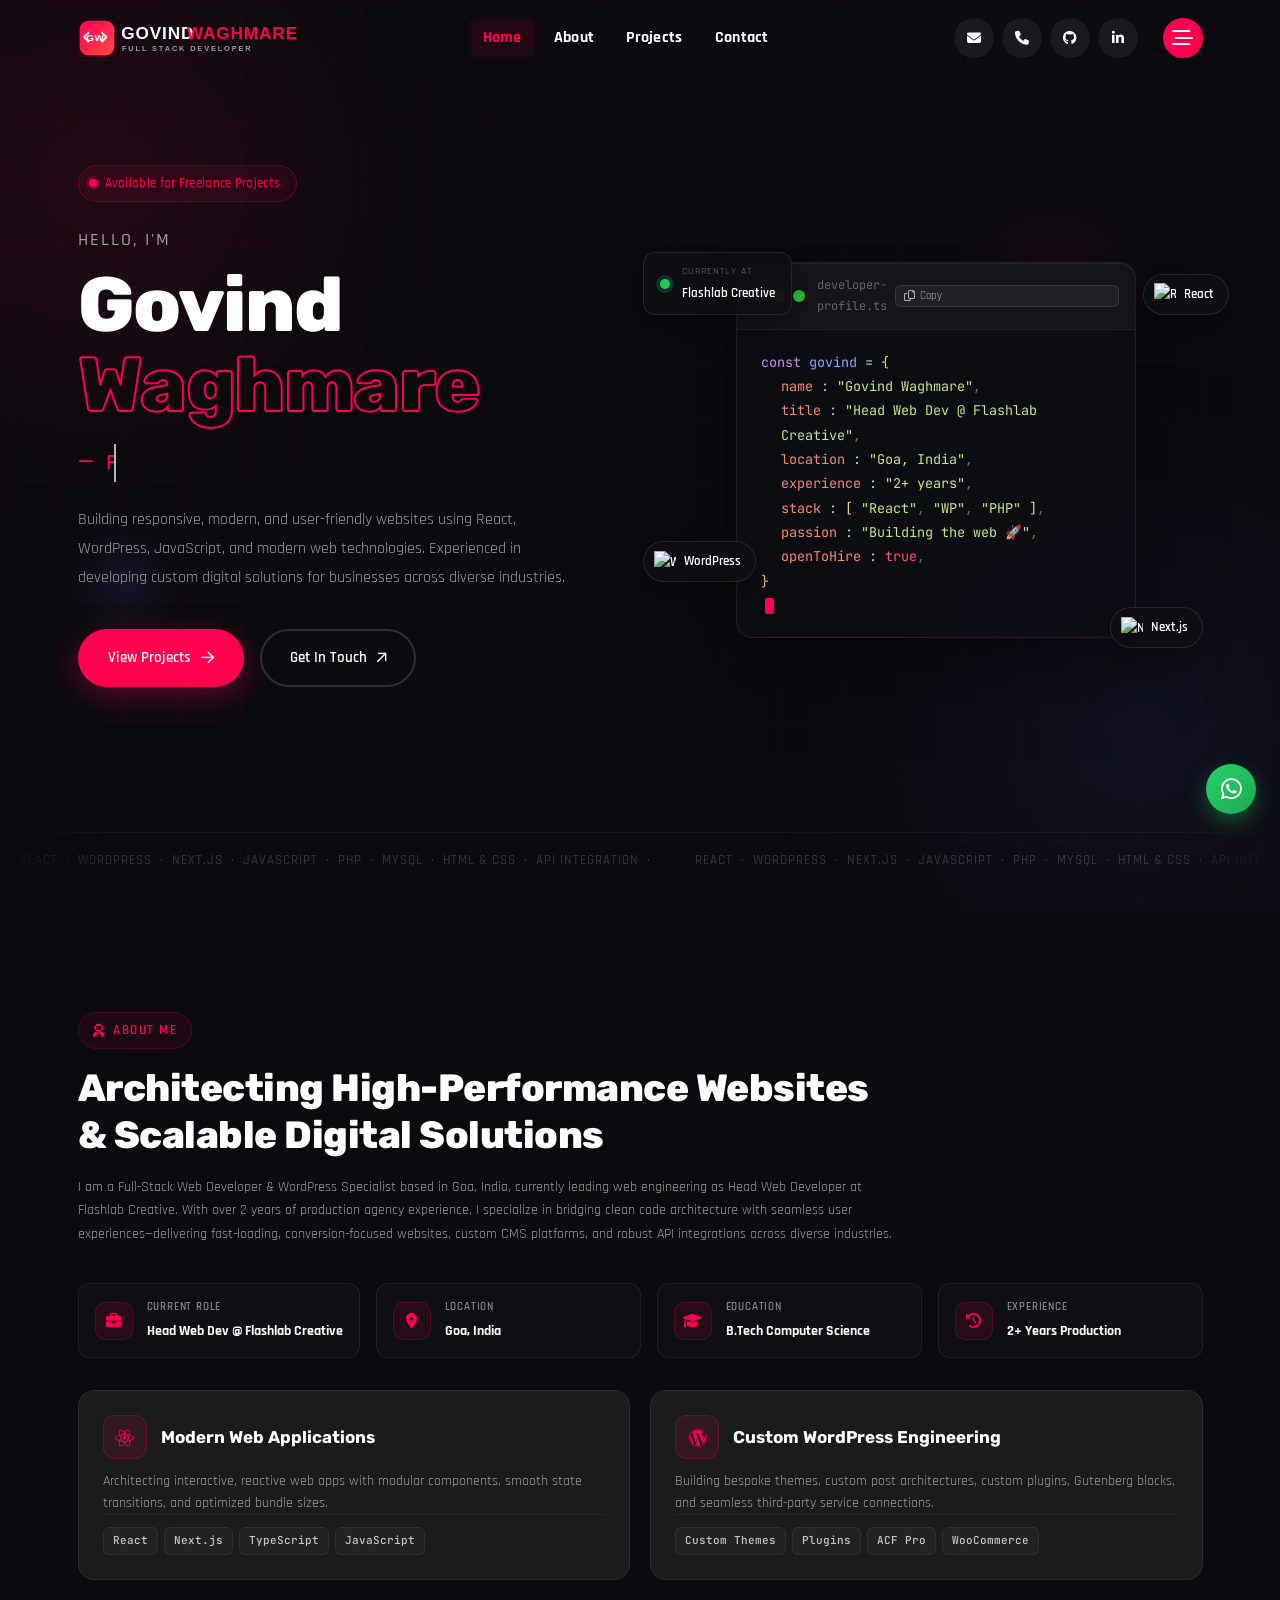
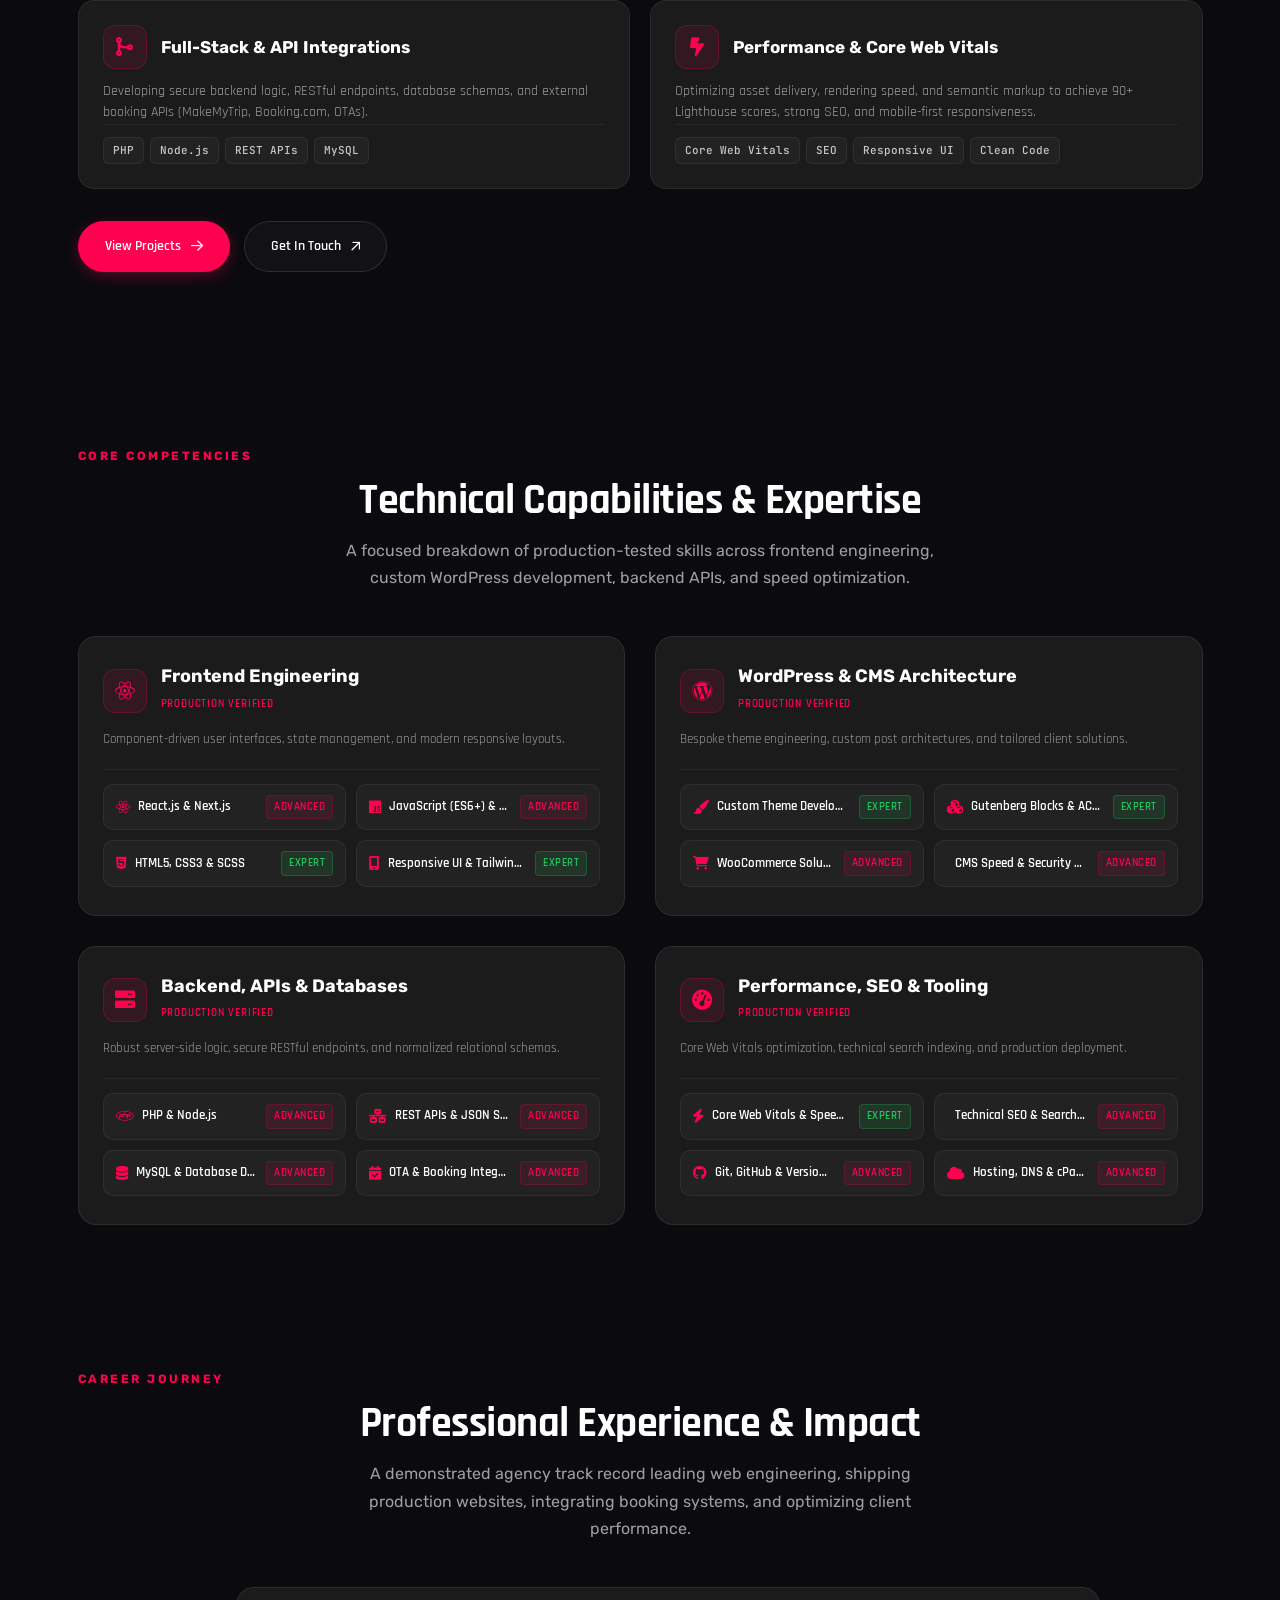
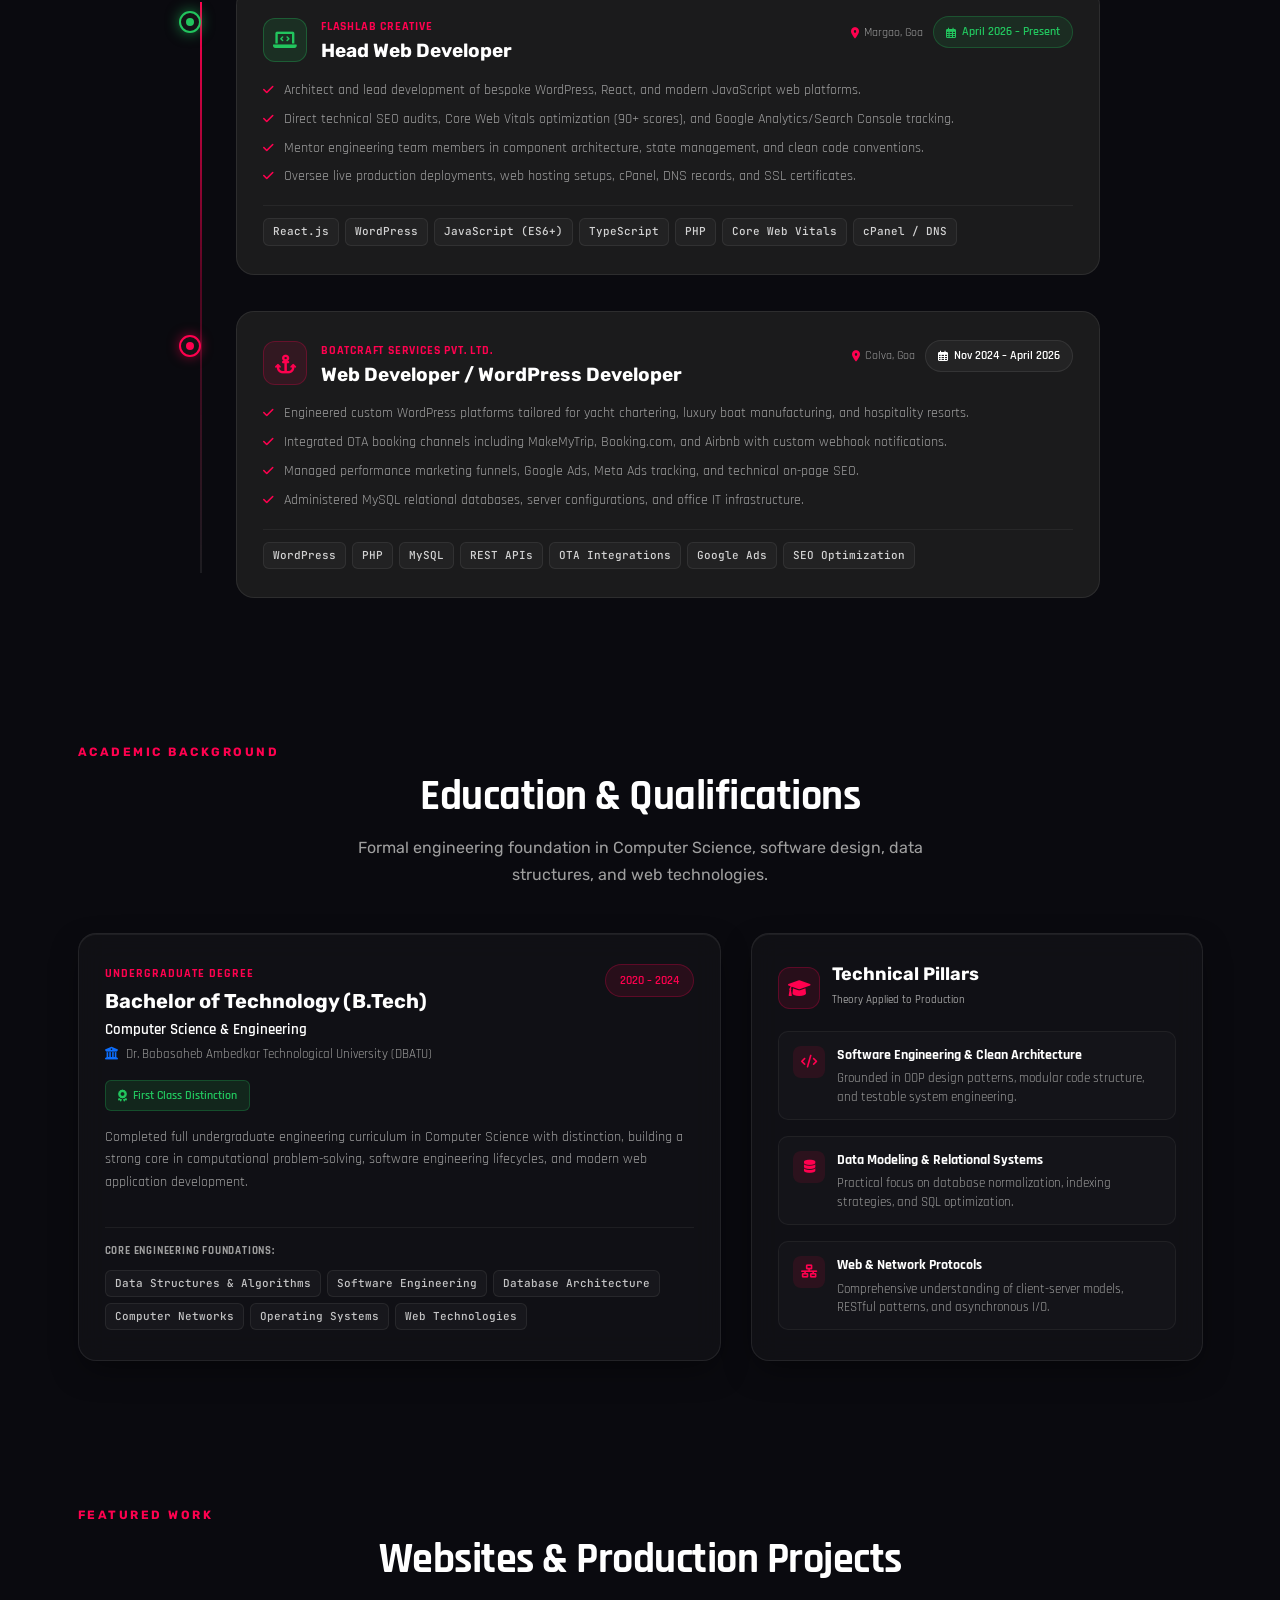
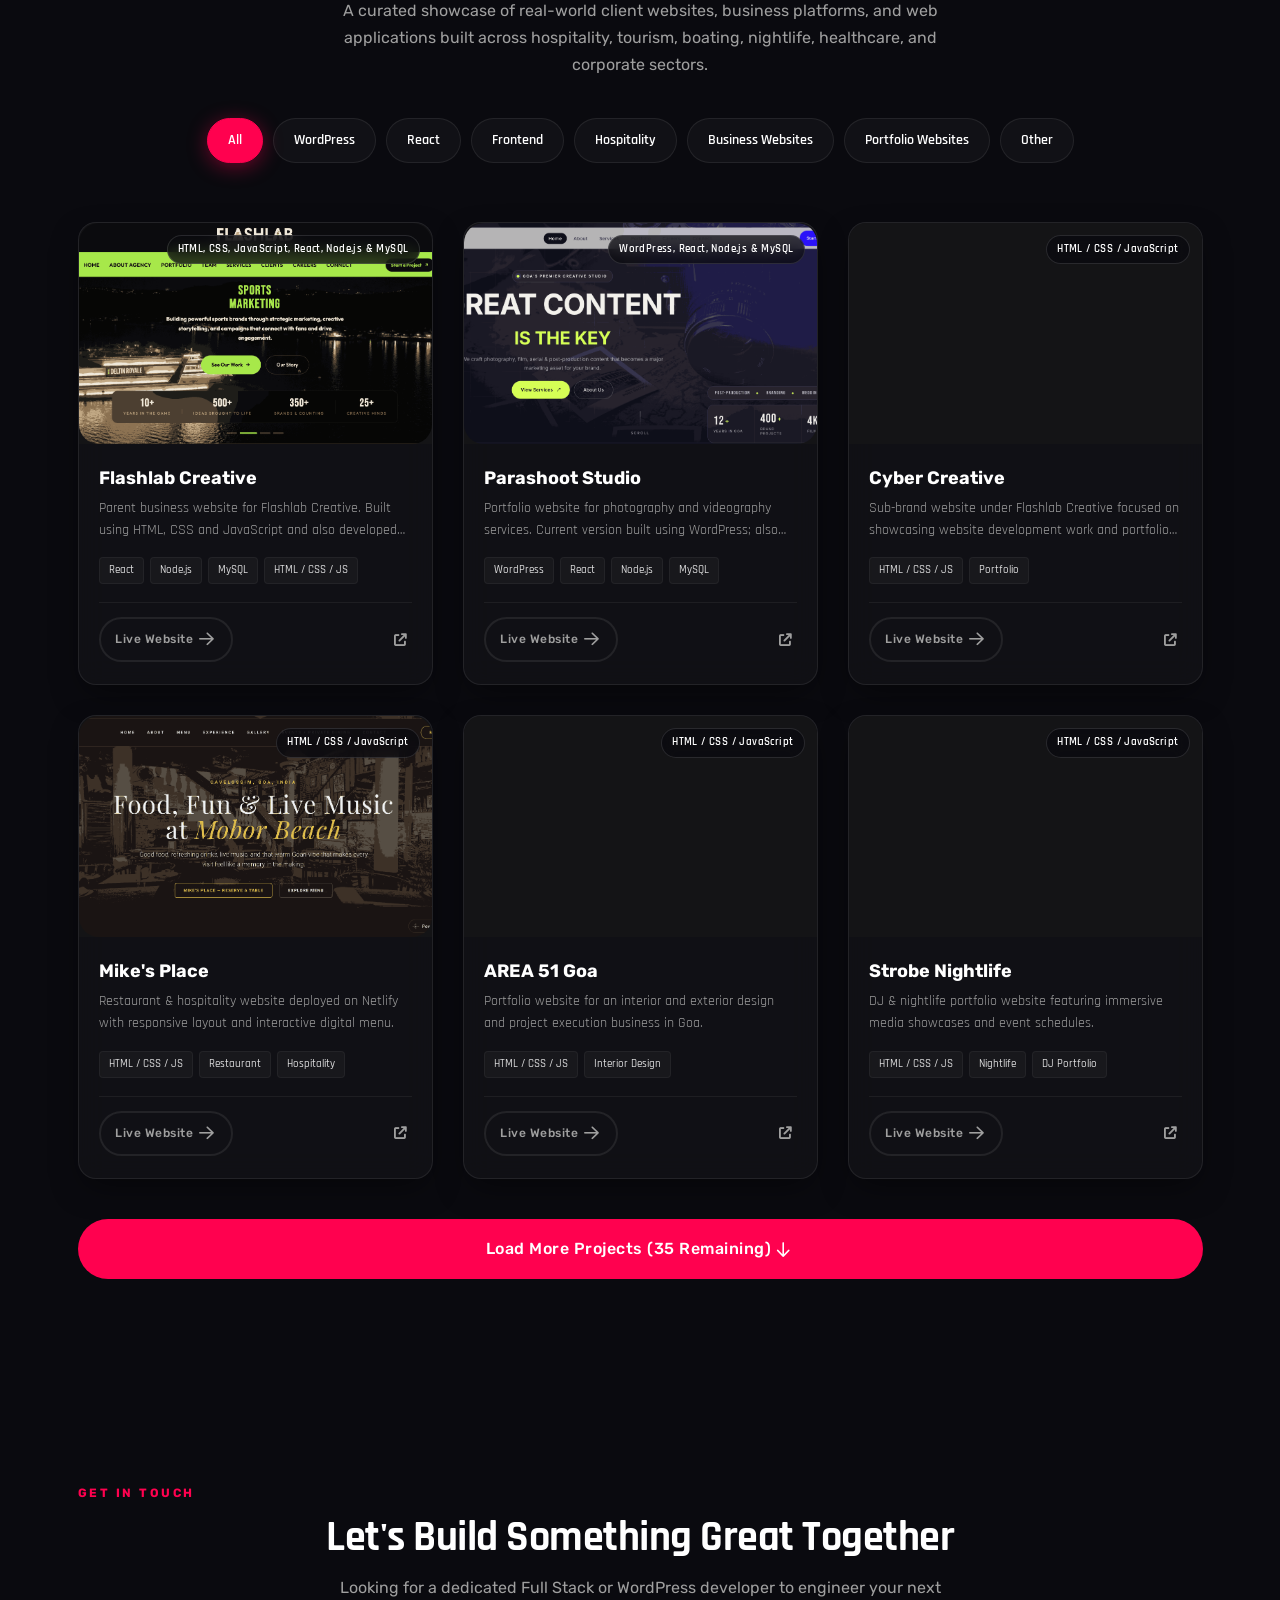
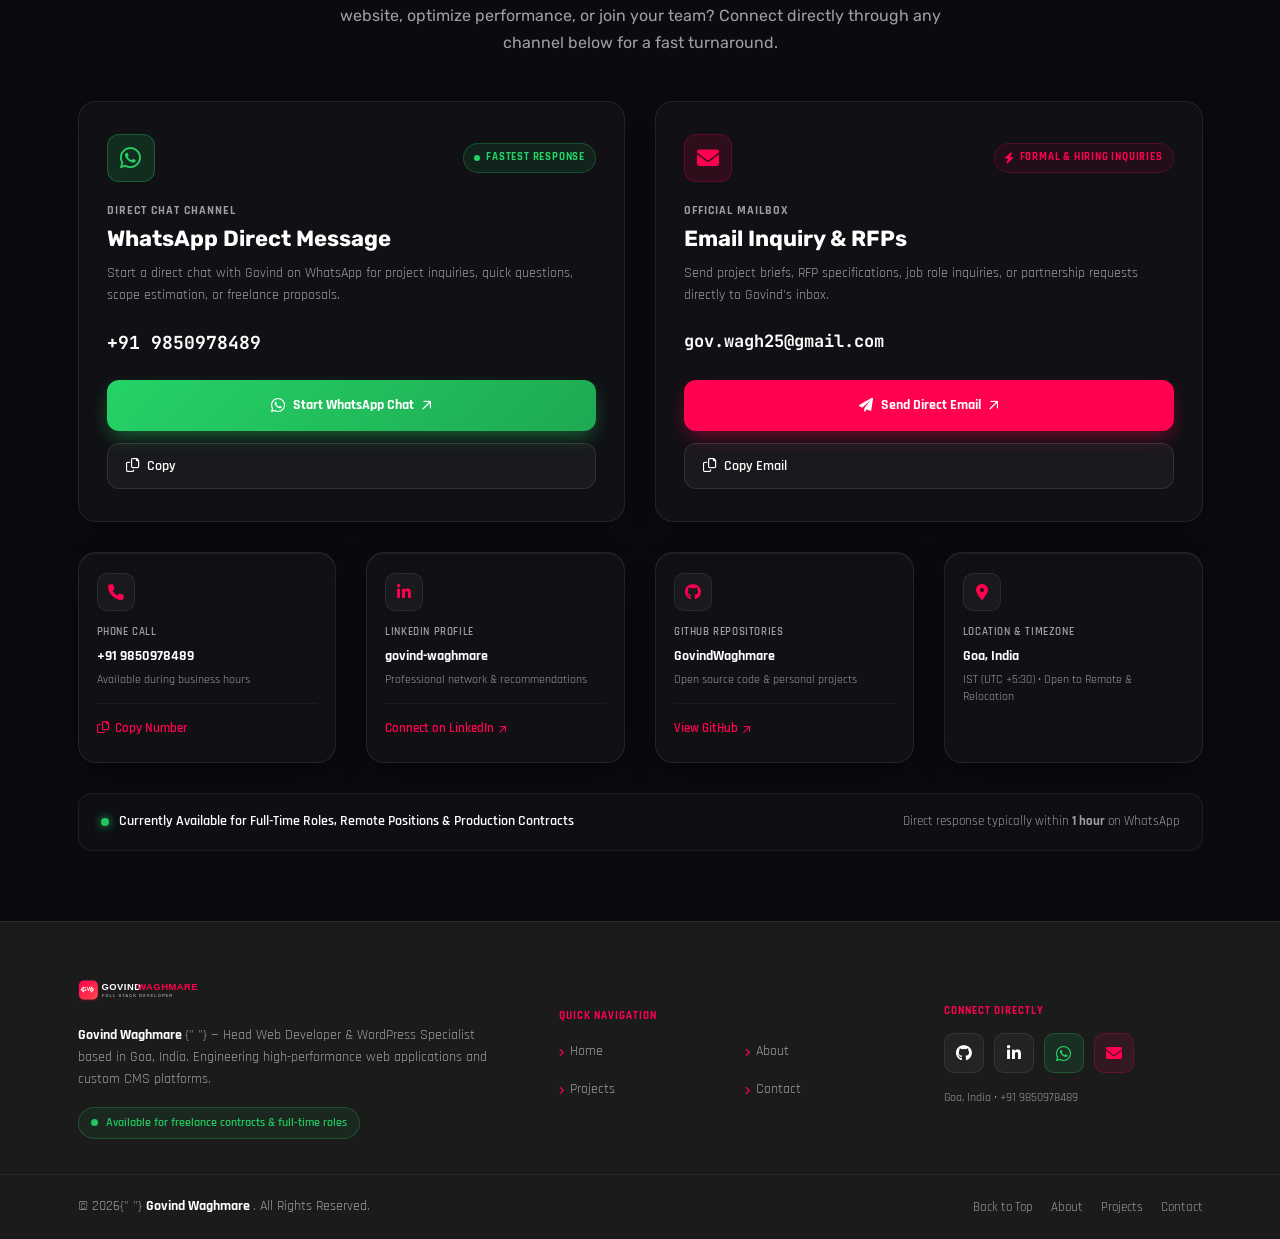
==== index.html @ a90801f0 "Initial portfolio website upload" ====
<!DOCTYPE html>
<html lang="en">
  <head>
    <meta charset="UTF-8" />
    <meta name="viewport" content="width=device-width, initial-scale=1.0" />
    <title>Govind Waghmare | Full Stack Web Developer</title>
    <meta
      name="description"
      content="Professional portfolio of Govind Waghmare, Full Stack Web Developer specializing in React, WordPress, JavaScript, PHP, MySQL, Next.js, and API integrations."
    />
    <meta name="author" content="Govind Waghmare" />
    <meta property="og:title" content="Govind Waghmare | Full Stack Web Developer" />
    <meta
      property="og:description"
      content="Building responsive, modern, and user-friendly websites with React, WordPress, JavaScript, and modern web technologies."
    />
    <meta property="og:type" content="website" />

    <!-- Google Fonts -->
    <link rel="preconnect" href="https://fonts.googleapis.com" />
    <link rel="preconnect" href="https://fonts.gstatic.com" crossorigin="" />
    <link
      href="https://fonts.googleapis.com/css2?family=JetBrains+Mono:wght@400;500;600;700&family=Rajdhani:wght@300;400;500;600;700&family=Rubik:ital,wght@0,300..900;1,300..900&display=swap"
      rel="stylesheet"
    />

    <!-- Favicon & Icons -->
    <link rel="icon" type="image/svg+xml" href="Assets/favicon.svg" />
    <link rel="apple-touch-icon" sizes="180x180" href="Assets/apple-touch-icon.png" />

    <!-- Stylesheet -->
    <link rel="stylesheet" href="style.css" />
  </head>
  <body class="template-color-1 spybody" data-spy="scroll" data-target=".navbar-example2" data-offset="150">
    <!-- Header Start -->
    <header class="tmp-header-area-start header-one header--sticky header--transparent" id="header-main">
      <!-- Top Scroll Progress Bar -->
      <div
        id="headerScrollProgress"
        class="header-scroll-progress-indicator"
        style="position: absolute; top: 0; left: 0; height: 2.5px; width: 0%; background: linear-gradient(90deg, #ff014f 0%, #ff494a 50%, #61dafb 100%); box-shadow: 0 0 10px rgba(255, 1, 79, 0.6); z-index: 9999; pointer-events: none; transition: width 0.1s linear;"
        aria-hidden="true"
      ></div>

      <div class="container">
        <div class="row">
          <div class="col-lg-12">
            <div class="header-content">
              <div class="logo">
                <a href="#home" aria-label="Govind Waghmare Home">
                  <img
                    decoding="async"
                    class="logo-dark"
                    alt="Govind Waghmare - Full Stack Web Developer"
                    src="Assets/govind-logo-dark.svg" fetchpriority="high"
                    width="185"
                    height="38"
                    style="height: 38px; width: auto;"
                  />
                  <img
                    decoding="async"
                    class="logo-white"
                    alt="Govind Waghmare - Full Stack Web Developer"
                    src="Assets/govind-logo-white.svg" fetchpriority="high"
                    width="185"
                    height="38"
                    style="height: 38px; width: auto;"
                  />
                </a>
              </div>

              <!-- Main Desktop Nav -->
              <nav class="tmp-mainmenu-nav d-none d-xl-block">
                <ul class="tmp-mainmenu dark-content">
                  <li><a href="#home" class="active">Home</a></li>
                  <li><a href="#about">About</a></li>
                  <li><a href="#portfolio">Projects</a></li>
                  <li><a href="#contacts">Contact</a></li>
                </ul>
                <ul class="tmp-mainmenu light-content">
                  <li><a href="#home" class="active">Home</a></li>
                  <li><a href="#about">About</a></li>
                  <li><a href="#portfolio">Projects</a></li>
                  <li><a href="#contacts">Contact</a></li>
                </ul>
              </nav>

              <div class="tmp-header-right">
                <div class="social-share-wrapper d-none d-md-block">
                  <div class="social-link">
                    <a href="mailto:gov.wagh25@gmail.com" title="Email Govind" aria-label="Email">
                      <i class="fa-solid fa-envelope"></i>
                    </a>
                    <a href="tel:+919850978489" title="Call Govind" aria-label="Phone">
                      <i class="fa-solid fa-phone"></i>
                    </a>
                    <a
                      href="https://github.com/GovindWaghmare"
                      target="_blank"
                      rel="noopener noreferrer"
                      title="GitHub"
                      aria-label="GitHub Profile"
                    >
                      <i class="fa-brands fa-github"></i>
                    </a>
                    <a
                      href="https://www.linkedin.com/in/govind-waghmare-7731ab11b"
                      target="_blank"
                      rel="noopener noreferrer"
                      title="LinkedIn"
                      aria-label="LinkedIn Profile"
                    >
                      <i class="fa-brands fa-linkedin-in"></i>
                    </a>
                  </div>
                </div>

                <div class="actions-area">
                  <div class="tmp-side-collups-area d-none d-xl-block">
                    <button
                      class="tmp-menu-bars tmp_button_active"
                      id="sidebarToggle"
                      aria-label="Open sidebar menu"
                    >
                      <i class="fa-regular fa-bars-staggered"></i>
                    </button>
                  </div>
                  <div class="tmp-side-collups-area d-block d-xl-none">
                    <button
                      class="tmp-menu-bars humberger_menu_active"
                      id="mobileMenuToggle"
                      aria-label="Open mobile menu"
                    >
                      <i class="fa-regular fa-bars-staggered"></i>
                    </button>
                  </div>
                </div>
              </div>
            </div>
          </div>
        </div>
      </div>
    </header>
    <!-- Header End -->

    <!-- Main Content Start -->
    <main id="main-content">
      <!-- Hero Section Start -->
      <section class="hero-v2" id="home">
        <!-- Animated background layers -->
        <div class="hero-v2__bg-grid"></div>
        <div class="hero-v2__glow hero-v2__glow--left"></div>
        <div class="hero-v2__glow hero-v2__glow--right"></div>

        <!-- Floating orbs -->
        <div class="hero-v2__orb hero-v2__orb--1"></div>
        <div class="hero-v2__orb hero-v2__orb--2"></div>
        <div class="hero-v2__orb hero-v2__orb--3"></div>

        <div class="container">
          <div class="hero-v2__inner">
            <!-- Left: Content -->
            <div class="hero-v2__content">
              <!-- Badge -->
              <div class="hero-v2__badge hero-v2__anim hero-v2__anim--1">
                <span class="hero-v2__badge-dot"></span>
                Available for Freelance Projects
              </div>

              <!-- Greeting -->
              <p class="hero-v2__greeting hero-v2__anim hero-v2__anim--2">
                Hello, I'm
              </p>

              <!-- Name -->
              <h1 class="hero-v2__name hero-v2__anim hero-v2__anim--3">
                Govind<br />
                <span class="hero-v2__name-accent">Waghmare</span>
              </h1>

              <!-- Typer -->
              <div class="hero-v2__typer hero-v2__anim hero-v2__anim--4">
                <span class="hero-v2__typer-prefix">—</span>
                <span class="cd-headline clip is-full-width">
                  <span class="cd-words-wrapper typeanimation" id="heroTyperWrapper">
                    <b class="hero-v2__typer-text is-visible">Full Stack Web Developer.</b>
                    <b class="hero-v2__typer-text is-hidden">WordPress Developer.</b>
                    <b class="hero-v2__typer-text is-hidden">Frontend Developer.</b>
                  </span>
                </span>
              </div>

              <!-- Description -->
              <p class="hero-v2__desc hero-v2__anim hero-v2__anim--5">
                Building responsive, modern, and user-friendly websites using
                React, WordPress, JavaScript, and modern web technologies.
                Experienced in developing custom digital solutions for businesses
                across diverse industries.
              </p>

              <!-- CTA Buttons -->
              <div class="hero-v2__cta hero-v2__anim hero-v2__anim--6">
                <a class="hero-v2__btn hero-v2__btn--primary" href="#portfolio">
                  <span>View Projects</span>
                  <i class="fa-sharp fa-regular fa-arrow-right"></i>
                </a>
                <a class="hero-v2__btn hero-v2__btn--outline" href="#contacts">
                  <span>Get In Touch</span>
                  <i class="fa-sharp fa-regular fa-arrow-up-right"></i>
                </a>
              </div>
            </div>

            <!-- Right: Visual -->
            <div class="hero-v2__visual hero-v2__anim hero-v2__anim--3">
              <!-- Code window card -->
              <div class="hero-v2__card hero-v2__card--code">
                <div
                  class="hero-v2__card-bar"
                  style="display: flex; align-items: center; justify-content: space-between;"
                >
                  <div style="display: flex; align-items: center; gap: 8px;">
                    <span class="hero-v2__dot hero-v2__dot--red"></span>
                    <span class="hero-v2__dot hero-v2__dot--yellow"></span>
                    <span class="hero-v2__dot hero-v2__dot--green"></span>
                    <span class="hero-v2__card-filename">developer-profile.ts</span>
                  </div>
                  <button
                    type="button"
                    id="copyCodeBtn"
                    class="hero-v2__copy-btn"
                    title="Copy code snippet"
                    aria-label="Copy developer profile code snippet"
                    style="background: rgba(255, 255, 255, 0.05); border: 1px solid rgba(255, 255, 255, 0.1); border-radius: 6px; padding: 3px 8px; font-size: 11px; color: rgba(255, 255, 255, 0.65); cursor: pointer; display: inline-flex; align-items: center; gap: 5px; transition: all 0.2s ease;"
                  >
                    <i class="fa-regular fa-copy" id="copyCodeIcon"></i>
                    <span id="copyCodeText">Copy</span>
                  </button>
                </div>

                <div class="hero-v2__code">
                  <div class="hero-v2__code-line">
                    <span class="c-kw">const</span> 
                    <span class="c-fn">govind</span> 
                    <span class="c-op">=</span> 
                    <span class="c-bracket">&#123;</span>
                  </div>
                  <div class="hero-v2__code-line hero-v2__code-line--indent">
                    <span class="c-prop">name</span>
                    <span class="c-op">:</span> 
                    <span class="c-str">"Govind Waghmare"</span><span class="c-punc">,</span>
                  </div>
                  <div class="hero-v2__code-line hero-v2__code-line--indent">
                    <span class="c-prop">title</span>
                    <span class="c-op">:</span> 
                    <span class="c-str">"Head Web Dev @ Flashlab Creative"</span><span class="c-punc">,</span>
                  </div>
                  <div class="hero-v2__code-line hero-v2__code-line--indent">
                    <span class="c-prop">location</span>
                    <span class="c-op">:</span> 
                    <span class="c-str">"Goa, India"</span><span class="c-punc">,</span>
                  </div>
                  <div class="hero-v2__code-line hero-v2__code-line--indent">
                    <span class="c-prop">experience</span>
                    <span class="c-op">:</span> 
                    <span class="c-str">"2+ years"</span><span class="c-punc">,</span>
                  </div>
                  <div class="hero-v2__code-line hero-v2__code-line--indent">
                    <span class="c-prop">stack</span>
                    <span class="c-op">:</span> 
                    <span class="c-bracket">[</span>
                    <span class="c-str">"React"</span><span class="c-punc">,</span> 
                    <span class="c-str">"WP"</span><span class="c-punc">,</span> 
                    <span class="c-str">"PHP"</span>
                    <span class="c-bracket">]</span><span class="c-punc">,</span>
                  </div>
                  <div class="hero-v2__code-line hero-v2__code-line--indent">
                    <span class="c-prop">passion</span>
                    <span class="c-op">:</span> 
                    <span class="c-str">"Building the web 🚀"</span><span class="c-punc">,</span>
                  </div>
                  <div class="hero-v2__code-line hero-v2__code-line--indent">
                    <span class="c-prop">openToHire</span>
                    <span class="c-op">:</span> 
                    <span class="c-bool">true</span><span class="c-punc">,</span>
                  </div>
                  <div class="hero-v2__code-line">
                    <span class="c-bracket">&#125;</span>
                  </div>
                  <div class="hero-v2__cursor"></div>
                </div>
              </div>

              <!-- Floating tech badge cards -->
              <div class="hero-v2__float-badge hero-v2__float-badge--react">
                <img
                  src="https://cdn.jsdelivr.net/gh/devicons/devicon/icons/react/react-original.svg"
                  alt="React"
                  width="24"
                  height="24"
                />
                <span>React</span>
              </div>

              <div class="hero-v2__float-badge hero-v2__float-badge--wp">
                <img
                  src="https://cdn.jsdelivr.net/gh/devicons/devicon/icons/wordpress/wordpress-plain.svg"
                  alt="WordPress"
                  width="24"
                  height="24"
                />
                <span>WordPress</span>
              </div>

              <div class="hero-v2__float-badge hero-v2__float-badge--next">
                <img
                  src="https://cdn.jsdelivr.net/gh/devicons/devicon/icons/nextjs/nextjs-original.svg"
                  alt="Next.js"
                  width="24"
                  height="24"
                />
                <span>Next.js</span>
              </div>

              <!-- Status card -->
              <div class="hero-v2__status-card">
                <div class="hero-v2__status-pulse"></div>
                <div class="hero-v2__status-info">
                  <span class="hero-v2__status-title">Currently at</span>
                  <span class="hero-v2__status-val">Flashlab Creative</span>
                </div>
              </div>

              <!-- Ghost big text behind -->
              <p class="hero-v2__ghost-text">DEV</p>
            </div>
          </div>
        </div>

        <!-- Ghost marquee bottom -->
        <div class="hero-v2__marquee" aria-hidden="true">
          <div class="hero-v2__marquee-track">
            <span>
              React &nbsp;·&nbsp; WordPress &nbsp;·&nbsp; Next.js &nbsp;·&nbsp;
              JavaScript &nbsp;·&nbsp; PHP &nbsp;·&nbsp; MySQL &nbsp;·&nbsp;
              HTML &amp; CSS &nbsp;·&nbsp; API Integration &nbsp;·&nbsp;
            </span>
            <span>
              React &nbsp;·&nbsp; WordPress &nbsp;·&nbsp; Next.js &nbsp;·&nbsp;
              JavaScript &nbsp;·&nbsp; PHP &nbsp;·&nbsp; MySQL &nbsp;·&nbsp;
              HTML &amp; CSS &nbsp;·&nbsp; API Integration &nbsp;·&nbsp;
            </span>
            <span>
              React &nbsp;·&nbsp; WordPress &nbsp;·&nbsp; Next.js &nbsp;·&nbsp;
              JavaScript &nbsp;·&nbsp; PHP &nbsp;·&nbsp; MySQL &nbsp;·&nbsp;
              HTML &amp; CSS &nbsp;·&nbsp; API Integration &nbsp;·&nbsp;
            </span>
          </div>
        </div>
      </section>
      <!-- Hero Section End -->

      <!-- About Section Start -->
      <section
        class="about-us-area tmp-section-gapTop about-v2"
        id="about"
        style="padding-bottom: 70px;"
      >
        <div class="container">
          <!-- Section Header -->
          <div class="about-v2__header tmp-scroll-trigger tmp-fade-in animation-order-1">
            <div class="about-v2__badge">
              <i class="fa-solid fa-user-astronaut"></i>
              <span>About Me</span>
            </div>
            <h2 class="about-v2__title">
              Architecting High-Performance Websites &amp; Scalable Digital Solutions
            </h2>
            <p class="about-v2__bio">
              I am a Full-Stack Web Developer &amp; WordPress Specialist based in
              Goa, India, currently leading web engineering as Head Web Developer at
              Flashlab Creative. With over 2 years of production agency experience,
              I specialize in bridging clean code architecture with seamless user
              experiences—delivering fast-loading, conversion-focused websites,
              custom CMS platforms, and robust API integrations across diverse
              industries.
            </p>
          </div>

          <!-- Quick Facts Strip -->
          <div class="about-v2__meta-strip tmp-scroll-trigger tmp-fade-in animation-order-2">
            <div class="about-v2__meta-card">
              <div class="about-v2__meta-icon">
                <i class="fa-solid fa-briefcase"></i>
              </div>
              <div class="about-v2__meta-content">
                <span class="about-v2__meta-label">Current Role</span>
                <span class="about-v2__meta-value">Head Web Dev @ Flashlab Creative</span>
              </div>
            </div>
            <div class="about-v2__meta-card">
              <div class="about-v2__meta-icon">
                <i class="fa-solid fa-location-dot"></i>
              </div>
              <div class="about-v2__meta-content">
                <span class="about-v2__meta-label">Location</span>
                <span class="about-v2__meta-value">Goa, India</span>
              </div>
            </div>
            <div class="about-v2__meta-card">
              <div class="about-v2__meta-icon">
                <i class="fa-solid fa-graduation-cap"></i>
              </div>
              <div class="about-v2__meta-content">
                <span class="about-v2__meta-label">Education</span>
                <span class="about-v2__meta-value">B.Tech Computer Science</span>
              </div>
            </div>
            <div class="about-v2__meta-card">
              <div class="about-v2__meta-icon">
                <i class="fa-solid fa-clock-rotate-left"></i>
              </div>
              <div class="about-v2__meta-content">
                <span class="about-v2__meta-label">Experience</span>
                <span class="about-v2__meta-value">2+ Years Production</span>
              </div>
            </div>
          </div>

          <!-- Professional Focus Grid -->
          <div class="about-v2__grid">
            <div class="about-v2__card tmp-scroll-trigger tmp-fade-in animation-order-3">
              <div>
                <div class="about-v2__card-head">
                  <div class="about-v2__card-icon">
                    <i class="fa-brands fa-react"></i>
                  </div>
                  <h3 class="about-v2__card-title">Modern Web Applications</h3>
                </div>
                <p class="about-v2__card-desc">
                  Architecting interactive, reactive web apps with modular components, smooth state transitions, and optimized bundle sizes.
                </p>
              </div>
              <div class="about-v2__card-tags">
                <span class="about-v2__card-tag">React</span>
                <span class="about-v2__card-tag">Next.js</span>
                <span class="about-v2__card-tag">TypeScript</span>
                <span class="about-v2__card-tag">JavaScript</span>
              </div>
            </div>

            <div class="about-v2__card tmp-scroll-trigger tmp-fade-in animation-order-4">
              <div>
                <div class="about-v2__card-head">
                  <div class="about-v2__card-icon">
                    <i class="fa-brands fa-wordpress"></i>
                  </div>
                  <h3 class="about-v2__card-title">Custom WordPress Engineering</h3>
                </div>
                <p class="about-v2__card-desc">
                  Building bespoke themes, custom post architectures, custom plugins, Gutenberg blocks, and seamless third-party service connections.
                </p>
              </div>
              <div class="about-v2__card-tags">
                <span class="about-v2__card-tag">Custom Themes</span>
                <span class="about-v2__card-tag">Plugins</span>
                <span class="about-v2__card-tag">ACF Pro</span>
                <span class="about-v2__card-tag">WooCommerce</span>
              </div>
            </div>

            <div class="about-v2__card tmp-scroll-trigger tmp-fade-in animation-order-5">
              <div>
                <div class="about-v2__card-head">
                  <div class="about-v2__card-icon">
                    <i class="fa-solid fa-code-merge"></i>
                  </div>
                  <h3 class="about-v2__card-title">Full-Stack &amp; API Integrations</h3>
                </div>
                <p class="about-v2__card-desc">
                  Developing secure backend logic, RESTful endpoints, database schemas, and external booking APIs (MakeMyTrip, Booking.com, OTAs).
                </p>
              </div>
              <div class="about-v2__card-tags">
                <span class="about-v2__card-tag">PHP</span>
                <span class="about-v2__card-tag">Node.js</span>
                <span class="about-v2__card-tag">REST APIs</span>
                <span class="about-v2__card-tag">MySQL</span>
              </div>
            </div>

            <div class="about-v2__card tmp-scroll-trigger tmp-fade-in animation-order-6">
              <div>
                <div class="about-v2__card-head">
                  <div class="about-v2__card-icon">
                    <i class="fa-solid fa-bolt-lightning"></i>
                  </div>
                  <h3 class="about-v2__card-title">Performance &amp; Core Web Vitals</h3>
                </div>
                <p class="about-v2__card-desc">
                  Optimizing asset delivery, rendering speed, and semantic markup to achieve 90+ Lighthouse scores, strong SEO, and mobile-first responsiveness.
                </p>
              </div>
              <div class="about-v2__card-tags">
                <span class="about-v2__card-tag">Core Web Vitals</span>
                <span class="about-v2__card-tag">SEO</span>
                <span class="about-v2__card-tag">Responsive UI</span>
                <span class="about-v2__card-tag">Clean Code</span>
              </div>
            </div>
          </div>

          <!-- Bottom Actions -->
          <div class="about-v2__actions tmp-scroll-trigger tmp-fade-in animation-order-7">
            <a class="about-v2__btn about-v2__btn--primary" href="#portfolio">
              <span>View Projects</span>
              <i class="fa-sharp fa-regular fa-arrow-right"></i>
            </a>
            <a class="about-v2__btn about-v2__btn--outline" href="#contacts">
              <span>Get In Touch</span>
              <i class="fa-sharp fa-regular fa-arrow-up-right"></i>
            </a>
          </div>
        </div>
      </section>
      <!-- About Section End -->

      <!-- Skills Section Start -->
      <section class="tmp-skill-area tmp-section-gapTop" id="skills" style="padding-bottom: 40px;">
        <div class="container">
          <!-- Section Header -->
          <div class="section-head text-center mb--45">
            <div class="section-sub-title tmp-scroll-trigger tmp-fade-in animation-order-1">
              <span class="subtitle">Core Competencies</span>
            </div>
            <h2 class="title split-collab tmp-scroll-trigger tmp-fade-in animation-order-2">
              Technical Capabilities &amp; Expertise
            </h2>
            <p class="description section-sm tmp-scroll-trigger tmp-fade-in animation-order-3 mx-auto">
              A focused breakdown of production-tested skills across frontend
              engineering, custom WordPress development, backend APIs, and speed optimization.
            </p>
          </div>

          <!-- 4 Clean Competency Cards -->
          <div class="row g-4 align-items-stretch">
            <!-- Group 1: Frontend Engineering -->
            <div class="col-lg-6 col-12">
              <div
                class="competency-card tmp-scroll-trigger tmp-fade-in animation-order-1"
                style="background: var(--color-card, #1b1b1c); border: 1px solid rgba(255, 255, 255, 0.08); border-radius: 18px; padding: 28px 24px; height: 100%; display: flex; flex-direction: column; justify-content: space-between; transition: all 0.35s cubic-bezier(0.16, 1, 0.3, 1); position: relative; overflow: hidden;"
              >
                <div>
                  <div style="display: flex; align-items: center; gap: 14px; margin-bottom: 12px;">
                    <div style="width: 44px; height: 44px; min-width: 44px; border-radius: 12px; background: rgba(255, 1, 79, 0.1); border: 1px solid rgba(255, 1, 79, 0.25); display: flex; align-items: center; justify-content: center; color: var(--color-primary, #ff014f); font-size: 20px; transition: transform 0.3s ease;">
                      <i class="fa-brands fa-react"></i>
                    </div>
                    <div>
                      <h3 style="font-size: 18px; font-weight: 700; color: var(--color-heading); margin: 0; line-height: 1.3;">
                        Frontend Engineering
                      </h3>
                      <span style="font-size: 11px; text-transform: uppercase; letter-spacing: 0.8px; color: var(--color-primary); font-weight: 600;">
                        Production Verified
                      </span>
                    </div>
                  </div>
                  <p style="font-size: 13px; line-height: 1.55; color: var(--color-body); margin-bottom: 20px;">
                    Component-driven user interfaces, state management, and modern responsive layouts.
                  </p>
                </div>
                <div style="display: grid; grid-template-columns: repeat(auto-fit, minmax(220px, 1fr)); gap: 10px; padding-top: 14px; border-top: 1px solid rgba(255, 255, 255, 0.06);">
                  <div class="competency-skill-item" style="background: rgba(255, 255, 255, 0.03); border: 1px solid rgba(255, 255, 255, 0.06); border-radius: 10px; padding: 10px 12px; display: flex; align-items: center; justify-content: space-between; gap: 10px; transition: all 0.25s ease;">
                    <div style="display: flex; align-items: center; gap: 8px; min-width: 0;">
                      <i class="fa-brands fa-react" style="color: var(--color-primary); font-size: 14px; flex-shrink: 0;"></i>
                      <span style="font-size: 12.5px; font-weight: 600; color: var(--color-heading); white-space: nowrap; overflow: hidden; text-overflow: ellipsis;">React.js &amp; Next.js</span>
                    </div>
                    <span style="font-size: 10.5px; font-weight: 600; padding: 2px 7px; border-radius: 4px; background: rgba(255, 1, 79, 0.1); color: var(--color-primary); border: 1px solid rgba(255, 1, 79, 0.2); text-transform: uppercase; letter-spacing: 0.5px; flex-shrink: 0;">Advanced</span>
                  </div>
                  <div class="competency-skill-item" style="background: rgba(255, 255, 255, 0.03); border: 1px solid rgba(255, 255, 255, 0.06); border-radius: 10px; padding: 10px 12px; display: flex; align-items: center; justify-content: space-between; gap: 10px; transition: all 0.25s ease;">
                    <div style="display: flex; align-items: center; gap: 8px; min-width: 0;">
                      <i class="fa-brands fa-js" style="color: var(--color-primary); font-size: 14px; flex-shrink: 0;"></i>
                      <span style="font-size: 12.5px; font-weight: 600; color: var(--color-heading); white-space: nowrap; overflow: hidden; text-overflow: ellipsis;">JavaScript (ES6+) &amp; TypeScript</span>
                    </div>
                    <span style="font-size: 10.5px; font-weight: 600; padding: 2px 7px; border-radius: 4px; background: rgba(255, 1, 79, 0.1); color: var(--color-primary); border: 1px solid rgba(255, 1, 79, 0.2); text-transform: uppercase; letter-spacing: 0.5px; flex-shrink: 0;">Advanced</span>
                  </div>
                  <div class="competency-skill-item" style="background: rgba(255, 255, 255, 0.03); border: 1px solid rgba(255, 255, 255, 0.06); border-radius: 10px; padding: 10px 12px; display: flex; align-items: center; justify-content: space-between; gap: 10px; transition: all 0.25s ease;">
                    <div style="display: flex; align-items: center; gap: 8px; min-width: 0;">
                      <i class="fa-brands fa-html5" style="color: var(--color-primary); font-size: 14px; flex-shrink: 0;"></i>
                      <span style="font-size: 12.5px; font-weight: 600; color: var(--color-heading); white-space: nowrap; overflow: hidden; text-overflow: ellipsis;">HTML5, CSS3 &amp; SCSS</span>
                    </div>
                    <span style="font-size: 10.5px; font-weight: 600; padding: 2px 7px; border-radius: 4px; background: rgba(34, 197, 94, 0.12); color: #22c55e; border: 1px solid rgba(34, 197, 94, 0.25); text-transform: uppercase; letter-spacing: 0.5px; flex-shrink: 0;">Expert</span>
                  </div>
                  <div class="competency-skill-item" style="background: rgba(255, 255, 255, 0.03); border: 1px solid rgba(255, 255, 255, 0.06); border-radius: 10px; padding: 10px 12px; display: flex; align-items: center; justify-content: space-between; gap: 10px; transition: all 0.25s ease;">
                    <div style="display: flex; align-items: center; gap: 8px; min-width: 0;">
                      <i class="fa-solid fa-mobile-screen" style="color: var(--color-primary); font-size: 14px; flex-shrink: 0;"></i>
                      <span style="font-size: 12.5px; font-weight: 600; color: var(--color-heading); white-space: nowrap; overflow: hidden; text-overflow: ellipsis;">Responsive UI &amp; Tailwind/Bootstrap</span>
                    </div>
                    <span style="font-size: 10.5px; font-weight: 600; padding: 2px 7px; border-radius: 4px; background: rgba(34, 197, 94, 0.12); color: #22c55e; border: 1px solid rgba(34, 197, 94, 0.25); text-transform: uppercase; letter-spacing: 0.5px; flex-shrink: 0;">Expert</span>
                  </div>
                </div>
              </div>
            </div>

            <!-- Group 2: WordPress & CMS Architecture -->
            <div class="col-lg-6 col-12">
              <div
                class="competency-card tmp-scroll-trigger tmp-fade-in animation-order-2"
                style="background: var(--color-card, #1b1b1c); border: 1px solid rgba(255, 255, 255, 0.08); border-radius: 18px; padding: 28px 24px; height: 100%; display: flex; flex-direction: column; justify-content: space-between; transition: all 0.35s cubic-bezier(0.16, 1, 0.3, 1); position: relative; overflow: hidden;"
              >
                <div>
                  <div style="display: flex; align-items: center; gap: 14px; margin-bottom: 12px;">
                    <div style="width: 44px; height: 44px; min-width: 44px; border-radius: 12px; background: rgba(255, 1, 79, 0.1); border: 1px solid rgba(255, 1, 79, 0.25); display: flex; align-items: center; justify-content: center; color: var(--color-primary, #ff014f); font-size: 20px; transition: transform 0.3s ease;">
                      <i class="fa-brands fa-wordpress"></i>
                    </div>
                    <div>
                      <h3 style="font-size: 18px; font-weight: 700; color: var(--color-heading); margin: 0; line-height: 1.3;">
                        WordPress &amp; CMS Architecture
                      </h3>
                      <span style="font-size: 11px; text-transform: uppercase; letter-spacing: 0.8px; color: var(--color-primary); font-weight: 600;">
                        Production Verified
                      </span>
                    </div>
                  </div>
                  <p style="font-size: 13px; line-height: 1.55; color: var(--color-body); margin-bottom: 20px;">
                    Bespoke theme engineering, custom post architectures, and tailored client solutions.
                  </p>
                </div>
                <div style="display: grid; grid-template-columns: repeat(auto-fit, minmax(220px, 1fr)); gap: 10px; padding-top: 14px; border-top: 1px solid rgba(255, 255, 255, 0.06);">
                  <div class="competency-skill-item" style="background: rgba(255, 255, 255, 0.03); border: 1px solid rgba(255, 255, 255, 0.06); border-radius: 10px; padding: 10px 12px; display: flex; align-items: center; justify-content: space-between; gap: 10px; transition: all 0.25s ease;">
                    <div style="display: flex; align-items: center; gap: 8px; min-width: 0;">
                      <i class="fa-solid fa-paintbrush" style="color: var(--color-primary); font-size: 14px; flex-shrink: 0;"></i>
                      <span style="font-size: 12.5px; font-weight: 600; color: var(--color-heading); white-space: nowrap; overflow: hidden; text-overflow: ellipsis;">Custom Theme Development</span>
                    </div>
                    <span style="font-size: 10.5px; font-weight: 600; padding: 2px 7px; border-radius: 4px; background: rgba(34, 197, 94, 0.12); color: #22c55e; border: 1px solid rgba(34, 197, 94, 0.25); text-transform: uppercase; letter-spacing: 0.5px; flex-shrink: 0;">Expert</span>
                  </div>
                  <div class="competency-skill-item" style="background: rgba(255, 255, 255, 0.03); border: 1px solid rgba(255, 255, 255, 0.06); border-radius: 10px; padding: 10px 12px; display: flex; align-items: center; justify-content: space-between; gap: 10px; transition: all 0.25s ease;">
                    <div style="display: flex; align-items: center; gap: 8px; min-width: 0;">
                      <i class="fa-solid fa-cubes" style="color: var(--color-primary); font-size: 14px; flex-shrink: 0;"></i>
                      <span style="font-size: 12.5px; font-weight: 600; color: var(--color-heading); white-space: nowrap; overflow: hidden; text-overflow: ellipsis;">Gutenberg Blocks &amp; ACF Pro</span>
                    </div>
                    <span style="font-size: 10.5px; font-weight: 600; padding: 2px 7px; border-radius: 4px; background: rgba(34, 197, 94, 0.12); color: #22c55e; border: 1px solid rgba(34, 197, 94, 0.25); text-transform: uppercase; letter-spacing: 0.5px; flex-shrink: 0;">Expert</span>
                  </div>
                  <div class="competency-skill-item" style="background: rgba(255, 255, 255, 0.03); border: 1px solid rgba(255, 255, 255, 0.06); border-radius: 10px; padding: 10px 12px; display: flex; align-items: center; justify-content: space-between; gap: 10px; transition: all 0.25s ease;">
                    <div style="display: flex; align-items: center; gap: 8px; min-width: 0;">
                      <i class="fa-solid fa-cart-shopping" style="color: var(--color-primary); font-size: 14px; flex-shrink: 0;"></i>
                      <span style="font-size: 12.5px; font-weight: 600; color: var(--color-heading); white-space: nowrap; overflow: hidden; text-overflow: ellipsis;">WooCommerce Solutions</span>
                    </div>
                    <span style="font-size: 10.5px; font-weight: 600; padding: 2px 7px; border-radius: 4px; background: rgba(255, 1, 79, 0.1); color: var(--color-primary); border: 1px solid rgba(255, 1, 79, 0.2); text-transform: uppercase; letter-spacing: 0.5px; flex-shrink: 0;">Advanced</span>
                  </div>
                  <div class="competency-skill-item" style="background: rgba(255, 255, 255, 0.03); border: 1px solid rgba(255, 255, 255, 0.06); border-radius: 10px; padding: 10px 12px; display: flex; align-items: center; justify-content: space-between; gap: 10px; transition: all 0.25s ease;">
                    <div style="display: flex; align-items: center; gap: 8px; min-width: 0;">
                      <i class="fa-solid fa-shield-halved" style="color: var(--color-primary); font-size: 14px; flex-shrink: 0;"></i>
                      <span style="font-size: 12.5px; font-weight: 600; color: var(--color-heading); white-space: nowrap; overflow: hidden; text-overflow: ellipsis;">CMS Speed &amp; Security Hardening</span>
                    </div>
                    <span style="font-size: 10.5px; font-weight: 600; padding: 2px 7px; border-radius: 4px; background: rgba(255, 1, 79, 0.1); color: var(--color-primary); border: 1px solid rgba(255, 1, 79, 0.2); text-transform: uppercase; letter-spacing: 0.5px; flex-shrink: 0;">Advanced</span>
                  </div>
                </div>
              </div>
            </div>

            <!-- Group 3: Backend, APIs & Databases -->
            <div class="col-lg-6 col-12">
              <div
                class="competency-card tmp-scroll-trigger tmp-fade-in animation-order-3"
                style="background: var(--color-card, #1b1b1c); border: 1px solid rgba(255, 255, 255, 0.08); border-radius: 18px; padding: 28px 24px; height: 100%; display: flex; flex-direction: column; justify-content: space-between; transition: all 0.35s cubic-bezier(0.16, 1, 0.3, 1); position: relative; overflow: hidden;"
              >
                <div>
                  <div style="display: flex; align-items: center; gap: 14px; margin-bottom: 12px;">
                    <div style="width: 44px; height: 44px; min-width: 44px; border-radius: 12px; background: rgba(255, 1, 79, 0.1); border: 1px solid rgba(255, 1, 79, 0.25); display: flex; align-items: center; justify-content: center; color: var(--color-primary, #ff014f); font-size: 20px; transition: transform 0.3s ease;">
                      <i class="fa-solid fa-server"></i>
                    </div>
                    <div>
                      <h3 style="font-size: 18px; font-weight: 700; color: var(--color-heading); margin: 0; line-height: 1.3;">
                        Backend, APIs &amp; Databases
                      </h3>
                      <span style="font-size: 11px; text-transform: uppercase; letter-spacing: 0.8px; color: var(--color-primary); font-weight: 600;">
                        Production Verified
                      </span>
                    </div>
                  </div>
                  <p style="font-size: 13px; line-height: 1.55; color: var(--color-body); margin-bottom: 20px;">
                    Robust server-side logic, secure RESTful endpoints, and normalized relational schemas.
                  </p>
                </div>
                <div style="display: grid; grid-template-columns: repeat(auto-fit, minmax(220px, 1fr)); gap: 10px; padding-top: 14px; border-top: 1px solid rgba(255, 255, 255, 0.06);">
                  <div class="competency-skill-item" style="background: rgba(255, 255, 255, 0.03); border: 1px solid rgba(255, 255, 255, 0.06); border-radius: 10px; padding: 10px 12px; display: flex; align-items: center; justify-content: space-between; gap: 10px; transition: all 0.25s ease;">
                    <div style="display: flex; align-items: center; gap: 8px; min-width: 0;">
                      <i class="fa-brands fa-php" style="color: var(--color-primary); font-size: 14px; flex-shrink: 0;"></i>
                      <span style="font-size: 12.5px; font-weight: 600; color: var(--color-heading); white-space: nowrap; overflow: hidden; text-overflow: ellipsis;">PHP &amp; Node.js</span>
                    </div>
                    <span style="font-size: 10.5px; font-weight: 600; padding: 2px 7px; border-radius: 4px; background: rgba(255, 1, 79, 0.1); color: var(--color-primary); border: 1px solid rgba(255, 1, 79, 0.2); text-transform: uppercase; letter-spacing: 0.5px; flex-shrink: 0;">Advanced</span>
                  </div>
                  <div class="competency-skill-item" style="background: rgba(255, 255, 255, 0.03); border: 1px solid rgba(255, 255, 255, 0.06); border-radius: 10px; padding: 10px 12px; display: flex; align-items: center; justify-content: space-between; gap: 10px; transition: all 0.25s ease;">
                    <div style="display: flex; align-items: center; gap: 8px; min-width: 0;">
                      <i class="fa-solid fa-network-wired" style="color: var(--color-primary); font-size: 14px; flex-shrink: 0;"></i>
                      <span style="font-size: 12.5px; font-weight: 600; color: var(--color-heading); white-space: nowrap; overflow: hidden; text-overflow: ellipsis;">REST APIs &amp; JSON Services</span>
                    </div>
                    <span style="font-size: 10.5px; font-weight: 600; padding: 2px 7px; border-radius: 4px; background: rgba(255, 1, 79, 0.1); color: var(--color-primary); border: 1px solid rgba(255, 1, 79, 0.2); text-transform: uppercase; letter-spacing: 0.5px; flex-shrink: 0;">Advanced</span>
                  </div>
                  <div class="competency-skill-item" style="background: rgba(255, 255, 255, 0.03); border: 1px solid rgba(255, 255, 255, 0.06); border-radius: 10px; padding: 10px 12px; display: flex; align-items: center; justify-content: space-between; gap: 10px; transition: all 0.25s ease;">
                    <div style="display: flex; align-items: center; gap: 8px; min-width: 0;">
                      <i class="fa-solid fa-database" style="color: var(--color-primary); font-size: 14px; flex-shrink: 0;"></i>
                      <span style="font-size: 12.5px; font-weight: 600; color: var(--color-heading); white-space: nowrap; overflow: hidden; text-overflow: ellipsis;">MySQL &amp; Database Design</span>
                    </div>
                    <span style="font-size: 10.5px; font-weight: 600; padding: 2px 7px; border-radius: 4px; background: rgba(255, 1, 79, 0.1); color: var(--color-primary); border: 1px solid rgba(255, 1, 79, 0.2); text-transform: uppercase; letter-spacing: 0.5px; flex-shrink: 0;">Advanced</span>
                  </div>
                  <div class="competency-skill-item" style="background: rgba(255, 255, 255, 0.03); border: 1px solid rgba(255, 255, 255, 0.06); border-radius: 10px; padding: 10px 12px; display: flex; align-items: center; justify-content: space-between; gap: 10px; transition: all 0.25s ease;">
                    <div style="display: flex; align-items: center; gap: 8px; min-width: 0;">
                      <i class="fa-solid fa-calendar-check" style="color: var(--color-primary); font-size: 14px; flex-shrink: 0;"></i>
                      <span style="font-size: 12.5px; font-weight: 600; color: var(--color-heading); white-space: nowrap; overflow: hidden; text-overflow: ellipsis;">OTA &amp; Booking Integrations (OTAs)</span>
                    </div>
                    <span style="font-size: 10.5px; font-weight: 600; padding: 2px 7px; border-radius: 4px; background: rgba(255, 1, 79, 0.1); color: var(--color-primary); border: 1px solid rgba(255, 1, 79, 0.2); text-transform: uppercase; letter-spacing: 0.5px; flex-shrink: 0;">Advanced</span>
                  </div>
                </div>
              </div>
            </div>

            <!-- Group 4: Performance, SEO & Tooling -->
            <div class="col-lg-6 col-12">
              <div
                class="competency-card tmp-scroll-trigger tmp-fade-in animation-order-4"
                style="background: var(--color-card, #1b1b1c); border: 1px solid rgba(255, 255, 255, 0.08); border-radius: 18px; padding: 28px 24px; height: 100%; display: flex; flex-direction: column; justify-content: space-between; transition: all 0.35s cubic-bezier(0.16, 1, 0.3, 1); position: relative; overflow: hidden;"
              >
                <div>
                  <div style="display: flex; align-items: center; gap: 14px; margin-bottom: 12px;">
                    <div style="width: 44px; height: 44px; min-width: 44px; border-radius: 12px; background: rgba(255, 1, 79, 0.1); border: 1px solid rgba(255, 1, 79, 0.25); display: flex; align-items: center; justify-content: center; color: var(--color-primary, #ff014f); font-size: 20px; transition: transform 0.3s ease;">
                      <i class="fa-solid fa-gauge-high"></i>
                    </div>
                    <div>
                      <h3 style="font-size: 18px; font-weight: 700; color: var(--color-heading); margin: 0; line-height: 1.3;">
                        Performance, SEO &amp; Tooling
                      </h3>
                      <span style="font-size: 11px; text-transform: uppercase; letter-spacing: 0.8px; color: var(--color-primary); font-weight: 600;">
                        Production Verified
                      </span>
                    </div>
                  </div>
                  <p style="font-size: 13px; line-height: 1.55; color: var(--color-body); margin-bottom: 20px;">
                    Core Web Vitals optimization, technical search indexing, and production deployment.
                  </p>
                </div>
                <div style="display: grid; grid-template-columns: repeat(auto-fit, minmax(220px, 1fr)); gap: 10px; padding-top: 14px; border-top: 1px solid rgba(255, 255, 255, 0.06);">
                  <div class="competency-skill-item" style="background: rgba(255, 255, 255, 0.03); border: 1px solid rgba(255, 255, 255, 0.06); border-radius: 10px; padding: 10px 12px; display: flex; align-items: center; justify-content: space-between; gap: 10px; transition: all 0.25s ease;">
                    <div style="display: flex; align-items: center; gap: 8px; min-width: 0;">
                      <i class="fa-solid fa-bolt" style="color: var(--color-primary); font-size: 14px; flex-shrink: 0;"></i>
                      <span style="font-size: 12.5px; font-weight: 600; color: var(--color-heading); white-space: nowrap; overflow: hidden; text-overflow: ellipsis;">Core Web Vitals &amp; Speed (90+)</span>
                    </div>
                    <span style="font-size: 10.5px; font-weight: 600; padding: 2px 7px; border-radius: 4px; background: rgba(34, 197, 94, 0.12); color: #22c55e; border: 1px solid rgba(34, 197, 94, 0.25); text-transform: uppercase; letter-spacing: 0.5px; flex-shrink: 0;">Expert</span>
                  </div>
                  <div class="competency-skill-item" style="background: rgba(255, 255, 255, 0.03); border: 1px solid rgba(255, 255, 255, 0.06); border-radius: 10px; padding: 10px 12px; display: flex; align-items: center; justify-content: space-between; gap: 10px; transition: all 0.25s ease;">
                    <div style="display: flex; align-items: center; gap: 8px; min-width: 0;">
                      <i class="fa-solid fa-magnifying-glass-chart" style="color: var(--color-primary); font-size: 14px; flex-shrink: 0;"></i>
                      <span style="font-size: 12.5px; font-weight: 600; color: var(--color-heading); white-space: nowrap; overflow: hidden; text-overflow: ellipsis;">Technical SEO &amp; Search Console</span>
                    </div>
                    <span style="font-size: 10.5px; font-weight: 600; padding: 2px 7px; border-radius: 4px; background: rgba(255, 1, 79, 0.1); color: var(--color-primary); border: 1px solid rgba(255, 1, 79, 0.2); text-transform: uppercase; letter-spacing: 0.5px; flex-shrink: 0;">Advanced</span>
                  </div>
                  <div class="competency-skill-item" style="background: rgba(255, 255, 255, 0.03); border: 1px solid rgba(255, 255, 255, 0.06); border-radius: 10px; padding: 10px 12px; display: flex; align-items: center; justify-content: space-between; gap: 10px; transition: all 0.25s ease;">
                    <div style="display: flex; align-items: center; gap: 8px; min-width: 0;">
                      <i class="fa-brands fa-github" style="color: var(--color-primary); font-size: 14px; flex-shrink: 0;"></i>
                      <span style="font-size: 12.5px; font-weight: 600; color: var(--color-heading); white-space: nowrap; overflow: hidden; text-overflow: ellipsis;">Git, GitHub &amp; Version Control</span>
                    </div>
                    <span style="font-size: 10.5px; font-weight: 600; padding: 2px 7px; border-radius: 4px; background: rgba(255, 1, 79, 0.1); color: var(--color-primary); border: 1px solid rgba(255, 1, 79, 0.2); text-transform: uppercase; letter-spacing: 0.5px; flex-shrink: 0;">Advanced</span>
                  </div>
                  <div class="competency-skill-item" style="background: rgba(255, 255, 255, 0.03); border: 1px solid rgba(255, 255, 255, 0.06); border-radius: 10px; padding: 10px 12px; display: flex; align-items: center; justify-content: space-between; gap: 10px; transition: all 0.25s ease;">
                    <div style="display: flex; align-items: center; gap: 8px; min-width: 0;">
                      <i class="fa-solid fa-cloud" style="color: var(--color-primary); font-size: 14px; flex-shrink: 0;"></i>
                      <span style="font-size: 12.5px; font-weight: 600; color: var(--color-heading); white-space: nowrap; overflow: hidden; text-overflow: ellipsis;">Hosting, DNS &amp; cPanel Operations</span>
                    </div>
                    <span style="font-size: 10.5px; font-weight: 600; padding: 2px 7px; border-radius: 4px; background: rgba(255, 1, 79, 0.1); color: var(--color-primary); border: 1px solid rgba(255, 1, 79, 0.2); text-transform: uppercase; letter-spacing: 0.5px; flex-shrink: 0;">Advanced</span>
                  </div>
                </div>
              </div>
            </div>
          </div>
        </div>
      </section>
      <!-- Skills Section End -->

      <!-- Experience Section Start -->
      <section class="tmp-section-gapTop" id="experience" style="padding-bottom: 40px;">
        <div id="resume"></div>
        <div class="container">
          <!-- Section Header -->
          <div class="section-head text-center mb--45">
            <div class="section-sub-title tmp-scroll-trigger tmp-fade-in animation-order-1">
              <span class="subtitle">Career Journey</span>
            </div>
            <h2 class="title split-collab tmp-scroll-trigger tmp-fade-in animation-order-2">
              Professional Experience &amp; Impact
            </h2>
            <p class="description section-sm tmp-scroll-trigger tmp-fade-in animation-order-3 mx-auto">
              A demonstrated agency track record leading web engineering, shipping
              production websites, integrating booking systems, and optimizing client performance.
            </p>
          </div>

          <!-- Timeline V2 -->
          <div class="timeline-v2">
            <!-- Milestone 1: Flashlab Creative -->
            <div class="timeline-v2__item tmp-scroll-trigger tmp-fade-in animation-order-1">
              <div class="timeline-v2__node timeline-v2__node--current" title="Current Role"></div>
              <div class="timeline-v2__card">
                <div style="display: flex; align-items: flex-start; justify-content: space-between; gap: 14px; margin-bottom: 16px; flex-wrap: wrap;">
                  <div style="display: flex; align-items: center; gap: 14px;">
                    <div style="width: 44px; height: 44px; min-width: 44px; border-radius: 12px; background: rgba(34, 197, 94, 0.12); border: 1px solid rgba(34, 197, 94, 0.3); display: flex; align-items: center; justify-content: center; color: #22c55e; font-size: 19px;">
                      <i class="fa-solid fa-laptop-code"></i>
                    </div>
                    <div>
                      <span style="font-size: 12px; font-weight: 700; text-transform: uppercase; letter-spacing: 0.8px; color: var(--color-primary); display: block; margin-bottom: 2px;">
                        Flashlab Creative
                      </span>
                      <h3 style="font-size: 19px; font-weight: 700; color: var(--color-heading); margin: 0; line-height: 1.3;">
                        Head Web Developer
                      </h3>
                    </div>
                  </div>

                  <div style="display: flex; align-items: center; gap: 10px; flex-wrap: wrap;">
                    <span style="font-size: 12px; color: var(--color-body); display: inline-flex; align-items: center; gap: 5px;">
                      <i class="fa-solid fa-location-dot" style="color: var(--color-primary); font-size: 11px;"></i>
                      Margao, Goa
                    </span>
                    <span style="display: inline-flex; align-items: center; gap: 6px; background: rgba(34, 197, 94, 0.1); color: #22c55e; padding: 5px 12px; border-radius: 20px; font-size: 11.5px; font-weight: 600; border: 1px solid rgba(34, 197, 94, 0.25); white-space: nowrap;">
                      <i class="fa-regular fa-calendar-days" style="font-size: 11px;"></i>
                      April 2026 – Present
                    </span>
                  </div>
                </div>

                <div style="display: flex; flex-direction: column; gap: 8px; margin-bottom: 18px;">
                  <div style="display: flex; align-items: flex-start; gap: 10px; font-size: 13.5px; line-height: 1.55; color: var(--color-body);">
                    <i class="fa-solid fa-check" style="color: var(--color-primary); font-size: 12px; margin-top: 4px; flex-shrink: 0;"></i>
                    <span>Architect and lead development of bespoke WordPress, React, and modern JavaScript web platforms.</span>
                  </div>
                  <div style="display: flex; align-items: flex-start; gap: 10px; font-size: 13.5px; line-height: 1.55; color: var(--color-body);">
                    <i class="fa-solid fa-check" style="color: var(--color-primary); font-size: 12px; margin-top: 4px; flex-shrink: 0;"></i>
                    <span>Direct technical SEO audits, Core Web Vitals optimization (90+ scores), and Google Analytics/Search Console tracking.</span>
                  </div>
                  <div style="display: flex; align-items: flex-start; gap: 10px; font-size: 13.5px; line-height: 1.55; color: var(--color-body);">
                    <i class="fa-solid fa-check" style="color: var(--color-primary); font-size: 12px; margin-top: 4px; flex-shrink: 0;"></i>
                    <span>Mentor engineering team members in component architecture, state management, and clean code conventions.</span>
                  </div>
                  <div style="display: flex; align-items: flex-start; gap: 10px; font-size: 13.5px; line-height: 1.55; color: var(--color-body);">
                    <i class="fa-solid fa-check" style="color: var(--color-primary); font-size: 12px; margin-top: 4px; flex-shrink: 0;"></i>
                    <span>Oversee live production deployments, web hosting setups, cPanel, DNS records, and SSL certificates.</span>
                  </div>
                </div>

                <div style="display: flex; flex-wrap: wrap; gap: 6px; padding-top: 12px; border-top: 1px solid rgba(255, 255, 255, 0.05);">
                  <span style="font-family: 'JetBrains Mono', monospace; font-size: 11px; padding: 3px 9px; border-radius: 6px; background: rgba(255, 255, 255, 0.03); color: rgba(255, 255, 255, 0.8); border: 1px solid rgba(255, 255, 255, 0.07); font-weight: 500;">React.js</span>
                  <span style="font-family: 'JetBrains Mono', monospace; font-size: 11px; padding: 3px 9px; border-radius: 6px; background: rgba(255, 255, 255, 0.03); color: rgba(255, 255, 255, 0.8); border: 1px solid rgba(255, 255, 255, 0.07); font-weight: 500;">WordPress</span>
                  <span style="font-family: 'JetBrains Mono', monospace; font-size: 11px; padding: 3px 9px; border-radius: 6px; background: rgba(255, 255, 255, 0.03); color: rgba(255, 255, 255, 0.8); border: 1px solid rgba(255, 255, 255, 0.07); font-weight: 500;">JavaScript (ES6+)</span>
                  <span style="font-family: 'JetBrains Mono', monospace; font-size: 11px; padding: 3px 9px; border-radius: 6px; background: rgba(255, 255, 255, 0.03); color: rgba(255, 255, 255, 0.8); border: 1px solid rgba(255, 255, 255, 0.07); font-weight: 500;">TypeScript</span>
                  <span style="font-family: 'JetBrains Mono', monospace; font-size: 11px; padding: 3px 9px; border-radius: 6px; background: rgba(255, 255, 255, 0.03); color: rgba(255, 255, 255, 0.8); border: 1px solid rgba(255, 255, 255, 0.07); font-weight: 500;">PHP</span>
                  <span style="font-family: 'JetBrains Mono', monospace; font-size: 11px; padding: 3px 9px; border-radius: 6px; background: rgba(255, 255, 255, 0.03); color: rgba(255, 255, 255, 0.8); border: 1px solid rgba(255, 255, 255, 0.07); font-weight: 500;">Core Web Vitals</span>
                  <span style="font-family: 'JetBrains Mono', monospace; font-size: 11px; padding: 3px 9px; border-radius: 6px; background: rgba(255, 255, 255, 0.03); color: rgba(255, 255, 255, 0.8); border: 1px solid rgba(255, 255, 255, 0.07); font-weight: 500;">cPanel / DNS</span>
                </div>
              </div>
            </div>

            <!-- Milestone 2: Boatcraft Services Pvt. Ltd. -->
            <div class="timeline-v2__item tmp-scroll-trigger tmp-fade-in animation-order-2">
              <div class="timeline-v2__node" title="Past Milestone"></div>
              <div class="timeline-v2__card">
                <div style="display: flex; align-items: flex-start; justify-content: space-between; gap: 14px; margin-bottom: 16px; flex-wrap: wrap;">
                  <div style="display: flex; align-items: center; gap: 14px;">
                    <div style="width: 44px; height: 44px; min-width: 44px; border-radius: 12px; background: rgba(255, 1, 79, 0.1); border: 1px solid rgba(255, 1, 79, 0.25); display: flex; align-items: center; justify-content: center; color: var(--color-primary); font-size: 19px;">
                      <i class="fa-solid fa-anchor"></i>
                    </div>
                    <div>
                      <span style="font-size: 12px; font-weight: 700; text-transform: uppercase; letter-spacing: 0.8px; color: var(--color-primary); display: block; margin-bottom: 2px;">
                        Boatcraft Services Pvt. Ltd.
                      </span>
                      <h3 style="font-size: 19px; font-weight: 700; color: var(--color-heading); margin: 0; line-height: 1.3;">
                        Web Developer / WordPress Developer
                      </h3>
                    </div>
                  </div>

                  <div style="display: flex; align-items: center; gap: 10px; flex-wrap: wrap;">
                    <span style="font-size: 12px; color: var(--color-body); display: inline-flex; align-items: center; gap: 5px;">
                      <i class="fa-solid fa-location-dot" style="color: var(--color-primary); font-size: 11px;"></i>
                      Colva, Goa
                    </span>
                    <span style="display: inline-flex; align-items: center; gap: 6px; background: rgba(255, 255, 255, 0.04); color: var(--color-heading); padding: 5px 12px; border-radius: 20px; font-size: 11.5px; font-weight: 600; border: 1px solid rgba(255, 255, 255, 0.08); white-space: nowrap;">
                      <i class="fa-regular fa-calendar-days" style="font-size: 11px;"></i>
                      Nov 2024 – April 2026
                    </span>
                  </div>
                </div>

                <div style="display: flex; flex-direction: column; gap: 8px; margin-bottom: 18px;">
                  <div style="display: flex; align-items: flex-start; gap: 10px; font-size: 13.5px; line-height: 1.55; color: var(--color-body);">
                    <i class="fa-solid fa-check" style="color: var(--color-primary); font-size: 12px; margin-top: 4px; flex-shrink: 0;"></i>
                    <span>Engineered custom WordPress platforms tailored for yacht chartering, luxury boat manufacturing, and hospitality resorts.</span>
                  </div>
                  <div style="display: flex; align-items: flex-start; gap: 10px; font-size: 13.5px; line-height: 1.55; color: var(--color-body);">
                    <i class="fa-solid fa-check" style="color: var(--color-primary); font-size: 12px; margin-top: 4px; flex-shrink: 0;"></i>
                    <span>Integrated OTA booking channels including MakeMyTrip, Booking.com, and Airbnb with custom webhook notifications.</span>
                  </div>
                  <div style="display: flex; align-items: flex-start; gap: 10px; font-size: 13.5px; line-height: 1.55; color: var(--color-body);">
                    <i class="fa-solid fa-check" style="color: var(--color-primary); font-size: 12px; margin-top: 4px; flex-shrink: 0;"></i>
                    <span>Managed performance marketing funnels, Google Ads, Meta Ads tracking, and technical on-page SEO.</span>
                  </div>
                  <div style="display: flex; align-items: flex-start; gap: 10px; font-size: 13.5px; line-height: 1.55; color: var(--color-body);">
                    <i class="fa-solid fa-check" style="color: var(--color-primary); font-size: 12px; margin-top: 4px; flex-shrink: 0;"></i>
                    <span>Administered MySQL relational databases, server configurations, and office IT infrastructure.</span>
                  </div>
                </div>

                <div style="display: flex; flex-wrap: wrap; gap: 6px; padding-top: 12px; border-top: 1px solid rgba(255, 255, 255, 0.05);">
                  <span style="font-family: 'JetBrains Mono', monospace; font-size: 11px; padding: 3px 9px; border-radius: 6px; background: rgba(255, 255, 255, 0.03); color: rgba(255, 255, 255, 0.8); border: 1px solid rgba(255, 255, 255, 0.07); font-weight: 500;">WordPress</span>
                  <span style="font-family: 'JetBrains Mono', monospace; font-size: 11px; padding: 3px 9px; border-radius: 6px; background: rgba(255, 255, 255, 0.03); color: rgba(255, 255, 255, 0.8); border: 1px solid rgba(255, 255, 255, 0.07); font-weight: 500;">PHP</span>
                  <span style="font-family: 'JetBrains Mono', monospace; font-size: 11px; padding: 3px 9px; border-radius: 6px; background: rgba(255, 255, 255, 0.03); color: rgba(255, 255, 255, 0.8); border: 1px solid rgba(255, 255, 255, 0.07); font-weight: 500;">MySQL</span>
                  <span style="font-family: 'JetBrains Mono', monospace; font-size: 11px; padding: 3px 9px; border-radius: 6px; background: rgba(255, 255, 255, 0.03); color: rgba(255, 255, 255, 0.8); border: 1px solid rgba(255, 255, 255, 0.07); font-weight: 500;">REST APIs</span>
                  <span style="font-family: 'JetBrains Mono', monospace; font-size: 11px; padding: 3px 9px; border-radius: 6px; background: rgba(255, 255, 255, 0.03); color: rgba(255, 255, 255, 0.8); border: 1px solid rgba(255, 255, 255, 0.07); font-weight: 500;">OTA Integrations</span>
                  <span style="font-family: 'JetBrains Mono', monospace; font-size: 11px; padding: 3px 9px; border-radius: 6px; background: rgba(255, 255, 255, 0.03); color: rgba(255, 255, 255, 0.8); border: 1px solid rgba(255, 255, 255, 0.07); font-weight: 500;">Google Ads</span>
                  <span style="font-family: 'JetBrains Mono', monospace; font-size: 11px; padding: 3px 9px; border-radius: 6px; background: rgba(255, 255, 255, 0.03); color: rgba(255, 255, 255, 0.8); border: 1px solid rgba(255, 255, 255, 0.07); font-weight: 500;">SEO Optimization</span>
                </div>
              </div>
            </div>
          </div>
        </div>
      </section>
      <!-- Experience Section End -->

      <!-- Education Section Start -->
      <section class="tmp-section-gapTop" id="education" style="padding-bottom: 40px;">
        <div class="container">
          <!-- Section Header -->
          <div class="section-head text-center mb--45">
            <div class="section-sub-title tmp-scroll-trigger tmp-fade-in animation-order-1">
              <span class="subtitle">Academic Background</span>
            </div>
            <h2 class="title split-collab tmp-scroll-trigger tmp-fade-in animation-order-2">
              Education &amp; Qualifications
            </h2>
            <p class="description section-sm tmp-scroll-trigger tmp-fade-in animation-order-3 mx-auto">
              Formal engineering foundation in Computer Science, software design,
              data structures, and web technologies.
            </p>
          </div>

          <!-- 2-Column Responsive Education Cards -->
          <div class="row g-4 align-items-stretch">
            <!-- Main Degree Card -->
            <div class="col-lg-7 col-12">
              <div
                class="skill-category-card tmp-scroll-trigger tmp-fade-in animation-order-1"
                style="background: var(--color-card, #1b1b1c); border: 1px solid rgba(255, 255, 255, 0.08); border-radius: 18px; padding: 30px 26px; height: 100%; display: flex; flex-direction: column; justify-content: space-between; transition: all 0.35s ease;"
              >
                <div>
                  <div class="d-flex flex-wrap justify-content-between align-items-start gap-2 mb--15">
                    <div>
                      <span style="font-size: 11.5px; font-weight: 700; text-transform: uppercase; letter-spacing: 1px; color: var(--color-primary); display: block; margin-bottom: 4px;">
                        Undergraduate Degree
                      </span>
                      <h3 style="font-size: 20px; font-weight: 700; color: var(--color-heading); margin: 0; line-height: 1.3;">
                        Bachelor of Technology (B.Tech)
                      </h3>
                      <p style="font-size: 15px; color: var(--color-heading); font-weight: 600; margin: 4px 0 2px;">
                        Computer Science &amp; Engineering
                      </p>
                      <p style="font-size: 13px; color: var(--color-body); margin: 0;">
                        <i class="fa-solid fa-university text-primary me-2"></i>
                        Dr. Babasaheb Ambedkar Technological University (DBATU)
                      </p>
                    </div>

                    <span style="background: rgba(255, 1, 79, 0.1); color: var(--color-primary); padding: 5px 14px; border-radius: 20px; font-size: 12px; font-weight: 600; white-space: nowrap; border: 1px solid rgba(255, 1, 79, 0.25);">
                      2020 – 2024
                    </span>
                  </div>

                  <div class="mb--15">
                    <span style="display: inline-flex; align-items: center; gap: 6px; font-size: 12px; font-weight: 600; padding: 4px 12px; border-radius: 6px; background: rgba(34, 197, 94, 0.12); color: #22c55e; border: 1px solid rgba(34, 197, 94, 0.25);">
                      <i class="fa-solid fa-award"></i> First Class Distinction
                    </span>
                  </div>

                  <p style="font-size: 13.5px; color: var(--color-body); line-height: 1.65; margin-bottom: 20px;">
                    Completed full undergraduate engineering curriculum in Computer
                    Science with distinction, building a strong core in computational
                    problem-solving, software engineering lifecycles, and modern web application development.
                  </p>
                </div>

                <!-- Core Coursework Chips -->
                <div style="padding-top: 14px; border-top: 1px solid rgba(255, 255, 255, 0.06);">
                  <span style="font-size: 11px; font-weight: 700; text-transform: uppercase; letter-spacing: 0.8px; color: var(--color-body); display: block; margin-bottom: 8px;">
                    Core Engineering Foundations:
                  </span>
                  <div style="display: flex; flex-wrap: wrap; gap: 6px;">
                    <span style="font-family: 'JetBrains Mono', monospace; font-size: 11px; padding: 3px 9px; border-radius: 6px; background: rgba(255, 255, 255, 0.03); color: rgba(255, 255, 255, 0.75); border: 1px solid rgba(255, 255, 255, 0.07); font-weight: 500;">Data Structures &amp; Algorithms</span>
                    <span style="font-family: 'JetBrains Mono', monospace; font-size: 11px; padding: 3px 9px; border-radius: 6px; background: rgba(255, 255, 255, 0.03); color: rgba(255, 255, 255, 0.75); border: 1px solid rgba(255, 255, 255, 0.07); font-weight: 500;">Software Engineering</span>
                    <span style="font-family: 'JetBrains Mono', monospace; font-size: 11px; padding: 3px 9px; border-radius: 6px; background: rgba(255, 255, 255, 0.03); color: rgba(255, 255, 255, 0.75); border: 1px solid rgba(255, 255, 255, 0.07); font-weight: 500;">Database Architecture</span>
                    <span style="font-family: 'JetBrains Mono', monospace; font-size: 11px; padding: 3px 9px; border-radius: 6px; background: rgba(255, 255, 255, 0.03); color: rgba(255, 255, 255, 0.75); border: 1px solid rgba(255, 255, 255, 0.07); font-weight: 500;">Computer Networks</span>
                    <span style="font-family: 'JetBrains Mono', monospace; font-size: 11px; padding: 3px 9px; border-radius: 6px; background: rgba(255, 255, 255, 0.03); color: rgba(255, 255, 255, 0.75); border: 1px solid rgba(255, 255, 255, 0.07); font-weight: 500;">Operating Systems</span>
                    <span style="font-family: 'JetBrains Mono', monospace; font-size: 11px; padding: 3px 9px; border-radius: 6px; background: rgba(255, 255, 255, 0.03); color: rgba(255, 255, 255, 0.75); border: 1px solid rgba(255, 255, 255, 0.07); font-weight: 500;">Web Technologies</span>
                  </div>
                </div>
              </div>
            </div>

            <!-- Academic Pillars Card -->
            <div class="col-lg-5 col-12">
              <div
                class="skill-category-card tmp-scroll-trigger tmp-fade-in animation-order-2"
                style="background: var(--color-card, #1b1b1c); border: 1px solid rgba(255, 255, 255, 0.08); border-radius: 18px; padding: 30px 26px; height: 100%; display: flex; flex-direction: column; justify-content: space-between; transition: all 0.35s ease;"
              >
                <div>
                  <div style="display: flex; align-items: center; gap: 12px; margin-bottom: 18px;">
                    <div style="width: 42px; height: 42px; border-radius: 12px; background: rgba(255, 1, 79, 0.1); border: 1px solid rgba(255, 1, 79, 0.25); display: flex; align-items: center; justify-content: center; color: var(--color-primary); font-size: 18px; flex-shrink: 0;">
                      <i class="fa-solid fa-graduation-cap"></i>
                    </div>
                    <div>
                      <h3 style="font-size: 18px; font-weight: 700; color: var(--color-heading); margin: 0;">
                        Technical Pillars
                      </h3>
                      <span style="font-size: 11px; color: var(--color-body); font-weight: 500;">
                        Theory Applied to Production
                      </span>
                    </div>
                  </div>

                  <div style="display: flex; flex-direction: column; gap: 16px;">
                    <div style="display: flex; gap: 12px; align-items: flex-start; padding: 12px 14px; border-radius: 10px; background: rgba(255, 255, 255, 0.02); border: 1px solid rgba(255, 255, 255, 0.05);">
                      <div style="width: 32px; height: 32px; min-width: 32px; border-radius: 8px; background: rgba(255, 1, 79, 0.1); color: var(--color-primary); display: flex; align-items: center; justify-content: center; font-size: 13px; margin-top: 2px;">
                        <i class="fa-solid fa-code"></i>
                      </div>
                      <div>
                        <strong style="font-size: 13.5px; color: var(--color-heading); display: block; margin-bottom: 2px;">
                          Software Engineering &amp; Clean Architecture
                        </strong>
                        <p style="font-size: 12.5px; color: var(--color-body); margin: 0; line-height: 1.5;">
                          Grounded in OOP design patterns, modular code structure, and testable system engineering.
                        </p>
                      </div>
                    </div>

                    <div style="display: flex; gap: 12px; align-items: flex-start; padding: 12px 14px; border-radius: 10px; background: rgba(255, 255, 255, 0.02); border: 1px solid rgba(255, 255, 255, 0.05);">
                      <div style="width: 32px; height: 32px; min-width: 32px; border-radius: 8px; background: rgba(255, 1, 79, 0.1); color: var(--color-primary); display: flex; align-items: center; justify-content: center; font-size: 13px; margin-top: 2px;">
                        <i class="fa-solid fa-database"></i>
                      </div>
                      <div>
                        <strong style="font-size: 13.5px; color: var(--color-heading); display: block; margin-bottom: 2px;">
                          Data Modeling &amp; Relational Systems
                        </strong>
                        <p style="font-size: 12.5px; color: var(--color-body); margin: 0; line-height: 1.5;">
                          Practical focus on database normalization, indexing strategies, and SQL optimization.
                        </p>
                      </div>
                    </div>

                    <div style="display: flex; gap: 12px; align-items: flex-start; padding: 12px 14px; border-radius: 10px; background: rgba(255, 255, 255, 0.02); border: 1px solid rgba(255, 255, 255, 0.05);">
                      <div style="width: 32px; height: 32px; min-width: 32px; border-radius: 8px; background: rgba(255, 1, 79, 0.1); color: var(--color-primary); display: flex; align-items: center; justify-content: center; font-size: 13px; margin-top: 2px;">
                        <i class="fa-solid fa-network-wired"></i>
                      </div>
                      <div>
                        <strong style="font-size: 13.5px; color: var(--color-heading); display: block; margin-bottom: 2px;">
                          Web &amp; Network Protocols
                        </strong>
                        <p style="font-size: 12.5px; color: var(--color-body); margin: 0; line-height: 1.5;">
                          Comprehensive understanding of client-server models, RESTful patterns, and asynchronous I/O.
                        </p>
                      </div>
                    </div>
                  </div>
                </div>
              </div>
            </div>
          </div>
        </div>
      </section>
      <!-- Education Section End -->

      <!-- Portfolio Section Start -->
      <section class="latest-portfolio-area tmp-section-gap" id="portfolio">
        <div class="container">
          <!-- Section Head -->
          <div class="section-head text-center mb--40">
            <div class="section-sub-title tmp-scroll-trigger tmp-fade-in animation-order-1">
              <span class="subtitle">Featured Work</span>
            </div>
            <h2 class="title split-collab tmp-scroll-trigger tmp-fade-in animation-order-2">
              Websites &amp; Production Projects
            </h2>
            <p class="description section-sm tmp-scroll-trigger tmp-fade-in animation-order-3 mx-auto">
              A curated showcase of real-world client websites, business platforms, and web
              applications built across hospitality, tourism, boating, nightlife, healthcare, and corporate sectors.
            </p>
          </div>

          <!-- Category Filter Tabs -->
          <div class="latest-portfolio-tabs-area">
            <nav aria-label="Project categories">
              <ul
                class="nav nav-tabs justify-content-center"
                id="portfolioFilterTabs"
                style="display: flex; flex-wrap: wrap; gap: 10px; border-bottom: none; margin-bottom: 36px; padding: 0;"
              >
                <li style="list-style: none;">
                  <button
                    type="button"
                    class="nav-link active"
                    data-category="All"
                    style="padding: 8px 20px; border-radius: 999px; font-size: 13.5px; font-weight: 600; transition: all 0.3s cubic-bezier(0.2, 0.8, 0.2, 1); cursor: pointer; border: 1px solid var(--color-primary); background: var(--color-primary); color: #ffffff; box-shadow: 0 4px 20px rgba(255, 1, 79, 0.4);"
                  >
                    All
                  </button>
                </li>
                <li style="list-style: none;">
                  <button
                    type="button"
                    class="nav-link "
                    data-category="WordPress"
                    style="padding: 8px 20px; border-radius: 999px; font-size: 13.5px; font-weight: 600; transition: all 0.3s cubic-bezier(0.2, 0.8, 0.2, 1); cursor: pointer; border: 1px solid rgba(255, 255, 255, 0.08); background: rgba(255, 255, 255, 0.03); color: var(--color-heading); box-shadow: none;"
                  >
                    WordPress
                  </button>
                </li>
                <li style="list-style: none;">
                  <button
                    type="button"
                    class="nav-link "
                    data-category="React"
                    style="padding: 8px 20px; border-radius: 999px; font-size: 13.5px; font-weight: 600; transition: all 0.3s cubic-bezier(0.2, 0.8, 0.2, 1); cursor: pointer; border: 1px solid rgba(255, 255, 255, 0.08); background: rgba(255, 255, 255, 0.03); color: var(--color-heading); box-shadow: none;"
                  >
                    React
                  </button>
                </li>
                <li style="list-style: none;">
                  <button
                    type="button"
                    class="nav-link "
                    data-category="Frontend"
                    style="padding: 8px 20px; border-radius: 999px; font-size: 13.5px; font-weight: 600; transition: all 0.3s cubic-bezier(0.2, 0.8, 0.2, 1); cursor: pointer; border: 1px solid rgba(255, 255, 255, 0.08); background: rgba(255, 255, 255, 0.03); color: var(--color-heading); box-shadow: none;"
                  >
                    Frontend
                  </button>
                </li>
                <li style="list-style: none;">
                  <button
                    type="button"
                    class="nav-link "
                    data-category="Hospitality"
                    style="padding: 8px 20px; border-radius: 999px; font-size: 13.5px; font-weight: 600; transition: all 0.3s cubic-bezier(0.2, 0.8, 0.2, 1); cursor: pointer; border: 1px solid rgba(255, 255, 255, 0.08); background: rgba(255, 255, 255, 0.03); color: var(--color-heading); box-shadow: none;"
                  >
                    Hospitality
                  </button>
                </li>
                <li style="list-style: none;">
                  <button
                    type="button"
                    class="nav-link "
                    data-category="Business Websites"
                    style="padding: 8px 20px; border-radius: 999px; font-size: 13.5px; font-weight: 600; transition: all 0.3s cubic-bezier(0.2, 0.8, 0.2, 1); cursor: pointer; border: 1px solid rgba(255, 255, 255, 0.08); background: rgba(255, 255, 255, 0.03); color: var(--color-heading); box-shadow: none;"
                  >
                    Business Websites
                  </button>
                </li>
                <li style="list-style: none;">
                  <button
                    type="button"
                    class="nav-link "
                    data-category="Portfolio Websites"
                    style="padding: 8px 20px; border-radius: 999px; font-size: 13.5px; font-weight: 600; transition: all 0.3s cubic-bezier(0.2, 0.8, 0.2, 1); cursor: pointer; border: 1px solid rgba(255, 255, 255, 0.08); background: rgba(255, 255, 255, 0.03); color: var(--color-heading); box-shadow: none;"
                  >
                    Portfolio Websites
                  </button>
                </li>
                <li style="list-style: none;">
                  <button
                    type="button"
                    class="nav-link "
                    data-category="Other"
                    style="padding: 8px 20px; border-radius: 999px; font-size: 13.5px; font-weight: 600; transition: all 0.3s cubic-bezier(0.2, 0.8, 0.2, 1); cursor: pointer; border: 1px solid rgba(255, 255, 255, 0.08); background: rgba(255, 255, 255, 0.03); color: var(--color-heading); box-shadow: none;"
                  >
                    Other
                  </button>
                </li>
              </ul>
            </nav>

            <!-- Projects Grid Container -->
            <div class="tab-content">
              <div class="tab-pane fade show active">
                <div class="row g-4" id="portfolioProjectsGrid">
                  <div class="col-lg-4 col-md-6 col-12">
                    <div
                      class="skill-category-card project-card-enhanced"
                      style="background: var(--color-card, #1b1b1c); border: 1px solid rgba(255, 255, 255, 0.08); border-radius: 16px; overflow: hidden; height: 100%; display: flex; flex-direction: column; transition: all 0.35s cubic-bezier(0.2, 0.8, 0.2, 1); animation-delay: 0ms;"
                    >
                      <div
                        class="project-thumb-container"
                        style="position: relative; width: 100%; aspect-ratio: 16 / 10; overflow: hidden; background: #141416;"
                      >
                        <a href="https://flashlabcreative.com/" target="_blank" rel="noopener noreferrer" style="display: block; width: 100%; height: 100%;" aria-label="Visit live website of Flashlab Creative"><img loading="lazy" alt="Flashlab Creative" src="Assets/flashlabcreative.png" class="project-thumb-img" width="410" height="256" decoding="async" style="width: 100%; height: 100%; object-fit: cover; transition: transform 0.5s ease;" /></a>
                        <div
                          style="position: absolute; top: 12px; right: 12px; background: rgba(10, 10, 15, 0.75); backdrop-filter: blur(8px); -webkit-backdrop-filter: blur(8px); color: #ffffff; font-size: 11px; font-weight: 600; padding: 4px 10px; border-radius: 20px; border: 1px solid rgba(255, 255, 255, 0.12); letter-spacing: 0.4px; max-width: 80%; white-space: nowrap; overflow: hidden; text-overflow: ellipsis;"
                        >
                          HTML, CSS, JavaScript, React, Node.js & MySQL
                        </div>
                      </div>

                      <div style="padding: 22px 20px; display: flex; flex-direction: column; flex: 1;">
                        <h3 style="font-size: 18px; font-weight: 700; color: var(--color-heading); margin-bottom: 8px; line-height: 1.35;">
                          <a href="https://flashlabcreative.com/" target="_blank" rel="noopener noreferrer" class="project-title-link" style="color: inherit; transition: color 0.25s ease; text-decoration: none;">Flashlab Creative</a>
                        </h3>
                        <p style="font-size: 13.5px; line-height: 1.6; color: var(--color-body); margin-bottom: 16px; display: -webkit-box; -webkit-line-clamp: 2; -webkit-box-orient: vertical; overflow: hidden;">
                          Parent business website for Flashlab Creative. Built using HTML, CSS and JavaScript and also developed using React with a Node.js backend and MySQL database.
                        </p>
                        <div style="display: flex; flex-wrap: wrap; gap: 6px; margin-bottom: 18px;">
                          <span style="font-size: 11px; padding: 3px 9px; border-radius: 4px; background: rgba(255, 255, 255, 0.04); color: var(--color-heading); opacity: 0.85; border: 1px solid rgba(255, 255, 255, 0.06); font-weight: 500;">React</span><span style="font-size: 11px; padding: 3px 9px; border-radius: 4px; background: rgba(255, 255, 255, 0.04); color: var(--color-heading); opacity: 0.85; border: 1px solid rgba(255, 255, 255, 0.06); font-weight: 500;">Node.js</span><span style="font-size: 11px; padding: 3px 9px; border-radius: 4px; background: rgba(255, 255, 255, 0.04); color: var(--color-heading); opacity: 0.85; border: 1px solid rgba(255, 255, 255, 0.06); font-weight: 500;">MySQL</span><span style="font-size: 11px; padding: 3px 9px; border-radius: 4px; background: rgba(255, 255, 255, 0.04); color: var(--color-heading); opacity: 0.85; border: 1px solid rgba(255, 255, 255, 0.06); font-weight: 500;">HTML / CSS / JS</span>
                        </div>
                        <div style="margin-top: auto; padding-top: 14px; border-top: 1px solid rgba(255, 255, 255, 0.06); display: flex; justify-content: space-between; align-items: center;">
                          <a href="https://flashlabcreative.com/" target="_blank" rel="noopener noreferrer" class="tmp-btn hover-icon-reverse radius-round btn-border btn-sm" style="padding: 6px 16px; font-size: 12px; display: inline-flex; align-items: center; text-decoration: none;"><span class="icon-reverse-wrapper"><span class="btn-text">Live Website</span><span class="btn-icon"><i class="fa-sharp fa-regular fa-arrow-right"></i></span><span class="btn-icon"><i class="fa-sharp fa-regular fa-arrow-right"></i></span></span></a>
                          <a href="https://flashlabcreative.com/" target="_blank" rel="noopener noreferrer" class="project-ext-icon" style="color: var(--color-body); font-size: 14px; transition: all 0.25s ease; padding: 6px; display: inline-flex; align-items: center; justify-content: center;" title="Open Flashlab Creative in new tab" aria-label="Open Flashlab Creative in new tab"><i class="fa-solid fa-arrow-up-right-from-square"></i></a>
                        </div>
                      </div>
                    </div>
                  </div>
                  <div class="col-lg-4 col-md-6 col-12">
                    <div
                      class="skill-category-card project-card-enhanced"
                      style="background: var(--color-card, #1b1b1c); border: 1px solid rgba(255, 255, 255, 0.08); border-radius: 16px; overflow: hidden; height: 100%; display: flex; flex-direction: column; transition: all 0.35s cubic-bezier(0.2, 0.8, 0.2, 1); animation-delay: 60ms;"
                    >
                      <div
                        class="project-thumb-container"
                        style="position: relative; width: 100%; aspect-ratio: 16 / 10; overflow: hidden; background: #141416;"
                      >
                        <a href="https://parashootstudio.com/" target="_blank" rel="noopener noreferrer" style="display: block; width: 100%; height: 100%;" aria-label="Visit live website of Parashoot Studio"><img loading="lazy" alt="Parashoot Studio" src="Assets/parashootstudio.png" class="project-thumb-img" width="410" height="256" decoding="async" style="width: 100%; height: 100%; object-fit: cover; transition: transform 0.5s ease;" /></a>
                        <div
                          style="position: absolute; top: 12px; right: 12px; background: rgba(10, 10, 15, 0.75); backdrop-filter: blur(8px); -webkit-backdrop-filter: blur(8px); color: #ffffff; font-size: 11px; font-weight: 600; padding: 4px 10px; border-radius: 20px; border: 1px solid rgba(255, 255, 255, 0.12); letter-spacing: 0.4px; max-width: 80%; white-space: nowrap; overflow: hidden; text-overflow: ellipsis;"
                        >
                          WordPress, React, Node.js & MySQL
                        </div>
                      </div>

                      <div style="padding: 22px 20px; display: flex; flex-direction: column; flex: 1;">
                        <h3 style="font-size: 18px; font-weight: 700; color: var(--color-heading); margin-bottom: 8px; line-height: 1.35;">
                          <a href="https://parashootstudio.com/" target="_blank" rel="noopener noreferrer" class="project-title-link" style="color: inherit; transition: color 0.25s ease; text-decoration: none;">Parashoot Studio</a>
                        </h3>
                        <p style="font-size: 13.5px; line-height: 1.6; color: var(--color-body); margin-bottom: 16px; display: -webkit-box; -webkit-line-clamp: 2; -webkit-box-orient: vertical; overflow: hidden;">
                          Portfolio website for photography and videography services. Current version built using WordPress; also developed a React version with Node.js backend and MySQL database.
                        </p>
                        <div style="display: flex; flex-wrap: wrap; gap: 6px; margin-bottom: 18px;">
                          <span style="font-size: 11px; padding: 3px 9px; border-radius: 4px; background: rgba(255, 255, 255, 0.04); color: var(--color-heading); opacity: 0.85; border: 1px solid rgba(255, 255, 255, 0.06); font-weight: 500;">WordPress</span><span style="font-size: 11px; padding: 3px 9px; border-radius: 4px; background: rgba(255, 255, 255, 0.04); color: var(--color-heading); opacity: 0.85; border: 1px solid rgba(255, 255, 255, 0.06); font-weight: 500;">React</span><span style="font-size: 11px; padding: 3px 9px; border-radius: 4px; background: rgba(255, 255, 255, 0.04); color: var(--color-heading); opacity: 0.85; border: 1px solid rgba(255, 255, 255, 0.06); font-weight: 500;">Node.js</span><span style="font-size: 11px; padding: 3px 9px; border-radius: 4px; background: rgba(255, 255, 255, 0.04); color: var(--color-heading); opacity: 0.85; border: 1px solid rgba(255, 255, 255, 0.06); font-weight: 500;">MySQL</span>
                        </div>
                        <div style="margin-top: auto; padding-top: 14px; border-top: 1px solid rgba(255, 255, 255, 0.06); display: flex; justify-content: space-between; align-items: center;">
                          <a href="https://parashootstudio.com/" target="_blank" rel="noopener noreferrer" class="tmp-btn hover-icon-reverse radius-round btn-border btn-sm" style="padding: 6px 16px; font-size: 12px; display: inline-flex; align-items: center; text-decoration: none;"><span class="icon-reverse-wrapper"><span class="btn-text">Live Website</span><span class="btn-icon"><i class="fa-sharp fa-regular fa-arrow-right"></i></span><span class="btn-icon"><i class="fa-sharp fa-regular fa-arrow-right"></i></span></span></a>
                          <a href="https://parashootstudio.com/" target="_blank" rel="noopener noreferrer" class="project-ext-icon" style="color: var(--color-body); font-size: 14px; transition: all 0.25s ease; padding: 6px; display: inline-flex; align-items: center; justify-content: center;" title="Open Parashoot Studio in new tab" aria-label="Open Parashoot Studio in new tab"><i class="fa-solid fa-arrow-up-right-from-square"></i></a>
                        </div>
                      </div>
                    </div>
                  </div>
                  <div class="col-lg-4 col-md-6 col-12">
                    <div
                      class="skill-category-card project-card-enhanced"
                      style="background: var(--color-card, #1b1b1c); border: 1px solid rgba(255, 255, 255, 0.08); border-radius: 16px; overflow: hidden; height: 100%; display: flex; flex-direction: column; transition: all 0.35s cubic-bezier(0.2, 0.8, 0.2, 1); animation-delay: 120ms;"
                    >
                      <div
                        class="project-thumb-container"
                        style="position: relative; width: 100%; aspect-ratio: 16 / 10; overflow: hidden; background: #141416;"
                      >
                        <a href="https://cybercreative.in/" target="_blank" rel="noopener noreferrer" style="display: block; width: 100%; height: 100%;" aria-label="Visit live website of Cyber Creative"><img loading="lazy" alt="Cyber Creative" src="Assets/cybercreative.png" class="project-thumb-img" width="410" height="256" decoding="async" style="width: 100%; height: 100%; object-fit: cover; transition: transform 0.5s ease;" /></a>
                        <div
                          style="position: absolute; top: 12px; right: 12px; background: rgba(10, 10, 15, 0.75); backdrop-filter: blur(8px); -webkit-backdrop-filter: blur(8px); color: #ffffff; font-size: 11px; font-weight: 600; padding: 4px 10px; border-radius: 20px; border: 1px solid rgba(255, 255, 255, 0.12); letter-spacing: 0.4px; max-width: 80%; white-space: nowrap; overflow: hidden; text-overflow: ellipsis;"
                        >
                          HTML / CSS / JavaScript
                        </div>
                      </div>

                      <div style="padding: 22px 20px; display: flex; flex-direction: column; flex: 1;">
                        <h3 style="font-size: 18px; font-weight: 700; color: var(--color-heading); margin-bottom: 8px; line-height: 1.35;">
                          <a href="https://cybercreative.in/" target="_blank" rel="noopener noreferrer" class="project-title-link" style="color: inherit; transition: color 0.25s ease; text-decoration: none;">Cyber Creative</a>
                        </h3>
                        <p style="font-size: 13.5px; line-height: 1.6; color: var(--color-body); margin-bottom: 16px; display: -webkit-box; -webkit-line-clamp: 2; -webkit-box-orient: vertical; overflow: hidden;">
                          Sub-brand website under Flashlab Creative focused on showcasing website development work and portfolio projects.
                        </p>
                        <div style="display: flex; flex-wrap: wrap; gap: 6px; margin-bottom: 18px;">
                          <span style="font-size: 11px; padding: 3px 9px; border-radius: 4px; background: rgba(255, 255, 255, 0.04); color: var(--color-heading); opacity: 0.85; border: 1px solid rgba(255, 255, 255, 0.06); font-weight: 500;">HTML / CSS / JS</span><span style="font-size: 11px; padding: 3px 9px; border-radius: 4px; background: rgba(255, 255, 255, 0.04); color: var(--color-heading); opacity: 0.85; border: 1px solid rgba(255, 255, 255, 0.06); font-weight: 500;">Portfolio</span>
                        </div>
                        <div style="margin-top: auto; padding-top: 14px; border-top: 1px solid rgba(255, 255, 255, 0.06); display: flex; justify-content: space-between; align-items: center;">
                          <a href="https://cybercreative.in/" target="_blank" rel="noopener noreferrer" class="tmp-btn hover-icon-reverse radius-round btn-border btn-sm" style="padding: 6px 16px; font-size: 12px; display: inline-flex; align-items: center; text-decoration: none;"><span class="icon-reverse-wrapper"><span class="btn-text">Live Website</span><span class="btn-icon"><i class="fa-sharp fa-regular fa-arrow-right"></i></span><span class="btn-icon"><i class="fa-sharp fa-regular fa-arrow-right"></i></span></span></a>
                          <a href="https://cybercreative.in/" target="_blank" rel="noopener noreferrer" class="project-ext-icon" style="color: var(--color-body); font-size: 14px; transition: all 0.25s ease; padding: 6px; display: inline-flex; align-items: center; justify-content: center;" title="Open Cyber Creative in new tab" aria-label="Open Cyber Creative in new tab"><i class="fa-solid fa-arrow-up-right-from-square"></i></a>
                        </div>
                      </div>
                    </div>
                  </div>
                  <div class="col-lg-4 col-md-6 col-12">
                    <div
                      class="skill-category-card project-card-enhanced"
                      style="background: var(--color-card, #1b1b1c); border: 1px solid rgba(255, 255, 255, 0.08); border-radius: 16px; overflow: hidden; height: 100%; display: flex; flex-direction: column; transition: all 0.35s cubic-bezier(0.2, 0.8, 0.2, 1); animation-delay: 180ms;"
                    >
                      <div
                        class="project-thumb-container"
                        style="position: relative; width: 100%; aspect-ratio: 16 / 10; overflow: hidden; background: #141416;"
                      >
                        <a href="https://mikes-place-website.netlify.app/" target="_blank" rel="noopener noreferrer" style="display: block; width: 100%; height: 100%;" aria-label="Visit live website of Mike's Place"><img loading="lazy" alt="Mike's Place" src="Assets/mikesplace.png" class="project-thumb-img" width="410" height="256" decoding="async" style="width: 100%; height: 100%; object-fit: cover; transition: transform 0.5s ease;" /></a>
                        <div
                          style="position: absolute; top: 12px; right: 12px; background: rgba(10, 10, 15, 0.75); backdrop-filter: blur(8px); -webkit-backdrop-filter: blur(8px); color: #ffffff; font-size: 11px; font-weight: 600; padding: 4px 10px; border-radius: 20px; border: 1px solid rgba(255, 255, 255, 0.12); letter-spacing: 0.4px; max-width: 80%; white-space: nowrap; overflow: hidden; text-overflow: ellipsis;"
                        >
                          HTML / CSS / JavaScript
                        </div>
                      </div>

                      <div style="padding: 22px 20px; display: flex; flex-direction: column; flex: 1;">
                        <h3 style="font-size: 18px; font-weight: 700; color: var(--color-heading); margin-bottom: 8px; line-height: 1.35;">
                          <a href="https://mikes-place-website.netlify.app/" target="_blank" rel="noopener noreferrer" class="project-title-link" style="color: inherit; transition: color 0.25s ease; text-decoration: none;">Mike's Place</a>
                        </h3>
                        <p style="font-size: 13.5px; line-height: 1.6; color: var(--color-body); margin-bottom: 16px; display: -webkit-box; -webkit-line-clamp: 2; -webkit-box-orient: vertical; overflow: hidden;">
                          Restaurant & hospitality website deployed on Netlify with responsive layout and interactive digital menu.
                        </p>
                        <div style="display: flex; flex-wrap: wrap; gap: 6px; margin-bottom: 18px;">
                          <span style="font-size: 11px; padding: 3px 9px; border-radius: 4px; background: rgba(255, 255, 255, 0.04); color: var(--color-heading); opacity: 0.85; border: 1px solid rgba(255, 255, 255, 0.06); font-weight: 500;">HTML / CSS / JS</span><span style="font-size: 11px; padding: 3px 9px; border-radius: 4px; background: rgba(255, 255, 255, 0.04); color: var(--color-heading); opacity: 0.85; border: 1px solid rgba(255, 255, 255, 0.06); font-weight: 500;">Restaurant</span><span style="font-size: 11px; padding: 3px 9px; border-radius: 4px; background: rgba(255, 255, 255, 0.04); color: var(--color-heading); opacity: 0.85; border: 1px solid rgba(255, 255, 255, 0.06); font-weight: 500;">Hospitality</span>
                        </div>
                        <div style="margin-top: auto; padding-top: 14px; border-top: 1px solid rgba(255, 255, 255, 0.06); display: flex; justify-content: space-between; align-items: center;">
                          <a href="https://mikes-place-website.netlify.app/" target="_blank" rel="noopener noreferrer" class="tmp-btn hover-icon-reverse radius-round btn-border btn-sm" style="padding: 6px 16px; font-size: 12px; display: inline-flex; align-items: center; text-decoration: none;"><span class="icon-reverse-wrapper"><span class="btn-text">Live Website</span><span class="btn-icon"><i class="fa-sharp fa-regular fa-arrow-right"></i></span><span class="btn-icon"><i class="fa-sharp fa-regular fa-arrow-right"></i></span></span></a>
                          <a href="https://mikes-place-website.netlify.app/" target="_blank" rel="noopener noreferrer" class="project-ext-icon" style="color: var(--color-body); font-size: 14px; transition: all 0.25s ease; padding: 6px; display: inline-flex; align-items: center; justify-content: center;" title="Open Mike's Place in new tab" aria-label="Open Mike's Place in new tab"><i class="fa-solid fa-arrow-up-right-from-square"></i></a>
                        </div>
                      </div>
                    </div>
                  </div>
                  <div class="col-lg-4 col-md-6 col-12">
                    <div
                      class="skill-category-card project-card-enhanced"
                      style="background: var(--color-card, #1b1b1c); border: 1px solid rgba(255, 255, 255, 0.08); border-radius: 16px; overflow: hidden; height: 100%; display: flex; flex-direction: column; transition: all 0.35s cubic-bezier(0.2, 0.8, 0.2, 1); animation-delay: 240ms;"
                    >
                      <div
                        class="project-thumb-container"
                        style="position: relative; width: 100%; aspect-ratio: 16 / 10; overflow: hidden; background: #141416;"
                      >
                        <a href="https://area51goa.netlify.app/" target="_blank" rel="noopener noreferrer" style="display: block; width: 100%; height: 100%;" aria-label="Visit live website of AREA 51 Goa"><img loading="lazy" alt="AREA 51 Goa" src="Assets/Area51goa.png" class="project-thumb-img" width="410" height="256" decoding="async" style="width: 100%; height: 100%; object-fit: cover; transition: transform 0.5s ease;" /></a>
                        <div
                          style="position: absolute; top: 12px; right: 12px; background: rgba(10, 10, 15, 0.75); backdrop-filter: blur(8px); -webkit-backdrop-filter: blur(8px); color: #ffffff; font-size: 11px; font-weight: 600; padding: 4px 10px; border-radius: 20px; border: 1px solid rgba(255, 255, 255, 0.12); letter-spacing: 0.4px; max-width: 80%; white-space: nowrap; overflow: hidden; text-overflow: ellipsis;"
                        >
                          HTML / CSS / JavaScript
                        </div>
                      </div>

                      <div style="padding: 22px 20px; display: flex; flex-direction: column; flex: 1;">
                        <h3 style="font-size: 18px; font-weight: 700; color: var(--color-heading); margin-bottom: 8px; line-height: 1.35;">
                          <a href="https://area51goa.netlify.app/" target="_blank" rel="noopener noreferrer" class="project-title-link" style="color: inherit; transition: color 0.25s ease; text-decoration: none;">AREA 51 Goa</a>
                        </h3>
                        <p style="font-size: 13.5px; line-height: 1.6; color: var(--color-body); margin-bottom: 16px; display: -webkit-box; -webkit-line-clamp: 2; -webkit-box-orient: vertical; overflow: hidden;">
                          Portfolio website for an interior and exterior design and project execution business in Goa.
                        </p>
                        <div style="display: flex; flex-wrap: wrap; gap: 6px; margin-bottom: 18px;">
                          <span style="font-size: 11px; padding: 3px 9px; border-radius: 4px; background: rgba(255, 255, 255, 0.04); color: var(--color-heading); opacity: 0.85; border: 1px solid rgba(255, 255, 255, 0.06); font-weight: 500;">HTML / CSS / JS</span><span style="font-size: 11px; padding: 3px 9px; border-radius: 4px; background: rgba(255, 255, 255, 0.04); color: var(--color-heading); opacity: 0.85; border: 1px solid rgba(255, 255, 255, 0.06); font-weight: 500;">Interior Design</span>
                        </div>
                        <div style="margin-top: auto; padding-top: 14px; border-top: 1px solid rgba(255, 255, 255, 0.06); display: flex; justify-content: space-between; align-items: center;">
                          <a href="https://area51goa.netlify.app/" target="_blank" rel="noopener noreferrer" class="tmp-btn hover-icon-reverse radius-round btn-border btn-sm" style="padding: 6px 16px; font-size: 12px; display: inline-flex; align-items: center; text-decoration: none;"><span class="icon-reverse-wrapper"><span class="btn-text">Live Website</span><span class="btn-icon"><i class="fa-sharp fa-regular fa-arrow-right"></i></span><span class="btn-icon"><i class="fa-sharp fa-regular fa-arrow-right"></i></span></span></a>
                          <a href="https://area51goa.netlify.app/" target="_blank" rel="noopener noreferrer" class="project-ext-icon" style="color: var(--color-body); font-size: 14px; transition: all 0.25s ease; padding: 6px; display: inline-flex; align-items: center; justify-content: center;" title="Open AREA 51 Goa in new tab" aria-label="Open AREA 51 Goa in new tab"><i class="fa-solid fa-arrow-up-right-from-square"></i></a>
                        </div>
                      </div>
                    </div>
                  </div>
                  <div class="col-lg-4 col-md-6 col-12">
                    <div
                      class="skill-category-card project-card-enhanced"
                      style="background: var(--color-card, #1b1b1c); border: 1px solid rgba(255, 255, 255, 0.08); border-radius: 16px; overflow: hidden; height: 100%; display: flex; flex-direction: column; transition: all 0.35s cubic-bezier(0.2, 0.8, 0.2, 1); animation-delay: 300ms;"
                    >
                      <div
                        class="project-thumb-container"
                        style="position: relative; width: 100%; aspect-ratio: 16 / 10; overflow: hidden; background: #141416;"
                      >
                        <a href="https://www.strobenightlife.com/" target="_blank" rel="noopener noreferrer" style="display: block; width: 100%; height: 100%;" aria-label="Visit live website of Strobe Nightlife"><img loading="lazy" alt="Strobe Nightlife" src="Assets/strobnightlife.png" class="project-thumb-img" width="410" height="256" decoding="async" style="width: 100%; height: 100%; object-fit: cover; transition: transform 0.5s ease;" /></a>
                        <div
                          style="position: absolute; top: 12px; right: 12px; background: rgba(10, 10, 15, 0.75); backdrop-filter: blur(8px); -webkit-backdrop-filter: blur(8px); color: #ffffff; font-size: 11px; font-weight: 600; padding: 4px 10px; border-radius: 20px; border: 1px solid rgba(255, 255, 255, 0.12); letter-spacing: 0.4px; max-width: 80%; white-space: nowrap; overflow: hidden; text-overflow: ellipsis;"
                        >
                          HTML / CSS / JavaScript
                        </div>
                      </div>

                      <div style="padding: 22px 20px; display: flex; flex-direction: column; flex: 1;">
                        <h3 style="font-size: 18px; font-weight: 700; color: var(--color-heading); margin-bottom: 8px; line-height: 1.35;">
                          <a href="https://www.strobenightlife.com/" target="_blank" rel="noopener noreferrer" class="project-title-link" style="color: inherit; transition: color 0.25s ease; text-decoration: none;">Strobe Nightlife</a>
                        </h3>
                        <p style="font-size: 13.5px; line-height: 1.6; color: var(--color-body); margin-bottom: 16px; display: -webkit-box; -webkit-line-clamp: 2; -webkit-box-orient: vertical; overflow: hidden;">
                          DJ & nightlife portfolio website featuring immersive media showcases and event schedules.
                        </p>
                        <div style="display: flex; flex-wrap: wrap; gap: 6px; margin-bottom: 18px;">
                          <span style="font-size: 11px; padding: 3px 9px; border-radius: 4px; background: rgba(255, 255, 255, 0.04); color: var(--color-heading); opacity: 0.85; border: 1px solid rgba(255, 255, 255, 0.06); font-weight: 500;">HTML / CSS / JS</span><span style="font-size: 11px; padding: 3px 9px; border-radius: 4px; background: rgba(255, 255, 255, 0.04); color: var(--color-heading); opacity: 0.85; border: 1px solid rgba(255, 255, 255, 0.06); font-weight: 500;">Nightlife</span><span style="font-size: 11px; padding: 3px 9px; border-radius: 4px; background: rgba(255, 255, 255, 0.04); color: var(--color-heading); opacity: 0.85; border: 1px solid rgba(255, 255, 255, 0.06); font-weight: 500;">DJ Portfolio</span>
                        </div>
                        <div style="margin-top: auto; padding-top: 14px; border-top: 1px solid rgba(255, 255, 255, 0.06); display: flex; justify-content: space-between; align-items: center;">
                          <a href="https://www.strobenightlife.com/" target="_blank" rel="noopener noreferrer" class="tmp-btn hover-icon-reverse radius-round btn-border btn-sm" style="padding: 6px 16px; font-size: 12px; display: inline-flex; align-items: center; text-decoration: none;"><span class="icon-reverse-wrapper"><span class="btn-text">Live Website</span><span class="btn-icon"><i class="fa-sharp fa-regular fa-arrow-right"></i></span><span class="btn-icon"><i class="fa-sharp fa-regular fa-arrow-right"></i></span></span></a>
                          <a href="https://www.strobenightlife.com/" target="_blank" rel="noopener noreferrer" class="project-ext-icon" style="color: var(--color-body); font-size: 14px; transition: all 0.25s ease; padding: 6px; display: inline-flex; align-items: center; justify-content: center;" title="Open Strobe Nightlife in new tab" aria-label="Open Strobe Nightlife in new tab"><i class="fa-solid fa-arrow-up-right-from-square"></i></a>
                        </div>
                      </div>
                    </div>
                  </div>
                </div>

                <!-- Load More Button -->
                <div class="text-center mt--40" id="portfolioLoadMoreContainer" style="display: none;">
                  <button
                    type="button"
                    id="portfolioLoadMoreBtn"
                    class="tmp-btn hover-icon-reverse radius-round"
                  >
                    <span class="icon-reverse-wrapper">
                      <span class="btn-text" id="portfolioLoadMoreText">Load More Projects</span>
                      <span class="btn-icon">
                        <i class="fa-sharp fa-regular fa-arrow-down"></i>
                      </span>
                      <span class="btn-icon">
                        <i class="fa-sharp fa-regular fa-arrow-down"></i>
                      </span>
                    </span>
                  </button>
                </div>
              </div>
            </div>
          </div>
        </div>
      </section>
      <!-- Portfolio Section End -->

      <!-- Contact Section Start -->
      <section
        class="get-in-touch-area tmp-section-gapTop"
        id="contacts"
        style="padding-bottom: 70px;"
      >
        <div class="container">
          <!-- Section Header -->
          <div class="section-head text-center mb--45">
            <div class="section-sub-title tmp-scroll-trigger tmp-fade-in animation-order-1">
              <span class="subtitle">GET IN TOUCH</span>
            </div>
            <h2 class="title split-collab tmp-scroll-trigger tmp-fade-in animation-order-2">
              Let's Build Something Great Together
            </h2>
            <p class="description section-sm tmp-scroll-trigger tmp-fade-in animation-order-3 mx-auto">
              Looking for a dedicated Full Stack or WordPress developer to engineer
              your next website, optimize performance, or join your team? Connect
              directly through any channel below for a fast turnaround.
            </p>
          </div>

          <!-- Primary Contact Cards (WhatsApp & Email) -->
          <div class="row g-4 mb--30 align-items-stretch">
            <!-- Card 1: WhatsApp Direct -->
            <div class="col-lg-6 col-12">
              <div
                class="skill-category-card tmp-scroll-trigger tmp-fade-in animation-order-1"
                style="background: var(--color-card, #1b1b1c); border: 1px solid rgba(37, 211, 102, 0.25); border-radius: 20px; padding: 32px 28px; height: 100%; display: flex; flex-direction: column; justify-content: space-between; position: relative; overflow: hidden; box-shadow: 0 12px 30px -10px rgba(0, 0, 0, 0.5); transition: all 0.35s ease;"
              >
                <div>
                  <div
                    style="display: flex; align-items: center; justify-content: space-between; margin-bottom: 18px; flex-wrap: wrap; gap: 10px;"
                  >
                    <div
                      style="width: 48px; height: 48px; border-radius: 12px; background: rgba(37, 211, 102, 0.15); border: 1px solid rgba(37, 211, 102, 0.3); display: flex; align-items: center; justify-content: center; color: #25D366; font-size: 24px;"
                    >
                      <i class="fa-brands fa-whatsapp"></i>
                    </div>

                    <span
                      style="font-size: 11px; font-weight: 700; text-transform: uppercase; letter-spacing: 0.8px; color: #25D366; background: rgba(37, 211, 102, 0.1); border: 1px solid rgba(37, 211, 102, 0.25); padding: 4px 10px; border-radius: 100px; display: inline-flex; align-items: center; gap: 6px;"
                    >
                      <span
                        style="width: 6px; height: 6px; border-radius: 50%; background: #25D366; display: inline-block;"
                      ></span>
                      Fastest Response
                    </span>
                  </div>

                  <span
                    style="font-size: 12px; font-weight: 700; text-transform: uppercase; letter-spacing: 1px; color: var(--color-body); display: block; margin-bottom: 4px;"
                  >
                    Direct Chat Channel
                  </span>
                  <h3
                    style="font-size: 22px; font-weight: 700; color: var(--color-heading); margin: 0 0 10px; line-height: 1.3;"
                  >
                    WhatsApp Direct Message
                  </h3>
                  <p
                    style="font-size: 13.5px; color: var(--color-body); line-height: 1.6; margin-bottom: 20px;"
                  >
                    Start a direct chat with Govind on WhatsApp for project
                    inquiries, quick questions, scope estimation, or freelance proposals.
                  </p>

                  <div
                    style="font-family: 'JetBrains Mono', monospace; font-size: 18px; font-weight: 700; color: var(--color-heading); margin-bottom: 22px;"
                  >
                    +91 9850978489
                  </div>
                </div>

                <!-- Action Buttons -->
                <div
                  style="display: flex; gap: 12px; flex-wrap: wrap;"
                >
                  <a
                    href="https://wa.me/919850978489?text=Hi%20Govind%2C%20I%20visited%20your%20portfolio%20and%20would%20like%20to%20discuss%20a%20web%20project."
                    target="_blank"
                    rel="noopener noreferrer"
                    style="flex: 1; min-width: 160px; background: linear-gradient(135deg, #25D366 0%, #1ea952 100%); color: #ffffff; border-radius: 12px; padding: 13px 20px; font-size: 14px; font-weight: 700; text-decoration: none; display: inline-flex; align-items: center; justify-content: center; gap: 8px; box-shadow: 0 8px 20px -4px rgba(37, 211, 102, 0.45); transition: all 0.25s ease;"
                    onmouseover="this.style.transform='translateY(-2px)'; this.style.boxShadow='0 12px 26px -4px rgba(37, 211, 102, 0.6)';"
                    onmouseout="this.style.transform='translateY(0px)'; this.style.boxShadow='0 8px 20px -4px rgba(37, 211, 102, 0.45)';"
                  >
                    <i class="fa-brands fa-whatsapp" style="font-size: 16px;"></i>
                    <span>Start WhatsApp Chat</span>
                    <i class="fa-sharp fa-regular fa-arrow-up-right"></i>
                  </a>

                  <button
                    type="button"
                    id="copyPhoneBtn"
                    aria-label="Copy phone number"
                    style="background: rgba(255, 255, 255, 0.04); color: var(--color-heading); border: 1px solid rgba(255, 255, 255, 0.1); border-radius: 12px; padding: 13px 18px; font-size: 13.5px; font-weight: 600; cursor: pointer; display: inline-flex; align-items: center; gap: 7px; transition: all 0.25s ease;"
                    onmouseover="this.style.background='rgba(255, 255, 255, 0.08)'; this.style.transform='translateY(-2px)';"
                    onmouseout="this.style.background='rgba(255, 255, 255, 0.04)'; this.style.transform='translateY(0px)';"
                  >
                    <i class="fa-regular fa-copy" id="copyPhoneIcon"></i>
                    <span id="copyPhoneText">Copy</span>
                  </button>
                </div>
              </div>
            </div>

            <!-- Card 2: Email Direct -->
            <div class="col-lg-6 col-12">
              <div
                class="skill-category-card tmp-scroll-trigger tmp-fade-in animation-order-2"
                style="background: var(--color-card, #1b1b1c); border: 1px solid rgba(255, 1, 79, 0.25); border-radius: 20px; padding: 32px 28px; height: 100%; display: flex; flex-direction: column; justify-content: space-between; position: relative; overflow: hidden; box-shadow: 0 12px 30px -10px rgba(0, 0, 0, 0.5); transition: all 0.35s ease;"
              >
                <div>
                  <div
                    style="display: flex; align-items: center; justify-content: space-between; margin-bottom: 18px; flex-wrap: wrap; gap: 10px;"
                  >
                    <div
                      style="width: 48px; height: 48px; border-radius: 12px; background: rgba(255, 1, 79, 0.12); border: 1px solid rgba(255, 1, 79, 0.25); display: flex; align-items: center; justify-content: center; color: var(--color-primary); font-size: 22px;"
                    >
                      <i class="fa-solid fa-envelope"></i>
                    </div>

                    <span
                      style="font-size: 11px; font-weight: 700; text-transform: uppercase; letter-spacing: 0.8px; color: var(--color-primary); background: rgba(255, 1, 79, 0.08); border: 1px solid rgba(255, 1, 79, 0.2); padding: 4px 10px; border-radius: 100px; display: inline-flex; align-items: center; gap: 6px;"
                    >
                      <i class="fa-solid fa-bolt"></i>
                      Formal &amp; Hiring Inquiries
                    </span>
                  </div>

                  <span
                    style="font-size: 12px; font-weight: 700; text-transform: uppercase; letter-spacing: 1px; color: var(--color-body); display: block; margin-bottom: 4px;"
                  >
                    Official Mailbox
                  </span>
                  <h3
                    style="font-size: 22px; font-weight: 700; color: var(--color-heading); margin: 0 0 10px; line-height: 1.3;"
                  >
                    Email Inquiry &amp; RFPs
                  </h3>
                  <p
                    style="font-size: 13.5px; color: var(--color-body); line-height: 1.6; margin-bottom: 20px;"
                  >
                    Send project briefs, RFP specifications, job role inquiries, or
                    partnership requests directly to Govind's inbox.
                  </p>

                  <div
                    style="font-family: 'JetBrains Mono', monospace; font-size: 17px; font-weight: 700; color: var(--color-heading); margin-bottom: 22px; word-break: break-all;"
                  >
                    gov.wagh25@gmail.com
                  </div>
                </div>

                <!-- Action Buttons -->
                <div
                  style="display: flex; gap: 12px; flex-wrap: wrap;"
                >
                  <a
                    href="mailto:gov.wagh25@gmail.com?subject=Project%20Inquiry%20from%20Portfolio"
                    style="flex: 1; min-width: 160px; background: var(--color-primary, #ff014f); color: #ffffff; border-radius: 12px; padding: 13px 20px; font-size: 14px; font-weight: 700; text-decoration: none; display: inline-flex; align-items: center; justify-content: center; gap: 8px; box-shadow: 0 8px 20px -4px rgba(255, 1, 79, 0.45); transition: all 0.25s ease;"
                    onmouseover="this.style.transform='translateY(-2px)'; this.style.boxShadow='0 12px 26px -4px rgba(255, 1, 79, 0.6)';"
                    onmouseout="this.style.transform='translateY(0px)'; this.style.boxShadow='0 8px 20px -4px rgba(255, 1, 79, 0.45)';"
                  >
                    <i class="fa-solid fa-paper-plane"></i>
                    <span>Send Direct Email</span>
                    <i class="fa-sharp fa-regular fa-arrow-up-right"></i>
                  </a>

                  <button
                    type="button"
                    id="copyEmailBtn"
                    aria-label="Copy email address"
                    style="background: rgba(255, 255, 255, 0.04); color: var(--color-heading); border: 1px solid rgba(255, 255, 255, 0.1); border-radius: 12px; padding: 13px 18px; font-size: 13.5px; font-weight: 600; cursor: pointer; display: inline-flex; align-items: center; gap: 7px; transition: all 0.25s ease;"
                    onmouseover="this.style.background='rgba(255, 255, 255, 0.08)'; this.style.transform='translateY(-2px)';"
                    onmouseout="this.style.background='rgba(255, 255, 255, 0.04)'; this.style.transform='translateY(0px)';"
                  >
                    <i class="fa-regular fa-copy" id="copyEmailIcon"></i>
                    <span id="copyEmailText">Copy Email</span>
                  </button>
                </div>
              </div>
            </div>
          </div>

          <!-- 4 Quick Supporting Channels Grid -->
          <div class="row g-3 mb--30">
            <!-- Channel 1: Phone -->
            <div class="col-lg-3 col-sm-6 col-12">
              <div
                class="skill-category-card tmp-scroll-trigger tmp-fade-in animation-order-3"
                style="background: var(--color-card, #1b1b1c); border: 1px solid rgba(255, 255, 255, 0.07); border-radius: 14px; padding: 20px 18px; height: 100%; display: flex; flex-direction: column; justify-content: space-between; transition: all 0.3s ease;"
              >
                <div>
                  <div style="width: 38px; height: 38px; border-radius: 10px; background: rgba(255, 255, 255, 0.04); border: 1px solid rgba(255, 255, 255, 0.08); display: flex; align-items: center; justify-content: center; color: var(--color-primary); font-size: 16px; margin-bottom: 12px;">
                    <i class="fa-solid fa-phone"></i>
                  </div>
                  <span style="font-size: 11px; font-weight: 600; text-transform: uppercase; letter-spacing: 0.6px; color: var(--color-body); display: block; margin-bottom: 2px;">
                    Phone Call
                  </span>
                  <strong style="font-size: 14px; color: var(--color-heading); display: block; margin-bottom: 4px;">
                    +91 9850978489
                  </strong>
                  <p style="font-size: 12px; color: var(--color-body); margin: 0; line-height: 1.4;">
                    Available during business hours
                  </p>
                </div>
                <div style="margin-top: 14px; padding-top: 10px; border-top: 1px solid rgba(255, 255, 255, 0.05);">
                  <button
                    type="button"
                    id="copyPhoneBtn2"
                    style="background: none; border: none; padding: 0; color: var(--color-primary); font-size: 12.5px; font-weight: 600; cursor: pointer; display: inline-flex; align-items: center; gap: 5px;"
                  >
                    <i class="fa-regular fa-copy" id="copyPhoneIcon2"></i>
                    <span id="copyPhoneText2">Copy Number</span>
                  </button>
                </div>
              </div>
            </div>

            <!-- Channel 2: LinkedIn -->
            <div class="col-lg-3 col-sm-6 col-12">
              <div
                class="skill-category-card tmp-scroll-trigger tmp-fade-in animation-order-4"
                style="background: var(--color-card, #1b1b1c); border: 1px solid rgba(255, 255, 255, 0.07); border-radius: 14px; padding: 20px 18px; height: 100%; display: flex; flex-direction: column; justify-content: space-between; transition: all 0.3s ease;"
              >
                <div>
                  <div style="width: 38px; height: 38px; border-radius: 10px; background: rgba(255, 255, 255, 0.04); border: 1px solid rgba(255, 255, 255, 0.08); display: flex; align-items: center; justify-content: center; color: var(--color-primary); font-size: 16px; margin-bottom: 12px;">
                    <i class="fa-brands fa-linkedin-in"></i>
                  </div>
                  <span style="font-size: 11px; font-weight: 600; text-transform: uppercase; letter-spacing: 0.6px; color: var(--color-body); display: block; margin-bottom: 2px;">
                    LinkedIn Profile
                  </span>
                  <strong style="font-size: 14px; color: var(--color-heading); display: block; margin-bottom: 4px;">
                    govind-waghmare
                  </strong>
                  <p style="font-size: 12px; color: var(--color-body); margin: 0; line-height: 1.4;">
                    Professional network &amp; recommendations
                  </p>
                </div>
                <div style="margin-top: 14px; padding-top: 10px; border-top: 1px solid rgba(255, 255, 255, 0.05);">
                  <a
                    href="https://www.linkedin.com/in/govind-waghmare-7731ab11b"
                    target="_blank"
                    rel="noopener noreferrer"
                    style="color: var(--color-primary); font-size: 12.5px; font-weight: 600; text-decoration: none; display: inline-flex; align-items: center; gap: 5px;"
                  >
                    <span>Connect on LinkedIn</span>
                    <i class="fa-sharp fa-regular fa-arrow-up-right" style="font-size: 11px;"></i>
                  </a>
                </div>
              </div>
            </div>

            <!-- Channel 3: GitHub -->
            <div class="col-lg-3 col-sm-6 col-12">
              <div
                class="skill-category-card tmp-scroll-trigger tmp-fade-in animation-order-5"
                style="background: var(--color-card, #1b1b1c); border: 1px solid rgba(255, 255, 255, 0.07); border-radius: 14px; padding: 20px 18px; height: 100%; display: flex; flex-direction: column; justify-content: space-between; transition: all 0.3s ease;"
              >
                <div>
                  <div style="width: 38px; height: 38px; border-radius: 10px; background: rgba(255, 255, 255, 0.04); border: 1px solid rgba(255, 255, 255, 0.08); display: flex; align-items: center; justify-content: center; color: var(--color-primary); font-size: 16px; margin-bottom: 12px;">
                    <i class="fa-brands fa-github"></i>
                  </div>
                  <span style="font-size: 11px; font-weight: 600; text-transform: uppercase; letter-spacing: 0.6px; color: var(--color-body); display: block; margin-bottom: 2px;">
                    GitHub Repositories
                  </span>
                  <strong style="font-size: 14px; color: var(--color-heading); display: block; margin-bottom: 4px;">
                    GovindWaghmare
                  </strong>
                  <p style="font-size: 12px; color: var(--color-body); margin: 0; line-height: 1.4;">
                    Open source code &amp; personal projects
                  </p>
                </div>
                <div style="margin-top: 14px; padding-top: 10px; border-top: 1px solid rgba(255, 255, 255, 0.05);">
                  <a
                    href="https://github.com/GovindWaghmare"
                    target="_blank"
                    rel="noopener noreferrer"
                    style="color: var(--color-primary); font-size: 12.5px; font-weight: 600; text-decoration: none; display: inline-flex; align-items: center; gap: 5px;"
                  >
                    <span>View GitHub</span>
                    <i class="fa-sharp fa-regular fa-arrow-up-right" style="font-size: 11px;"></i>
                  </a>
                </div>
              </div>
            </div>

            <!-- Channel 4: Location -->
            <div class="col-lg-3 col-sm-6 col-12">
              <div
                class="skill-category-card tmp-scroll-trigger tmp-fade-in animation-order-6"
                style="background: var(--color-card, #1b1b1c); border: 1px solid rgba(255, 255, 255, 0.07); border-radius: 14px; padding: 20px 18px; height: 100%; display: flex; flex-direction: column; justify-content: space-between; transition: all 0.3s ease;"
              >
                <div>
                  <div style="width: 38px; height: 38px; border-radius: 10px; background: rgba(255, 255, 255, 0.04); border: 1px solid rgba(255, 255, 255, 0.08); display: flex; align-items: center; justify-content: center; color: var(--color-primary); font-size: 16px; margin-bottom: 12px;">
                    <i class="fa-solid fa-location-dot"></i>
                  </div>
                  <span style="font-size: 11px; font-weight: 600; text-transform: uppercase; letter-spacing: 0.6px; color: var(--color-body); display: block; margin-bottom: 2px;">
                    Location &amp; Timezone
                  </span>
                  <strong style="font-size: 14px; color: var(--color-heading); display: block; margin-bottom: 4px;">
                    Goa, India
                  </strong>
                  <p style="font-size: 12px; color: var(--color-body); margin: 0; line-height: 1.4;">
                    IST (UTC +5:30) • Open to Remote &amp; Relocation
                  </p>
                </div>
              </div>
            </div>
          </div>

          <!-- Availability & Fast Response Strip -->
          <div
            class="tmp-scroll-trigger tmp-fade-in animation-order-7"
            style="background: rgba(255, 255, 255, 0.02); border: 1px solid rgba(255, 255, 255, 0.07); border-radius: 14px; padding: 16px 22px; display: flex; align-items: center; justify-content: space-between; flex-wrap: wrap; gap: 12px;"
          >
            <div style="display: flex; align-items: center; gap: 10px;">
              <span
                style="width: 8px; height: 8px; border-radius: 50%; background: #22c55e; box-shadow: 0 0 10px #22c55e; display: inline-block;"
              ></span>
              <span
                style="font-size: 13.5px; font-weight: 600; color: var(--color-heading);"
              >
                Currently Available for Full-Time Roles, Remote Positions &amp; Production Contracts
              </span>
            </div>

            <span style="font-size: 12.5px; color: var(--color-body);">
              Direct response typically within <strong>1 hour</strong> on WhatsApp
            </span>
          </div>
        </div>
      </section>
      <!-- Contact Section End -->
    </main>
    <!-- Main Content End -->

    <!-- Footer Start -->
    <footer
      class="footer-area bg-color-footer"
      style="border-top: 1px solid rgba(255, 255, 255, 0.07); background: var(--color-card, #141416); padding: 50px 0 35px; position: relative;"
    >
      <div class="container">
        <div class="row g-4 align-items-center justify-content-between">
          <!-- Left: Brand Identity & Concise Description -->
          <div class="col-lg-5 col-12">
            <div class="logo" style="margin-bottom: 16px;">
              <a href="#home" aria-label="Govind Waghmare Home">
                <img
                  decoding="async"
                  class="logo-dark"
                  alt="Govind Waghmare - Full Stack Web Developer"
                  src="Assets/govind-logo-dark.svg" fetchpriority="high"
                  width="185"
                  height="38"
                  style="height: 36px; width: auto;"
                />
                <img
                  decoding="async"
                  class="logo-white"
                  alt="Govind Waghmare - Full Stack Web Developer"
                  src="Assets/govind-logo-white.svg" fetchpriority="high"
                  width="185"
                  height="38"
                  style="height: 36px; width: auto;"
                />
              </a>
            </div>

            <p
              style="font-size: 13.5px; line-height: 1.65; color: var(--color-body); margin-bottom: 16px; max-width: 420px;"
            >
              <strong style="color: var(--color-heading);">
                Govind Waghmare
              </strong>{" "}
              — Head Web Developer &amp; WordPress Specialist based in Goa,
              India. Engineering high-performance web applications and custom CMS
              platforms.
            </p>

            <!-- Status Badge -->
            <div
              style="display: inline-flex; align-items: center; gap: 8px; padding: 5px 12px; border-radius: 20px; background: rgba(34, 197, 94, 0.08); border: 1px solid rgba(34, 197, 94, 0.25); font-size: 11.5px; font-weight: 600; color: #22c55e;"
            >
              <span
                style="width: 7px; height: 7px; border-radius: 50%; background: #22c55e; display: inline-block;"
              ></span>
              <span>Available for freelance contracts &amp; full-time roles</span>
            </div>
          </div>

          <!-- Middle: Minimal Navigation Links -->
          <div class="col-lg-4 col-12">
            <span
              style="font-size: 11px; font-weight: 700; text-transform: uppercase; letter-spacing: 1px; color: var(--color-primary); display: block; margin-bottom: 12px;"
            >
              Quick Navigation
            </span>
            <ul
              style="list-style: none; padding: 0; margin: 0; display: grid; grid-template-columns: repeat(2, 1fr); gap: 10px 18px;"
            >
              <li style="margin: 0;">
                <a
                  href="#home"
                  class="footer-nav-link"
                  style="font-size: 13.5px; color: var(--color-body); text-decoration: none; transition: color 0.2s ease, transform 0.2s ease; display: inline-flex; align-items: center; gap: 6px;"
                  onmouseover="this.style.color='var(--color-primary)'; this.style.transform='translateX(2px)';"
                  onmouseout="this.style.color='var(--color-body)'; this.style.transform='translateX(0px)';"
                >
                  <i class="fa-solid fa-angle-right" style="font-size: 10px; color: var(--color-primary);"></i>
                  Home
                </a>
              </li>
              <li style="margin: 0;">
                <a
                  href="#about"
                  class="footer-nav-link"
                  style="font-size: 13.5px; color: var(--color-body); text-decoration: none; transition: color 0.2s ease, transform 0.2s ease; display: inline-flex; align-items: center; gap: 6px;"
                  onmouseover="this.style.color='var(--color-primary)'; this.style.transform='translateX(2px)';"
                  onmouseout="this.style.color='var(--color-body)'; this.style.transform='translateX(0px)';"
                >
                  <i class="fa-solid fa-angle-right" style="font-size: 10px; color: var(--color-primary);"></i>
                  About
                </a>
              </li>
              <li style="margin: 0;">
                <a
                  href="#portfolio"
                  class="footer-nav-link"
                  style="font-size: 13.5px; color: var(--color-body); text-decoration: none; transition: color 0.2s ease, transform 0.2s ease; display: inline-flex; align-items: center; gap: 6px;"
                  onmouseover="this.style.color='var(--color-primary)'; this.style.transform='translateX(2px)';"
                  onmouseout="this.style.color='var(--color-body)'; this.style.transform='translateX(0px)';"
                >
                  <i class="fa-solid fa-angle-right" style="font-size: 10px; color: var(--color-primary);"></i>
                  Projects
                </a>
              </li>
              <li style="margin: 0;">
                <a
                  href="#contacts"
                  class="footer-nav-link"
                  style="font-size: 13.5px; color: var(--color-body); text-decoration: none; transition: color 0.2s ease, transform 0.2s ease; display: inline-flex; align-items: center; gap: 6px;"
                  onmouseover="this.style.color='var(--color-primary)'; this.style.transform='translateX(2px)';"
                  onmouseout="this.style.color='var(--color-body)'; this.style.transform='translateX(0px)';"
                >
                  <i class="fa-solid fa-angle-right" style="font-size: 10px; color: var(--color-primary);"></i>
                  Contact
                </a>
              </li>
            </ul>
          </div>

          <!-- Right: Direct Social & Contact Channels -->
          <div class="col-lg-3 col-12">
            <span
              style="font-size: 11px; font-weight: 700; text-transform: uppercase; letter-spacing: 1px; color: var(--color-primary); display: block; margin-bottom: 12px;"
            >
              Connect Directly
            </span>

            <div
              style="display: flex; gap: 10px; margin-bottom: 14px; flex-wrap: wrap;"
            >
              <a
                href="https://github.com/GovindWaghmare"
                target="_blank"
                rel="noopener noreferrer"
                title="GitHub"
                aria-label="GitHub Profile"
                style="width: 40px; height: 40px; border-radius: 10px; background: rgba(255, 255, 255, 0.04); border: 1px solid rgba(255, 255, 255, 0.08); display: flex; align-items: center; justify-content: center; color: var(--color-heading); font-size: 16px; transition: all 0.25s ease; text-decoration: none;"
                onmouseover="this.style.background='var(--color-primary)'; this.style.color='#ffffff'; this.style.transform='translateY(-2px)';"
                onmouseout="this.style.background='rgba(255, 255, 255, 0.04)'; this.style.color='var(--color-heading)'; this.style.transform='translateY(0px)';"
              >
                <i class="fa-brands fa-github"></i>
              </a>

              <a
                href="https://www.linkedin.com/in/govind-waghmare-7731ab11b"
                target="_blank"
                rel="noopener noreferrer"
                title="LinkedIn"
                aria-label="LinkedIn Profile"
                style="width: 40px; height: 40px; border-radius: 10px; background: rgba(255, 255, 255, 0.04); border: 1px solid rgba(255, 255, 255, 0.08); display: flex; align-items: center; justify-content: center; color: var(--color-heading); font-size: 16px; transition: all 0.25s ease; text-decoration: none;"
                onmouseover="this.style.background='#0A66C2'; this.style.color='#ffffff'; this.style.transform='translateY(-2px)';"
                onmouseout="this.style.background='rgba(255, 255, 255, 0.04)'; this.style.color='var(--color-heading)'; this.style.transform='translateY(0px)';"
              >
                <i class="fa-brands fa-linkedin-in"></i>
              </a>

              <a
                href="https://wa.me/919850978489"
                target="_blank"
                rel="noopener noreferrer"
                title="WhatsApp"
                aria-label="WhatsApp Direct"
                style="width: 40px; height: 40px; border-radius: 10px; background: rgba(37, 211, 102, 0.1); border: 1px solid rgba(37, 211, 102, 0.25); display: flex; align-items: center; justify-content: center; color: #25D366; font-size: 17px; transition: all 0.25s ease; text-decoration: none;"
                onmouseover="this.style.background='#25D366'; this.style.color='#ffffff'; this.style.transform='translateY(-2px)';"
                onmouseout="this.style.background='rgba(37, 211, 102, 0.1)'; this.style.color='#25D366'; this.style.transform='translateY(0px)';"
              >
                <i class="fa-brands fa-whatsapp"></i>
              </a>

              <a
                href="mailto:gov.wagh25@gmail.com"
                title="Email Govind"
                aria-label="Email"
                style="width: 40px; height: 40px; border-radius: 10px; background: rgba(255, 1, 79, 0.1); border: 1px solid rgba(255, 1, 79, 0.25); display: flex; align-items: center; justify-content: center; color: var(--color-primary); font-size: 16px; transition: all 0.25s ease; text-decoration: none;"
                onmouseover="this.style.background='var(--color-primary)'; this.style.color='#ffffff'; this.style.transform='translateY(-2px)';"
                onmouseout="this.style.background='rgba(255, 1, 79, 0.1)'; this.style.color='var(--color-primary)'; this.style.transform='translateY(0px)';"
              >
                <i class="fa-solid fa-envelope"></i>
              </a>
            </div>

            <span style="font-size: 12px; color: var(--color-body); display: block;">
              Goa, India • +91 9850978489
            </span>
          </div>
        </div>
      </div>
    </footer>
    <!-- Footer End -->

    <!-- Copyright Area Start -->
    <div
      class="copyright-area-one"
      style="background: var(--color-card, #141416); border-top: 1px solid rgba(255, 255, 255, 0.06); padding: 18px 0;"
    >
      <div class="container">
        <div class="row align-items-center">
          <div class="col-md-6 col-12 text-md-start text-center mb-md-0 mb-2">
            <p style="font-size: 13.5px; color: var(--color-body); margin: 0;">
              © <span id="copyrightYear"></span>{" "}
              <strong style="color: var(--color-heading);">
                Govind Waghmare
              </strong>
              . All Rights Reserved.
            </p>
          </div>
          <div class="col-md-6 col-12 text-md-end text-center">
            <ul
              style="list-style: none; padding: 0; margin: 0; display: inline-flex; flex-wrap: wrap; justify-content: center; gap: 18px;"
            >
              <li style="margin: 0;">
                <a
                  href="#home"
                  style="font-size: 13px; color: var(--color-body); transition: color 0.2s ease; text-decoration: none;"
                  onmouseover="this.style.color='var(--color-primary)';"
                  onmouseout="this.style.color='var(--color-body)';"
                >
                  Back to Top
                </a>
              </li>
              <li style="margin: 0;">
                <a
                  href="#about"
                  style="font-size: 13px; color: var(--color-body); transition: color 0.2s ease; text-decoration: none;"
                  onmouseover="this.style.color='var(--color-primary)';"
                  onmouseout="this.style.color='var(--color-body)';"
                >
                  About
                </a>
              </li>
              <li style="margin: 0;">
                <a
                  href="#portfolio"
                  style="font-size: 13px; color: var(--color-body); transition: color 0.2s ease; text-decoration: none;"
                  onmouseover="this.style.color='var(--color-primary)';"
                  onmouseout="this.style.color='var(--color-body)';"
                >
                  Projects
                </a>
              </li>
              <li style="margin: 0;">
                <a
                  href="#contacts"
                  style="font-size: 13px; color: var(--color-body); transition: color 0.2s ease; text-decoration: none;"
                  onmouseover="this.style.color='var(--color-primary)';"
                  onmouseout="this.style.color='var(--color-body)';"
                >
                  Contact
                </a>
              </li>
            </ul>
          </div>
        </div>
      </div>
    </div>
    <!-- Copyright Area End -->

    <!-- Desktop Sidebar Start -->
    <div class="d-none d-xl-block" id="desktopSidebarWrapper">
      <div class="tmp-sidebar-area tmp_side_bar" id="sidebarDrawer">
        <div class="inner">
          <div class="top-area">
            <a href="#home" class="logo" id="sidebarLogoLink">
              <img
                decoding="async"
                class="logo-dark"
                alt="Govind Waghmare - Full Stack Web Developer"
                src="Assets/govind-logo-dark.svg" fetchpriority="high"
                width="185"
                height="38"
                style="height: 38px; width: auto;"
              />
              <img
                decoding="async"
                class="logo-white"
                alt="Govind Waghmare - Full Stack Web Developer"
                src="Assets/govind-logo-white.svg" fetchpriority="high"
                width="185"
                height="38"
                style="height: 38px; width: auto;"
              />
            </a>
            <div class="close-icon-area">
              <button
                class="tmp-round-action-btn close_side_menu_active"
                id="sidebarCloseBtn"
                aria-label="Close Sidebar"
              >
                <i class="fa-sharp fa-light fa-xmark"></i>
              </button>
            </div>
          </div>
          <div class="content-wrapper">
            <div class="image-area-feature">
              <a href="#home" id="sidebarImageLink">
                <img
                  loading="lazy"
                  decoding="async"
                  alt="Govind Waghmare"
                  src="Assets/man.png"
                  width="340"
                  height="340"
                  style="border-radius: 14px; object-fit: cover; aspect-ratio: 1 / 1; width: 100%; max-height: 280px; box-shadow: 0 10px 30px rgba(0, 0, 0, 0.4);"
                />
              </a>
            </div>
            <h5 class="title mt--30">
              Govind Waghmare
            </h5>
            <p class="disc">
              Full Stack Web Developer / WordPress Developer / Frontend Developer building clean, responsive, and functional websites with React, WordPress, PHP, MySQL, JavaScript, HTML, CSS, Next.js, and API integrations.
            </p>
            <div class="short-contact-area">
              <div class="single-contact">
                <i class="fa-solid fa-phone"></i>
                <div class="information tmp-link-animation">
                  <span>Call Now</span>
                  <a href="tel:+919850978489" class="number">
                    +91 9850978489
                  </a>
                </div>
              </div>
              <div class="single-contact">
                <i class="fa-solid fa-envelope"></i>
                <div class="information tmp-link-animation">
                  <span>Mail Me</span>
                  <a href="mailto:gov.wagh25@gmail.com" class="number">
                    gov.wagh25@gmail.com
                  </a>
                </div>
              </div>
              <div class="single-contact">
                <i class="fa-brands fa-github"></i>
                <div class="information tmp-link-animation">
                  <span>GitHub</span>
                  <a
                    href="https://github.com/GovindWaghmare"
                    target="_blank"
                    rel="noopener noreferrer"
                    class="number"
                  >
                    GovindWaghmare
                  </a>
                </div>
              </div>
              <div class="single-contact">
                <i class="fa-brands fa-linkedin-in"></i>
                <div class="information tmp-link-animation">
                  <span>LinkedIn</span>
                  <a
                    href="https://www.linkedin.com/in/govind-waghmare-7731ab11b"
                    target="_blank"
                    rel="noopener noreferrer"
                    class="number"
                  >
                    Govind Waghmare
                  </a>
                </div>
              </div>
              <div class="single-contact">
                <i class="fa-solid fa-location-dot"></i>
                <div class="information tmp-link-animation">
                  <span>Location</span>
                  <span class="number">Goa, India</span>
                </div>
              </div>
            </div>
            <div class="social-wrapper mt--20">
              <span class="subtitle">Connect With Me</span>
              <div class="social-link">
                <a href="mailto:gov.wagh25@gmail.com" title="Email Govind" aria-label="Email">
                  <i class="fa-solid fa-envelope"></i>
                </a>
                <a href="tel:+919850978489" title="Call Govind" aria-label="Phone">
                  <i class="fa-solid fa-phone"></i>
                </a>
                <a
                  href="https://github.com/GovindWaghmare"
                  target="_blank"
                  rel="noopener noreferrer"
                  title="GitHub Profile"
                  aria-label="GitHub Profile"
                >
                  <i class="fa-brands fa-github"></i>
                </a>
                <a
                  href="https://www.linkedin.com/in/govind-waghmare-7731ab11b"
                  target="_blank"
                  rel="noopener noreferrer"
                  title="LinkedIn Profile"
                  aria-label="LinkedIn Profile"
                >
                  <i class="fa-brands fa-linkedin-in"></i>
                </a>
              </div>
            </div>
          </div>
        </div>
      </div>
      <div
        class="overlay_close_side_menu close_side_menu_active"
        id="sidebarOverlay"
        role="button"
        tabindex="0"
        aria-label="Close Overlay"
        style="cursor: pointer;"
      ></div>
    </div>
    <!-- Desktop Sidebar End -->

    <!-- Mobile Menu Start -->
    <div class="d-block d-xl-none">
      <div class="tmp-popup-mobile-menu" id="mobileMenuDrawer">
        <div class="inner" id="mobileMenuInner">
          <div class="header-top">
            <div class="logo">
              <a href="#home" class="logo-area" id="mobileLogoLink">
                <img
                  decoding="async"
                  class="logo-dark"
                  alt="Govind Waghmare - Full Stack Web Developer"
                  src="Assets/govind-logo-dark.svg" fetchpriority="high"
                  width="185"
                  height="38"
                  style="height: 38px; width: auto;"
                />
                <img
                  decoding="async"
                  class="logo-white"
                  alt="Govind Waghmare - Full Stack Web Developer"
                  src="Assets/govind-logo-white.svg" fetchpriority="high"
                  width="185"
                  height="38"
                  style="height: 38px; width: auto;"
                />
              </a>
            </div>
            <div class="close-menu">
              <button
                class="close-button tmp-round-action-btn"
                id="mobileMenuCloseBtn"
                aria-label="Close menu"
              >
                <i class="fa-sharp fa-light fa-xmark"></i>
              </button>
            </div>
          </div>
          <ul class="tmp-mainmenu">
            <li><a href="#home" class="mobile-nav-link">Home</a></li>
            <li><a href="#about" class="mobile-nav-link">About</a></li>
            <li><a href="#portfolio" class="mobile-nav-link">Projects</a></li>
            <li><a href="#contacts" class="mobile-nav-link">Contact</a></li>
          </ul>

          <div class="social-wrapper mt--40">
            <span class="subtitle">Connect With Me</span>
            <div class="social-link">
              <a href="mailto:gov.wagh25@gmail.com" title="Email Govind">
                <i class="fa-solid fa-envelope"></i>
              </a>
              <a href="tel:+919850978489" title="Call Govind">
                <i class="fa-solid fa-phone"></i>
              </a>
              <a
                href="https://github.com/GovindWaghmare"
                target="_blank"
                rel="noopener noreferrer"
                title="GitHub"
                aria-label="GitHub Profile"
              >
                <i class="fa-brands fa-github"></i>
              </a>
              <a
                href="https://www.linkedin.com/in/govind-waghmare-7731ab11b"
                target="_blank"
                rel="noopener noreferrer"
                title="LinkedIn"
                aria-label="LinkedIn Profile"
              >
                <i class="fa-brands fa-linkedin-in"></i>
              </a>
            </div>
          </div>
        </div>
      </div>
    </div>
    <!-- Mobile Menu End -->

    <!-- Scroll to Top Start -->
    <div class="scrollToTop" id="scrollToTopBtn" style="display: none;">
      <div class="arrowUp">
        <i class="fa-light fa-arrow-up"></i>
      </div>
      <div class="water" id="scrollWater">
        <svg viewBox="0 0 560 20" class="water_wave water_wave_back">
          <use xlink:href="#wave"></use>
        </svg>
        <svg viewBox="0 0 560 20" class="water_wave water_wave_front">
          <use xlink:href="#wave"></use>
        </svg>
        <svg
          version="1.1"
          xmlns="http://www.w3.org/2000/svg"
          xmlns:xlink="http://www.w3.org/1999/xlink"
          viewBox="0 0 560 20"
          style="display: none;"
        >
          <symbol id="wave">
            <path
              d="M420,20c21.5-0.4,38.8-2.5,51.1-4.5c13.4-2.2,26.5-5.2,27.3-5.4C514,6.5,518,4.7,528.5,2.7c7.1-1.3,17.9-2.8,31.5-2.7c0,0,0,0,0,0v20H420z"
              fill="#"
            ></path>
            <path
              d="M420,20c-21.5-0.4-38.8-2.5-51.1-4.5c-13.4-2.2-26.5-5.2-27.3-5.4C326,6.5,322,4.7,311.5,2.7C304.3,1.4,293.6-0.1,280,0c0,0,0,0,0,0v20H420z"
              fill="#"
            ></path>
            <path
              d="M140,20c21.5-0.4,38.8-2.5,51.1-4.5c13.4-2.2,26.5-5.2,27.3-5.4C234,6.5,238,4.7,248.5,2.7c7.1-1.3,17.9-2.8,31.5-2.7c0,0,0,0,0,0v20H140z"
              fill="#"
            ></path>
            <path
              d="M140,20c-21.5-0.4-38.8-2.5-51.1-4.5c-13.4-2.2-26.5-5.2-27.3-5.4C46,6.5,42,4.7,31.5,2.7C24.3,1.4,13.6-0.1,0,0c0,0,0,0,0,0l0,20H140z"
              fill="#"
            ></path>
          </symbol>
        </svg>
      </div>
    </div>
    <!-- Scroll to Top End -->

    <!-- Floating WhatsApp Widget Start -->
    <div class="floating-whatsapp-widget" aria-label="Chat on WhatsApp">
      <a
        href="https://wa.me/919850978489?text=Hi%20Govind,%20I%20saw%20your%20portfolio%20and%20would%20like%20to%20connect!"
        target="_blank"
        rel="noopener noreferrer"
        class="floating-whatsapp-btn"
        title="Chat with Govind on WhatsApp"
        aria-label="Chat with Govind on WhatsApp (+91 9850978489)"
      >
        <span class="floating-whatsapp-pulse" aria-hidden="true"></span>
        <i class="fa-brands fa-whatsapp"></i>
        <span class="floating-whatsapp-tooltip">Chat on WhatsApp</span>
      </a>
    </div>
    <!-- Floating WhatsApp Widget End -->

    <!-- Toast Notification Container Start -->
    <div id="toastContainer" class="Toastify__toast-container Toastify__toast-container--bottom-left"></div>
    <!-- Toast Notification Container End -->

    <!-- ======================================================== -->
    <!-- VANILLA JAVASCRIPT (ES6+)                                -->
    <!-- ======================================================== -->
    <script>
      (function() {
        'use strict';

        // 1. Dynamic Copyright Year
        const yearEl = document.getElementById('copyrightYear');
        if (yearEl) {
          yearEl.textContent = new Date().getFullYear();
        }

        // 2. Custom Toast Notification (Identical to React-Toastify)
        function showToast(message) {
          const container = document.getElementById('toastContainer');
          if (!container) return;

          const toast = document.createElement('div');
          toast.className = 'Toastify__toast Toastify__toast-theme--dark Toastify__toast--success Toastify--animate Toastify__bounce-enter--bottom-left';
          toast.setAttribute('role', 'alert');
          toast.innerHTML = `
            <div class="Toastify__toast-icon Toastify--animate-icon Toastify__zoom-enter">
              <svg viewBox="0 0 24 24" width="20" height="20" fill="#22c55e">
                <path d="M12 0a12 12 0 1 0 12 12A12.014 12.014 0 0 0 12 0zm6.927 8.2-6.845 9.289a1.011 1.011 0 0 1-1.43.188l-4.888-3.908a1 1 0 1 1 1.25-1.562l4.076 3.261 6.227-8.451a1 1 0 1 1 1.61 1.183z"></path>
              </svg>
            </div>
            <div class="Toastify__toast-body" role="status" aria-live="polite">
              <div style="font-size: 13.5px; font-weight: 500;">${message}</div>
            </div>
            <button class="Toastify__close-button Toastify__close-button--dark" type="button" aria-label="close">
              <svg aria-hidden="true" viewBox="0 0 14 16" width="14" height="16" fill="currentColor">
                <path fill-rule="evenodd" d="M7.71 8.23l3.75 3.75-1.48 1.48-3.75-3.75-3.75 3.75L1 11.98l3.75-3.75L1 4.48 2.48 3l3.75 3.75L9.98 3l1.48 1.48-3.75 3.75z"></path>
              </svg>
            </button>
            <div class="Toastify__progress-bar Toastify__progress-bar--animated Toastify__progress-bar-theme--dark Toastify__progress-bar--success" style="animation-duration: 2500ms;"></div>
          `;

          const closeBtn = toast.querySelector('.Toastify__close-button');
          function closeToast() {
            if (!toast.parentNode) return;
            toast.className = toast.className.replace('Toastify__bounce-enter--bottom-left', 'Toastify__bounce-exit--bottom-left');
            setTimeout(() => {
              if (toast.parentNode) {
                toast.parentNode.removeChild(toast);
              }
            }, 400);
          }

          if (closeBtn) closeBtn.onclick = closeToast;
          container.appendChild(toast);
          setTimeout(closeToast, 2500);
        }

        // 3. Smooth Navigation Handler
        function smoothScrollTo(targetId) {
          if (targetId === 'home') {
            window.scrollTo({ top: 0, behavior: 'smooth' });
            window.history.pushState(null, '', '#home');
            return;
          }
          const targetEl = document.getElementById(targetId);
          if (targetEl) {
            const headerOffset = 85;
            const elementPosition = targetEl.getBoundingClientRect().top;
            const offsetPosition = elementPosition + window.pageYOffset - headerOffset;
            window.scrollTo({
              top: Math.max(0, offsetPosition),
              behavior: 'smooth'
            });
            window.history.pushState(null, '', '#' + targetId);
          }
        }

        document.querySelectorAll('a[href^="#"]').forEach((anchor) => {
          anchor.addEventListener('click', function(e) {
            const href = this.getAttribute('href');
            if (href && href.startsWith('#') && href.length > 1) {
              const targetId = href.substring(1);
              if (document.getElementById(targetId)) {
                e.preventDefault();
                smoothScrollTo(targetId);
              }
            }
          });
        });

        // 4. Header Sticky, Scrollspy & Scroll Progress Bar
        const header = document.getElementById('header-main');
        const progressBar = document.getElementById('headerScrollProgress');
        const SECTION_IDS = ['home', 'about', 'skills', 'experience', 'education', 'portfolio', 'contacts'];
        const navSectionIds = ['home', 'about', 'portfolio', 'contacts'];

        let ticking = false;
        function handleScroll() {
          if (!ticking) {
            window.requestAnimationFrame(() => {
              const scrollY = window.scrollY;

              // Header sticky
              if (header) {
                if (scrollY > 80) {
                  header.classList.add('sticky');
                } else {
                  header.classList.remove('sticky');
                }
              }

              // Scroll progress
              const docHeight = document.documentElement.scrollHeight - window.innerHeight;
              const progress = docHeight > 0 ? (scrollY / docHeight) * 100 : 0;
              if (progressBar) {
                progressBar.style.width = Math.min(100, Math.max(0, progress)) + '%';
              }

              // Scrollspy
              const scrollPosition = scrollY + 180;
              let currentSection = 'home';
              for (const id of navSectionIds) {
                const el = document.getElementById(id);
                if (el) {
                  const top = el.offsetTop;
                  const height = el.offsetHeight;
                  if (scrollPosition >= top && scrollPosition < top + height) {
                    currentSection = id;
                    break;
                  }
                }
              }

              // Update nav active classes
              document.querySelectorAll('.tmp-mainmenu a').forEach((link) => {
                const linkHref = link.getAttribute('href');
                if (linkHref === '#' + currentSection) {
                  link.classList.add('active');
                } else if (linkHref && linkHref.startsWith('#')) {
                  link.classList.remove('active');
                }
              });

              // Scroll to Top Water wave update
              const scrollToTopBox = document.getElementById('scrollToTopBtn');
              const water = document.getElementById('scrollWater');
              if (scrollToTopBox) {
                if (scrollY >= 150) {
                  scrollToTopBox.style.display = 'block';
                  scrollToTopBox.classList.add('active-progress');
                } else {
                  scrollToTopBox.style.display = 'none';
                  scrollToTopBox.classList.remove('active-progress');
                }
              }
              if (water) {
                const percent = docHeight > 0 ? Math.min(Math.floor((scrollY / docHeight) * 100), 100) : 0;
                water.style.transform = `translate(0, ${100 - percent}%)`;
              }

              ticking = false;
            });
            ticking = true;
          }
        }

        window.addEventListener('scroll', handleScroll, { passive: true });
        handleScroll();

        // 5. Scroll to Top Click
        const scrollToTopBox = document.getElementById('scrollToTopBtn');
        if (scrollToTopBox) {
          scrollToTopBox.addEventListener('click', () => {
            window.scrollTo({
              top: 0,
              behavior: 'smooth'
            });
          });
        }

        // 6. Hero Typer Animation (Exact replication of TyperComponent)
        const typerWrapper = document.getElementById('heroTyperWrapper');
        if (typerWrapper) {
          const typerItems = typerWrapper.querySelectorAll('b');
          let activeTyperIndex = 0;

          function updateTyperWidth() {
            const activeEl = typerItems[activeTyperIndex];
            if (typerWrapper && activeEl) {
              typerWrapper.style.width = activeEl.scrollWidth + 'px';
            }
          }

          setTimeout(updateTyperWidth, 20);

          setInterval(() => {
            if (typerWrapper) {
              typerWrapper.style.width = '0px';
            }

            setTimeout(() => {
              typerItems[activeTyperIndex].classList.remove('is-visible');
              typerItems[activeTyperIndex].classList.add('is-hidden');

              activeTyperIndex = (activeTyperIndex + 1) % typerItems.length;

              typerItems[activeTyperIndex].classList.remove('is-hidden');
              typerItems[activeTyperIndex].classList.add('is-visible');

              setTimeout(updateTyperWidth, 20);
            }, 600);
          }, 3000);
        }

        // 7. Copy Code Snippet (Hero Card)
        const copyCodeBtn = document.getElementById('copyCodeBtn');
        if (copyCodeBtn) {
          const codeSnippet = `const govind = {
  name: "Govind Waghmare",
  title: "Head Web Dev @ Flashlab Creative",
  location: "Goa, India",
  experience: "2+ years",
  stack: ["React", "WordPress", "PHP", "MySQL", "Next.js"],
  passion: "Building modern high-performance web applications 🚀",
  openToHire: true
};`;

          copyCodeBtn.addEventListener('click', () => {
            navigator.clipboard.writeText(codeSnippet).then(() => {
              const icon = document.getElementById('copyCodeIcon');
              const text = document.getElementById('copyCodeText');
              if (icon && text) {
                icon.className = 'fa-solid fa-check';
                icon.style.color = '#22c55e';
                text.textContent = 'Copied';
                text.style.color = '#22c55e';

                setTimeout(() => {
                  icon.className = 'fa-regular fa-copy';
                  icon.style.color = '';
                  text.textContent = 'Copy';
                  text.style.color = '';
                }, 2000);
              }
            });
          });
        }

        // 8. Copy Phone & Email (Contact Section)
        const phone = '+91 9850978489';
        const email = 'gov.wagh25@gmail.com';

        const copyPhoneBtn = document.getElementById('copyPhoneBtn');
        if (copyPhoneBtn) {
          copyPhoneBtn.addEventListener('click', () => {
            navigator.clipboard.writeText(phone).then(() => {
              const icon = document.getElementById('copyPhoneIcon');
              const text = document.getElementById('copyPhoneText');
              if (icon) icon.className = 'fa-solid fa-check';
              if (text) text.textContent = 'Copied';
              copyPhoneBtn.style.color = '#22c55e';
              showToast('Phone number copied to clipboard!');

              setTimeout(() => {
                if (icon) icon.className = 'fa-regular fa-copy';
                if (text) text.textContent = 'Copy';
                copyPhoneBtn.style.color = '';
              }, 2500);
            });
          });
        }

        const copyPhoneBtn2 = document.getElementById('copyPhoneBtn2');
        if (copyPhoneBtn2) {
          copyPhoneBtn2.addEventListener('click', () => {
            navigator.clipboard.writeText(phone).then(() => {
              const icon = document.getElementById('copyPhoneIcon2');
              const text = document.getElementById('copyPhoneText2');
              if (icon) icon.className = 'fa-solid fa-check';
              if (text) text.textContent = 'Copied';
              copyPhoneBtn2.style.color = '#22c55e';
              showToast('Phone number copied to clipboard!');

              setTimeout(() => {
                if (icon) icon.className = 'fa-regular fa-copy';
                if (text) text.textContent = 'Copy Number';
                copyPhoneBtn2.style.color = '';
              }, 2500);
            });
          });
        }

        const copyEmailBtn = document.getElementById('copyEmailBtn');
        if (copyEmailBtn) {
          copyEmailBtn.addEventListener('click', () => {
            navigator.clipboard.writeText(email).then(() => {
              const icon = document.getElementById('copyEmailIcon');
              const text = document.getElementById('copyEmailText');
              if (icon) icon.className = 'fa-solid fa-check';
              if (text) text.textContent = 'Copied';
              copyEmailBtn.style.color = '#22c55e';
              showToast('Email copied to clipboard!');

              setTimeout(() => {
                if (icon) icon.className = 'fa-regular fa-copy';
                if (text) text.textContent = 'Copy Email';
                copyEmailBtn.style.color = '';
              }, 2500);
            });
          });
        }

        // 9. Desktop Sidebar Drawer
        const sidebarDrawer = document.getElementById('sidebarDrawer');
        const sidebarOverlay = document.getElementById('sidebarOverlay');
        const sidebarToggle = document.getElementById('sidebarToggle');
        const sidebarCloseBtn = document.getElementById('sidebarCloseBtn');

        function openSidebar() {
          if (sidebarDrawer) sidebarDrawer.classList.add('tmp_side_bar_open');
          document.body.style.overflow = 'hidden';
        }

        function closeSidebar() {
          if (sidebarDrawer) sidebarDrawer.classList.remove('tmp_side_bar_open');
          document.body.style.overflow = '';
        }

        if (sidebarToggle) sidebarToggle.addEventListener('click', openSidebar);
        if (sidebarCloseBtn) sidebarCloseBtn.addEventListener('click', closeSidebar);
        if (sidebarOverlay) sidebarOverlay.addEventListener('click', closeSidebar);

        document.querySelectorAll('#sidebarDrawer a[href^="#"]').forEach((link) => {
          link.addEventListener('click', closeSidebar);
        });

        window.addEventListener('keydown', (e) => {
          if (e.key === 'Escape') {
            closeSidebar();
            closeMobileMenu();
          }
        });

        // 10. Mobile Menu Drawer
        const mobileMenuDrawer = document.getElementById('mobileMenuDrawer');
        const mobileMenuToggle = document.getElementById('mobileMenuToggle');
        const mobileMenuCloseBtn = document.getElementById('mobileMenuCloseBtn');
        const mobileMenuInner = document.getElementById('mobileMenuInner');

        function openMobileMenu() {
          if (mobileMenuDrawer) mobileMenuDrawer.classList.add('active');
          document.body.style.overflow = 'hidden';
        }

        function closeMobileMenu() {
          if (mobileMenuDrawer) mobileMenuDrawer.classList.remove('active');
          document.body.style.overflow = '';
        }

        if (mobileMenuToggle) mobileMenuToggle.addEventListener('click', openMobileMenu);
        if (mobileMenuCloseBtn) mobileMenuCloseBtn.addEventListener('click', closeMobileMenu);

        if (mobileMenuDrawer) {
          mobileMenuDrawer.addEventListener('click', (e) => {
            if (mobileMenuInner && !mobileMenuInner.contains(e.target)) {
              closeMobileMenu();
            }
          });
        }

        document.querySelectorAll('.mobile-nav-link, #mobileLogoLink').forEach((link) => {
          link.addEventListener('click', function(e) {
            const href = this.getAttribute('href');
            closeMobileMenu();
            if (href && href.startsWith('#')) {
              e.preventDefault();
              setTimeout(() => {
                smoothScrollTo(href.substring(1));
              }, 150);
            }
          });
        });

        // 11. Portfolio Data, Filtering & Load More
        const portfolioData = [
  {
    "id": 1,
    "title": "Flashlab Creative",
    "technologies": "HTML, CSS, JavaScript, React, Node.js & MySQL",
    "tags": [
      "React",
      "Node.js",
      "MySQL",
      "HTML / CSS / JS"
    ],
    "categories": [
      "React",
      "Frontend",
      "Business Websites"
    ],
    "liveUrl": "https://flashlabcreative.com/",
    "description": "Parent business website for Flashlab Creative. Built using HTML, CSS and JavaScript and also developed using React with a Node.js backend and MySQL database.",
    "imageSrc": "Assets/flashlabcreative.png",
    "width": 410,
    "height": 457,
    "animationOrder": 1,
    "slug": "-",
    "category": "React",
    "likes": 120,
    "animationDelay": null,
    "buttonText": "Live Website",
    "marginClass": "",
    "imageAlt": "Flashlab Creative"
  },
  {
    "id": 2,
    "title": "Parashoot Studio",
    "technologies": "WordPress, React, Node.js & MySQL",
    "tags": [
      "WordPress",
      "React",
      "Node.js",
      "MySQL"
    ],
    "categories": [
      "WordPress",
      "React",
      "Portfolio Websites"
    ],
    "liveUrl": "https://parashootstudio.com/",
    "description": "Portfolio website for photography and videography services. Current version built using WordPress; also developed a React version with Node.js backend and MySQL database.",
    "imageSrc": "Assets/parashootstudio.png",
    "width": 410,
    "height": 457,
    "animationOrder": 2,
    "slug": "--",
    "category": "WordPress",
    "likes": 120,
    "animationDelay": null,
    "buttonText": "Live Website",
    "marginClass": "",
    "imageAlt": "Parashoot Studio"
  },
  {
    "id": 3,
    "title": "Cyber Creative",
    "technologies": "HTML / CSS / JavaScript",
    "tags": [
      "HTML / CSS / JS",
      "Portfolio"
    ],
    "categories": [
      "Frontend",
      "Portfolio Websites"
    ],
    "liveUrl": "https://cybercreative.in/",
    "description": "Sub-brand website under Flashlab Creative focused on showcasing website development work and portfolio projects.",
    "imageSrc": "Assets/cybercreative.png",
    "width": 410,
    "height": 457,
    "animationOrder": 3,
    "slug": "",
    "category": "Frontend",
    "likes": 120,
    "animationDelay": null,
    "buttonText": "Live Website",
    "marginClass": "",
    "imageAlt": "Cyber Creative"
  },
  {
    "id": 4,
    "title": "Mike's Place",
    "technologies": "HTML / CSS / JavaScript",
    "tags": [
      "HTML / CSS / JS",
      "Restaurant",
      "Hospitality"
    ],
    "categories": [
      "Frontend",
      "Hospitality"
    ],
    "liveUrl": "https://mikes-place-website.netlify.app/",
    "description": "Restaurant & hospitality website deployed on Netlify with responsive layout and interactive digital menu.",
    "imageSrc": "Assets/mikesplace.png",
    "width": 410,
    "height": 457,
    "animationOrder": 4,
    "slug": "-",
    "category": "Frontend",
    "likes": 120,
    "animationDelay": null,
    "buttonText": "Live Website",
    "marginClass": "",
    "imageAlt": "Mike's Place"
  },
  {
    "id": 5,
    "title": "AREA 51 Goa",
    "technologies": "HTML / CSS / JavaScript",
    "tags": [
      "HTML / CSS / JS",
      "Interior Design"
    ],
    "categories": [
      "Frontend",
      "Business Websites",
      "Portfolio Websites"
    ],
    "liveUrl": "https://area51goa.netlify.app/",
    "description": "Portfolio website for an interior and exterior design and project execution business in Goa.",
    "imageSrc": "Assets/Area51goa.png",
    "width": 410,
    "height": 457,
    "animationOrder": 1,
    "slug": "",
    "category": "Frontend",
    "likes": 120,
    "animationDelay": null,
    "buttonText": "Live Website",
    "marginClass": "",
    "imageAlt": "AREA 51 Goa"
  },
  {
    "id": 6,
    "title": "Strobe Nightlife",
    "technologies": "HTML / CSS / JavaScript",
    "tags": [
      "HTML / CSS / JS",
      "Nightlife",
      "DJ Portfolio"
    ],
    "categories": [
      "Frontend",
      "Portfolio Websites"
    ],
    "liveUrl": "https://www.strobenightlife.com/",
    "description": "DJ & nightlife portfolio website featuring immersive media showcases and event schedules.",
    "imageSrc": "Assets/strobnightlife.png",
    "width": 410,
    "height": 457,
    "animationOrder": 2,
    "slug": "-",
    "category": "Frontend",
    "likes": 120,
    "animationDelay": null,
    "buttonText": "Live Website",
    "marginClass": "",
    "imageAlt": "Strobe Nightlife"
  },
  {
    "id": 7,
    "title": "Deck88",
    "technologies": "HTML / CSS / JavaScript",
    "tags": [
      "HTML / CSS / JS",
      "Restaurant",
      "Hospitality"
    ],
    "categories": [
      "Frontend",
      "Hospitality"
    ],
    "liveUrl": "https://deck-88.netlify.app/",
    "description": "Restaurant website deployed on Netlify with modern styling and responsive dining showcase.",
    "imageSrc": "Assets/deck88.png",
    "width": 550,
    "height": 396,
    "animationOrder": 3,
    "slug": "",
    "category": "Frontend",
    "likes": 120,
    "animationDelay": null,
    "buttonText": "Live Website",
    "marginClass": "",
    "imageAlt": "Deck88"
  },
  {
    "id": 8,
    "title": "The Blue Heaven",
    "technologies": "HTML / CSS / JavaScript",
    "tags": [
      "HTML / CSS / JS",
      "Hospitality"
    ],
    "categories": [
      "Frontend",
      "Hospitality"
    ],
    "liveUrl": "https://blue-heaven-goa.netlify.app/",
    "description": "Hospitality website deployed on Netlify with booking inquiry integration.",
    "imageSrc": "Assets/blueheaven.png",
    "width": 1920,
    "height": 1572,
    "animationOrder": 4,
    "slug": "",
    "category": "Frontend",
    "likes": 120,
    "animationDelay": null,
    "buttonText": "Live Website",
    "marginClass": "",
    "imageAlt": "The Blue Heaven"
  },
  {
    "id": 9,
    "title": "The Olive Tree",
    "technologies": "HTML / CSS / JavaScript",
    "tags": [
      "HTML / CSS / JS",
      "Restaurant",
      "Hospitality"
    ],
    "categories": [
      "Frontend",
      "Hospitality"
    ],
    "liveUrl": "https://the-olive-tree.netlify.app/",
    "description": "Restaurant website deployed on Netlify featuring rich culinary showcase.",
    "imageSrc": "Assets/theolivetress_11zon.png",
    "width": 1939,
    "height": 1572,
    "animationOrder": 1,
    "slug": "",
    "category": "Frontend",
    "likes": 120,
    "animationDelay": null,
    "buttonText": "Live Website",
    "marginClass": "",
    "imageAlt": "The Olive Tree"
  },
  {
    "id": 10,
    "title": "Astra Azul Goa",
    "technologies": "HTML / CSS / JavaScript",
    "tags": [
      "HTML / CSS / JS",
      "Villa",
      "Real Estate"
    ],
    "categories": [
      "Frontend",
      "Hospitality"
    ],
    "liveUrl": "https://astraazulgoa.com/",
    "description": "Luxury villa and accommodation website in Goa.",
    "imageSrc": "Assets/astraazul.png",
    "width": 410,
    "height": 457,
    "animationOrder": 2,
    "slug": "-",
    "category": "Frontend",
    "likes": 120,
    "animationDelay": null,
    "buttonText": "Live Website",
    "marginClass": "",
    "imageAlt": "Astra Azul Goa"
  },
  {
    "id": 11,
    "title": "Antara Aerosystems",
    "technologies": "HTML / CSS / JavaScript",
    "tags": [
      "HTML / CSS / JS",
      "Aerospace"
    ],
    "categories": [
      "Frontend",
      "Business Websites"
    ],
    "liveUrl": "https://antaraaerosystems.com/",
    "description": "Website for an aircraft and aerospace maintenance engineering business based in Goa.",
    "imageSrc": "Assets/antaraaerosystem.png",
    "width": 1920,
    "height": 1572,
    "animationOrder": 3,
    "slug": "---",
    "category": "Frontend",
    "likes": 120,
    "animationDelay": null,
    "buttonText": "Live Website",
    "marginClass": "",
    "imageAlt": "Antara Aerosystems"
  },
  {
    "id": 12,
    "title": "Paradip Beverages",
    "technologies": "HTML / CSS / JavaScript",
    "tags": [
      "HTML / CSS / JS",
      "Water Supplier"
    ],
    "categories": [
      "Frontend",
      "Business Websites"
    ],
    "liveUrl": "https://www.paradipbeverages.com/",
    "description": "Corporate business website for an industrial water supply provider.",
    "imageSrc": "Assets/paradipbeverages.png",
    "width": 1939,
    "height": 1572,
    "animationOrder": 4,
    "slug": "-",
    "category": "Frontend",
    "likes": 120,
    "animationDelay": null,
    "buttonText": "Live Website",
    "marginClass": "",
    "imageAlt": "Paradip Beverages"
  },
  {
    "id": 13,
    "title": "Finance Goal",
    "technologies": "HTML / CSS / JavaScript",
    "tags": [
      "HTML / CSS / JS",
      "Finance",
      "Portfolio"
    ],
    "categories": [
      "Frontend",
      "Business Websites",
      "Portfolio Websites"
    ],
    "liveUrl": "https://financegoal.in/",
    "description": "Financial advisory and wealth planning portfolio website.",
    "imageSrc": "Assets/financegoal.png",
    "width": 550,
    "height": 396,
    "animationOrder": 1,
    "slug": "",
    "category": "Frontend",
    "likes": 120,
    "animationDelay": null,
    "buttonText": "Live Website",
    "marginClass": "",
    "imageAlt": "Finance Goal"
  },
  {
    "id": 14,
    "title": "Ninety9 Production",
    "technologies": "HTML / CSS / JavaScript",
    "tags": [
      "HTML / CSS / JS",
      "Media",
      "Photography"
    ],
    "categories": [
      "Frontend",
      "Portfolio Websites"
    ],
    "liveUrl": "https://ninety9productions.com/",
    "description": "Portfolio website for photography and videography studio.",
    "imageSrc": "Assets/ninety9productions.png",
    "width": 410,
    "height": 457,
    "animationOrder": 2,
    "slug": "",
    "category": "Frontend",
    "likes": 120,
    "animationDelay": null,
    "buttonText": "Live Website",
    "marginClass": "",
    "imageAlt": "Ninety9 Production"
  },
  {
    "id": 15,
    "title": "Robin's Ark",
    "technologies": "HTML / CSS / JavaScript",
    "tags": [
      "HTML / CSS / JS",
      "Hospitality"
    ],
    "categories": [
      "Frontend",
      "Hospitality"
    ],
    "liveUrl": "https://robinsark.netlify.app/",
    "description": "Restaurant & hospitality website deployed with responsive gallery.",
    "imageSrc": "Assets/robinsark.png",
    "width": 1939,
    "height": 1572,
    "animationOrder": 4,
    "slug": "-",
    "category": "Frontend",
    "likes": 120,
    "animationDelay": null,
    "buttonText": "Live Website",
    "marginClass": "",
    "imageAlt": "Robin's Ark"
  },
  {
    "id": 16,
    "title": "Tiki Bab",
    "technologies": "HTML / CSS / JavaScript",
    "tags": [
      "HTML / CSS / JS",
      "Hospitality"
    ],
    "categories": [
      "Frontend",
      "Hospitality"
    ],
    "liveUrl": "https://marvelous-biscotti-45aed7.netlify.app/",
    "description": "Hospitality & beach cocktail lounge website deployed on Netlify.",
    "imageSrc": "Assets/tikibab.png",
    "width": 1939,
    "height": 1572,
    "animationOrder": 1,
    "slug": "",
    "category": "Frontend",
    "likes": 120,
    "animationDelay": null,
    "buttonText": "Live Website",
    "marginClass": "",
    "imageAlt": "Tiki Bab"
  },
  {
    "id": 17,
    "title": "Babs Hideout",
    "technologies": "HTML / CSS / JavaScript",
    "tags": [
      "HTML / CSS / JS",
      "Hospitality"
    ],
    "categories": [
      "Frontend",
      "Hospitality"
    ],
    "liveUrl": "https://calm-dragon-acd65e.netlify.app/",
    "description": "Hospitality website with interactive menus and location maps.",
    "imageSrc": "Assets/babshideout.png",
    "width": 550,
    "height": 396,
    "animationOrder": 2,
    "slug": "-",
    "category": "Frontend",
    "likes": 120,
    "animationDelay": null,
    "buttonText": "Live Website",
    "marginClass": "",
    "imageAlt": "Babs Hideout"
  },
  {
    "id": 18,
    "title": "The Camron Restaurant & Bar",
    "technologies": "HTML / CSS / JavaScript",
    "tags": [
      "HTML / CSS / JS",
      "Restaurant & Bar"
    ],
    "categories": [
      "Frontend",
      "Hospitality"
    ],
    "liveUrl": "https://camron-resturant-majorda.netlify.app/",
    "description": "Restaurant & bar website deployed on Netlify for Majorda, Goa dining.",
    "imageSrc": "Assets/thecamronrestaurant&bar.png",
    "width": 550,
    "height": 396,
    "animationOrder": 3,
    "slug": "-",
    "category": "Frontend",
    "likes": 120,
    "animationDelay": null,
    "buttonText": "Live Website",
    "marginClass": "",
    "imageAlt": "The Camron Restaurant & Bar"
  },
  {
    "id": 19,
    "title": "Hotel Colva Plaza",
    "technologies": "HTML / CSS / JavaScript",
    "tags": [
      "HTML / CSS / JS",
      "Hotel",
      "Hospitality"
    ],
    "categories": [
      "Frontend",
      "Hospitality"
    ],
    "liveUrl": "https://the-colva-plaza.netlify.app/",
    "description": "Hotel & resort website showcasing rooms, amenities, and reservation contacts.",
    "imageSrc": "Assets/hotelcolvaplaza.png",
    "width": 550,
    "height": 396,
    "animationOrder": 4,
    "slug": "",
    "category": "Frontend",
    "likes": 120,
    "animationDelay": null,
    "buttonText": "Live Website",
    "marginClass": "",
    "imageAlt": "Hotel Colva Plaza"
  },
  {
    "id": 20,
    "title": "Anoshka Family Restaurant",
    "technologies": "HTML / CSS / JavaScript",
    "tags": [
      "HTML / CSS / JS",
      "Family Restaurant"
    ],
    "categories": [
      "Frontend",
      "Hospitality"
    ],
    "liveUrl": "https://anoshka-restaurant.netlify.app/",
    "description": "Family restaurant website with menu gallery and party booking form.",
    "imageSrc": "Assets/anoshka.png",
    "width": 550,
    "height": 396,
    "animationOrder": 1,
    "slug": "--",
    "category": "Frontend",
    "likes": 120,
    "animationDelay": null,
    "buttonText": "Live Website",
    "marginClass": "",
    "imageAlt": "Anoshka Family Restaurant"
  },
  {
    "id": 21,
    "title": "The Origin Goa",
    "technologies": "HTML / CSS / JavaScript",
    "tags": [
      "HTML / CSS / JS",
      "Hospitality"
    ],
    "categories": [
      "Frontend",
      "Hospitality"
    ],
    "liveUrl": "https://theorigin-goa.netlify.app/",
    "description": "Hospitality website deployed on Netlify with modern responsive UI.",
    "imageSrc": "Assets/theorigin.png",
    "width": 550,
    "height": 396,
    "animationOrder": 2,
    "slug": "",
    "category": "Frontend",
    "likes": 120,
    "animationDelay": null,
    "buttonText": "Live Website",
    "marginClass": "",
    "imageAlt": "The Origin Goa"
  },
  {
    "id": 22,
    "title": "Masale Goa",
    "technologies": "HTML / CSS / JavaScript",
    "tags": [
      "HTML / CSS / JS",
      "Restaurant"
    ],
    "categories": [
      "Frontend",
      "Hospitality"
    ],
    "liveUrl": "https://masalegoa.netlify.app/",
    "description": "Restaurant website deployed on Netlify showcasing Indian cuisine specialties.",
    "imageSrc": "Assets/masalegoa.png",
    "width": 410,
    "height": 457,
    "animationOrder": 3,
    "slug": "-",
    "category": "Frontend",
    "likes": 120,
    "animationDelay": null,
    "buttonText": "Live Website",
    "marginClass": "",
    "imageAlt": "Masale Goa"
  },
  {
    "id": 23,
    "title": "Southern Coast",
    "technologies": "HTML / CSS / JavaScript",
    "tags": [
      "HTML / CSS / JS",
      "Hospitality"
    ],
    "categories": [
      "Frontend",
      "Hospitality"
    ],
    "liveUrl": "https://salmankhan919803.github.io/Southern-Coast/",
    "description": "Coastal seafood restaurant and bar website deployed on Netlify.",
    "imageSrc": "Assets/southern coast.png",
    "width": 410,
    "height": 457,
    "animationOrder": 4,
    "slug": "--",
    "category": "Frontend",
    "likes": 120,
    "animationDelay": null,
    "buttonText": "Live Website",
    "marginClass": "",
    "imageAlt": "Southern Coast"
  },
  {
    "id": 24,
    "title": "Boatcraft",
    "technologies": "WordPress",
    "tags": [
      "WordPress",
      "Manufacturing"
    ],
    "categories": [
      "WordPress",
      "Business Websites"
    ],
    "liveUrl": "https://boatcraft.in/",
    "description": "Main parent business website for Boatcraft, focused on boat manufacturing. The website showcases the company's boats, products and work.",
    "imageSrc": "Assets/boatcraft.png",
    "width": 1920,
    "height": 1572,
    "animationOrder": 1,
    "slug": "",
    "category": "WordPress",
    "likes": 120,
    "animationDelay": null,
    "buttonText": "Live Website",
    "marginClass": "",
    "imageAlt": "Boatcraft"
  },
  {
    "id": 25,
    "title": "Ahilo Charters",
    "technologies": "WordPress",
    "tags": [
      "WordPress",
      "Hospitality"
    ],
    "categories": [
      "WordPress",
      "Hospitality"
    ],
    "liveUrl": "https://ahilocharters.com/",
    "description": "Website for Ahilo yacht chartering on the Mandovi River in Goa.",
    "imageSrc": "Assets/ahilocharters.png",
    "width": 1939,
    "height": 1572,
    "animationOrder": 2,
    "slug": "-",
    "category": "WordPress",
    "likes": 120,
    "animationDelay": null,
    "buttonText": "Live Website",
    "marginClass": "",
    "imageAlt": "Ahilo Charters"
  },
  {
    "id": 26,
    "title": "Sunset Holidays",
    "technologies": "WordPress",
    "tags": [
      "WordPress",
      "OTA Integration"
    ],
    "categories": [
      "WordPress",
      "Hospitality"
    ],
    "liveUrl": "https://sunsetholidays.in/",
    "description": "Hotel accommodation website. Worked on website implementation, integrations and OTA-related management involving platforms such as MakeMyTrip, Booking.com and Airbnb.",
    "imageSrc": "Assets/sunsetholidays.png",
    "width": 1939,
    "height": 1572,
    "animationOrder": 3,
    "slug": "---",
    "category": "WordPress",
    "likes": 120,
    "animationDelay": null,
    "buttonText": "Live Website",
    "marginClass": "",
    "imageAlt": "Sunset Holidays"
  },
  {
    "id": 27,
    "title": "Ahilo Yachts",
    "technologies": "WordPress",
    "tags": [
      "WordPress",
      "Luxury Yachts"
    ],
    "categories": [
      "WordPress",
      "Business Websites"
    ],
    "liveUrl": "https://ahiloyachts.com/",
    "description": "Website for showcasing luxury yachts under the Boatcraft business.",
    "imageSrc": "Assets/ahiloyachts.png",
    "width": 1939,
    "height": 1572,
    "animationOrder": 4,
    "slug": "-",
    "category": "WordPress",
    "likes": 120,
    "animationDelay": null,
    "buttonText": "Live Website",
    "marginClass": "",
    "imageAlt": "Ahilo Yachts"
  },
  {
    "id": 28,
    "title": "Leomar",
    "technologies": "WordPress",
    "tags": [
      "WordPress",
      "Meta Ads"
    ],
    "categories": [
      "WordPress",
      "Hospitality"
    ],
    "liveUrl": "https://leomar.in/",
    "description": "Yachting business operating on the Mandovi River in Goa, offering yacht experiences for parties, celebrations and events. Worked on the website and Meta Ads activities.",
    "imageSrc": "Assets/leomar.png",
    "width": 550,
    "height": 396,
    "animationOrder": 1,
    "slug": "",
    "category": "WordPress",
    "likes": 120,
    "animationDelay": null,
    "buttonText": "Live Website",
    "marginClass": "",
    "imageAlt": "Leomar"
  },
  {
    "id": 29,
    "title": "The Lounge Goa",
    "technologies": "WordPress",
    "tags": [
      "WordPress",
      "Beach Shack"
    ],
    "categories": [
      "WordPress",
      "Hospitality"
    ],
    "liveUrl": "https://theloungegoa.com/",
    "description": "Website for a beach shack business located at Utorda Beach, Goa.",
    "imageSrc": "Assets/theloungegoa.png",
    "width": 550,
    "height": 396,
    "animationOrder": 2,
    "slug": "",
    "category": "WordPress",
    "likes": 120,
    "animationDelay": null,
    "buttonText": "Live Website",
    "marginClass": "",
    "imageAlt": "The Lounge Goa"
  },
  {
    "id": 30,
    "title": "Ocean8",
    "technologies": "WordPress",
    "tags": [
      "WordPress",
      "Yacht Investment"
    ],
    "categories": [
      "WordPress",
      "Business Websites"
    ],
    "liveUrl": "https://ocean8.in/",
    "description": "Website for a yacht ownership/investment business where multiple owners participate in the yacht investment model and receive returns according to the business arrangement.",
    "imageSrc": "Assets/ocean8.png",
    "width": 550,
    "height": 396,
    "animationOrder": 3,
    "slug": "",
    "category": "WordPress",
    "likes": 120,
    "animationDelay": null,
    "buttonText": "Live Website",
    "marginClass": "",
    "imageAlt": "Ocean8"
  },
  {
    "id": 31,
    "title": "Andaman Explorers",
    "technologies": "WordPress",
    "tags": [
      "WordPress",
      "Ticketing & Ads"
    ],
    "categories": [
      "WordPress",
      "Business Websites"
    ],
    "liveUrl": "https://andamanexplorers.com/",
    "description": "Website for a semi-submarine tourism business in Andaman, including business showcase and ticket-booking functionality. Worked on Google Ads and Meta Ads.",
    "imageSrc": "Assets/andamanexplorers.png",
    "width": 550,
    "height": 396,
    "animationOrder": 4,
    "slug": "-",
    "category": "WordPress",
    "likes": 120,
    "animationDelay": null,
    "buttonText": "Live Website",
    "marginClass": "",
    "imageAlt": "Andaman Explorers"
  },
  {
    "id": 32,
    "title": "Adventure Watersport",
    "technologies": "WordPress",
    "tags": [
      "WordPress",
      "Water Sports"
    ],
    "categories": [
      "WordPress",
      "Hospitality"
    ],
    "liveUrl": "https://adventurewatersport.in/",
    "description": "Website for a beach water-sports business operating at Colva Beach, Goa.",
    "imageSrc": "Assets/adventurewatersport.png",
    "width": 550,
    "height": 396,
    "animationOrder": 1,
    "slug": "w-",
    "category": "WordPress",
    "likes": 120,
    "animationDelay": null,
    "buttonText": "Live Website",
    "marginClass": "",
    "imageAlt": "Adventure Watersport"
  },
  {
    "id": 33,
    "title": "Andaman GT Fishing",
    "technologies": "WordPress",
    "tags": [
      "WordPress",
      "Game Fishing"
    ],
    "categories": [
      "WordPress",
      "Business Websites"
    ],
    "liveUrl": "https://andamangtfishingclub.com/",
    "description": "Website for a game-fishing business in Andaman.",
    "imageSrc": "Assets/Andaman GT Fishing.png",
    "width": 550,
    "height": 396,
    "animationOrder": 2,
    "slug": "-",
    "category": "WordPress",
    "likes": 120,
    "animationDelay": null,
    "buttonText": "Live Website",
    "marginClass": "",
    "imageAlt": "Andaman GT Fishing"
  },
  {
    "id": 34,
    "title": "Game Fishing",
    "technologies": "WordPress",
    "tags": [
      "WordPress",
      "Tourism"
    ],
    "categories": [
      "WordPress",
      "Business Websites"
    ],
    "liveUrl": "https://gamefishing.in/",
    "description": "Website for a game-fishing business in Andaman.",
    "imageSrc": "Assets/Game Fishing.png",
    "width": 550,
    "height": 396,
    "animationOrder": 3,
    "slug": "-",
    "category": "WordPress",
    "likes": 120,
    "animationDelay": null,
    "buttonText": "Live Website",
    "marginClass": "",
    "imageAlt": "Game Fishing"
  },
  {
    "id": 35,
    "title": "The Goa Monitor",
    "technologies": "React frontend, WordPress backend",
    "tags": [
      "React",
      "WordPress",
      "News Portal"
    ],
    "categories": [
      "React",
      "WordPress"
    ],
    "liveUrl": "https://thegoamonitor.com/",
    "description": "News website where the frontend is built using React and the backend/content management system is powered by WordPress.",
    "imageSrc": "Assets/thegoamonitor.png",
    "width": 410,
    "height": 457,
    "animationOrder": 1,
    "slug": "",
    "category": "React",
    "likes": 120,
    "animationDelay": null,
    "buttonText": "Live Website",
    "marginClass": "",
    "imageAlt": "The Goa Monitor"
  },
  {
    "id": 36,
    "title": "Vision Hospital Goa",
    "technologies": "React",
    "tags": [
      "React",
      "Healthcare"
    ],
    "categories": [
      "React",
      "Business Websites"
    ],
    "liveUrl": "https://visionhospitalgoa.com/",
    "description": "Hospital website built using React.",
    "imageSrc": "Assets/visionhospital.png",
    "width": 410,
    "height": 457,
    "animationOrder": 2,
    "slug": "--",
    "category": "React",
    "likes": 120,
    "animationDelay": null,
    "buttonText": "Live Website",
    "marginClass": "",
    "imageAlt": "Vision Hospital Goa"
  },
  {
    "id": 37,
    "title": "The Weekend Circle",
    "technologies": "React",
    "tags": [
      "React",
      "Entertainment"
    ],
    "categories": [
      "React",
      "Other"
    ],
    "liveUrl": "https://theweekendcircle.netlify.app/",
    "description": "React-based website for events and lifestyle.",
    "imageSrc": "Assets/theweekendcircle.png",
    "width": 410,
    "height": 457,
    "animationOrder": 3,
    "slug": "w",
    "category": "React",
    "likes": 120,
    "animationDelay": null,
    "buttonText": "Live Website",
    "marginClass": "",
    "imageAlt": "The Weekend Circle"
  },
  {
    "id": 38,
    "title": "Club Rickys Goa",
    "technologies": "Django",
    "tags": [
      "Django",
      "Nightlife"
    ],
    "categories": [
      "Hospitality",
      "Other"
    ],
    "liveUrl": "https://clubrickysgoa.com/",
    "description": "Nightclub website for a nightlife business in North Goa.",
    "imageSrc": "Assets/clubrickysgoa.png",
    "width": 410,
    "height": 457,
    "animationOrder": 4,
    "slug": "-",
    "category": "Hospitality",
    "likes": 120,
    "animationDelay": null,
    "buttonText": "Live Website",
    "marginClass": "",
    "imageAlt": "Club Rickys Goa"
  },
  {
    "id": 39,
    "title": "Beach Paradise Miramar",
    "technologies": "HTML / CSS / JavaScript",
    "tags": [
      "HTML / CSS / JS",
      "Hospitality",
      "Hotel"
    ],
    "categories": [
      "Frontend",
      "Hospitality",
      "Business Websites"
    ],
    "liveUrl": "https://www.beachparadisemiramar.com/",
    "description": "Boutique hotel and hospitality website near Caranzalem Beach, Goa showcasing rooms, amenities, and coastal stays.",
    "imageSrc": "Assets/beachparadisemirama.png",
    "width": 550,
    "height": 396,
    "animationOrder": 1,
    "slug": "-",
    "category": "Frontend",
    "likes": 120,
    "animationDelay": null,
    "buttonText": "Live Website",
    "marginClass": "",
    "imageAlt": "Beach Paradise Miramar"
  },
  {
    "id": 40,
    "title": "Lifestyle Realiity",
    "technologies": "HTML / CSS / JavaScript",
    "tags": [
      "HTML / CSS / JS",
      "Real Estate",
      "Luxury Living"
    ],
    "categories": [
      "Frontend",
      "Business Websites"
    ],
    "liveUrl": "https://lifestylerealiity.com/",
    "description": "Premium real estate and luxury development website showcasing modern residential and commercial living spaces.",
    "imageSrc": "Assets/lifestylerealiity.png",
    "width": 550,
    "height": 396,
    "animationOrder": 2,
    "slug": "-",
    "category": "Frontend",
    "likes": 120,
    "animationDelay": null,
    "buttonText": "Live Website",
    "marginClass": "",
    "imageAlt": "Lifestyle Realiity"
  },
  {
    "id": 41,
    "title": "Imprint Verse",
    "technologies": "HTML / CSS / JavaScript",
    "tags": [
      "HTML / CSS / JS",
      "Music",
      "DJ Portfolio"
    ],
    "categories": [
      "Frontend",
      "Portfolio Websites"
    ],
    "liveUrl": "https://imprintverse.com/",
    "description": "DJ portfolio and audio production showcase website.",
    "imageSrc": "Assets/imprintverse.png",
    "width": 410,
    "height": 457,
    "animationOrder": 3,
    "slug": "-",
    "category": "Frontend",
    "likes": 120,
    "animationDelay": null,
    "buttonText": "Live Website",
    "marginClass": "",
    "imageAlt": "Imprint Verse"
  }
];

        let activeCategory = 'All';
        let visibleCount = 6;

        const projectsGrid = document.getElementById('portfolioProjectsGrid');
        const loadMoreContainer = document.getElementById('portfolioLoadMoreContainer');
        const loadMoreBtn = document.getElementById('portfolioLoadMoreBtn');
        const loadMoreText = document.getElementById('portfolioLoadMoreText');

        function renderPortfolio() {
          if (!projectsGrid) return;

          const filtered = activeCategory === 'All'
            ? portfolioData
            : portfolioData.filter((item) => item.categories && item.categories.includes(activeCategory));

          const displayed = filtered.slice(0, visibleCount);

          let html = '';
          displayed.forEach((item, index) => {
            const liveUrlAttr = item.liveUrl
              ? `href="${item.liveUrl}" target="_blank" rel="noopener noreferrer"`
              : '';

            const liveBtnHtml = item.liveUrl
              ? `<a href="${item.liveUrl}" target="_blank" rel="noopener noreferrer" class="tmp-btn hover-icon-reverse radius-round btn-border btn-sm" style="padding: 6px 16px; font-size: 12px; display: inline-flex; align-items: center; text-decoration: none;">
                   <span class="icon-reverse-wrapper">
                     <span class="btn-text">Live Website</span>
                     <span class="btn-icon"><i class="fa-sharp fa-regular fa-arrow-right"></i></span>
                     <span class="btn-icon"><i class="fa-sharp fa-regular fa-arrow-right"></i></span>
                   </span>
                 </a>`
              : `<span style="font-size: 12px; color: var(--color-body); opacity: 0.7; font-style: italic;">In Development</span>`;

            const extIconHtml = item.liveUrl
              ? `<a href="${item.liveUrl}" target="_blank" rel="noopener noreferrer" class="project-ext-icon" style="color: var(--color-body); font-size: 14px; transition: all 0.25s ease; padding: 6px; display: inline-flex; align-items: center; justify-content: center;" title="Open ${item.title} in new tab" aria-label="Open ${item.title} in new tab">
                   <i class="fa-solid fa-arrow-up-right-from-square"></i>
                 </a>`
              : '';

            const tagsHtml = (item.tags || []).map((t) => 
              `<span style="font-size: 11px; padding: 3px 9px; border-radius: 4px; background: rgba(255, 255, 255, 0.04); color: var(--color-heading); opacity: 0.85; border: 1px solid rgba(255, 255, 255, 0.06); font-weight: 500;">${t}</span>`
            ).join('');

            const titleLinkHtml = item.liveUrl
              ? `<a href="${item.liveUrl}" target="_blank" rel="noopener noreferrer" class="project-title-link" style="color: inherit; transition: color 0.25s ease; text-decoration: none;">${item.title}</a>`
              : `<span>${item.title}</span>`;

            const imgContainerContent = item.liveUrl
              ? `<a href="${item.liveUrl}" target="_blank" rel="noopener noreferrer" style="display: block; width: 100%; height: 100%;" aria-label="Visit live website of ${item.title}">
                   <img loading="lazy" alt="${item.title}" src="${item.imageSrc}" class="project-thumb-img" width="410" height="256" decoding="async" style="width: 100%; height: 100%; object-fit: cover; transition: transform 0.5s ease;" />
                 </a>`
              : `<img loading="lazy" decoding="async" width="410" height="256" alt="${item.title}" src="${item.imageSrc}" style="width: 100%; height: 100%; object-fit: cover;" />`;

            html += `
              <div class="col-lg-4 col-md-6 col-12">
                <div
                  class="skill-category-card project-card-enhanced"
                  style="background: var(--color-card, #1b1b1c); border: 1px solid rgba(255, 255, 255, 0.08); border-radius: 16px; overflow: hidden; height: 100%; display: flex; flex-direction: column; transition: all 0.35s cubic-bezier(0.2, 0.8, 0.2, 1); animation-delay: ${(index % 6) * 60}ms;"
                >
                  <div
                    class="project-thumb-container"
                    style="position: relative; width: 100%; aspect-ratio: 16 / 10; overflow: hidden; background: #141416;"
                  >
                    ${imgContainerContent}
                    <div
                      style="position: absolute; top: 12px; right: 12px; background: rgba(10, 10, 15, 0.75); backdrop-filter: blur(8px); -webkit-backdrop-filter: blur(8px); color: #ffffff; font-size: 11px; font-weight: 600; padding: 4px 10px; border-radius: 20px; border: 1px solid rgba(255, 255, 255, 0.12); letter-spacing: 0.4px; max-width: 80%; white-space: nowrap; overflow: hidden; text-overflow: ellipsis;"
                    >
                      ${item.technologies}
                    </div>
                  </div>

                  <div style="padding: 22px 20px; display: flex; flex-direction: column; flex: 1;">
                    <h3 style="font-size: 18px; font-weight: 700; color: var(--color-heading); margin-bottom: 8px; line-height: 1.35;">
                      ${titleLinkHtml}
                    </h3>
                    <p style="font-size: 13.5px; line-height: 1.6; color: var(--color-body); margin-bottom: 16px; display: -webkit-box; -webkit-line-clamp: 2; -webkit-box-orient: vertical; overflow: hidden;">
                      ${item.description}
                    </p>
                    <div style="display: flex; flex-wrap: wrap; gap: 6px; margin-bottom: 18px;">
                      ${tagsHtml}
                    </div>
                    <div style="margin-top: auto; padding-top: 14px; border-top: 1px solid rgba(255, 255, 255, 0.06); display: flex; justify-content: space-between; align-items: center;">
                      ${liveBtnHtml}
                      ${extIconHtml}
                    </div>
                  </div>
                </div>
              </div>
            `;
          });

          projectsGrid.innerHTML = html;

          // Load more visibility
          if (filtered.length > visibleCount) {
            if (loadMoreContainer) loadMoreContainer.style.display = 'block';
            if (loadMoreText) {
              const remaining = filtered.length - visibleCount;
              loadMoreText.textContent = `Load More Projects (${remaining} remaining)`;
            }
          } else {
            if (loadMoreContainer) loadMoreContainer.style.display = 'none';
          }
        }

        // Initial render
        renderPortfolio();

        // Category tabs click
        const filterTabBtns = document.querySelectorAll('#portfolioFilterTabs button');
        filterTabBtns.forEach((btn) => {
          btn.addEventListener('click', function() {
            filterTabBtns.forEach((b) => {
              b.classList.remove('active');
              b.style.border = '1px solid rgba(255, 255, 255, 0.08)';
              b.style.background = 'rgba(255, 255, 255, 0.03)';
              b.style.color = 'var(--color-heading)';
              b.style.boxShadow = 'none';
            });

            this.classList.add('active');
            this.style.border = '1px solid var(--color-primary)';
            this.style.background = 'var(--color-primary)';
            this.style.color = '#ffffff';
            this.style.boxShadow = '0 4px 20px rgba(255, 1, 79, 0.4)';

            activeCategory = this.getAttribute('data-category') || 'All';
            visibleCount = 6;
            renderPortfolio();
          });
        });

        // Load More click
        if (loadMoreBtn) {
          loadMoreBtn.addEventListener('click', () => {
            visibleCount += 6;
            renderPortfolio();
          });
        }

        // 12. Card Mouse Move Position Tracking (--x, --y)
        document.querySelectorAll('.tmponhover').forEach((card) => {
          card.addEventListener('mousemove', (e) => {
            const rect = card.getBoundingClientRect();
            card.style.setProperty('--x', `${e.clientX - rect.left}px`);
            card.style.setProperty('--y', `${e.clientY - rect.top}px`);
          });
        });

        // 13. IntersectionObserver for Entrance Animations (.tmp-scroll-trigger)
        if ('IntersectionObserver' in window) {
          const observer = new IntersectionObserver((entries) => {
            entries.forEach((entry, idx) => {
              const target = entry.target;
              if (entry.isIntersecting) {
                target.classList.remove('tmp-scroll-trigger--offscreen');
                if (target.dataset.cascade) {
                  target.style.setProperty('--animation-order', idx.toString());
                }
                observer.unobserve(target);
              }
            });
          }, {
            rootMargin: '0px 0px -50px 0px'
          });

          document.querySelectorAll('.tmp-scroll-trigger').forEach((el) => {
            observer.observe(el);
          });
        }

      })();
    </script>
  </body>
</html>
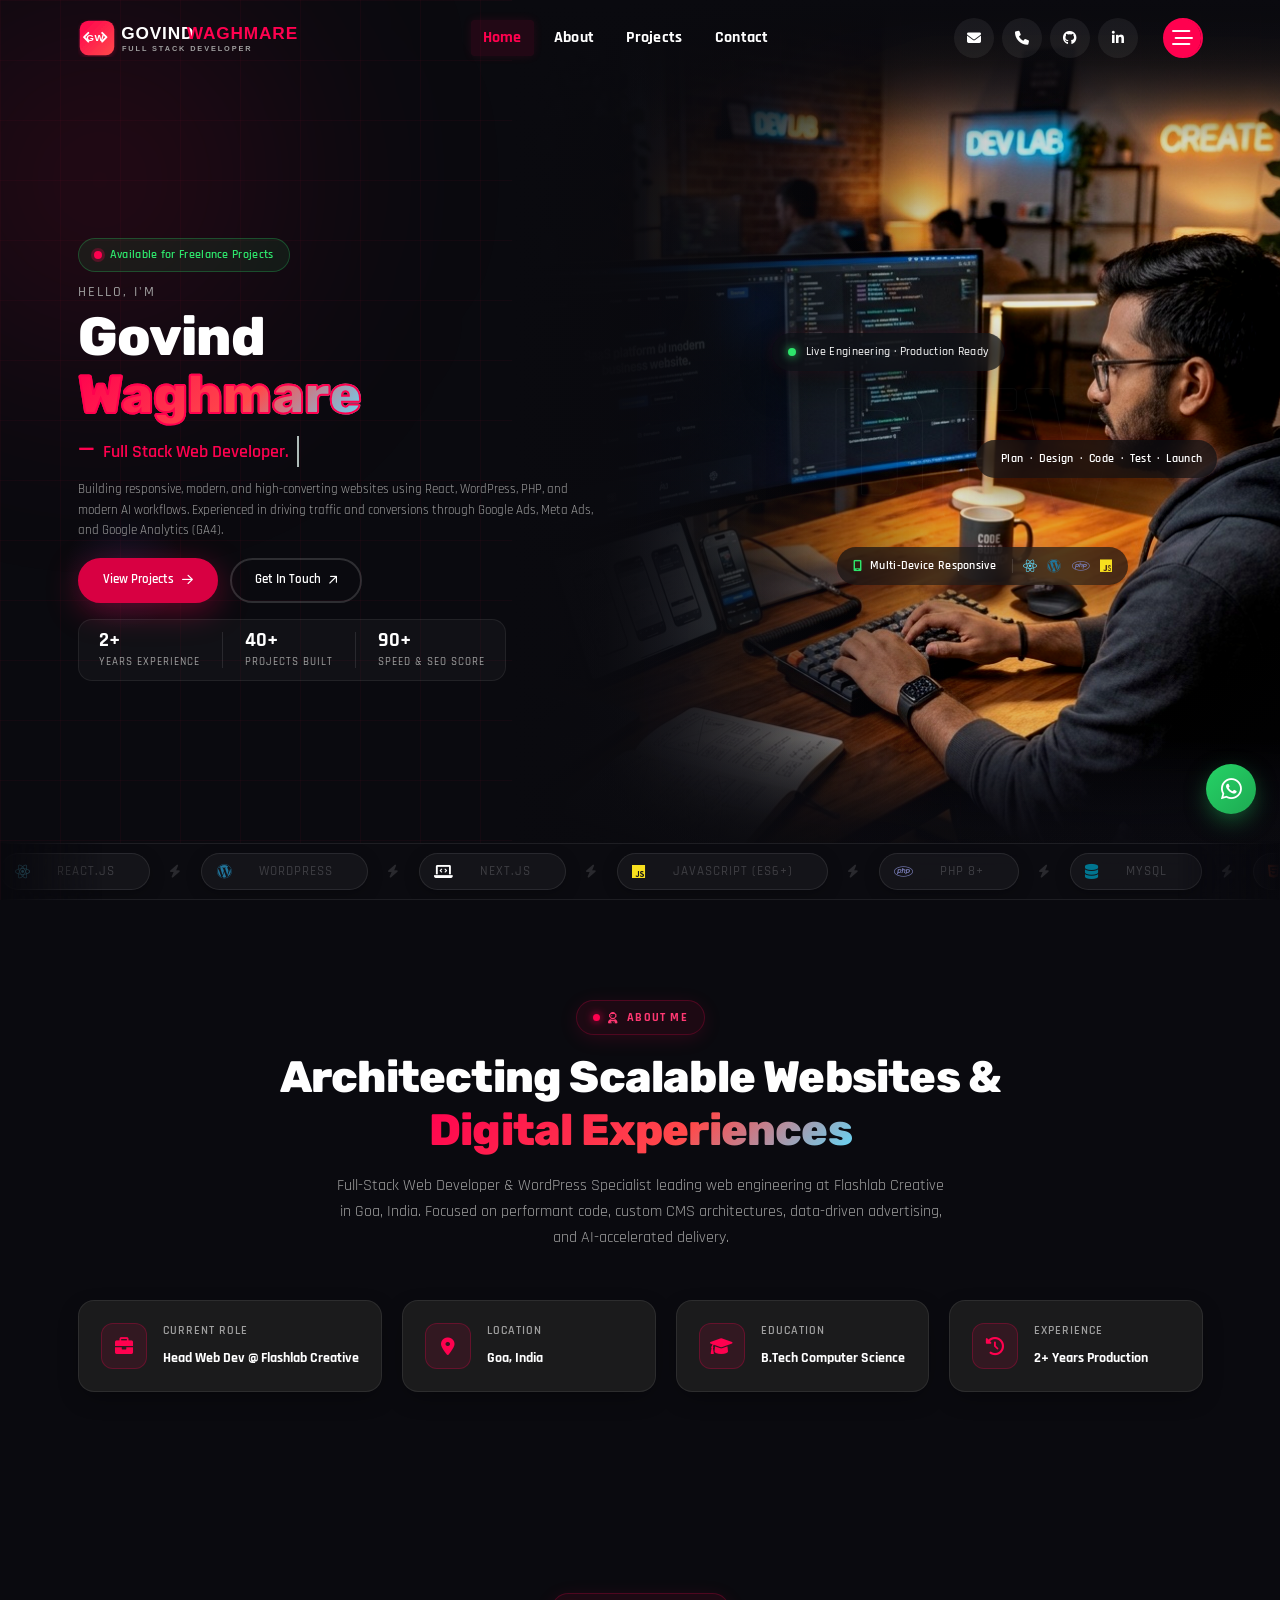
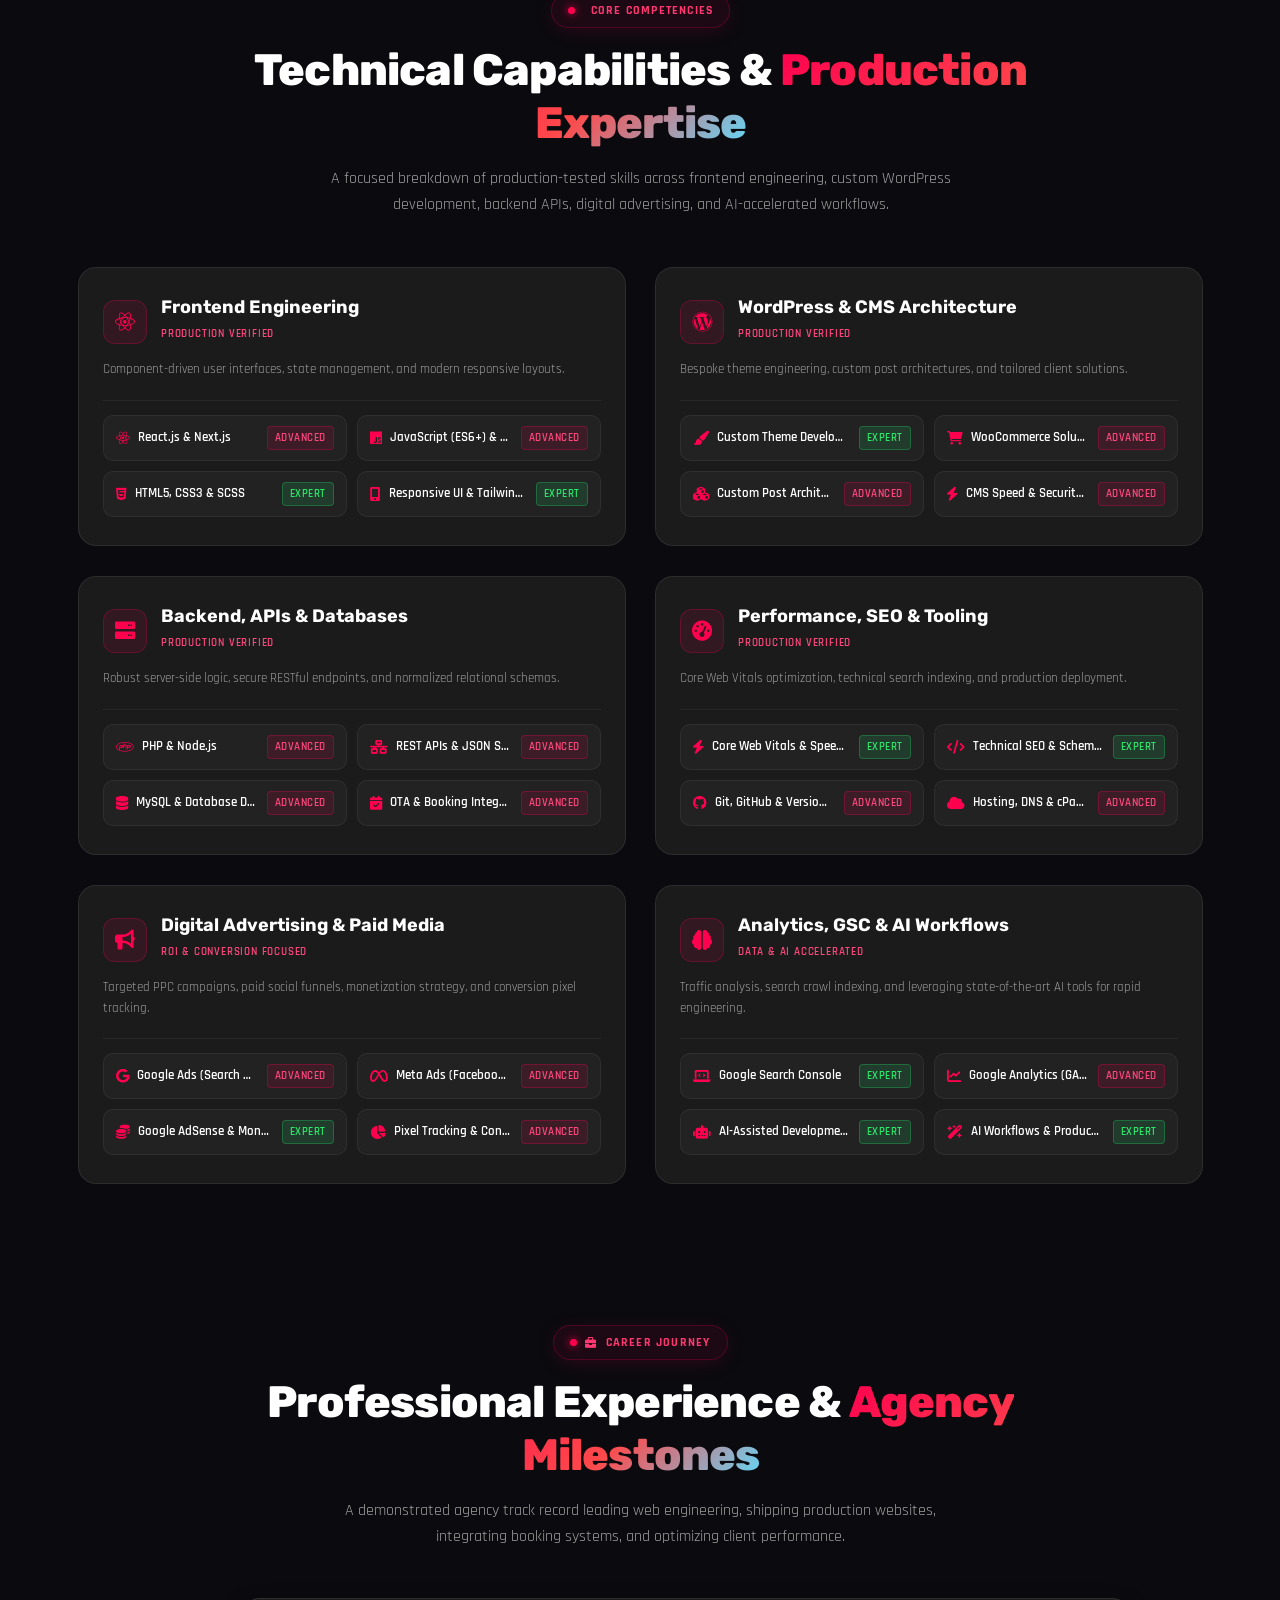
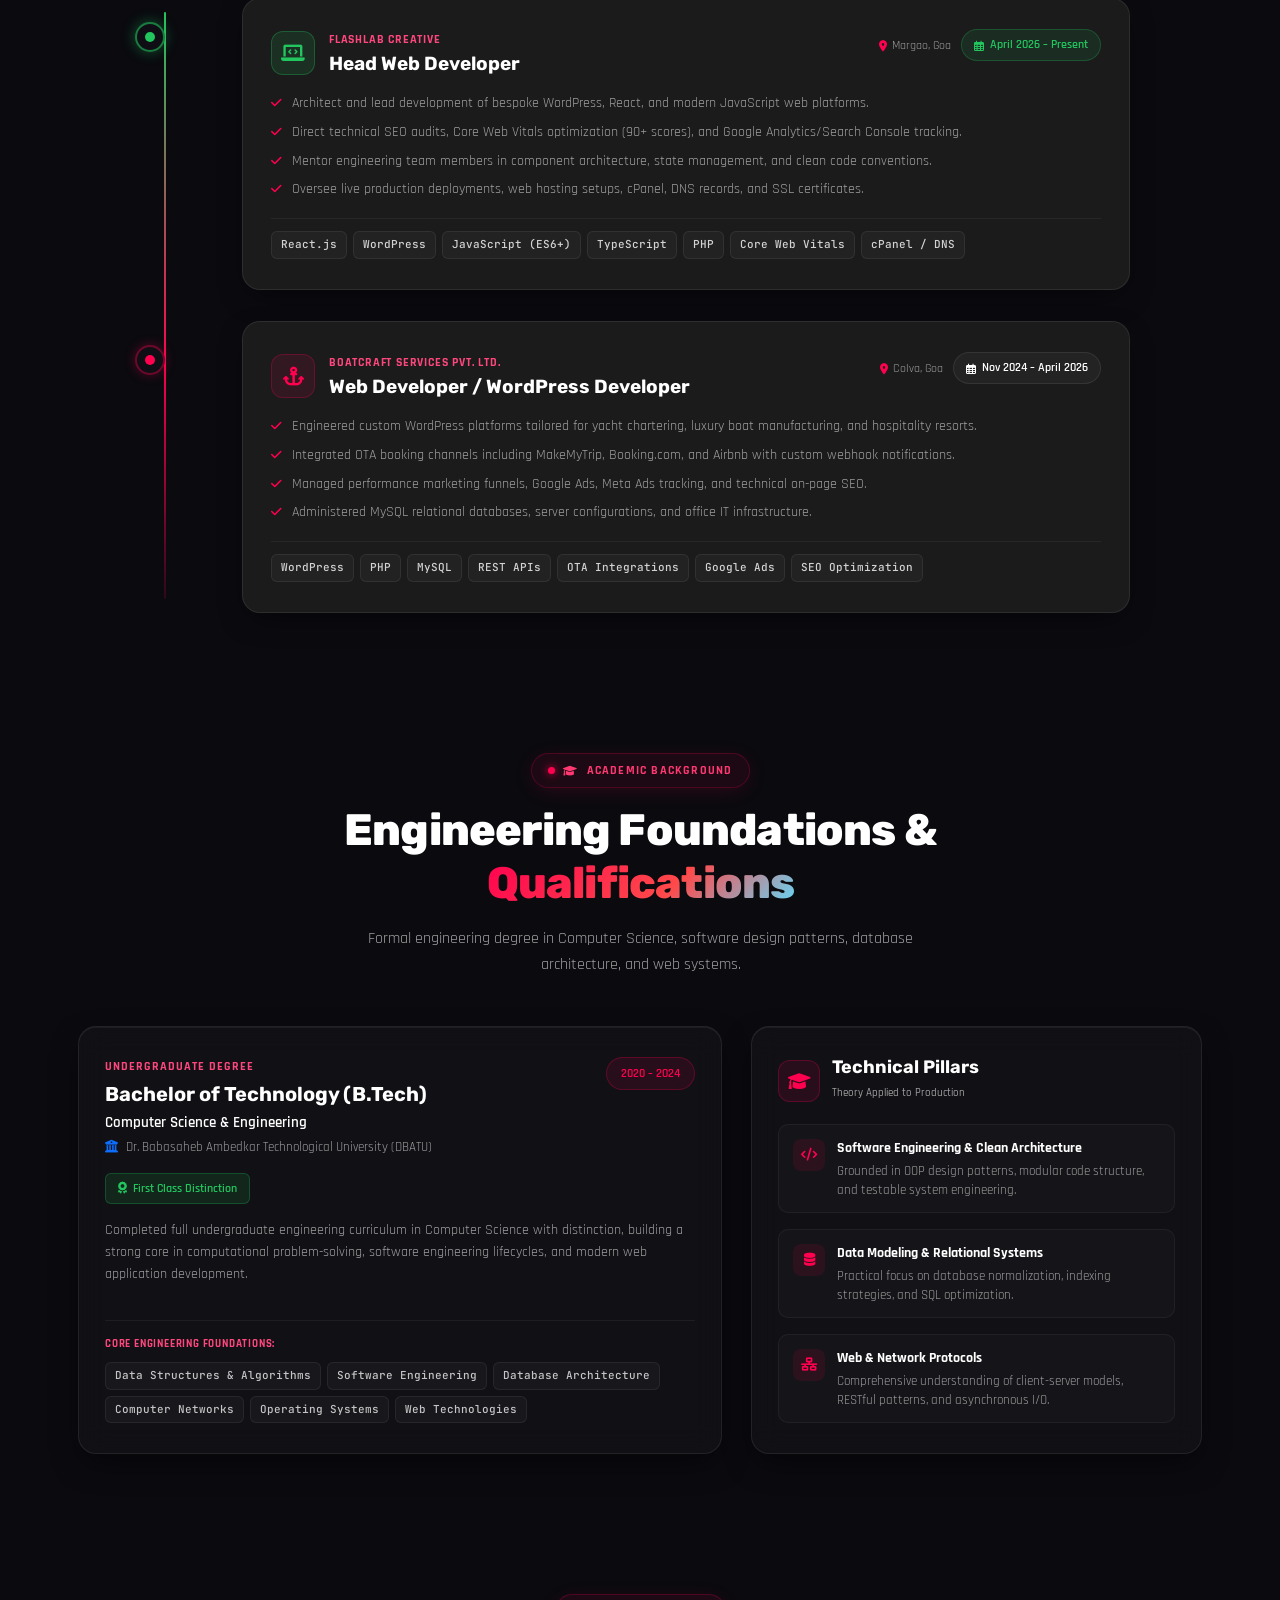
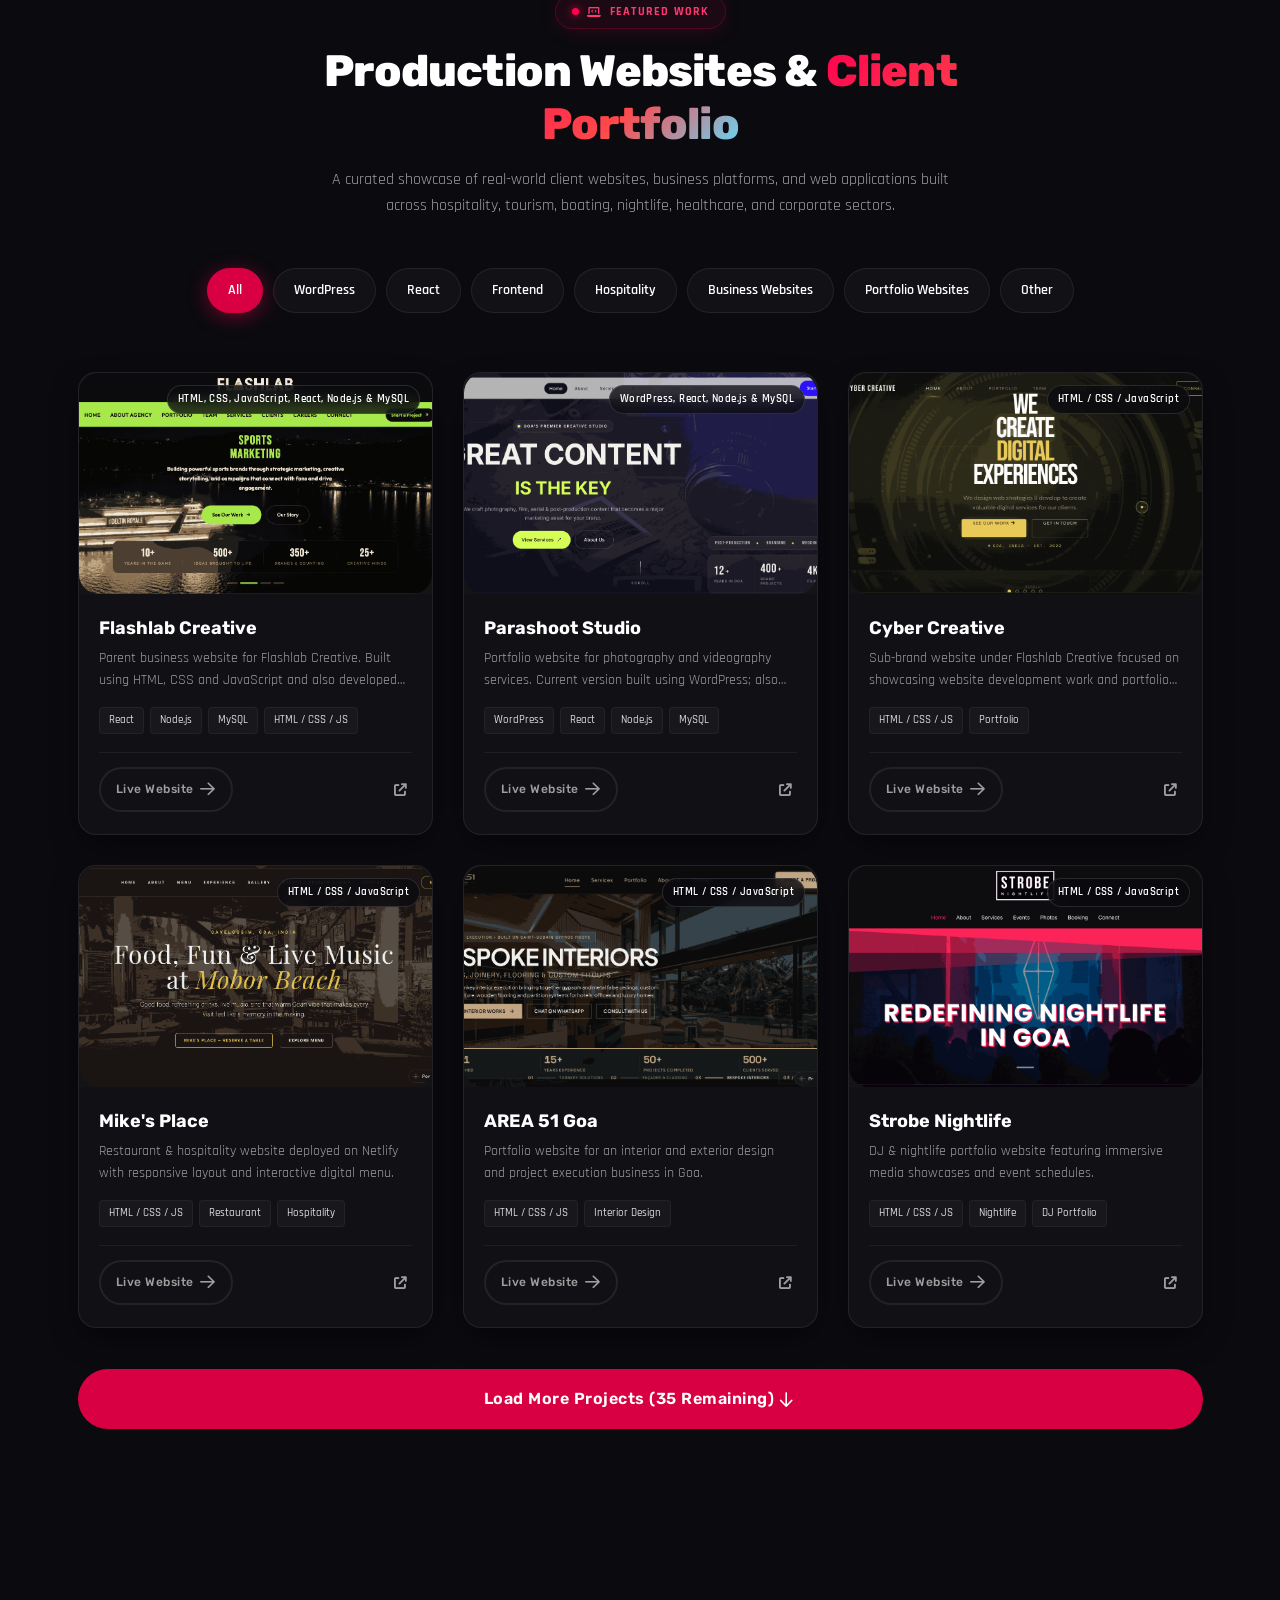
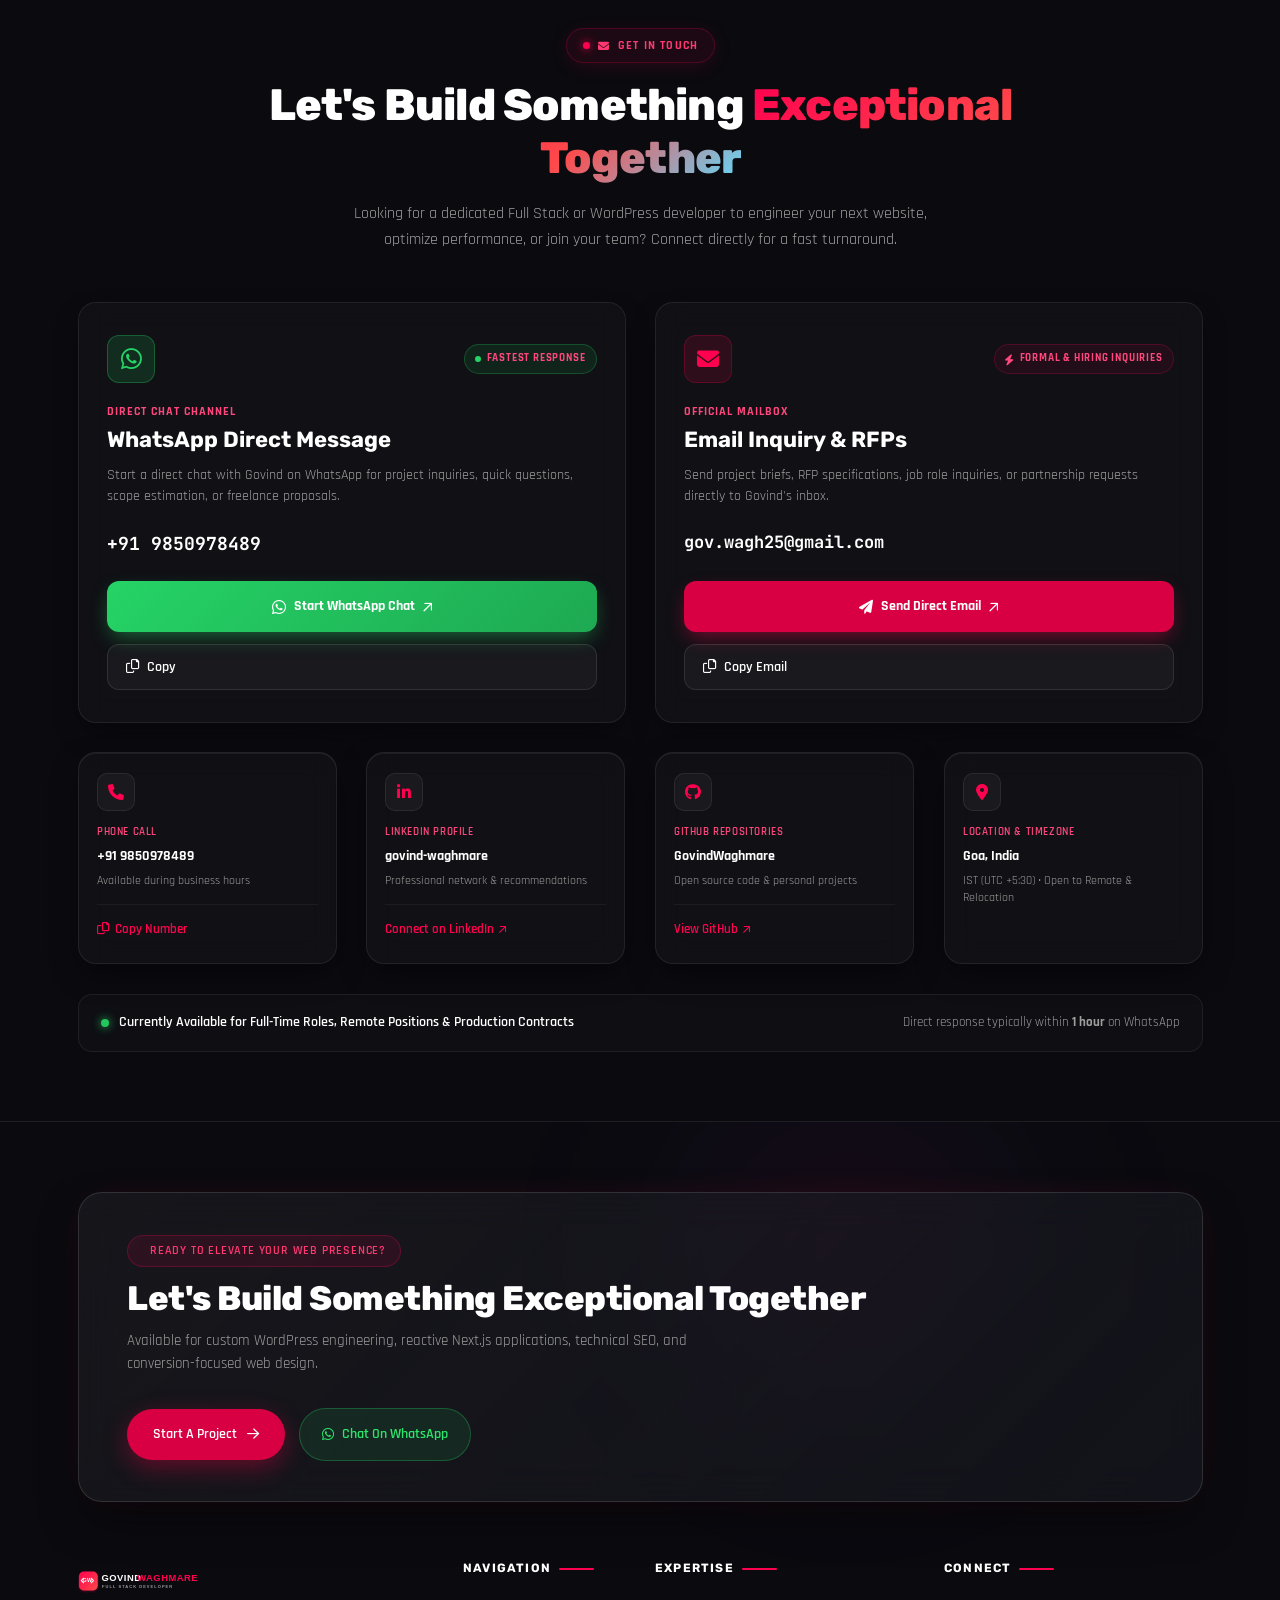
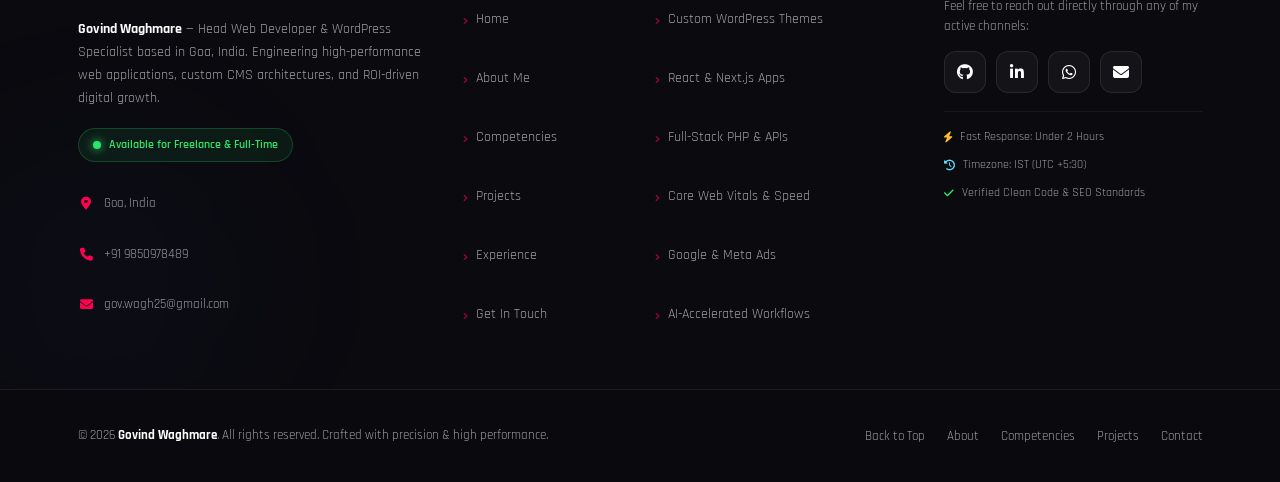
==== commit f49e8a29: "Optimize portfolio website performance, layout, SEO, and assets" ====
--- a/index.html
+++ b/index.html
@@ -1,2235 +1,2575 @@
 <!DOCTYPE html>
 <html lang="en">
-  <head>
-    <meta charset="UTF-8" />
-    <meta name="viewport" content="width=device-width, initial-scale=1.0" />
-    <title>Govind Waghmare | Full Stack Web Developer</title>
-    <meta
-      name="description"
-      content="Professional portfolio of Govind Waghmare, Full Stack Web Developer specializing in React, WordPress, JavaScript, PHP, MySQL, Next.js, and API integrations."
-    />
-    <meta name="author" content="Govind Waghmare" />
-    <meta property="og:title" content="Govind Waghmare | Full Stack Web Developer" />
-    <meta
-      property="og:description"
-      content="Building responsive, modern, and user-friendly websites with React, WordPress, JavaScript, and modern web technologies."
-    />
-    <meta property="og:type" content="website" />
-
-    <!-- Google Fonts -->
-    <link rel="preconnect" href="https://fonts.googleapis.com" />
-    <link rel="preconnect" href="https://fonts.gstatic.com" crossorigin="" />
-    <link
-      href="https://fonts.googleapis.com/css2?family=JetBrains+Mono:wght@400;500;600;700&family=Rajdhani:wght@300;400;500;600;700&family=Rubik:ital,wght@0,300..900;1,300..900&display=swap"
-      rel="stylesheet"
-    />
-
-    <!-- Favicon & Icons -->
-    <link rel="icon" type="image/svg+xml" href="Assets/favicon.svg" />
-    <link rel="apple-touch-icon" sizes="180x180" href="Assets/apple-touch-icon.png" />
-
-    <!-- Stylesheet -->
-    <link rel="stylesheet" href="style.css" />
-  </head>
-  <body class="template-color-1 spybody" data-spy="scroll" data-target=".navbar-example2" data-offset="150">
-    <!-- Header Start -->
-    <header class="tmp-header-area-start header-one header--sticky header--transparent" id="header-main">
-      <!-- Top Scroll Progress Bar -->
-      <div
-        id="headerScrollProgress"
-        class="header-scroll-progress-indicator"
-        style="position: absolute; top: 0; left: 0; height: 2.5px; width: 0%; background: linear-gradient(90deg, #ff014f 0%, #ff494a 50%, #61dafb 100%); box-shadow: 0 0 10px rgba(255, 1, 79, 0.6); z-index: 9999; pointer-events: none; transition: width 0.1s linear;"
-        aria-hidden="true"
-      ></div>
-
-      <div class="container">
-        <div class="row">
-          <div class="col-lg-12">
-            <div class="header-content">
-              <div class="logo">
-                <a href="#home" aria-label="Govind Waghmare Home">
-                  <img
-                    decoding="async"
-                    class="logo-dark"
-                    alt="Govind Waghmare - Full Stack Web Developer"
-                    src="Assets/govind-logo-dark.svg" fetchpriority="high"
-                    width="185"
-                    height="38"
-                    style="height: 38px; width: auto;"
-                  />
-                  <img
-                    decoding="async"
-                    class="logo-white"
-                    alt="Govind Waghmare - Full Stack Web Developer"
-                    src="Assets/govind-logo-white.svg" fetchpriority="high"
-                    width="185"
-                    height="38"
-                    style="height: 38px; width: auto;"
-                  />
-                </a>
-              </div>
-
-              <!-- Main Desktop Nav -->
-              <nav class="tmp-mainmenu-nav d-none d-xl-block">
-                <ul class="tmp-mainmenu dark-content">
-                  <li><a href="#home" class="active">Home</a></li>
-                  <li><a href="#about">About</a></li>
-                  <li><a href="#portfolio">Projects</a></li>
-                  <li><a href="#contacts">Contact</a></li>
-                </ul>
-                <ul class="tmp-mainmenu light-content">
-                  <li><a href="#home" class="active">Home</a></li>
-                  <li><a href="#about">About</a></li>
-                  <li><a href="#portfolio">Projects</a></li>
-                  <li><a href="#contacts">Contact</a></li>
-                </ul>
-              </nav>
-
-              <div class="tmp-header-right">
-                <div class="social-share-wrapper d-none d-md-block">
-                  <div class="social-link">
-                    <a href="mailto:gov.wagh25@gmail.com" title="Email Govind" aria-label="Email">
-                      <i class="fa-solid fa-envelope"></i>
-                    </a>
-                    <a href="tel:+919850978489" title="Call Govind" aria-label="Phone">
-                      <i class="fa-solid fa-phone"></i>
-                    </a>
-                    <a
-                      href="https://github.com/GovindWaghmare"
-                      target="_blank"
-                      rel="noopener noreferrer"
-                      title="GitHub"
-                      aria-label="GitHub Profile"
-                    >
-                      <i class="fa-brands fa-github"></i>
-                    </a>
-                    <a
-                      href="https://www.linkedin.com/in/govind-waghmare-7731ab11b"
-                      target="_blank"
-                      rel="noopener noreferrer"
-                      title="LinkedIn"
-                      aria-label="LinkedIn Profile"
-                    >
-                      <i class="fa-brands fa-linkedin-in"></i>
-                    </a>
-                  </div>
-                </div>
-
-                <div class="actions-area">
-                  <div class="tmp-side-collups-area d-none d-xl-block">
-                    <button
-                      class="tmp-menu-bars tmp_button_active"
-                      id="sidebarToggle"
-                      aria-label="Open sidebar menu"
-                    >
-                      <i class="fa-regular fa-bars-staggered"></i>
-                    </button>
-                  </div>
-                  <div class="tmp-side-collups-area d-block d-xl-none">
-                    <button
-                      class="tmp-menu-bars humberger_menu_active"
-                      id="mobileMenuToggle"
-                      aria-label="Open mobile menu"
-                    >
-                      <i class="fa-regular fa-bars-staggered"></i>
-                    </button>
-                  </div>
+
+<head>
+  <meta charset="UTF-8" />
+  <meta name="viewport" content="width=device-width, initial-scale=1.0" />
+  <title>Govind Waghmare | Full Stack Web Developer &amp; WordPress Specialist</title>
+  <meta name="description"
+    content="Professional portfolio of Govind Waghmare, Full Stack Web Developer &amp; WordPress Specialist. Expert in React, WordPress, PHP, AI workflows, Google Ads, Meta Ads, and GA4 analytics." />
+  <meta name="author" content="Govind Waghmare" />
+  <meta name="robots" content="index, follow, max-image-preview:large, max-snippet:-1, max-video-preview:-1" />
+  <link rel="canonical" href="https://govindwaghmare.github.io/portfolio/" />
+
+  <!-- Open Graph / Facebook -->
+  <meta property="og:type" content="website" />
+  <meta property="og:locale" content="en_US" />
+  <meta property="og:site_name" content="Govind Waghmare Portfolio" />
+  <meta property="og:title" content="Govind Waghmare | Full Stack Web Developer &amp; WordPress Specialist" />
+  <meta property="og:description"
+    content="Building responsive, modern websites and high-ROI digital solutions with React, WordPress, AI workflows, Google Ads, Meta Ads, and Google Analytics." />
+  <meta property="og:url" content="https://govindwaghmare.github.io/portfolio/" />
+  <meta property="og:image" content="https://govindwaghmare.github.io/portfolio/Assets/Govind.jpg" />
+  <meta property="og:image:width" content="1024" />
+  <meta property="og:image:height" content="1024" />
+  <meta property="og:image:alt" content="Govind Waghmare - Full Stack Web Developer" />
+
+  <!-- Twitter Card -->
+  <meta name="twitter:card" content="summary_large_image" />
+  <meta name="twitter:title" content="Govind Waghmare | Full Stack Web Developer &amp; WordPress Specialist" />
+  <meta name="twitter:description"
+    content="Building responsive, modern websites and high-ROI digital solutions with React, WordPress, AI workflows, Google Ads, Meta Ads, and Google Analytics." />
+  <meta name="twitter:image" content="https://govindwaghmare.github.io/portfolio/Assets/Govind.jpg" />
+
+  <!-- Structured Data (JSON-LD) -->
+  <script type="application/ld+json">
+    {
+      "@context": "https://schema.org",
+      "@graph": [
+        {
+          "@type": "Person",
+          "@id": "https://govindwaghmare.github.io/portfolio/#person",
+          "name": "Govind Waghmare",
+          "jobTitle": "Full Stack Web Developer & WordPress Specialist",
+          "worksFor": {
+            "@type": "Organization",
+            "name": "Flashlab Creative",
+            "url": "https://flashlabcreative.com/"
+          },
+          "url": "https://govindwaghmare.github.io/portfolio/",
+          "image": "https://govindwaghmare.github.io/portfolio/Assets/Govind.jpg",
+          "sameAs": [
+            "https://github.com/GovindWaghmare",
+            "https://www.linkedin.com/in/govind-waghmare-7731ab11b"
+          ],
+          "email": "mailto:gov.wagh25@gmail.com",
+          "telephone": "+919850978489",
+          "address": {
+            "@type": "PostalAddress",
+            "addressRegion": "Goa",
+            "addressCountry": "IN"
+          },
+          "knowsAbout": [
+            "React.js",
+            "WordPress",
+            "JavaScript",
+            "PHP",
+            "MySQL",
+            "Next.js",
+            "HTML5",
+            "CSS3",
+            "Web Performance",
+            "Technical SEO",
+            "Google Ads",
+            "Meta Ads",
+            "Google AdSense",
+            "Google Search Console",
+            "Google Analytics (GA4)",
+            "AI-Assisted Development"
+          ]
+        },
+        {
+          "@type": "WebSite",
+          "@id": "https://govindwaghmare.github.io/portfolio/#website",
+          "url": "https://govindwaghmare.github.io/portfolio/",
+          "name": "Govind Waghmare - Portfolio",
+          "description": "Professional portfolio of Govind Waghmare, Full Stack Web Developer & WordPress Specialist.",
+          "author": {
+            "@id": "https://govindwaghmare.github.io/portfolio/#person"
+          },
+          "inLanguage": "en-US"
+        },
+        {
+          "@type": "ProfilePage",
+          "@id": "https://govindwaghmare.github.io/portfolio/#webpage",
+          "url": "https://govindwaghmare.github.io/portfolio/",
+          "name": "Govind Waghmare | Full Stack Web Developer & WordPress Specialist",
+          "isPartOf": {
+            "@id": "https://govindwaghmare.github.io/portfolio/#website"
+          },
+          "about": {
+            "@id": "https://govindwaghmare.github.io/portfolio/#person"
+          },
+          "mainEntity": {
+            "@id": "https://govindwaghmare.github.io/portfolio/#person"
+          }
+        }
+      ]
+    }
+    </script>
+
+  <!-- Google Fonts (Optimized Non-blocking) -->
+  <link rel="preconnect" href="https://fonts.googleapis.com" />
+  <link rel="preconnect" href="https://fonts.gstatic.com" crossorigin />
+  <link rel="preload" as="style"
+    href="https://fonts.googleapis.com/css2?family=JetBrains+Mono:wght@400;500&family=Rajdhani:wght@500;600;700&family=Rubik:wght@400;500;600;700&display=swap" />
+  <link rel="stylesheet"
+    href="https://fonts.googleapis.com/css2?family=JetBrains+Mono:wght@400;500&family=Rajdhani:wght@500;600;700&family=Rubik:wght@400;500;600;700&display=swap"
+    media="print" onload="this.media='all'" />
+  <noscript>
+    <link rel="stylesheet"
+      href="https://fonts.googleapis.com/css2?family=JetBrains+Mono:wght@400;500&family=Rajdhani:wght@500;600;700&family=Rubik:wght@400;500;600;700&display=swap" />
+  </noscript>
+
+  <!-- Favicon & Icons -->
+  <link rel="icon" type="image/svg+xml" href="Assets/favicon.svg" />
+  <link rel="apple-touch-icon" sizes="180x180" href="Assets/apple-touch-icon.png" />
+
+  <!-- Hero Image Preload for Instant Core Web Vitals LCP -->
+  <link rel="preload" as="image" href="Assets/developer-workspace.jpg" fetchpriority="high" />
+
+  <!-- Stylesheet -->
+  <link rel="preload" href="style.css" as="style" />
+  <link rel="stylesheet" href="style.css" />
+</head>
+
+<body class="template-color-1 spybody" data-spy="scroll" data-target=".navbar-example2" data-offset="150">
+  <!-- Header Start -->
+  <header class="tmp-header-area-start header-one header--sticky header--transparent" id="header-main">
+    <!-- Top Scroll Progress Bar -->
+    <div id="headerScrollProgress" class="header-scroll-progress-indicator"
+      style="position: absolute; top: 0; left: 0; height: 2.5px; width: 0%; background: linear-gradient(90deg, #ff014f 0%, #ff494a 50%, #61dafb 100%); box-shadow: 0 0 10px rgba(255, 1, 79, 0.6); z-index: 9999; pointer-events: none; transition: width 0.1s linear;"
+      aria-hidden="true"></div>
+
+    <div class="container">
+      <div class="row">
+        <div class="col-lg-12">
+          <div class="header-content">
+            <div class="logo">
+              <a href="#home" aria-label="Govind Waghmare Home">
+                <img decoding="async" class="logo-dark" alt="Govind Waghmare - Full Stack Web Developer"
+                  src="Assets/govind-logo-dark.svg" fetchpriority="high" width="185" height="38"
+                  style="height: 38px; width: auto;" />
+                <img decoding="async" class="logo-white" alt="Govind Waghmare - Full Stack Web Developer"
+                  src="Assets/govind-logo-white.svg" fetchpriority="high" width="185" height="38"
+                  style="height: 38px; width: auto;" />
+              </a>
+            </div>
+
+            <!-- Main Desktop Nav -->
+            <nav class="tmp-mainmenu-nav d-none d-xl-block">
+              <ul class="tmp-mainmenu dark-content">
+                <li><a href="#home" class="active">Home</a></li>
+                <li><a href="#about">About</a></li>
+                <li><a href="#portfolio">Projects</a></li>
+                <li><a href="#contacts">Contact</a></li>
+              </ul>
+              <ul class="tmp-mainmenu light-content">
+                <li><a href="#home" class="active">Home</a></li>
+                <li><a href="#about">About</a></li>
+                <li><a href="#portfolio">Projects</a></li>
+                <li><a href="#contacts">Contact</a></li>
+              </ul>
+            </nav>
+
+            <div class="tmp-header-right">
+              <div class="social-share-wrapper d-none d-md-block">
+                <div class="social-link">
+                  <a href="mailto:gov.wagh25@gmail.com" title="Email Govind" aria-label="Email">
+                    <i class="fa-solid fa-envelope"></i>
+                  </a>
+                  <a href="tel:+919850978489" title="Call Govind" aria-label="Phone">
+                    <i class="fa-solid fa-phone"></i>
+                  </a>
+                  <a href="https://github.com/GovindWaghmare" target="_blank" rel="noopener noreferrer" title="GitHub"
+                    aria-label="GitHub Profile">
+                    <i class="fa-brands fa-github"></i>
+                  </a>
+                  <a href="https://www.linkedin.com/in/govind-waghmare-7731ab11b" target="_blank"
+                    rel="noopener noreferrer" title="LinkedIn" aria-label="LinkedIn Profile">
+                    <i class="fa-brands fa-linkedin-in"></i>
+                  </a>
+                </div>
+              </div>
+
+              <div class="actions-area">
+                <div class="tmp-side-collups-area d-none d-xl-block">
+                  <button class="tmp-menu-bars tmp_button_active" id="sidebarToggle" aria-label="Open sidebar menu">
+                    <i class="fa-regular fa-bars-staggered"></i>
+                  </button>
+                </div>
+                <div class="tmp-side-collups-area d-block d-xl-none">
+                  <button class="tmp-menu-bars humberger_menu_active" id="mobileMenuToggle"
+                    aria-label="Open mobile menu">
+                    <i class="fa-regular fa-bars-staggered"></i>
+                  </button>
                 </div>
               </div>
             </div>
           </div>
         </div>
       </div>
-    </header>
-    <!-- Header End -->
-
-    <!-- Main Content Start -->
-    <main id="main-content">
-      <!-- Hero Section Start -->
-      <section class="hero-v2" id="home">
-        <!-- Animated background layers -->
-        <div class="hero-v2__bg-grid"></div>
-        <div class="hero-v2__glow hero-v2__glow--left"></div>
-        <div class="hero-v2__glow hero-v2__glow--right"></div>
-
-        <!-- Floating orbs -->
-        <div class="hero-v2__orb hero-v2__orb--1"></div>
-        <div class="hero-v2__orb hero-v2__orb--2"></div>
-        <div class="hero-v2__orb hero-v2__orb--3"></div>
-
-        <div class="container">
-          <div class="hero-v2__inner">
-            <!-- Left: Content -->
-            <div class="hero-v2__content">
-              <!-- Badge -->
-              <div class="hero-v2__badge hero-v2__anim hero-v2__anim--1">
-                <span class="hero-v2__badge-dot"></span>
-                Available for Freelance Projects
-              </div>
-
-              <!-- Greeting -->
-              <p class="hero-v2__greeting hero-v2__anim hero-v2__anim--2">
-                Hello, I'm
-              </p>
-
-              <!-- Name -->
-              <h1 class="hero-v2__name hero-v2__anim hero-v2__anim--3">
-                Govind<br />
-                <span class="hero-v2__name-accent">Waghmare</span>
-              </h1>
-
-              <!-- Typer -->
-              <div class="hero-v2__typer hero-v2__anim hero-v2__anim--4">
-                <span class="hero-v2__typer-prefix">—</span>
-                <span class="cd-headline clip is-full-width">
-                  <span class="cd-words-wrapper typeanimation" id="heroTyperWrapper">
-                    <b class="hero-v2__typer-text is-visible">Full Stack Web Developer.</b>
-                    <b class="hero-v2__typer-text is-hidden">WordPress Developer.</b>
-                    <b class="hero-v2__typer-text is-hidden">Frontend Developer.</b>
+    </div>
+  </header>
+  <!-- Header End -->
+
+  <!-- Main Content Start -->
+  <main id="main-content">
+    <!-- Hero Section Start -->
+    <section class="hero-v2" id="home">
+      <!-- Animated background layers -->
+      <div class="hero-v2__bg-grid"></div>
+      <div class="hero-v2__glow hero-v2__glow--left"></div>
+      <div class="hero-v2__glow hero-v2__glow--right"></div>
+
+      <!-- Floating orbs -->
+      <div class="hero-v2__orb hero-v2__orb--1"></div>
+      <div class="hero-v2__orb hero-v2__orb--2"></div>
+      <div class="hero-v2__orb hero-v2__orb--3"></div>
+
+      <!-- Frameless Blended Developer Workspace Background -->
+      <div class="hero-v2__backdrop" aria-hidden="true">
+        <img
+          src="Assets/developer-workspace.jpg"
+          alt=""
+          class="hero-v2__backdrop-img"
+          width="1200"
+          height="896"
+          fetchpriority="high"
+        />
+        <!-- Multi-directional gradient blends melting edges into background -->
+        <div class="hero-v2__backdrop-gradient-left"></div>
+        <div class="hero-v2__backdrop-gradient-top"></div>
+        <div class="hero-v2__backdrop-gradient-bottom"></div>
+        <div class="hero-v2__backdrop-gradient-radial"></div>
+      </div>
+
+      <div class="container">
+        <div class="hero-v2__inner">
+          <!-- Left: Content -->
+          <div class="hero-v2__content">
+            <!-- Badge -->
+            <div class="hero-v2__badge hero-v2__anim hero-v2__anim--1">
+              <span class="hero-v2__badge-dot"></span>
+              Available for Freelance Projects
+            </div>
+
+            <!-- Greeting -->
+            <p class="hero-v2__greeting hero-v2__anim hero-v2__anim--2">
+              Hello, I'm
+            </p>
+
+            <!-- Name -->
+            <h1 class="hero-v2__name hero-v2__anim hero-v2__anim--3">
+              Govind<br />
+              <span class="hero-v2__name-accent">Waghmare</span>
+            </h1>
+
+            <!-- Typer -->
+            <div class="hero-v2__typer hero-v2__anim hero-v2__anim--4">
+              <span class="hero-v2__typer-prefix">—</span>
+              <span class="cd-headline clip is-full-width">
+                <span class="cd-words-wrapper typeanimation" id="heroTyperWrapper">
+                  <b class="hero-v2__typer-text is-visible">Full Stack Web Developer.</b>
+                  <b class="hero-v2__typer-text is-hidden">WordPress Developer.</b>
+                  <b class="hero-v2__typer-text is-hidden">AI-Assisted Developer.</b>
+                  <b class="hero-v2__typer-text is-hidden">Google &amp; Meta Ads Specialist.</b>
+                  <b class="hero-v2__typer-text is-hidden">Frontend Developer.</b>
+                </span>
+              </span>
+            </div>
+
+            <!-- Description -->
+            <p class="hero-v2__desc hero-v2__anim hero-v2__anim--5">
+              Building responsive, modern, and high-converting websites using
+              React, WordPress, PHP, and modern AI workflows. Experienced in driving
+              traffic and conversions through Google Ads, Meta Ads, and Google Analytics (GA4).
+            </p>
+
+            <!-- CTA Buttons -->
+            <div class="hero-v2__cta hero-v2__anim hero-v2__anim--6">
+              <a class="hero-v2__btn hero-v2__btn--primary" href="#portfolio">
+                <span>View Projects</span>
+                <i class="fa-sharp fa-regular fa-arrow-right"></i>
+              </a>
+              <a class="hero-v2__btn hero-v2__btn--outline" href="#contacts">
+                <span>Get In Touch</span>
+                <i class="fa-sharp fa-regular fa-arrow-up-right"></i>
+              </a>
+            </div>
+
+            <!-- Impact Stats Strip -->
+            <div class="hero-v2__stats hero-v2__anim hero-v2__anim--7">
+              <div class="hero-v2__stat">
+                <span class="hero-v2__stat-num">2+</span>
+                <span class="hero-v2__stat-label">Years Experience</span>
+              </div>
+              <div class="hero-v2__stat-divider"></div>
+              <div class="hero-v2__stat">
+                <span class="hero-v2__stat-num">40+</span>
+                <span class="hero-v2__stat-label">Projects Built</span>
+              </div>
+              <div class="hero-v2__stat-divider"></div>
+              <div class="hero-v2__stat">
+                <span class="hero-v2__stat-num">90+</span>
+                <span class="hero-v2__stat-label">Speed &amp; SEO Score</span>
+              </div>
+            </div>
+          </div>
+
+          <!-- Right: Atmospheric Floating Chips over Blended Workspace Background -->
+          <div class="hero-v2__visual hero-v2__anim hero-v2__anim--3">
+            <div class="hero-backdrop-float-container">
+              <!-- Top floating chip: Live Engineering -->
+              <div class="hero-blend-chip hero-blend-chip--top">
+                <span class="hero-blend-chip__pulse"></span>
+                <span class="hero-blend-chip__text">Live Engineering · Production Ready</span>
+              </div>
+
+              <!-- Middle floating chip: Engineering Workflow -->
+              <div class="hero-blend-chip hero-blend-chip--middle">
+                <i class="fa-solid fa-layer-group" style="color: var(--color-primary, #ff014f);"></i>
+                <span>Plan &nbsp;·&nbsp; Design &nbsp;·&nbsp; Code &nbsp;·&nbsp; Test &nbsp;·&nbsp; Launch</span>
+              </div>
+
+              <!-- Bottom floating chip: Multi-device & Core Technologies -->
+              <div class="hero-blend-chip hero-blend-chip--bottom">
+                <div class="hero-blend-chip__brand">
+                  <i class="fa-solid fa-mobile-screen" style="color: #2ee56b;"></i>
+                  <span>Multi-Device Responsive</span>
+                </div>
+                <div class="hero-blend-chip__icons">
+                  <i class="fa-brands fa-react" title="React.js" style="color: #61dafb;"></i>
+                  <i class="fa-brands fa-wordpress" title="WordPress" style="color: #21759b;"></i>
+                  <i class="fa-brands fa-php" title="PHP" style="color: #777bb4;"></i>
+                  <i class="fa-brands fa-js" title="JavaScript" style="color: #f7df1e;"></i>
+                </div>
+              </div>
+            </div>
+
+            <!-- Ghost big text behind -->
+            <p class="hero-v2__ghost-text" aria-hidden="true">DEV</p>
+          </div>
+        </div>
+      </div>
+
+      <!-- High-Visibility Production Tech Stack Marquee Start -->
+      <div class="hero-v2__marquee" aria-label="Core Technology Stack">
+        <div class="hero-v2__marquee-track">
+          <!-- Marquee Loop Group 1 -->
+          <div class="hero-v2__marquee-group">
+            <div class="marquee-tech-pill">
+              <i class="fa-brands fa-react" style="color: #61dafb;"></i>
+              <span>React.js</span>
+            </div>
+            <span class="marquee-divider"><i class="fa-solid fa-bolt"></i></span>
+            <div class="marquee-tech-pill">
+              <i class="fa-brands fa-wordpress" style="color: #21759b;"></i>
+              <span>WordPress</span>
+            </div>
+            <span class="marquee-divider"><i class="fa-solid fa-bolt"></i></span>
+            <div class="marquee-tech-pill">
+              <i class="fa-solid fa-laptop-code" style="color: #ffffff;"></i>
+              <span>Next.js</span>
+            </div>
+            <span class="marquee-divider"><i class="fa-solid fa-bolt"></i></span>
+            <div class="marquee-tech-pill">
+              <i class="fa-brands fa-js" style="color: #f7df1e;"></i>
+              <span>JavaScript (ES6+)</span>
+            </div>
+            <span class="marquee-divider"><i class="fa-solid fa-bolt"></i></span>
+            <div class="marquee-tech-pill">
+              <i class="fa-brands fa-php" style="color: #777bb4;"></i>
+              <span>PHP 8+</span>
+            </div>
+            <span class="marquee-divider"><i class="fa-solid fa-bolt"></i></span>
+            <div class="marquee-tech-pill">
+              <i class="fa-solid fa-database" style="color: #00758f;"></i>
+              <span>MySQL</span>
+            </div>
+            <span class="marquee-divider"><i class="fa-solid fa-bolt"></i></span>
+            <div class="marquee-tech-pill">
+              <i class="fa-brands fa-html5" style="color: #e34f26;"></i>
+              <span>HTML5 &amp; CSS3</span>
+            </div>
+            <span class="marquee-divider"><i class="fa-solid fa-bolt"></i></span>
+            <div class="marquee-tech-pill">
+              <i class="fa-solid fa-network-wired" style="color: #ff014f;"></i>
+              <span>RESTful APIs</span>
+            </div>
+            <span class="marquee-divider"><i class="fa-solid fa-bolt"></i></span>
+            <div class="marquee-tech-pill">
+              <i class="fa-brands fa-google" style="color: #4285f4;"></i>
+              <span>Google Ads</span>
+            </div>
+            <span class="marquee-divider"><i class="fa-solid fa-bolt"></i></span>
+            <div class="marquee-tech-pill">
+              <i class="fa-brands fa-meta" style="color: #0081fb;"></i>
+              <span>Meta Ads</span>
+            </div>
+            <span class="marquee-divider"><i class="fa-solid fa-bolt"></i></span>
+            <div class="marquee-tech-pill">
+              <i class="fa-solid fa-chart-line" style="color: #e37400;"></i>
+              <span>GA4 &amp; GSC</span>
+            </div>
+            <span class="marquee-divider"><i class="fa-solid fa-bolt"></i></span>
+            <div class="marquee-tech-pill">
+              <i class="fa-solid fa-robot" style="color: #2ee56b;"></i>
+              <span>AI-Assisted Dev</span>
+            </div>
+            <span class="marquee-divider"><i class="fa-solid fa-bolt"></i></span>
+            <div class="marquee-tech-pill">
+              <i class="fa-solid fa-gauge-high" style="color: #2ee56b;"></i>
+              <span>90+ Speed &amp; SEO</span>
+            </div>
+            <span class="marquee-divider"><i class="fa-solid fa-bolt"></i></span>
+          </div>
+
+          <!-- Marquee Loop Group 2 -->
+          <div class="hero-v2__marquee-group">
+            <div class="marquee-tech-pill">
+              <i class="fa-brands fa-react" style="color: #61dafb;"></i>
+              <span>React.js</span>
+            </div>
+            <span class="marquee-divider"><i class="fa-solid fa-bolt"></i></span>
+            <div class="marquee-tech-pill">
+              <i class="fa-brands fa-wordpress" style="color: #21759b;"></i>
+              <span>WordPress</span>
+            </div>
+            <span class="marquee-divider"><i class="fa-solid fa-bolt"></i></span>
+            <div class="marquee-tech-pill">
+              <i class="fa-solid fa-laptop-code" style="color: #ffffff;"></i>
+              <span>Next.js</span>
+            </div>
+            <span class="marquee-divider"><i class="fa-solid fa-bolt"></i></span>
+            <div class="marquee-tech-pill">
+              <i class="fa-brands fa-js" style="color: #f7df1e;"></i>
+              <span>JavaScript (ES6+)</span>
+            </div>
+            <span class="marquee-divider"><i class="fa-solid fa-bolt"></i></span>
+            <div class="marquee-tech-pill">
+              <i class="fa-brands fa-php" style="color: #777bb4;"></i>
+              <span>PHP 8+</span>
+            </div>
+            <span class="marquee-divider"><i class="fa-solid fa-bolt"></i></span>
+            <div class="marquee-tech-pill">
+              <i class="fa-solid fa-database" style="color: #00758f;"></i>
+              <span>MySQL</span>
+            </div>
+            <span class="marquee-divider"><i class="fa-solid fa-bolt"></i></span>
+            <div class="marquee-tech-pill">
+              <i class="fa-brands fa-html5" style="color: #e34f26;"></i>
+              <span>HTML5 &amp; CSS3</span>
+            </div>
+            <span class="marquee-divider"><i class="fa-solid fa-bolt"></i></span>
+            <div class="marquee-tech-pill">
+              <i class="fa-solid fa-network-wired" style="color: #ff014f;"></i>
+              <span>RESTful APIs</span>
+            </div>
+            <span class="marquee-divider"><i class="fa-solid fa-bolt"></i></span>
+            <div class="marquee-tech-pill">
+              <i class="fa-brands fa-google" style="color: #4285f4;"></i>
+              <span>Google Ads</span>
+            </div>
+            <span class="marquee-divider"><i class="fa-solid fa-bolt"></i></span>
+            <div class="marquee-tech-pill">
+              <i class="fa-brands fa-meta" style="color: #0081fb;"></i>
+              <span>Meta Ads</span>
+            </div>
+            <span class="marquee-divider"><i class="fa-solid fa-bolt"></i></span>
+            <div class="marquee-tech-pill">
+              <i class="fa-solid fa-chart-line" style="color: #e37400;"></i>
+              <span>GA4 &amp; GSC</span>
+            </div>
+            <span class="marquee-divider"><i class="fa-solid fa-bolt"></i></span>
+            <div class="marquee-tech-pill">
+              <i class="fa-solid fa-robot" style="color: #2ee56b;"></i>
+              <span>AI-Assisted Dev</span>
+            </div>
+            <span class="marquee-divider"><i class="fa-solid fa-bolt"></i></span>
+            <div class="marquee-tech-pill">
+              <i class="fa-solid fa-gauge-high" style="color: #2ee56b;"></i>
+              <span>90+ Speed &amp; SEO</span>
+            </div>
+            <span class="marquee-divider"><i class="fa-solid fa-bolt"></i></span>
+          </div>
+
+          <!-- Marquee Loop Group 3 -->
+          <div class="hero-v2__marquee-group">
+            <div class="marquee-tech-pill">
+              <i class="fa-brands fa-react" style="color: #61dafb;"></i>
+              <span>React.js</span>
+            </div>
+            <span class="marquee-divider"><i class="fa-solid fa-bolt"></i></span>
+            <div class="marquee-tech-pill">
+              <i class="fa-brands fa-wordpress" style="color: #21759b;"></i>
+              <span>WordPress</span>
+            </div>
+            <span class="marquee-divider"><i class="fa-solid fa-bolt"></i></span>
+            <div class="marquee-tech-pill">
+              <i class="fa-solid fa-laptop-code" style="color: #ffffff;"></i>
+              <span>Next.js</span>
+            </div>
+            <span class="marquee-divider"><i class="fa-solid fa-bolt"></i></span>
+            <div class="marquee-tech-pill">
+              <i class="fa-brands fa-js" style="color: #f7df1e;"></i>
+              <span>JavaScript (ES6+)</span>
+            </div>
+            <span class="marquee-divider"><i class="fa-solid fa-bolt"></i></span>
+            <div class="marquee-tech-pill">
+              <i class="fa-brands fa-php" style="color: #777bb4;"></i>
+              <span>PHP 8+</span>
+            </div>
+            <span class="marquee-divider"><i class="fa-solid fa-bolt"></i></span>
+            <div class="marquee-tech-pill">
+              <i class="fa-solid fa-database" style="color: #00758f;"></i>
+              <span>MySQL</span>
+            </div>
+            <span class="marquee-divider"><i class="fa-solid fa-bolt"></i></span>
+            <div class="marquee-tech-pill">
+              <i class="fa-brands fa-html5" style="color: #e34f26;"></i>
+              <span>HTML5 &amp; CSS3</span>
+            </div>
+            <span class="marquee-divider"><i class="fa-solid fa-bolt"></i></span>
+            <div class="marquee-tech-pill">
+              <i class="fa-solid fa-network-wired" style="color: #ff014f;"></i>
+              <span>RESTful APIs</span>
+            </div>
+            <span class="marquee-divider"><i class="fa-solid fa-bolt"></i></span>
+            <div class="marquee-tech-pill">
+              <i class="fa-brands fa-google" style="color: #4285f4;"></i>
+              <span>Google Ads</span>
+            </div>
+            <span class="marquee-divider"><i class="fa-solid fa-bolt"></i></span>
+            <div class="marquee-tech-pill">
+              <i class="fa-brands fa-meta" style="color: #0081fb;"></i>
+              <span>Meta Ads</span>
+            </div>
+            <span class="marquee-divider"><i class="fa-solid fa-bolt"></i></span>
+            <div class="marquee-tech-pill">
+              <i class="fa-solid fa-chart-line" style="color: #e37400;"></i>
+              <span>GA4 &amp; GSC</span>
+            </div>
+            <span class="marquee-divider"><i class="fa-solid fa-bolt"></i></span>
+            <div class="marquee-tech-pill">
+              <i class="fa-solid fa-robot" style="color: #2ee56b;"></i>
+              <span>AI-Assisted Dev</span>
+            </div>
+            <span class="marquee-divider"><i class="fa-solid fa-bolt"></i></span>
+            <div class="marquee-tech-pill">
+              <i class="fa-solid fa-gauge-high" style="color: #2ee56b;"></i>
+              <span>90+ Speed &amp; SEO</span>
+            </div>
+            <span class="marquee-divider"><i class="fa-solid fa-bolt"></i></span>
+          </div>
+        </div>
+      </div>
+      <!-- High-Visibility Production Tech Stack Marquee End -->
+    </section>
+    <!-- Hero Section End -->
+
+    <!-- About Section Start -->
+    <section class="about-us-area tmp-section-gapTop about-v2" id="about" style="padding-bottom: 70px;">
+      <div class="container">
+        <!-- Section Header -->
+        <div class="section-head-modern tmp-scroll-trigger tmp-fade-in animation-order-1">
+          <div class="section-tag-badge">
+            <span class="section-tag-dot"></span>
+            <i class="fa-solid fa-user-astronaut"></i>
+            <span>About Me</span>
+          </div>
+          <h2 class="section-modern-title">
+            Architecting Scalable Websites &amp; <span class="section-modern-title__accent">Digital Experiences</span>
+          </h2>
+          <p class="section-modern-desc">
+            Full-Stack Web Developer &amp; WordPress Specialist leading web engineering at Flashlab Creative in Goa, India. Focused on performant code, custom CMS architectures, data-driven advertising, and AI-accelerated delivery.
+          </p>
+        </div>
+
+        <!-- Quick Facts Strip -->
+        <div class="about-v2__meta-strip tmp-scroll-trigger tmp-fade-in animation-order-2">
+          <div class="about-v2__meta-card">
+            <div class="about-v2__meta-icon">
+              <i class="fa-solid fa-briefcase"></i>
+            </div>
+            <div class="about-v2__meta-content">
+              <span class="about-v2__meta-label">Current Role</span>
+              <span class="about-v2__meta-value">Head Web Dev @ Flashlab Creative</span>
+            </div>
+          </div>
+          <div class="about-v2__meta-card">
+            <div class="about-v2__meta-icon">
+              <i class="fa-solid fa-location-dot"></i>
+            </div>
+            <div class="about-v2__meta-content">
+              <span class="about-v2__meta-label">Location</span>
+              <span class="about-v2__meta-value">Goa, India</span>
+            </div>
+          </div>
+          <div class="about-v2__meta-card">
+            <div class="about-v2__meta-icon">
+              <i class="fa-solid fa-graduation-cap"></i>
+            </div>
+            <div class="about-v2__meta-content">
+              <span class="about-v2__meta-label">Education</span>
+              <span class="about-v2__meta-value">B.Tech Computer Science</span>
+            </div>
+          </div>
+          <div class="about-v2__meta-card">
+            <div class="about-v2__meta-icon">
+              <i class="fa-solid fa-clock-rotate-left"></i>
+            </div>
+            <div class="about-v2__meta-content">
+              <span class="about-v2__meta-label">Experience</span>
+              <span class="about-v2__meta-value">2+ Years Production</span>
+            </div>
+          </div>
+        </div>
+
+      </div>
+    </section>
+    <!-- About Section End -->
+
+    <!-- Skills Section Start -->
+    <section class="tmp-skill-area tmp-section-gapTop" id="skills" style="padding-bottom: 40px;">
+      <div class="container">
+        <!-- Section Header -->
+        <div class="section-head-modern tmp-scroll-trigger tmp-fade-in animation-order-1">
+          <div class="section-tag-badge">
+            <span class="section-tag-dot"></span>
+            <i class="fa-solid fa-layer-group"></i>
+            <span>Core Competencies</span>
+          </div>
+          <h2 class="section-modern-title">
+            Technical Capabilities &amp; <span class="section-modern-title__accent">Production Expertise</span>
+          </h2>
+          <p class="section-modern-desc">
+            A focused breakdown of production-tested skills across frontend engineering, custom WordPress development, backend APIs, digital advertising, and AI-accelerated workflows.
+          </p>
+        </div>
+
+        <!-- 6 Clean Competency Cards -->
+        <div class="row g-4 align-items-stretch">
+          <!-- Group 1: Frontend Engineering -->
+          <div class="col-lg-6 col-12">
+            <div class="competency-card tmp-scroll-trigger tmp-fade-in animation-order-1"
+              style="background: var(--color-card, #1b1b1c); border: 1px solid rgba(255, 255, 255, 0.08); border-radius: 18px; padding: 28px 24px; height: 100%; display: flex; flex-direction: column; justify-content: space-between; transition: all 0.35s cubic-bezier(0.16, 1, 0.3, 1); position: relative; overflow: hidden;">
+              <div>
+                <div style="display: flex; align-items: center; gap: 14px; margin-bottom: 12px;">
+                  <div
+                    style="width: 44px; height: 44px; min-width: 44px; border-radius: 12px; background: rgba(255, 1, 79, 0.1); border: 1px solid rgba(255, 1, 79, 0.25); display: flex; align-items: center; justify-content: center; color: var(--color-primary, #ff014f); font-size: 20px; transition: transform 0.3s ease;">
+                    <i class="fa-brands fa-react"></i>
+                  </div>
+                  <div>
+                    <h3
+                      style="font-size: 18px; font-weight: 700; color: var(--color-heading); margin: 0; line-height: 1.3;">
+                      Frontend Engineering
+                    </h3>
+                    <span
+                      style="font-size: 11px; text-transform: uppercase; letter-spacing: 0.8px; color: var(--color-primary-text, #ff3872); font-weight: 600;">
+                      Production Verified
+                    </span>
+                  </div>
+                </div>
+                <p style="font-size: 13px; line-height: 1.55; color: var(--color-body); margin-bottom: 20px;">
+                  Component-driven user interfaces, state management, and modern responsive layouts.
+                </p>
+              </div>
+              <div
+                style="display: grid; grid-template-columns: repeat(auto-fit, minmax(220px, 1fr)); gap: 10px; padding-top: 14px; border-top: 1px solid rgba(255, 255, 255, 0.06);">
+                <div class="competency-skill-item"
+                  style="background: rgba(255, 255, 255, 0.03); border: 1px solid rgba(255, 255, 255, 0.06); border-radius: 10px; padding: 10px 12px; display: flex; align-items: center; justify-content: space-between; gap: 10px; transition: all 0.25s ease;">
+                  <div style="display: flex; align-items: center; gap: 8px; min-width: 0;">
+                    <i class="fa-brands fa-react"
+                      style="color: var(--color-primary); font-size: 14px; flex-shrink: 0;"></i>
+                    <span
+                      style="font-size: 12.5px; font-weight: 600; color: var(--color-heading); white-space: nowrap; overflow: hidden; text-overflow: ellipsis;">React.js
+                      &amp; Next.js</span>
+                  </div>
+                  <span
+                    style="font-size: 10.5px; font-weight: 600; padding: 2px 7px; border-radius: 4px; background: rgba(255, 1, 79, 0.12); color: #ff759c; border: 1px solid rgba(255, 1, 79, 0.28); text-transform: uppercase; letter-spacing: 0.5px; flex-shrink: 0;">Advanced</span>
+                </div>
+                <div class="competency-skill-item"
+                  style="background: rgba(255, 255, 255, 0.03); border: 1px solid rgba(255, 255, 255, 0.06); border-radius: 10px; padding: 10px 12px; display: flex; align-items: center; justify-content: space-between; gap: 10px; transition: all 0.25s ease;">
+                  <div style="display: flex; align-items: center; gap: 8px; min-width: 0;">
+                    <i class="fa-brands fa-js"
+                      style="color: var(--color-primary); font-size: 14px; flex-shrink: 0;"></i>
+                    <span
+                      style="font-size: 12.5px; font-weight: 600; color: var(--color-heading); white-space: nowrap; overflow: hidden; text-overflow: ellipsis;">JavaScript
+                      (ES6+) &amp; TypeScript</span>
+                  </div>
+                  <span
+                    style="font-size: 10.5px; font-weight: 600; padding: 2px 7px; border-radius: 4px; background: rgba(255, 1, 79, 0.12); color: #ff759c; border: 1px solid rgba(255, 1, 79, 0.28); text-transform: uppercase; letter-spacing: 0.5px; flex-shrink: 0;">Advanced</span>
+                </div>
+                <div class="competency-skill-item"
+                  style="background: rgba(255, 255, 255, 0.03); border: 1px solid rgba(255, 255, 255, 0.06); border-radius: 10px; padding: 10px 12px; display: flex; align-items: center; justify-content: space-between; gap: 10px; transition: all 0.25s ease;">
+                  <div style="display: flex; align-items: center; gap: 8px; min-width: 0;">
+                    <i class="fa-brands fa-html5"
+                      style="color: var(--color-primary); font-size: 14px; flex-shrink: 0;"></i>
+                    <span
+                      style="font-size: 12.5px; font-weight: 600; color: var(--color-heading); white-space: nowrap; overflow: hidden; text-overflow: ellipsis;">HTML5,
+                      CSS3 &amp; SCSS</span>
+                  </div>
+                  <span
+                    style="font-size: 10.5px; font-weight: 600; padding: 2px 7px; border-radius: 4px; background: rgba(34, 197, 94, 0.12); color: #22c55e; border: 1px solid rgba(34, 197, 94, 0.25); text-transform: uppercase; letter-spacing: 0.5px; flex-shrink: 0;">Expert</span>
+                </div>
+                <div class="competency-skill-item"
+                  style="background: rgba(255, 255, 255, 0.03); border: 1px solid rgba(255, 255, 255, 0.06); border-radius: 10px; padding: 10px 12px; display: flex; align-items: center; justify-content: space-between; gap: 10px; transition: all 0.25s ease;">
+                  <div style="display: flex; align-items: center; gap: 8px; min-width: 0;">
+                    <i class="fa-solid fa-mobile-screen"
+                      style="color: var(--color-primary); font-size: 14px; flex-shrink: 0;"></i>
+                    <span
+                      style="font-size: 12.5px; font-weight: 600; color: var(--color-heading); white-space: nowrap; overflow: hidden; text-overflow: ellipsis;">Responsive
+                      UI &amp; Tailwind/Bootstrap</span>
+                  </div>
+                  <span
+                    style="font-size: 10.5px; font-weight: 600; padding: 2px 7px; border-radius: 4px; background: rgba(34, 197, 94, 0.12); color: #22c55e; border: 1px solid rgba(34, 197, 94, 0.25); text-transform: uppercase; letter-spacing: 0.5px; flex-shrink: 0;">Expert</span>
+                </div>
+              </div>
+            </div>
+          </div>
+
+          <!-- Group 2: WordPress & CMS Architecture -->
+          <div class="col-lg-6 col-12">
+            <div class="competency-card tmp-scroll-trigger tmp-fade-in animation-order-2"
+              style="background: var(--color-card, #1b1b1c); border: 1px solid rgba(255, 255, 255, 0.08); border-radius: 18px; padding: 28px 24px; height: 100%; display: flex; flex-direction: column; justify-content: space-between; transition: all 0.35s cubic-bezier(0.16, 1, 0.3, 1); position: relative; overflow: hidden;">
+              <div>
+                <div style="display: flex; align-items: center; gap: 14px; margin-bottom: 12px;">
+                  <div
+                    style="width: 44px; height: 44px; min-width: 44px; border-radius: 12px; background: rgba(255, 1, 79, 0.1); border: 1px solid rgba(255, 1, 79, 0.25); display: flex; align-items: center; justify-content: center; color: var(--color-primary, #ff014f); font-size: 20px; transition: transform 0.3s ease;">
+                    <i class="fa-brands fa-wordpress"></i>
+                  </div>
+                  <div>
+                    <h3
+                      style="font-size: 18px; font-weight: 700; color: var(--color-heading); margin: 0; line-height: 1.3;">
+                      WordPress &amp; CMS Architecture
+                    </h3>
+                    <span
+                      style="font-size: 11px; text-transform: uppercase; letter-spacing: 0.8px; color: var(--color-primary-text, #ff3872); font-weight: 600;">
+                      Production Verified
+                    </span>
+                  </div>
+                </div>
+                <p style="font-size: 13px; line-height: 1.55; color: var(--color-body); margin-bottom: 20px;">
+                  Bespoke theme engineering, custom post architectures, and tailored client solutions.
+                </p>
+              </div>
+              <div
+                style="display: grid; grid-template-columns: repeat(auto-fit, minmax(220px, 1fr)); gap: 10px; padding-top: 14px; border-top: 1px solid rgba(255, 255, 255, 0.06);">
+                <div class="competency-skill-item"
+                  style="background: rgba(255, 255, 255, 0.03); border: 1px solid rgba(255, 255, 255, 0.06); border-radius: 10px; padding: 10px 12px; display: flex; align-items: center; justify-content: space-between; gap: 10px; transition: all 0.25s ease;">
+                  <div style="display: flex; align-items: center; gap: 8px; min-width: 0;">
+                    <i class="fa-solid fa-paintbrush"
+                      style="color: var(--color-primary); font-size: 14px; flex-shrink: 0;"></i>
+                    <span
+                      style="font-size: 12.5px; font-weight: 600; color: var(--color-heading); white-space: nowrap; overflow: hidden; text-overflow: ellipsis;">Custom
+                      Theme Development</span>
+                  </div>
+                  <span
+                    style="font-size: 10.5px; font-weight: 600; padding: 2px 7px; border-radius: 4px; background: rgba(34, 197, 94, 0.12); color: #22c55e; border: 1px solid rgba(34, 197, 94, 0.25); text-transform: uppercase; letter-spacing: 0.5px; flex-shrink: 0;">Expert</span>
+                </div>
+                <div class="competency-skill-item"
+                  style="background: rgba(255, 255, 255, 0.03); border: 1px solid rgba(255, 255, 255, 0.06); border-radius: 10px; padding: 10px 12px; display: flex; align-items: center; justify-content: space-between; gap: 10px; transition: all 0.25s ease;">
+                  <div style="display: flex; align-items: center; gap: 8px; min-width: 0;">
+                    <i class="fa-solid fa-cart-shopping"
+                      style="color: var(--color-primary); font-size: 14px; flex-shrink: 0;"></i>
+                    <span
+                      style="font-size: 12.5px; font-weight: 600; color: var(--color-heading); white-space: nowrap; overflow: hidden; text-overflow: ellipsis;">WooCommerce
+                      Solutions</span>
+                  </div>
+                  <span
+                    style="font-size: 10.5px; font-weight: 600; padding: 2px 7px; border-radius: 4px; background: rgba(255, 1, 79, 0.12); color: #ff759c; border: 1px solid rgba(255, 1, 79, 0.28); text-transform: uppercase; letter-spacing: 0.5px; flex-shrink: 0;">Advanced</span>
+                </div>
+                <div class="competency-skill-item"
+                  style="background: rgba(255, 255, 255, 0.03); border: 1px solid rgba(255, 255, 255, 0.06); border-radius: 10px; padding: 10px 12px; display: flex; align-items: center; justify-content: space-between; gap: 10px; transition: all 0.25s ease;">
+                  <div style="display: flex; align-items: center; gap: 8px; min-width: 0;">
+                    <i class="fa-solid fa-cubes"
+                      style="color: var(--color-primary); font-size: 14px; flex-shrink: 0;"></i>
+                    <span
+                      style="font-size: 12.5px; font-weight: 600; color: var(--color-heading); white-space: nowrap; overflow: hidden; text-overflow: ellipsis;">Custom
+                      Post Architecture &amp; Taxonomies</span>
+                  </div>
+                  <span
+                    style="font-size: 10.5px; font-weight: 600; padding: 2px 7px; border-radius: 4px; background: rgba(255, 1, 79, 0.12); color: #ff759c; border: 1px solid rgba(255, 1, 79, 0.28); text-transform: uppercase; letter-spacing: 0.5px; flex-shrink: 0;">Advanced</span>
+                </div>
+                <div class="competency-skill-item"
+                  style="background: rgba(255, 255, 255, 0.03); border: 1px solid rgba(255, 255, 255, 0.06); border-radius: 10px; padding: 10px 12px; display: flex; align-items: center; justify-content: space-between; gap: 10px; transition: all 0.25s ease;">
+                  <div style="display: flex; align-items: center; gap: 8px; min-width: 0;">
+                    <i class="fa-solid fa-bolt"
+                      style="color: var(--color-primary); font-size: 14px; flex-shrink: 0;"></i>
+                    <span
+                      style="font-size: 12.5px; font-weight: 600; color: var(--color-heading); white-space: nowrap; overflow: hidden; text-overflow: ellipsis;">CMS
+                      Speed &amp; Security Hardening</span>
+                  </div>
+                  <span
+                    style="font-size: 10.5px; font-weight: 600; padding: 2px 7px; border-radius: 4px; background: rgba(255, 1, 79, 0.12); color: #ff759c; border: 1px solid rgba(255, 1, 79, 0.28); text-transform: uppercase; letter-spacing: 0.5px; flex-shrink: 0;">Advanced</span>
+                </div>
+              </div>
+            </div>
+          </div>
+
+          <!-- Group 3: Backend, APIs & Databases -->
+          <div class="col-lg-6 col-12">
+            <div class="competency-card tmp-scroll-trigger tmp-fade-in animation-order-3"
+              style="background: var(--color-card, #1b1b1c); border: 1px solid rgba(255, 255, 255, 0.08); border-radius: 18px; padding: 28px 24px; height: 100%; display: flex; flex-direction: column; justify-content: space-between; transition: all 0.35s cubic-bezier(0.16, 1, 0.3, 1); position: relative; overflow: hidden;">
+              <div>
+                <div style="display: flex; align-items: center; gap: 14px; margin-bottom: 12px;">
+                  <div
+                    style="width: 44px; height: 44px; min-width: 44px; border-radius: 12px; background: rgba(255, 1, 79, 0.1); border: 1px solid rgba(255, 1, 79, 0.25); display: flex; align-items: center; justify-content: center; color: var(--color-primary, #ff014f); font-size: 20px; transition: transform 0.3s ease;">
+                    <i class="fa-solid fa-server"></i>
+                  </div>
+                  <div>
+                    <h3
+                      style="font-size: 18px; font-weight: 700; color: var(--color-heading); margin: 0; line-height: 1.3;">
+                      Backend, APIs &amp; Databases
+                    </h3>
+                    <span
+                      style="font-size: 11px; text-transform: uppercase; letter-spacing: 0.8px; color: var(--color-primary-text, #ff3872); font-weight: 600;">
+                      Production Verified
+                    </span>
+                  </div>
+                </div>
+                <p style="font-size: 13px; line-height: 1.55; color: var(--color-body); margin-bottom: 20px;">
+                  Robust server-side logic, secure RESTful endpoints, and normalized relational schemas.
+                </p>
+              </div>
+              <div
+                style="display: grid; grid-template-columns: repeat(auto-fit, minmax(220px, 1fr)); gap: 10px; padding-top: 14px; border-top: 1px solid rgba(255, 255, 255, 0.06);">
+                <div class="competency-skill-item"
+                  style="background: rgba(255, 255, 255, 0.03); border: 1px solid rgba(255, 255, 255, 0.06); border-radius: 10px; padding: 10px 12px; display: flex; align-items: center; justify-content: space-between; gap: 10px; transition: all 0.25s ease;">
+                  <div style="display: flex; align-items: center; gap: 8px; min-width: 0;">
+                    <i class="fa-brands fa-php"
+                      style="color: var(--color-primary); font-size: 14px; flex-shrink: 0;"></i>
+                    <span
+                      style="font-size: 12.5px; font-weight: 600; color: var(--color-heading); white-space: nowrap; overflow: hidden; text-overflow: ellipsis;">PHP
+                      &amp; Node.js</span>
+                  </div>
+                  <span
+                    style="font-size: 10.5px; font-weight: 600; padding: 2px 7px; border-radius: 4px; background: rgba(255, 1, 79, 0.12); color: #ff759c; border: 1px solid rgba(255, 1, 79, 0.28); text-transform: uppercase; letter-spacing: 0.5px; flex-shrink: 0;">Advanced</span>
+                </div>
+                <div class="competency-skill-item"
+                  style="background: rgba(255, 255, 255, 0.03); border: 1px solid rgba(255, 255, 255, 0.06); border-radius: 10px; padding: 10px 12px; display: flex; align-items: center; justify-content: space-between; gap: 10px; transition: all 0.25s ease;">
+                  <div style="display: flex; align-items: center; gap: 8px; min-width: 0;">
+                    <i class="fa-solid fa-network-wired"
+                      style="color: var(--color-primary); font-size: 14px; flex-shrink: 0;"></i>
+                    <span
+                      style="font-size: 12.5px; font-weight: 600; color: var(--color-heading); white-space: nowrap; overflow: hidden; text-overflow: ellipsis;">REST
+                      APIs &amp; JSON Services</span>
+                  </div>
+                  <span
+                    style="font-size: 10.5px; font-weight: 600; padding: 2px 7px; border-radius: 4px; background: rgba(255, 1, 79, 0.12); color: #ff759c; border: 1px solid rgba(255, 1, 79, 0.28); text-transform: uppercase; letter-spacing: 0.5px; flex-shrink: 0;">Advanced</span>
+                </div>
+                <div class="competency-skill-item"
+                  style="background: rgba(255, 255, 255, 0.03); border: 1px solid rgba(255, 255, 255, 0.06); border-radius: 10px; padding: 10px 12px; display: flex; align-items: center; justify-content: space-between; gap: 10px; transition: all 0.25s ease;">
+                  <div style="display: flex; align-items: center; gap: 8px; min-width: 0;">
+                    <i class="fa-solid fa-database"
+                      style="color: var(--color-primary); font-size: 14px; flex-shrink: 0;"></i>
+                    <span
+                      style="font-size: 12.5px; font-weight: 600; color: var(--color-heading); white-space: nowrap; overflow: hidden; text-overflow: ellipsis;">MySQL
+                      &amp; Database Design</span>
+                  </div>
+                  <span
+                    style="font-size: 10.5px; font-weight: 600; padding: 2px 7px; border-radius: 4px; background: rgba(255, 1, 79, 0.12); color: #ff759c; border: 1px solid rgba(255, 1, 79, 0.28); text-transform: uppercase; letter-spacing: 0.5px; flex-shrink: 0;">Advanced</span>
+                </div>
+                <div class="competency-skill-item"
+                  style="background: rgba(255, 255, 255, 0.03); border: 1px solid rgba(255, 255, 255, 0.06); border-radius: 10px; padding: 10px 12px; display: flex; align-items: center; justify-content: space-between; gap: 10px; transition: all 0.25s ease;">
+                  <div style="display: flex; align-items: center; gap: 8px; min-width: 0;">
+                    <i class="fa-solid fa-calendar-check"
+                      style="color: var(--color-primary); font-size: 14px; flex-shrink: 0;"></i>
+                    <span
+                      style="font-size: 12.5px; font-weight: 600; color: var(--color-heading); white-space: nowrap; overflow: hidden; text-overflow: ellipsis;">OTA
+                      &amp; Booking Integrations (OTAs)</span>
+                  </div>
+                  <span
+                    style="font-size: 10.5px; font-weight: 600; padding: 2px 7px; border-radius: 4px; background: rgba(255, 1, 79, 0.12); color: #ff759c; border: 1px solid rgba(255, 1, 79, 0.28); text-transform: uppercase; letter-spacing: 0.5px; flex-shrink: 0;">Advanced</span>
+                </div>
+              </div>
+            </div>
+          </div>
+
+          <!-- Group 4: Performance, SEO & Tooling -->
+          <div class="col-lg-6 col-12">
+            <div class="competency-card tmp-scroll-trigger tmp-fade-in animation-order-4"
+              style="background: var(--color-card, #1b1b1c); border: 1px solid rgba(255, 255, 255, 0.08); border-radius: 18px; padding: 28px 24px; height: 100%; display: flex; flex-direction: column; justify-content: space-between; transition: all 0.35s cubic-bezier(0.16, 1, 0.3, 1); position: relative; overflow: hidden;">
+              <div>
+                <div style="display: flex; align-items: center; gap: 14px; margin-bottom: 12px;">
+                  <div
+                    style="width: 44px; height: 44px; min-width: 44px; border-radius: 12px; background: rgba(255, 1, 79, 0.1); border: 1px solid rgba(255, 1, 79, 0.25); display: flex; align-items: center; justify-content: center; color: var(--color-primary, #ff014f); font-size: 20px; transition: transform 0.3s ease;">
+                    <i class="fa-solid fa-gauge-high"></i>
+                  </div>
+                  <div>
+                    <h3
+                      style="font-size: 18px; font-weight: 700; color: var(--color-heading); margin: 0; line-height: 1.3;">
+                      Performance, SEO &amp; Tooling
+                    </h3>
+                    <span
+                      style="font-size: 11px; text-transform: uppercase; letter-spacing: 0.8px; color: var(--color-primary-text, #ff3872); font-weight: 600;">
+                      Production Verified
+                    </span>
+                  </div>
+                </div>
+                <p style="font-size: 13px; line-height: 1.55; color: var(--color-body); margin-bottom: 20px;">
+                  Core Web Vitals optimization, technical search indexing, and production deployment.
+                </p>
+              </div>
+              <div
+                style="display: grid; grid-template-columns: repeat(auto-fit, minmax(220px, 1fr)); gap: 10px; padding-top: 14px; border-top: 1px solid rgba(255, 255, 255, 0.06);">
+                <div class="competency-skill-item"
+                  style="background: rgba(255, 255, 255, 0.03); border: 1px solid rgba(255, 255, 255, 0.06); border-radius: 10px; padding: 10px 12px; display: flex; align-items: center; justify-content: space-between; gap: 10px; transition: all 0.25s ease;">
+                  <div style="display: flex; align-items: center; gap: 8px; min-width: 0;">
+                    <i class="fa-solid fa-bolt"
+                      style="color: var(--color-primary); font-size: 14px; flex-shrink: 0;"></i>
+                    <span
+                      style="font-size: 12.5px; font-weight: 600; color: var(--color-heading); white-space: nowrap; overflow: hidden; text-overflow: ellipsis;">Core
+                      Web Vitals &amp; Speed (90+)</span>
+                  </div>
+                  <span
+                    style="font-size: 10.5px; font-weight: 600; padding: 2px 7px; border-radius: 4px; background: rgba(34, 197, 94, 0.12); color: #22c55e; border: 1px solid rgba(34, 197, 94, 0.25); text-transform: uppercase; letter-spacing: 0.5px; flex-shrink: 0;">Expert</span>
+                </div>
+                <div class="competency-skill-item"
+                  style="background: rgba(255, 255, 255, 0.03); border: 1px solid rgba(255, 255, 255, 0.06); border-radius: 10px; padding: 10px 12px; display: flex; align-items: center; justify-content: space-between; gap: 10px; transition: all 0.25s ease;">
+                  <div style="display: flex; align-items: center; gap: 8px; min-width: 0;">
+                    <i class="fa-solid fa-code"
+                      style="color: var(--color-primary); font-size: 14px; flex-shrink: 0;"></i>
+                    <span
+                      style="font-size: 12.5px; font-weight: 600; color: var(--color-heading); white-space: nowrap; overflow: hidden; text-overflow: ellipsis;">Technical
+                      SEO &amp; Schema Data</span>
+                  </div>
+                  <span
+                    style="font-size: 10.5px; font-weight: 600; padding: 2px 7px; border-radius: 4px; background: rgba(34, 197, 94, 0.12); color: #22c55e; border: 1px solid rgba(34, 197, 94, 0.25); text-transform: uppercase; letter-spacing: 0.5px; flex-shrink: 0;">Expert</span>
+                </div>
+                <div class="competency-skill-item"
+                  style="background: rgba(255, 255, 255, 0.03); border: 1px solid rgba(255, 255, 255, 0.06); border-radius: 10px; padding: 10px 12px; display: flex; align-items: center; justify-content: space-between; gap: 10px; transition: all 0.25s ease;">
+                  <div style="display: flex; align-items: center; gap: 8px; min-width: 0;">
+                    <i class="fa-brands fa-github"
+                      style="color: var(--color-primary); font-size: 14px; flex-shrink: 0;"></i>
+                    <span
+                      style="font-size: 12.5px; font-weight: 600; color: var(--color-heading); white-space: nowrap; overflow: hidden; text-overflow: ellipsis;">Git,
+                      GitHub &amp; Version Control</span>
+                  </div>
+                  <span
+                    style="font-size: 10.5px; font-weight: 600; padding: 2px 7px; border-radius: 4px; background: rgba(255, 1, 79, 0.12); color: #ff759c; border: 1px solid rgba(255, 1, 79, 0.28); text-transform: uppercase; letter-spacing: 0.5px; flex-shrink: 0;">Advanced</span>
+                </div>
+                <div class="competency-skill-item"
+                  style="background: rgba(255, 255, 255, 0.03); border: 1px solid rgba(255, 255, 255, 0.06); border-radius: 10px; padding: 10px 12px; display: flex; align-items: center; justify-content: space-between; gap: 10px; transition: all 0.25s ease;">
+                  <div style="display: flex; align-items: center; gap: 8px; min-width: 0;">
+                    <i class="fa-solid fa-cloud"
+                      style="color: var(--color-primary); font-size: 14px; flex-shrink: 0;"></i>
+                    <span
+                      style="font-size: 12.5px; font-weight: 600; color: var(--color-heading); white-space: nowrap; overflow: hidden; text-overflow: ellipsis;">Hosting,
+                      DNS &amp; cPanel Operations</span>
+                  </div>
+                  <span
+                    style="font-size: 10.5px; font-weight: 600; padding: 2px 7px; border-radius: 4px; background: rgba(255, 1, 79, 0.12); color: #ff759c; border: 1px solid rgba(255, 1, 79, 0.28); text-transform: uppercase; letter-spacing: 0.5px; flex-shrink: 0;">Advanced</span>
+                </div>
+              </div>
+            </div>
+          </div>
+
+          <!-- Group 5: Digital Advertising & Paid Media -->
+          <div class="col-lg-6 col-12">
+            <div class="competency-card tmp-scroll-trigger tmp-fade-in animation-order-5"
+              style="background: var(--color-card, #1b1b1c); border: 1px solid rgba(255, 255, 255, 0.08); border-radius: 18px; padding: 28px 24px; height: 100%; display: flex; flex-direction: column; justify-content: space-between; transition: all 0.35s cubic-bezier(0.16, 1, 0.3, 1); position: relative; overflow: hidden;">
+              <div>
+                <div style="display: flex; align-items: center; gap: 14px; margin-bottom: 12px;">
+                  <div
+                    style="width: 44px; height: 44px; min-width: 44px; border-radius: 12px; background: rgba(255, 1, 79, 0.1); border: 1px solid rgba(255, 1, 79, 0.25); display: flex; align-items: center; justify-content: center; color: var(--color-primary, #ff014f); font-size: 20px; transition: transform 0.3s ease;">
+                    <i class="fa-solid fa-bullhorn"></i>
+                  </div>
+                  <div>
+                    <h3
+                      style="font-size: 18px; font-weight: 700; color: var(--color-heading); margin: 0; line-height: 1.3;">
+                      Digital Advertising &amp; Paid Media
+                    </h3>
+                    <span
+                      style="font-size: 11px; text-transform: uppercase; letter-spacing: 0.8px; color: var(--color-primary-text, #ff3872); font-weight: 600;">
+                      ROI &amp; Conversion Focused
+                    </span>
+                  </div>
+                </div>
+                <p style="font-size: 13px; line-height: 1.55; color: var(--color-body); margin-bottom: 20px;">
+                  Targeted PPC campaigns, paid social funnels, monetization strategy, and conversion pixel tracking.
+                </p>
+              </div>
+              <div
+                style="display: grid; grid-template-columns: repeat(auto-fit, minmax(220px, 1fr)); gap: 10px; padding-top: 14px; border-top: 1px solid rgba(255, 255, 255, 0.06);">
+                <div class="competency-skill-item"
+                  style="background: rgba(255, 255, 255, 0.03); border: 1px solid rgba(255, 255, 255, 0.06); border-radius: 10px; padding: 10px 12px; display: flex; align-items: center; justify-content: space-between; gap: 10px; transition: all 0.25s ease;">
+                  <div style="display: flex; align-items: center; gap: 8px; min-width: 0;">
+                    <i class="fa-brands fa-google"
+                      style="color: var(--color-primary); font-size: 14px; flex-shrink: 0;"></i>
+                    <span
+                      style="font-size: 12.5px; font-weight: 600; color: var(--color-heading); white-space: nowrap; overflow: hidden; text-overflow: ellipsis;">Google
+                      Ads (Search &amp; Display)</span>
+                  </div>
+                  <span
+                    style="font-size: 10.5px; font-weight: 600; padding: 2px 7px; border-radius: 4px; background: rgba(255, 1, 79, 0.12); color: #ff759c; border: 1px solid rgba(255, 1, 79, 0.28); text-transform: uppercase; letter-spacing: 0.5px; flex-shrink: 0;">Advanced</span>
+                </div>
+                <div class="competency-skill-item"
+                  style="background: rgba(255, 255, 255, 0.03); border: 1px solid rgba(255, 255, 255, 0.06); border-radius: 10px; padding: 10px 12px; display: flex; align-items: center; justify-content: space-between; gap: 10px; transition: all 0.25s ease;">
+                  <div style="display: flex; align-items: center; gap: 8px; min-width: 0;">
+                    <i class="fa-brands fa-meta"
+                      style="color: var(--color-primary); font-size: 14px; flex-shrink: 0;"></i>
+                    <span
+                      style="font-size: 12.5px; font-weight: 600; color: var(--color-heading); white-space: nowrap; overflow: hidden; text-overflow: ellipsis;">Meta
+                      Ads (Facebook &amp; Instagram)</span>
+                  </div>
+                  <span
+                    style="font-size: 10.5px; font-weight: 600; padding: 2px 7px; border-radius: 4px; background: rgba(255, 1, 79, 0.12); color: #ff759c; border: 1px solid rgba(255, 1, 79, 0.28); text-transform: uppercase; letter-spacing: 0.5px; flex-shrink: 0;">Advanced</span>
+                </div>
+                <div class="competency-skill-item"
+                  style="background: rgba(255, 255, 255, 0.03); border: 1px solid rgba(255, 255, 255, 0.06); border-radius: 10px; padding: 10px 12px; display: flex; align-items: center; justify-content: space-between; gap: 10px; transition: all 0.25s ease;">
+                  <div style="display: flex; align-items: center; gap: 8px; min-width: 0;">
+                    <i class="fa-solid fa-coins"
+                      style="color: var(--color-primary); font-size: 14px; flex-shrink: 0;"></i>
+                    <span
+                      style="font-size: 12.5px; font-weight: 600; color: var(--color-heading); white-space: nowrap; overflow: hidden; text-overflow: ellipsis;">Google
+                      AdSense &amp; Monetization</span>
+                  </div>
+                  <span
+                    style="font-size: 10.5px; font-weight: 600; padding: 2px 7px; border-radius: 4px; background: rgba(34, 197, 94, 0.12); color: #22c55e; border: 1px solid rgba(34, 197, 94, 0.25); text-transform: uppercase; letter-spacing: 0.5px; flex-shrink: 0;">Expert</span>
+                </div>
+                <div class="competency-skill-item"
+                  style="background: rgba(255, 255, 255, 0.03); border: 1px solid rgba(255, 255, 255, 0.06); border-radius: 10px; padding: 10px 12px; display: flex; align-items: center; justify-content: space-between; gap: 10px; transition: all 0.25s ease;">
+                  <div style="display: flex; align-items: center; gap: 8px; min-width: 0;">
+                    <i class="fa-solid fa-chart-pie"
+                      style="color: var(--color-primary); font-size: 14px; flex-shrink: 0;"></i>
+                    <span
+                      style="font-size: 12.5px; font-weight: 600; color: var(--color-heading); white-space: nowrap; overflow: hidden; text-overflow: ellipsis;">Pixel
+                      Tracking &amp; Conversions</span>
+                  </div>
+                  <span
+                    style="font-size: 10.5px; font-weight: 600; padding: 2px 7px; border-radius: 4px; background: rgba(255, 1, 79, 0.12); color: #ff759c; border: 1px solid rgba(255, 1, 79, 0.28); text-transform: uppercase; letter-spacing: 0.5px; flex-shrink: 0;">Advanced</span>
+                </div>
+              </div>
+            </div>
+          </div>
+
+          <!-- Group 6: Analytics, GSC & AI Workflows -->
+          <div class="col-lg-6 col-12">
+            <div class="competency-card tmp-scroll-trigger tmp-fade-in animation-order-6"
+              style="background: var(--color-card, #1b1b1c); border: 1px solid rgba(255, 255, 255, 0.08); border-radius: 18px; padding: 28px 24px; height: 100%; display: flex; flex-direction: column; justify-content: space-between; transition: all 0.35s cubic-bezier(0.16, 1, 0.3, 1); position: relative; overflow: hidden;">
+              <div>
+                <div style="display: flex; align-items: center; gap: 14px; margin-bottom: 12px;">
+                  <div
+                    style="width: 44px; height: 44px; min-width: 44px; border-radius: 12px; background: rgba(255, 1, 79, 0.1); border: 1px solid rgba(255, 1, 79, 0.25); display: flex; align-items: center; justify-content: center; color: var(--color-primary, #ff014f); font-size: 20px; transition: transform 0.3s ease;">
+                    <i class="fa-solid fa-brain"></i>
+                  </div>
+                  <div>
+                    <h3
+                      style="font-size: 18px; font-weight: 700; color: var(--color-heading); margin: 0; line-height: 1.3;">
+                      Analytics, GSC &amp; AI Workflows
+                    </h3>
+                    <span
+                      style="font-size: 11px; text-transform: uppercase; letter-spacing: 0.8px; color: var(--color-primary-text, #ff3872); font-weight: 600;">
+                      Data &amp; AI Accelerated
+                    </span>
+                  </div>
+                </div>
+                <p style="font-size: 13px; line-height: 1.55; color: var(--color-body); margin-bottom: 20px;">
+                  Traffic analysis, search crawl indexing, and leveraging state-of-the-art AI tools for rapid
+                  engineering.
+                </p>
+              </div>
+              <div
+                style="display: grid; grid-template-columns: repeat(auto-fit, minmax(220px, 1fr)); gap: 10px; padding-top: 14px; border-top: 1px solid rgba(255, 255, 255, 0.06);">
+                <div class="competency-skill-item"
+                  style="background: rgba(255, 255, 255, 0.03); border: 1px solid rgba(255, 255, 255, 0.06); border-radius: 10px; padding: 10px 12px; display: flex; align-items: center; justify-content: space-between; gap: 10px; transition: all 0.25s ease;">
+                  <div style="display: flex; align-items: center; gap: 8px; min-width: 0;">
+                    <i class="fa-solid fa-laptop-code"
+                      style="color: var(--color-primary); font-size: 14px; flex-shrink: 0;"></i>
+                    <span
+                      style="font-size: 12.5px; font-weight: 600; color: var(--color-heading); white-space: nowrap; overflow: hidden; text-overflow: ellipsis;">Google
+                      Search Console</span>
+                  </div>
+                  <span
+                    style="font-size: 10.5px; font-weight: 600; padding: 2px 7px; border-radius: 4px; background: rgba(34, 197, 94, 0.12); color: #22c55e; border: 1px solid rgba(34, 197, 94, 0.25); text-transform: uppercase; letter-spacing: 0.5px; flex-shrink: 0;">Expert</span>
+                </div>
+                <div class="competency-skill-item"
+                  style="background: rgba(255, 255, 255, 0.03); border: 1px solid rgba(255, 255, 255, 0.06); border-radius: 10px; padding: 10px 12px; display: flex; align-items: center; justify-content: space-between; gap: 10px; transition: all 0.25s ease;">
+                  <div style="display: flex; align-items: center; gap: 8px; min-width: 0;">
+                    <i class="fa-solid fa-chart-line"
+                      style="color: var(--color-primary); font-size: 14px; flex-shrink: 0;"></i>
+                    <span
+                      style="font-size: 12.5px; font-weight: 600; color: var(--color-heading); white-space: nowrap; overflow: hidden; text-overflow: ellipsis;">Google
+                      Analytics (GA4)</span>
+                  </div>
+                  <span
+                    style="font-size: 10.5px; font-weight: 600; padding: 2px 7px; border-radius: 4px; background: rgba(255, 1, 79, 0.12); color: #ff759c; border: 1px solid rgba(255, 1, 79, 0.28); text-transform: uppercase; letter-spacing: 0.5px; flex-shrink: 0;">Advanced</span>
+                </div>
+                <div class="competency-skill-item"
+                  style="background: rgba(255, 255, 255, 0.03); border: 1px solid rgba(255, 255, 255, 0.06); border-radius: 10px; padding: 10px 12px; display: flex; align-items: center; justify-content: space-between; gap: 10px; transition: all 0.25s ease;">
+                  <div style="display: flex; align-items: center; gap: 8px; min-width: 0;">
+                    <i class="fa-solid fa-robot"
+                      style="color: var(--color-primary); font-size: 14px; flex-shrink: 0;"></i>
+                    <span
+                      style="font-size: 12.5px; font-weight: 600; color: var(--color-heading); white-space: nowrap; overflow: hidden; text-overflow: ellipsis;">AI-Assisted
+                      Development</span>
+                  </div>
+                  <span
+                    style="font-size: 10.5px; font-weight: 600; padding: 2px 7px; border-radius: 4px; background: rgba(34, 197, 94, 0.12); color: #22c55e; border: 1px solid rgba(34, 197, 94, 0.25); text-transform: uppercase; letter-spacing: 0.5px; flex-shrink: 0;">Expert</span>
+                </div>
+                <div class="competency-skill-item"
+                  style="background: rgba(255, 255, 255, 0.03); border: 1px solid rgba(255, 255, 255, 0.06); border-radius: 10px; padding: 10px 12px; display: flex; align-items: center; justify-content: space-between; gap: 10px; transition: all 0.25s ease;">
+                  <div style="display: flex; align-items: center; gap: 8px; min-width: 0;">
+                    <i class="fa-solid fa-wand-magic-sparkles"
+                      style="color: var(--color-primary); font-size: 14px; flex-shrink: 0;"></i>
+                    <span
+                      style="font-size: 12.5px; font-weight: 600; color: var(--color-heading); white-space: nowrap; overflow: hidden; text-overflow: ellipsis;">AI
+                      Workflows &amp; Productivity</span>
+                  </div>
+                  <span
+                    style="font-size: 10.5px; font-weight: 600; padding: 2px 7px; border-radius: 4px; background: rgba(34, 197, 94, 0.12); color: #22c55e; border: 1px solid rgba(34, 197, 94, 0.25); text-transform: uppercase; letter-spacing: 0.5px; flex-shrink: 0;">Expert</span>
+                </div>
+              </div>
+            </div>
+          </div>
+        </div>
+      </div>
+    </section>
+    <!-- Skills Section End -->
+
+    <!-- Experience Section Start -->
+    <section class="tmp-section-gapTop" id="experience" style="padding-bottom: 40px;">
+      <div id="resume"></div>
+      <div class="container">
+        <!-- Section Header -->
+        <div class="section-head-modern tmp-scroll-trigger tmp-fade-in animation-order-1">
+          <div class="section-tag-badge">
+            <span class="section-tag-dot"></span>
+            <i class="fa-solid fa-briefcase"></i>
+            <span>Career Journey</span>
+          </div>
+          <h2 class="section-modern-title">
+            Professional Experience &amp; <span class="section-modern-title__accent">Agency Milestones</span>
+          </h2>
+          <p class="section-modern-desc">
+            A demonstrated agency track record leading web engineering, shipping production websites, integrating booking systems, and optimizing client performance.
+          </p>
+        </div>
+
+        <!-- Timeline V2 -->
+        <div class="timeline-v2">
+          <!-- Milestone 1: Flashlab Creative -->
+          <div class="timeline-v2__item tmp-scroll-trigger tmp-fade-in animation-order-1">
+            <div class="timeline-v2__node timeline-v2__node--current" title="Current Role"></div>
+            <div class="timeline-v2__card">
+              <div
+                style="display: flex; align-items: flex-start; justify-content: space-between; gap: 14px; margin-bottom: 16px; flex-wrap: wrap;">
+                <div style="display: flex; align-items: center; gap: 14px;">
+                  <div
+                    style="width: 44px; height: 44px; min-width: 44px; border-radius: 12px; background: rgba(34, 197, 94, 0.12); border: 1px solid rgba(34, 197, 94, 0.3); display: flex; align-items: center; justify-content: center; color: #22c55e; font-size: 19px;">
+                    <i class="fa-solid fa-laptop-code"></i>
+                  </div>
+                  <div>
+                    <span
+                      style="font-size: 12px; font-weight: 700; text-transform: uppercase; letter-spacing: 0.8px; color: var(--color-primary-text, #ff3872); display: block; margin-bottom: 2px;">
+                      Flashlab Creative
+                    </span>
+                    <h3
+                      style="font-size: 19px; font-weight: 700; color: var(--color-heading); margin: 0; line-height: 1.3;">
+                      Head Web Developer
+                    </h3>
+                  </div>
+                </div>
+
+                <div style="display: flex; align-items: center; gap: 10px; flex-wrap: wrap;">
+                  <span
+                    style="font-size: 12px; color: var(--color-body); display: inline-flex; align-items: center; gap: 5px;">
+                    <i class="fa-solid fa-location-dot" style="color: var(--color-primary); font-size: 11px;"></i>
+                    Margao, Goa
                   </span>
+                  <span
+                    style="display: inline-flex; align-items: center; gap: 6px; background: rgba(34, 197, 94, 0.1); color: #22c55e; padding: 5px 12px; border-radius: 20px; font-size: 11.5px; font-weight: 600; border: 1px solid rgba(34, 197, 94, 0.25); white-space: nowrap;">
+                    <i class="fa-regular fa-calendar-days" style="font-size: 11px;"></i>
+                    April 2026 – Present
+                  </span>
+                </div>
+              </div>
+
+              <div style="display: flex; flex-direction: column; gap: 8px; margin-bottom: 18px;">
+                <div
+                  style="display: flex; align-items: flex-start; gap: 10px; font-size: 13.5px; line-height: 1.55; color: var(--color-body);">
+                  <i class="fa-solid fa-check"
+                    style="color: var(--color-primary); font-size: 12px; margin-top: 4px; flex-shrink: 0;"></i>
+                  <span>Architect and lead development of bespoke WordPress, React, and modern JavaScript web
+                    platforms.</span>
+                </div>
+                <div
+                  style="display: flex; align-items: flex-start; gap: 10px; font-size: 13.5px; line-height: 1.55; color: var(--color-body);">
+                  <i class="fa-solid fa-check"
+                    style="color: var(--color-primary); font-size: 12px; margin-top: 4px; flex-shrink: 0;"></i>
+                  <span>Direct technical SEO audits, Core Web Vitals optimization (90+ scores), and Google
+                    Analytics/Search Console tracking.</span>
+                </div>
+                <div
+                  style="display: flex; align-items: flex-start; gap: 10px; font-size: 13.5px; line-height: 1.55; color: var(--color-body);">
+                  <i class="fa-solid fa-check"
+                    style="color: var(--color-primary); font-size: 12px; margin-top: 4px; flex-shrink: 0;"></i>
+                  <span>Mentor engineering team members in component architecture, state management, and clean code
+                    conventions.</span>
+                </div>
+                <div
+                  style="display: flex; align-items: flex-start; gap: 10px; font-size: 13.5px; line-height: 1.55; color: var(--color-body);">
+                  <i class="fa-solid fa-check"
+                    style="color: var(--color-primary); font-size: 12px; margin-top: 4px; flex-shrink: 0;"></i>
+                  <span>Oversee live production deployments, web hosting setups, cPanel, DNS records, and SSL
+                    certificates.</span>
+                </div>
+              </div>
+
+              <div
+                style="display: flex; flex-wrap: wrap; gap: 6px; padding-top: 12px; border-top: 1px solid rgba(255, 255, 255, 0.05);">
+                <span
+                  style="font-family: 'JetBrains Mono', monospace; font-size: 11px; padding: 3px 9px; border-radius: 6px; background: rgba(255, 255, 255, 0.03); color: rgba(255, 255, 255, 0.8); border: 1px solid rgba(255, 255, 255, 0.07); font-weight: 500;">React.js</span>
+                <span
+                  style="font-family: 'JetBrains Mono', monospace; font-size: 11px; padding: 3px 9px; border-radius: 6px; background: rgba(255, 255, 255, 0.03); color: rgba(255, 255, 255, 0.8); border: 1px solid rgba(255, 255, 255, 0.07); font-weight: 500;">WordPress</span>
+                <span
+                  style="font-family: 'JetBrains Mono', monospace; font-size: 11px; padding: 3px 9px; border-radius: 6px; background: rgba(255, 255, 255, 0.03); color: rgba(255, 255, 255, 0.8); border: 1px solid rgba(255, 255, 255, 0.07); font-weight: 500;">JavaScript
+                  (ES6+)</span>
+                <span
+                  style="font-family: 'JetBrains Mono', monospace; font-size: 11px; padding: 3px 9px; border-radius: 6px; background: rgba(255, 255, 255, 0.03); color: rgba(255, 255, 255, 0.8); border: 1px solid rgba(255, 255, 255, 0.07); font-weight: 500;">TypeScript</span>
+                <span
+                  style="font-family: 'JetBrains Mono', monospace; font-size: 11px; padding: 3px 9px; border-radius: 6px; background: rgba(255, 255, 255, 0.03); color: rgba(255, 255, 255, 0.8); border: 1px solid rgba(255, 255, 255, 0.07); font-weight: 500;">PHP</span>
+                <span
+                  style="font-family: 'JetBrains Mono', monospace; font-size: 11px; padding: 3px 9px; border-radius: 6px; background: rgba(255, 255, 255, 0.03); color: rgba(255, 255, 255, 0.8); border: 1px solid rgba(255, 255, 255, 0.07); font-weight: 500;">Core
+                  Web Vitals</span>
+                <span
+                  style="font-family: 'JetBrains Mono', monospace; font-size: 11px; padding: 3px 9px; border-radius: 6px; background: rgba(255, 255, 255, 0.03); color: rgba(255, 255, 255, 0.8); border: 1px solid rgba(255, 255, 255, 0.07); font-weight: 500;">cPanel
+                  / DNS</span>
+              </div>
+            </div>
+          </div>
+
+          <!-- Milestone 2: Boatcraft Services Pvt. Ltd. -->
+          <div class="timeline-v2__item tmp-scroll-trigger tmp-fade-in animation-order-2">
+            <div class="timeline-v2__node" title="Past Milestone"></div>
+            <div class="timeline-v2__card">
+              <div
+                style="display: flex; align-items: flex-start; justify-content: space-between; gap: 14px; margin-bottom: 16px; flex-wrap: wrap;">
+                <div style="display: flex; align-items: center; gap: 14px;">
+                  <div
+                    style="width: 44px; height: 44px; min-width: 44px; border-radius: 12px; background: rgba(255, 1, 79, 0.1); border: 1px solid rgba(255, 1, 79, 0.25); display: flex; align-items: center; justify-content: center; color: var(--color-primary); font-size: 19px;">
+                    <i class="fa-solid fa-anchor"></i>
+                  </div>
+                  <div>
+                    <span
+                      style="font-size: 12px; font-weight: 700; text-transform: uppercase; letter-spacing: 0.8px; color: var(--color-primary-text, #ff3872); display: block; margin-bottom: 2px;">
+                      Boatcraft Services Pvt. Ltd.
+                    </span>
+                    <h3
+                      style="font-size: 19px; font-weight: 700; color: var(--color-heading); margin: 0; line-height: 1.3;">
+                      Web Developer / WordPress Developer
+                    </h3>
+                  </div>
+                </div>
+
+                <div style="display: flex; align-items: center; gap: 10px; flex-wrap: wrap;">
+                  <span
+                    style="font-size: 12px; color: var(--color-body); display: inline-flex; align-items: center; gap: 5px;">
+                    <i class="fa-solid fa-location-dot" style="color: var(--color-primary); font-size: 11px;"></i>
+                    Colva, Goa
+                  </span>
+                  <span
+                    style="display: inline-flex; align-items: center; gap: 6px; background: rgba(255, 255, 255, 0.04); color: var(--color-heading); padding: 5px 12px; border-radius: 20px; font-size: 11.5px; font-weight: 600; border: 1px solid rgba(255, 255, 255, 0.08); white-space: nowrap;">
+                    <i class="fa-regular fa-calendar-days" style="font-size: 11px;"></i>
+                    Nov 2024 – April 2026
+                  </span>
+                </div>
+              </div>
+
+              <div style="display: flex; flex-direction: column; gap: 8px; margin-bottom: 18px;">
+                <div
+                  style="display: flex; align-items: flex-start; gap: 10px; font-size: 13.5px; line-height: 1.55; color: var(--color-body);">
+                  <i class="fa-solid fa-check"
+                    style="color: var(--color-primary); font-size: 12px; margin-top: 4px; flex-shrink: 0;"></i>
+                  <span>Engineered custom WordPress platforms tailored for yacht chartering, luxury boat manufacturing,
+                    and hospitality resorts.</span>
+                </div>
+                <div
+                  style="display: flex; align-items: flex-start; gap: 10px; font-size: 13.5px; line-height: 1.55; color: var(--color-body);">
+                  <i class="fa-solid fa-check"
+                    style="color: var(--color-primary); font-size: 12px; margin-top: 4px; flex-shrink: 0;"></i>
+                  <span>Integrated OTA booking channels including MakeMyTrip, Booking.com, and Airbnb with custom
+                    webhook notifications.</span>
+                </div>
+                <div
+                  style="display: flex; align-items: flex-start; gap: 10px; font-size: 13.5px; line-height: 1.55; color: var(--color-body);">
+                  <i class="fa-solid fa-check"
+                    style="color: var(--color-primary); font-size: 12px; margin-top: 4px; flex-shrink: 0;"></i>
+                  <span>Managed performance marketing funnels, Google Ads, Meta Ads tracking, and technical on-page
+                    SEO.</span>
+                </div>
+                <div
+                  style="display: flex; align-items: flex-start; gap: 10px; font-size: 13.5px; line-height: 1.55; color: var(--color-body);">
+                  <i class="fa-solid fa-check"
+                    style="color: var(--color-primary); font-size: 12px; margin-top: 4px; flex-shrink: 0;"></i>
+                  <span>Administered MySQL relational databases, server configurations, and office IT
+                    infrastructure.</span>
+                </div>
+              </div>
+
+              <div
+                style="display: flex; flex-wrap: wrap; gap: 6px; padding-top: 12px; border-top: 1px solid rgba(255, 255, 255, 0.05);">
+                <span
+                  style="font-family: 'JetBrains Mono', monospace; font-size: 11px; padding: 3px 9px; border-radius: 6px; background: rgba(255, 255, 255, 0.03); color: rgba(255, 255, 255, 0.8); border: 1px solid rgba(255, 255, 255, 0.07); font-weight: 500;">WordPress</span>
+                <span
+                  style="font-family: 'JetBrains Mono', monospace; font-size: 11px; padding: 3px 9px; border-radius: 6px; background: rgba(255, 255, 255, 0.03); color: rgba(255, 255, 255, 0.8); border: 1px solid rgba(255, 255, 255, 0.07); font-weight: 500;">PHP</span>
+                <span
+                  style="font-family: 'JetBrains Mono', monospace; font-size: 11px; padding: 3px 9px; border-radius: 6px; background: rgba(255, 255, 255, 0.03); color: rgba(255, 255, 255, 0.8); border: 1px solid rgba(255, 255, 255, 0.07); font-weight: 500;">MySQL</span>
+                <span
+                  style="font-family: 'JetBrains Mono', monospace; font-size: 11px; padding: 3px 9px; border-radius: 6px; background: rgba(255, 255, 255, 0.03); color: rgba(255, 255, 255, 0.8); border: 1px solid rgba(255, 255, 255, 0.07); font-weight: 500;">REST
+                  APIs</span>
+                <span
+                  style="font-family: 'JetBrains Mono', monospace; font-size: 11px; padding: 3px 9px; border-radius: 6px; background: rgba(255, 255, 255, 0.03); color: rgba(255, 255, 255, 0.8); border: 1px solid rgba(255, 255, 255, 0.07); font-weight: 500;">OTA
+                  Integrations</span>
+                <span
+                  style="font-family: 'JetBrains Mono', monospace; font-size: 11px; padding: 3px 9px; border-radius: 6px; background: rgba(255, 255, 255, 0.03); color: rgba(255, 255, 255, 0.8); border: 1px solid rgba(255, 255, 255, 0.07); font-weight: 500;">Google
+                  Ads</span>
+                <span
+                  style="font-family: 'JetBrains Mono', monospace; font-size: 11px; padding: 3px 9px; border-radius: 6px; background: rgba(255, 255, 255, 0.03); color: rgba(255, 255, 255, 0.8); border: 1px solid rgba(255, 255, 255, 0.07); font-weight: 500;">SEO
+                  Optimization</span>
+              </div>
+            </div>
+          </div>
+        </div>
+      </div>
+    </section>
+    <!-- Experience Section End -->
+
+    <!-- Education Section Start -->
+    <section class="tmp-section-gapTop" id="education" style="padding-bottom: 40px;">
+      <div class="container">
+        <!-- Section Header -->
+        <div class="section-head-modern tmp-scroll-trigger tmp-fade-in animation-order-1">
+          <div class="section-tag-badge">
+            <span class="section-tag-dot"></span>
+            <i class="fa-solid fa-graduation-cap"></i>
+            <span>Academic Background</span>
+          </div>
+          <h2 class="section-modern-title">
+            Engineering Foundations &amp; <span class="section-modern-title__accent">Qualifications</span>
+          </h2>
+          <p class="section-modern-desc">
+            Formal engineering degree in Computer Science, software design patterns, database architecture, and web systems.
+          </p>
+        </div>
+
+        <!-- 2-Column Responsive Education Cards -->
+        <div class="row g-4 align-items-stretch">
+          <!-- Main Degree Card -->
+          <div class="col-lg-7 col-12">
+            <div class="skill-category-card tmp-scroll-trigger tmp-fade-in animation-order-1"
+              style="background: var(--color-card, #1b1b1c); border: 1px solid rgba(255, 255, 255, 0.08); border-radius: 18px; padding: 30px 26px; height: 100%; display: flex; flex-direction: column; justify-content: space-between; transition: all 0.35s ease;">
+              <div>
+                <div class="d-flex flex-wrap justify-content-between align-items-start gap-2 mb--15">
+                  <div>
+                    <span
+                      style="font-size: 11.5px; font-weight: 700; text-transform: uppercase; letter-spacing: 1px; color: var(--color-primary-text, #ff3872); display: block; margin-bottom: 4px;">
+                      Undergraduate Degree
+                    </span>
+                    <h3
+                      style="font-size: 20px; font-weight: 700; color: var(--color-heading); margin: 0; line-height: 1.3;">
+                      Bachelor of Technology (B.Tech)
+                    </h3>
+                    <p style="font-size: 15px; color: var(--color-heading); font-weight: 600; margin: 4px 0 2px;">
+                      Computer Science &amp; Engineering
+                    </p>
+                    <p style="font-size: 13px; color: var(--color-body); margin: 0;">
+                      <i class="fa-solid fa-university text-primary me-2"></i>
+                      Dr. Babasaheb Ambedkar Technological University (DBATU)
+                    </p>
+                  </div>
+
+                  <span
+                    style="background: rgba(255, 1, 79, 0.1); color: var(--color-primary); padding: 5px 14px; border-radius: 20px; font-size: 12px; font-weight: 600; white-space: nowrap; border: 1px solid rgba(255, 1, 79, 0.25);">
+                    2020 – 2024
+                  </span>
+                </div>
+
+                <div class="mb--15">
+                  <span
+                    style="display: inline-flex; align-items: center; gap: 6px; font-size: 12px; font-weight: 600; padding: 4px 12px; border-radius: 6px; background: rgba(34, 197, 94, 0.12); color: #22c55e; border: 1px solid rgba(34, 197, 94, 0.25);">
+                    <i class="fa-solid fa-award"></i> First Class Distinction
+                  </span>
+                </div>
+
+                <p style="font-size: 13.5px; color: var(--color-body); line-height: 1.65; margin-bottom: 20px;">
+                  Completed full undergraduate engineering curriculum in Computer
+                  Science with distinction, building a strong core in computational
+                  problem-solving, software engineering lifecycles, and modern web application development.
+                </p>
+              </div>
+
+              <!-- Core Coursework Chips -->
+              <div style="padding-top: 14px; border-top: 1px solid rgba(255, 255, 255, 0.06);">
+                <span
+                  style="font-size: 11px; font-weight: 700; text-transform: uppercase; letter-spacing: 0.8px; color: var(--color-body); display: block; margin-bottom: 8px;">
+                  Core Engineering Foundations:
                 </span>
-              </div>
-
-              <!-- Description -->
-              <p class="hero-v2__desc hero-v2__anim hero-v2__anim--5">
-                Building responsive, modern, and user-friendly websites using
-                React, WordPress, JavaScript, and modern web technologies.
-                Experienced in developing custom digital solutions for businesses
-                across diverse industries.
-              </p>
-
-              <!-- CTA Buttons -->
-              <div class="hero-v2__cta hero-v2__anim hero-v2__anim--6">
-                <a class="hero-v2__btn hero-v2__btn--primary" href="#portfolio">
-                  <span>View Projects</span>
-                  <i class="fa-sharp fa-regular fa-arrow-right"></i>
-                </a>
-                <a class="hero-v2__btn hero-v2__btn--outline" href="#contacts">
-                  <span>Get In Touch</span>
+                <div style="display: flex; flex-wrap: wrap; gap: 6px;">
+                  <span
+                    style="font-family: 'JetBrains Mono', monospace; font-size: 11px; padding: 3px 9px; border-radius: 6px; background: rgba(255, 255, 255, 0.03); color: rgba(255, 255, 255, 0.75); border: 1px solid rgba(255, 255, 255, 0.07); font-weight: 500;">Data
+                    Structures &amp; Algorithms</span>
+                  <span
+                    style="font-family: 'JetBrains Mono', monospace; font-size: 11px; padding: 3px 9px; border-radius: 6px; background: rgba(255, 255, 255, 0.03); color: rgba(255, 255, 255, 0.75); border: 1px solid rgba(255, 255, 255, 0.07); font-weight: 500;">Software
+                    Engineering</span>
+                  <span
+                    style="font-family: 'JetBrains Mono', monospace; font-size: 11px; padding: 3px 9px; border-radius: 6px; background: rgba(255, 255, 255, 0.03); color: rgba(255, 255, 255, 0.75); border: 1px solid rgba(255, 255, 255, 0.07); font-weight: 500;">Database
+                    Architecture</span>
+                  <span
+                    style="font-family: 'JetBrains Mono', monospace; font-size: 11px; padding: 3px 9px; border-radius: 6px; background: rgba(255, 255, 255, 0.03); color: rgba(255, 255, 255, 0.75); border: 1px solid rgba(255, 255, 255, 0.07); font-weight: 500;">Computer
+                    Networks</span>
+                  <span
+                    style="font-family: 'JetBrains Mono', monospace; font-size: 11px; padding: 3px 9px; border-radius: 6px; background: rgba(255, 255, 255, 0.03); color: rgba(255, 255, 255, 0.75); border: 1px solid rgba(255, 255, 255, 0.07); font-weight: 500;">Operating
+                    Systems</span>
+                  <span
+                    style="font-family: 'JetBrains Mono', monospace; font-size: 11px; padding: 3px 9px; border-radius: 6px; background: rgba(255, 255, 255, 0.03); color: rgba(255, 255, 255, 0.75); border: 1px solid rgba(255, 255, 255, 0.07); font-weight: 500;">Web
+                    Technologies</span>
+                </div>
+              </div>
+            </div>
+          </div>
+
+          <!-- Academic Pillars Card -->
+          <div class="col-lg-5 col-12">
+            <div class="skill-category-card tmp-scroll-trigger tmp-fade-in animation-order-2"
+              style="background: var(--color-card, #1b1b1c); border: 1px solid rgba(255, 255, 255, 0.08); border-radius: 18px; padding: 30px 26px; height: 100%; display: flex; flex-direction: column; justify-content: space-between; transition: all 0.35s ease;">
+              <div>
+                <div style="display: flex; align-items: center; gap: 12px; margin-bottom: 18px;">
+                  <div
+                    style="width: 42px; height: 42px; border-radius: 12px; background: rgba(255, 1, 79, 0.1); border: 1px solid rgba(255, 1, 79, 0.25); display: flex; align-items: center; justify-content: center; color: var(--color-primary); font-size: 18px; flex-shrink: 0;">
+                    <i class="fa-solid fa-graduation-cap"></i>
+                  </div>
+                  <div>
+                    <h3 style="font-size: 18px; font-weight: 700; color: var(--color-heading); margin: 0;">
+                      Technical Pillars
+                    </h3>
+                    <span style="font-size: 11px; color: var(--color-body); font-weight: 500;">
+                      Theory Applied to Production
+                    </span>
+                  </div>
+                </div>
+
+                <div style="display: flex; flex-direction: column; gap: 16px;">
+                  <div
+                    style="display: flex; gap: 12px; align-items: flex-start; padding: 12px 14px; border-radius: 10px; background: rgba(255, 255, 255, 0.02); border: 1px solid rgba(255, 255, 255, 0.05);">
+                    <div
+                      style="width: 32px; height: 32px; min-width: 32px; border-radius: 8px; background: rgba(255, 1, 79, 0.1); color: var(--color-primary); display: flex; align-items: center; justify-content: center; font-size: 13px; margin-top: 2px;">
+                      <i class="fa-solid fa-code"></i>
+                    </div>
+                    <div>
+                      <strong
+                        style="font-size: 13.5px; color: var(--color-heading); display: block; margin-bottom: 2px;">
+                        Software Engineering &amp; Clean Architecture
+                      </strong>
+                      <p style="font-size: 12.5px; color: var(--color-body); margin: 0; line-height: 1.5;">
+                        Grounded in OOP design patterns, modular code structure, and testable system engineering.
+                      </p>
+                    </div>
+                  </div>
+
+                  <div
+                    style="display: flex; gap: 12px; align-items: flex-start; padding: 12px 14px; border-radius: 10px; background: rgba(255, 255, 255, 0.02); border: 1px solid rgba(255, 255, 255, 0.05);">
+                    <div
+                      style="width: 32px; height: 32px; min-width: 32px; border-radius: 8px; background: rgba(255, 1, 79, 0.1); color: var(--color-primary); display: flex; align-items: center; justify-content: center; font-size: 13px; margin-top: 2px;">
+                      <i class="fa-solid fa-database"></i>
+                    </div>
+                    <div>
+                      <strong
+                        style="font-size: 13.5px; color: var(--color-heading); display: block; margin-bottom: 2px;">
+                        Data Modeling &amp; Relational Systems
+                      </strong>
+                      <p style="font-size: 12.5px; color: var(--color-body); margin: 0; line-height: 1.5;">
+                        Practical focus on database normalization, indexing strategies, and SQL optimization.
+                      </p>
+                    </div>
+                  </div>
+
+                  <div
+                    style="display: flex; gap: 12px; align-items: flex-start; padding: 12px 14px; border-radius: 10px; background: rgba(255, 255, 255, 0.02); border: 1px solid rgba(255, 255, 255, 0.05);">
+                    <div
+                      style="width: 32px; height: 32px; min-width: 32px; border-radius: 8px; background: rgba(255, 1, 79, 0.1); color: var(--color-primary); display: flex; align-items: center; justify-content: center; font-size: 13px; margin-top: 2px;">
+                      <i class="fa-solid fa-network-wired"></i>
+                    </div>
+                    <div>
+                      <strong
+                        style="font-size: 13.5px; color: var(--color-heading); display: block; margin-bottom: 2px;">
+                        Web &amp; Network Protocols
+                      </strong>
+                      <p style="font-size: 12.5px; color: var(--color-body); margin: 0; line-height: 1.5;">
+                        Comprehensive understanding of client-server models, RESTful patterns, and asynchronous I/O.
+                      </p>
+                    </div>
+                  </div>
+                </div>
+              </div>
+            </div>
+          </div>
+        </div>
+      </div>
+    </section>
+    <!-- Education Section End -->
+
+    <!-- Portfolio Section Start -->
+    <section class="latest-portfolio-area tmp-section-gap" id="portfolio">
+      <div class="container">
+        <!-- Section Head -->
+        <div class="section-head-modern tmp-scroll-trigger tmp-fade-in animation-order-1">
+          <div class="section-tag-badge">
+            <span class="section-tag-dot"></span>
+            <i class="fa-solid fa-laptop-code"></i>
+            <span>Featured Work</span>
+          </div>
+          <h2 class="section-modern-title">
+            Production Websites &amp; <span class="section-modern-title__accent">Client Portfolio</span>
+          </h2>
+          <p class="section-modern-desc">
+            A curated showcase of real-world client websites, business platforms, and web applications built across hospitality, tourism, boating, nightlife, healthcare, and corporate sectors.
+          </p>
+        </div>
+
+        <!-- Category Filter Tabs -->
+        <div class="latest-portfolio-tabs-area tmp-scroll-trigger tmp-fade-in animation-order-2">
+          <nav aria-label="Project categories">
+            <ul class="nav nav-tabs justify-content-center" id="portfolioFilterTabs"
+              style="display: flex; flex-wrap: wrap; gap: 10px; border-bottom: none; margin-bottom: 36px; padding: 0;">
+              <li style="list-style: none;">
+                <button type="button" class="nav-link active" data-category="All"
+                  style="padding: 8px 20px; border-radius: 999px; font-size: 13.5px; font-weight: 600; transition: all 0.3s cubic-bezier(0.2, 0.8, 0.2, 1); cursor: pointer; border: 1px solid var(--color-primary); background: var(--color-primary); color: #ffffff; box-shadow: 0 4px 20px rgba(255, 1, 79, 0.4);">
+                  All
+                </button>
+              </li>
+              <li style="list-style: none;">
+                <button type="button" class="nav-link " data-category="WordPress"
+                  style="padding: 8px 20px; border-radius: 999px; font-size: 13.5px; font-weight: 600; transition: all 0.3s cubic-bezier(0.2, 0.8, 0.2, 1); cursor: pointer; border: 1px solid rgba(255, 255, 255, 0.08); background: rgba(255, 255, 255, 0.03); color: var(--color-heading); box-shadow: none;">
+                  WordPress
+                </button>
+              </li>
+              <li style="list-style: none;">
+                <button type="button" class="nav-link " data-category="React"
+                  style="padding: 8px 20px; border-radius: 999px; font-size: 13.5px; font-weight: 600; transition: all 0.3s cubic-bezier(0.2, 0.8, 0.2, 1); cursor: pointer; border: 1px solid rgba(255, 255, 255, 0.08); background: rgba(255, 255, 255, 0.03); color: var(--color-heading); box-shadow: none;">
+                  React
+                </button>
+              </li>
+              <li style="list-style: none;">
+                <button type="button" class="nav-link " data-category="Frontend"
+                  style="padding: 8px 20px; border-radius: 999px; font-size: 13.5px; font-weight: 600; transition: all 0.3s cubic-bezier(0.2, 0.8, 0.2, 1); cursor: pointer; border: 1px solid rgba(255, 255, 255, 0.08); background: rgba(255, 255, 255, 0.03); color: var(--color-heading); box-shadow: none;">
+                  Frontend
+                </button>
+              </li>
+              <li style="list-style: none;">
+                <button type="button" class="nav-link " data-category="Hospitality"
+                  style="padding: 8px 20px; border-radius: 999px; font-size: 13.5px; font-weight: 600; transition: all 0.3s cubic-bezier(0.2, 0.8, 0.2, 1); cursor: pointer; border: 1px solid rgba(255, 255, 255, 0.08); background: rgba(255, 255, 255, 0.03); color: var(--color-heading); box-shadow: none;">
+                  Hospitality
+                </button>
+              </li>
+              <li style="list-style: none;">
+                <button type="button" class="nav-link " data-category="Business Websites"
+                  style="padding: 8px 20px; border-radius: 999px; font-size: 13.5px; font-weight: 600; transition: all 0.3s cubic-bezier(0.2, 0.8, 0.2, 1); cursor: pointer; border: 1px solid rgba(255, 255, 255, 0.08); background: rgba(255, 255, 255, 0.03); color: var(--color-heading); box-shadow: none;">
+                  Business Websites
+                </button>
+              </li>
+              <li style="list-style: none;">
+                <button type="button" class="nav-link " data-category="Portfolio Websites"
+                  style="padding: 8px 20px; border-radius: 999px; font-size: 13.5px; font-weight: 600; transition: all 0.3s cubic-bezier(0.2, 0.8, 0.2, 1); cursor: pointer; border: 1px solid rgba(255, 255, 255, 0.08); background: rgba(255, 255, 255, 0.03); color: var(--color-heading); box-shadow: none;">
+                  Portfolio Websites
+                </button>
+              </li>
+              <li style="list-style: none;">
+                <button type="button" class="nav-link " data-category="Other"
+                  style="padding: 8px 20px; border-radius: 999px; font-size: 13.5px; font-weight: 600; transition: all 0.3s cubic-bezier(0.2, 0.8, 0.2, 1); cursor: pointer; border: 1px solid rgba(255, 255, 255, 0.08); background: rgba(255, 255, 255, 0.03); color: var(--color-heading); box-shadow: none;">
+                  Other
+                </button>
+              </li>
+            </ul>
+          </nav>
+
+          <!-- Projects Grid Container -->
+          <div class="tab-content">
+            <div class="tab-pane fade show active">
+              <div class="row g-4" id="portfolioProjectsGrid">
+                <div class="col-lg-4 col-md-6 col-12">
+                  <div class="skill-category-card project-card-enhanced"
+                    style="background: var(--color-card, #1b1b1c); border: 1px solid rgba(255, 255, 255, 0.08); border-radius: 16px; overflow: hidden; height: 100%; display: flex; flex-direction: column; transition: all 0.35s cubic-bezier(0.2, 0.8, 0.2, 1); animation-delay: 0ms;">
+                    <div class="project-thumb-container"
+                      style="position: relative; width: 100%; aspect-ratio: 16 / 10; overflow: hidden; background: #141416;">
+                      <a href="https://flashlabcreative.com/" target="_blank" rel="noopener noreferrer"
+                        style="display: block; width: 100%; height: 100%;"
+                        aria-label="Visit live website of Flashlab Creative"><img loading="lazy" alt="Flashlab Creative"
+                          src="Assets/flashlabcreative.png" class="project-thumb-img" width="410" height="256"
+                          decoding="async"
+                          style="width: 100%; height: 100%; object-fit: cover; transition: transform 0.5s ease;" /></a>
+                      <div
+                        style="position: absolute; top: 12px; right: 12px; background: rgba(10, 10, 15, 0.75); backdrop-filter: blur(8px); -webkit-backdrop-filter: blur(8px); color: #ffffff; font-size: 11px; font-weight: 600; padding: 4px 10px; border-radius: 20px; border: 1px solid rgba(255, 255, 255, 0.12); letter-spacing: 0.4px; max-width: 80%; white-space: nowrap; overflow: hidden; text-overflow: ellipsis;">
+                        HTML, CSS, JavaScript, React, Node.js & MySQL
+                      </div>
+                    </div>
+
+                    <div style="padding: 22px 20px; display: flex; flex-direction: column; flex: 1;">
+                      <h3
+                        style="font-size: 18px; font-weight: 700; color: var(--color-heading); margin-bottom: 8px; line-height: 1.35;">
+                        <a href="https://flashlabcreative.com/" target="_blank" rel="noopener noreferrer"
+                          class="project-title-link"
+                          style="color: inherit; transition: color 0.25s ease; text-decoration: none;">Flashlab
+                          Creative</a>
+                      </h3>
+                      <p
+                        style="font-size: 13.5px; line-height: 1.6; color: var(--color-body); margin-bottom: 16px; display: -webkit-box; -webkit-line-clamp: 2; -webkit-box-orient: vertical; overflow: hidden;">
+                        Parent business website for Flashlab Creative. Built using HTML, CSS and JavaScript and also
+                        developed using React with a Node.js backend and MySQL database.
+                      </p>
+                      <div style="display: flex; flex-wrap: wrap; gap: 6px; margin-bottom: 18px;">
+                        <span
+                          style="font-size: 11px; padding: 3px 9px; border-radius: 4px; background: rgba(255, 255, 255, 0.04); color: var(--color-heading); opacity: 0.85; border: 1px solid rgba(255, 255, 255, 0.06); font-weight: 500;">React</span><span
+                          style="font-size: 11px; padding: 3px 9px; border-radius: 4px; background: rgba(255, 255, 255, 0.04); color: var(--color-heading); opacity: 0.85; border: 1px solid rgba(255, 255, 255, 0.06); font-weight: 500;">Node.js</span><span
+                          style="font-size: 11px; padding: 3px 9px; border-radius: 4px; background: rgba(255, 255, 255, 0.04); color: var(--color-heading); opacity: 0.85; border: 1px solid rgba(255, 255, 255, 0.06); font-weight: 500;">MySQL</span><span
+                          style="font-size: 11px; padding: 3px 9px; border-radius: 4px; background: rgba(255, 255, 255, 0.04); color: var(--color-heading); opacity: 0.85; border: 1px solid rgba(255, 255, 255, 0.06); font-weight: 500;">HTML
+                          / CSS / JS</span>
+                      </div>
+                      <div
+                        style="margin-top: auto; padding-top: 14px; border-top: 1px solid rgba(255, 255, 255, 0.06); display: flex; justify-content: space-between; align-items: center;">
+                        <a href="https://flashlabcreative.com/" target="_blank" rel="noopener noreferrer"
+                          class="tmp-btn hover-icon-reverse radius-round btn-border btn-sm"
+                          style="padding: 6px 16px; font-size: 12px; display: inline-flex; align-items: center; text-decoration: none;"><span
+                            class="icon-reverse-wrapper"><span class="btn-text">Live Website</span><span
+                              class="btn-icon"><i class="fa-sharp fa-regular fa-arrow-right"></i></span><span
+                              class="btn-icon"><i class="fa-sharp fa-regular fa-arrow-right"></i></span></span></a>
+                        <a href="https://flashlabcreative.com/" target="_blank" rel="noopener noreferrer"
+                          class="project-ext-icon"
+                          style="color: var(--color-body); font-size: 14px; transition: all 0.25s ease; padding: 6px; display: inline-flex; align-items: center; justify-content: center;"
+                          title="Open Flashlab Creative in new tab" aria-label="Open Flashlab Creative in new tab"><i
+                            class="fa-solid fa-arrow-up-right-from-square"></i></a>
+                      </div>
+                    </div>
+                  </div>
+                </div>
+                <div class="col-lg-4 col-md-6 col-12">
+                  <div class="skill-category-card project-card-enhanced"
+                    style="background: var(--color-card, #1b1b1c); border: 1px solid rgba(255, 255, 255, 0.08); border-radius: 16px; overflow: hidden; height: 100%; display: flex; flex-direction: column; transition: all 0.35s cubic-bezier(0.2, 0.8, 0.2, 1); animation-delay: 60ms;">
+                    <div class="project-thumb-container"
+                      style="position: relative; width: 100%; aspect-ratio: 16 / 10; overflow: hidden; background: #141416;">
+                      <a href="https://parashootstudio.com/" target="_blank" rel="noopener noreferrer"
+                        style="display: block; width: 100%; height: 100%;"
+                        aria-label="Visit live website of Parashoot Studio"><img loading="lazy" alt="Parashoot Studio"
+                          src="Assets/parashootstudio.png" class="project-thumb-img" width="410" height="256"
+                          decoding="async"
+                          style="width: 100%; height: 100%; object-fit: cover; transition: transform 0.5s ease;" /></a>
+                      <div
+                        style="position: absolute; top: 12px; right: 12px; background: rgba(10, 10, 15, 0.75); backdrop-filter: blur(8px); -webkit-backdrop-filter: blur(8px); color: #ffffff; font-size: 11px; font-weight: 600; padding: 4px 10px; border-radius: 20px; border: 1px solid rgba(255, 255, 255, 0.12); letter-spacing: 0.4px; max-width: 80%; white-space: nowrap; overflow: hidden; text-overflow: ellipsis;">
+                        WordPress, React, Node.js & MySQL
+                      </div>
+                    </div>
+
+                    <div style="padding: 22px 20px; display: flex; flex-direction: column; flex: 1;">
+                      <h3
+                        style="font-size: 18px; font-weight: 700; color: var(--color-heading); margin-bottom: 8px; line-height: 1.35;">
+                        <a href="https://parashootstudio.com/" target="_blank" rel="noopener noreferrer"
+                          class="project-title-link"
+                          style="color: inherit; transition: color 0.25s ease; text-decoration: none;">Parashoot
+                          Studio</a>
+                      </h3>
+                      <p
+                        style="font-size: 13.5px; line-height: 1.6; color: var(--color-body); margin-bottom: 16px; display: -webkit-box; -webkit-line-clamp: 2; -webkit-box-orient: vertical; overflow: hidden;">
+                        Portfolio website for photography and videography services. Current version built using
+                        WordPress; also developed a React version with Node.js backend and MySQL database.
+                      </p>
+                      <div style="display: flex; flex-wrap: wrap; gap: 6px; margin-bottom: 18px;">
+                        <span
+                          style="font-size: 11px; padding: 3px 9px; border-radius: 4px; background: rgba(255, 255, 255, 0.04); color: var(--color-heading); opacity: 0.85; border: 1px solid rgba(255, 255, 255, 0.06); font-weight: 500;">WordPress</span><span
+                          style="font-size: 11px; padding: 3px 9px; border-radius: 4px; background: rgba(255, 255, 255, 0.04); color: var(--color-heading); opacity: 0.85; border: 1px solid rgba(255, 255, 255, 0.06); font-weight: 500;">React</span><span
+                          style="font-size: 11px; padding: 3px 9px; border-radius: 4px; background: rgba(255, 255, 255, 0.04); color: var(--color-heading); opacity: 0.85; border: 1px solid rgba(255, 255, 255, 0.06); font-weight: 500;">Node.js</span><span
+                          style="font-size: 11px; padding: 3px 9px; border-radius: 4px; background: rgba(255, 255, 255, 0.04); color: var(--color-heading); opacity: 0.85; border: 1px solid rgba(255, 255, 255, 0.06); font-weight: 500;">MySQL</span>
+                      </div>
+                      <div
+                        style="margin-top: auto; padding-top: 14px; border-top: 1px solid rgba(255, 255, 255, 0.06); display: flex; justify-content: space-between; align-items: center;">
+                        <a href="https://parashootstudio.com/" target="_blank" rel="noopener noreferrer"
+                          class="tmp-btn hover-icon-reverse radius-round btn-border btn-sm"
+                          style="padding: 6px 16px; font-size: 12px; display: inline-flex; align-items: center; text-decoration: none;"><span
+                            class="icon-reverse-wrapper"><span class="btn-text">Live Website</span><span
+                              class="btn-icon"><i class="fa-sharp fa-regular fa-arrow-right"></i></span><span
+                              class="btn-icon"><i class="fa-sharp fa-regular fa-arrow-right"></i></span></span></a>
+                        <a href="https://parashootstudio.com/" target="_blank" rel="noopener noreferrer"
+                          class="project-ext-icon"
+                          style="color: var(--color-body); font-size: 14px; transition: all 0.25s ease; padding: 6px; display: inline-flex; align-items: center; justify-content: center;"
+                          title="Open Parashoot Studio in new tab" aria-label="Open Parashoot Studio in new tab"><i
+                            class="fa-solid fa-arrow-up-right-from-square"></i></a>
+                      </div>
+                    </div>
+                  </div>
+                </div>
+                <div class="col-lg-4 col-md-6 col-12">
+                  <div class="skill-category-card project-card-enhanced"
+                    style="background: var(--color-card, #1b1b1c); border: 1px solid rgba(255, 255, 255, 0.08); border-radius: 16px; overflow: hidden; height: 100%; display: flex; flex-direction: column; transition: all 0.35s cubic-bezier(0.2, 0.8, 0.2, 1); animation-delay: 120ms;">
+                    <div class="project-thumb-container"
+                      style="position: relative; width: 100%; aspect-ratio: 16 / 10; overflow: hidden; background: #141416;">
+                      <a href="https://cybercreative.in/" target="_blank" rel="noopener noreferrer"
+                        style="display: block; width: 100%; height: 100%;"
+                        aria-label="Visit live website of Cyber Creative"><img loading="lazy" alt="Cyber Creative"
+                          src="Assets/cybercreative.png" class="project-thumb-img" width="410" height="256"
+                          decoding="async"
+                          style="width: 100%; height: 100%; object-fit: cover; transition: transform 0.5s ease;" /></a>
+                      <div
+                        style="position: absolute; top: 12px; right: 12px; background: rgba(10, 10, 15, 0.75); backdrop-filter: blur(8px); -webkit-backdrop-filter: blur(8px); color: #ffffff; font-size: 11px; font-weight: 600; padding: 4px 10px; border-radius: 20px; border: 1px solid rgba(255, 255, 255, 0.12); letter-spacing: 0.4px; max-width: 80%; white-space: nowrap; overflow: hidden; text-overflow: ellipsis;">
+                        HTML / CSS / JavaScript
+                      </div>
+                    </div>
+
+                    <div style="padding: 22px 20px; display: flex; flex-direction: column; flex: 1;">
+                      <h3
+                        style="font-size: 18px; font-weight: 700; color: var(--color-heading); margin-bottom: 8px; line-height: 1.35;">
+                        <a href="https://cybercreative.in/" target="_blank" rel="noopener noreferrer"
+                          class="project-title-link"
+                          style="color: inherit; transition: color 0.25s ease; text-decoration: none;">Cyber
+                          Creative</a>
+                      </h3>
+                      <p
+                        style="font-size: 13.5px; line-height: 1.6; color: var(--color-body); margin-bottom: 16px; display: -webkit-box; -webkit-line-clamp: 2; -webkit-box-orient: vertical; overflow: hidden;">
+                        Sub-brand website under Flashlab Creative focused on showcasing website development work and
+                        portfolio projects.
+                      </p>
+                      <div style="display: flex; flex-wrap: wrap; gap: 6px; margin-bottom: 18px;">
+                        <span
+                          style="font-size: 11px; padding: 3px 9px; border-radius: 4px; background: rgba(255, 255, 255, 0.04); color: var(--color-heading); opacity: 0.85; border: 1px solid rgba(255, 255, 255, 0.06); font-weight: 500;">HTML
+                          / CSS / JS</span><span
+                          style="font-size: 11px; padding: 3px 9px; border-radius: 4px; background: rgba(255, 255, 255, 0.04); color: var(--color-heading); opacity: 0.85; border: 1px solid rgba(255, 255, 255, 0.06); font-weight: 500;">Portfolio</span>
+                      </div>
+                      <div
+                        style="margin-top: auto; padding-top: 14px; border-top: 1px solid rgba(255, 255, 255, 0.06); display: flex; justify-content: space-between; align-items: center;">
+                        <a href="https://cybercreative.in/" target="_blank" rel="noopener noreferrer"
+                          class="tmp-btn hover-icon-reverse radius-round btn-border btn-sm"
+                          style="padding: 6px 16px; font-size: 12px; display: inline-flex; align-items: center; text-decoration: none;"><span
+                            class="icon-reverse-wrapper"><span class="btn-text">Live Website</span><span
+                              class="btn-icon"><i class="fa-sharp fa-regular fa-arrow-right"></i></span><span
+                              class="btn-icon"><i class="fa-sharp fa-regular fa-arrow-right"></i></span></span></a>
+                        <a href="https://cybercreative.in/" target="_blank" rel="noopener noreferrer"
+                          class="project-ext-icon"
+                          style="color: var(--color-body); font-size: 14px; transition: all 0.25s ease; padding: 6px; display: inline-flex; align-items: center; justify-content: center;"
+                          title="Open Cyber Creative in new tab" aria-label="Open Cyber Creative in new tab"><i
+                            class="fa-solid fa-arrow-up-right-from-square"></i></a>
+                      </div>
+                    </div>
+                  </div>
+                </div>
+                <div class="col-lg-4 col-md-6 col-12">
+                  <div class="skill-category-card project-card-enhanced"
+                    style="background: var(--color-card, #1b1b1c); border: 1px solid rgba(255, 255, 255, 0.08); border-radius: 16px; overflow: hidden; height: 100%; display: flex; flex-direction: column; transition: all 0.35s cubic-bezier(0.2, 0.8, 0.2, 1); animation-delay: 180ms;">
+                    <div class="project-thumb-container"
+                      style="position: relative; width: 100%; aspect-ratio: 16 / 10; overflow: hidden; background: #141416;">
+                      <a href="https://mikes-place-website.netlify.app/" target="_blank" rel="noopener noreferrer"
+                        style="display: block; width: 100%; height: 100%;"
+                        aria-label="Visit live website of Mike's Place"><img loading="lazy" alt="Mike's Place"
+                          src="Assets/mikesplace.png" class="project-thumb-img" width="410" height="256"
+                          decoding="async"
+                          style="width: 100%; height: 100%; object-fit: cover; transition: transform 0.5s ease;" /></a>
+                      <div
+                        style="position: absolute; top: 12px; right: 12px; background: rgba(10, 10, 15, 0.75); backdrop-filter: blur(8px); -webkit-backdrop-filter: blur(8px); color: #ffffff; font-size: 11px; font-weight: 600; padding: 4px 10px; border-radius: 20px; border: 1px solid rgba(255, 255, 255, 0.12); letter-spacing: 0.4px; max-width: 80%; white-space: nowrap; overflow: hidden; text-overflow: ellipsis;">
+                        HTML / CSS / JavaScript
+                      </div>
+                    </div>
+
+                    <div style="padding: 22px 20px; display: flex; flex-direction: column; flex: 1;">
+                      <h3
+                        style="font-size: 18px; font-weight: 700; color: var(--color-heading); margin-bottom: 8px; line-height: 1.35;">
+                        <a href="https://mikes-place-website.netlify.app/" target="_blank" rel="noopener noreferrer"
+                          class="project-title-link"
+                          style="color: inherit; transition: color 0.25s ease; text-decoration: none;">Mike's Place</a>
+                      </h3>
+                      <p
+                        style="font-size: 13.5px; line-height: 1.6; color: var(--color-body); margin-bottom: 16px; display: -webkit-box; -webkit-line-clamp: 2; -webkit-box-orient: vertical; overflow: hidden;">
+                        Restaurant & hospitality website deployed on Netlify with responsive layout and interactive
+                        digital menu.
+                      </p>
+                      <div style="display: flex; flex-wrap: wrap; gap: 6px; margin-bottom: 18px;">
+                        <span
+                          style="font-size: 11px; padding: 3px 9px; border-radius: 4px; background: rgba(255, 255, 255, 0.04); color: var(--color-heading); opacity: 0.85; border: 1px solid rgba(255, 255, 255, 0.06); font-weight: 500;">HTML
+                          / CSS / JS</span><span
+                          style="font-size: 11px; padding: 3px 9px; border-radius: 4px; background: rgba(255, 255, 255, 0.04); color: var(--color-heading); opacity: 0.85; border: 1px solid rgba(255, 255, 255, 0.06); font-weight: 500;">Restaurant</span><span
+                          style="font-size: 11px; padding: 3px 9px; border-radius: 4px; background: rgba(255, 255, 255, 0.04); color: var(--color-heading); opacity: 0.85; border: 1px solid rgba(255, 255, 255, 0.06); font-weight: 500;">Hospitality</span>
+                      </div>
+                      <div
+                        style="margin-top: auto; padding-top: 14px; border-top: 1px solid rgba(255, 255, 255, 0.06); display: flex; justify-content: space-between; align-items: center;">
+                        <a href="https://mikes-place-website.netlify.app/" target="_blank" rel="noopener noreferrer"
+                          class="tmp-btn hover-icon-reverse radius-round btn-border btn-sm"
+                          style="padding: 6px 16px; font-size: 12px; display: inline-flex; align-items: center; text-decoration: none;"><span
+                            class="icon-reverse-wrapper"><span class="btn-text">Live Website</span><span
+                              class="btn-icon"><i class="fa-sharp fa-regular fa-arrow-right"></i></span><span
+                              class="btn-icon"><i class="fa-sharp fa-regular fa-arrow-right"></i></span></span></a>
+                        <a href="https://mikes-place-website.netlify.app/" target="_blank" rel="noopener noreferrer"
+                          class="project-ext-icon"
+                          style="color: var(--color-body); font-size: 14px; transition: all 0.25s ease; padding: 6px; display: inline-flex; align-items: center; justify-content: center;"
+                          title="Open Mike's Place in new tab" aria-label="Open Mike's Place in new tab"><i
+                            class="fa-solid fa-arrow-up-right-from-square"></i></a>
+                      </div>
+                    </div>
+                  </div>
+                </div>
+                <div class="col-lg-4 col-md-6 col-12">
+                  <div class="skill-category-card project-card-enhanced"
+                    style="background: var(--color-card, #1b1b1c); border: 1px solid rgba(255, 255, 255, 0.08); border-radius: 16px; overflow: hidden; height: 100%; display: flex; flex-direction: column; transition: all 0.35s cubic-bezier(0.2, 0.8, 0.2, 1); animation-delay: 240ms;">
+                    <div class="project-thumb-container"
+                      style="position: relative; width: 100%; aspect-ratio: 16 / 10; overflow: hidden; background: #141416;">
+                      <a href="https://area51goa.netlify.app/" target="_blank" rel="noopener noreferrer"
+                        style="display: block; width: 100%; height: 100%;"
+                        aria-label="Visit live website of AREA 51 Goa"><img loading="lazy" alt="AREA 51 Goa"
+                          src="Assets/Area51goa.png" class="project-thumb-img" width="410" height="256" decoding="async"
+                          style="width: 100%; height: 100%; object-fit: cover; transition: transform 0.5s ease;" /></a>
+                      <div
+                        style="position: absolute; top: 12px; right: 12px; background: rgba(10, 10, 15, 0.75); backdrop-filter: blur(8px); -webkit-backdrop-filter: blur(8px); color: #ffffff; font-size: 11px; font-weight: 600; padding: 4px 10px; border-radius: 20px; border: 1px solid rgba(255, 255, 255, 0.12); letter-spacing: 0.4px; max-width: 80%; white-space: nowrap; overflow: hidden; text-overflow: ellipsis;">
+                        HTML / CSS / JavaScript
+                      </div>
+                    </div>
+
+                    <div style="padding: 22px 20px; display: flex; flex-direction: column; flex: 1;">
+                      <h3
+                        style="font-size: 18px; font-weight: 700; color: var(--color-heading); margin-bottom: 8px; line-height: 1.35;">
+                        <a href="https://area51goa.netlify.app/" target="_blank" rel="noopener noreferrer"
+                          class="project-title-link"
+                          style="color: inherit; transition: color 0.25s ease; text-decoration: none;">AREA 51 Goa</a>
+                      </h3>
+                      <p
+                        style="font-size: 13.5px; line-height: 1.6; color: var(--color-body); margin-bottom: 16px; display: -webkit-box; -webkit-line-clamp: 2; -webkit-box-orient: vertical; overflow: hidden;">
+                        Portfolio website for an interior and exterior design and project execution business in Goa.
+                      </p>
+                      <div style="display: flex; flex-wrap: wrap; gap: 6px; margin-bottom: 18px;">
+                        <span
+                          style="font-size: 11px; padding: 3px 9px; border-radius: 4px; background: rgba(255, 255, 255, 0.04); color: var(--color-heading); opacity: 0.85; border: 1px solid rgba(255, 255, 255, 0.06); font-weight: 500;">HTML
+                          / CSS / JS</span><span
+                          style="font-size: 11px; padding: 3px 9px; border-radius: 4px; background: rgba(255, 255, 255, 0.04); color: var(--color-heading); opacity: 0.85; border: 1px solid rgba(255, 255, 255, 0.06); font-weight: 500;">Interior
+                          Design</span>
+                      </div>
+                      <div
+                        style="margin-top: auto; padding-top: 14px; border-top: 1px solid rgba(255, 255, 255, 0.06); display: flex; justify-content: space-between; align-items: center;">
+                        <a href="https://area51goa.netlify.app/" target="_blank" rel="noopener noreferrer"
+                          class="tmp-btn hover-icon-reverse radius-round btn-border btn-sm"
+                          style="padding: 6px 16px; font-size: 12px; display: inline-flex; align-items: center; text-decoration: none;"><span
+                            class="icon-reverse-wrapper"><span class="btn-text">Live Website</span><span
+                              class="btn-icon"><i class="fa-sharp fa-regular fa-arrow-right"></i></span><span
+                              class="btn-icon"><i class="fa-sharp fa-regular fa-arrow-right"></i></span></span></a>
+                        <a href="https://area51goa.netlify.app/" target="_blank" rel="noopener noreferrer"
+                          class="project-ext-icon"
+                          style="color: var(--color-body); font-size: 14px; transition: all 0.25s ease; padding: 6px; display: inline-flex; align-items: center; justify-content: center;"
+                          title="Open AREA 51 Goa in new tab" aria-label="Open AREA 51 Goa in new tab"><i
+                            class="fa-solid fa-arrow-up-right-from-square"></i></a>
+                      </div>
+                    </div>
+                  </div>
+                </div>
+                <div class="col-lg-4 col-md-6 col-12">
+                  <div class="skill-category-card project-card-enhanced"
+                    style="background: var(--color-card, #1b1b1c); border: 1px solid rgba(255, 255, 255, 0.08); border-radius: 16px; overflow: hidden; height: 100%; display: flex; flex-direction: column; transition: all 0.35s cubic-bezier(0.2, 0.8, 0.2, 1); animation-delay: 300ms;">
+                    <div class="project-thumb-container"
+                      style="position: relative; width: 100%; aspect-ratio: 16 / 10; overflow: hidden; background: #141416;">
+                      <a href="https://www.strobenightlife.com/" target="_blank" rel="noopener noreferrer"
+                        style="display: block; width: 100%; height: 100%;"
+                        aria-label="Visit live website of Strobe Nightlife"><img loading="lazy" alt="Strobe Nightlife"
+                          src="Assets/strobnightlife.png" class="project-thumb-img" width="410" height="256"
+                          decoding="async"
+                          style="width: 100%; height: 100%; object-fit: cover; transition: transform 0.5s ease;" /></a>
+                      <div
+                        style="position: absolute; top: 12px; right: 12px; background: rgba(10, 10, 15, 0.75); backdrop-filter: blur(8px); -webkit-backdrop-filter: blur(8px); color: #ffffff; font-size: 11px; font-weight: 600; padding: 4px 10px; border-radius: 20px; border: 1px solid rgba(255, 255, 255, 0.12); letter-spacing: 0.4px; max-width: 80%; white-space: nowrap; overflow: hidden; text-overflow: ellipsis;">
+                        HTML / CSS / JavaScript
+                      </div>
+                    </div>
+
+                    <div style="padding: 22px 20px; display: flex; flex-direction: column; flex: 1;">
+                      <h3
+                        style="font-size: 18px; font-weight: 700; color: var(--color-heading); margin-bottom: 8px; line-height: 1.35;">
+                        <a href="https://www.strobenightlife.com/" target="_blank" rel="noopener noreferrer"
+                          class="project-title-link"
+                          style="color: inherit; transition: color 0.25s ease; text-decoration: none;">Strobe
+                          Nightlife</a>
+                      </h3>
+                      <p
+                        style="font-size: 13.5px; line-height: 1.6; color: var(--color-body); margin-bottom: 16px; display: -webkit-box; -webkit-line-clamp: 2; -webkit-box-orient: vertical; overflow: hidden;">
+                        DJ & nightlife portfolio website featuring immersive media showcases and event schedules.
+                      </p>
+                      <div style="display: flex; flex-wrap: wrap; gap: 6px; margin-bottom: 18px;">
+                        <span
+                          style="font-size: 11px; padding: 3px 9px; border-radius: 4px; background: rgba(255, 255, 255, 0.04); color: var(--color-heading); opacity: 0.85; border: 1px solid rgba(255, 255, 255, 0.06); font-weight: 500;">HTML
+                          / CSS / JS</span><span
+                          style="font-size: 11px; padding: 3px 9px; border-radius: 4px; background: rgba(255, 255, 255, 0.04); color: var(--color-heading); opacity: 0.85; border: 1px solid rgba(255, 255, 255, 0.06); font-weight: 500;">Nightlife</span><span
+                          style="font-size: 11px; padding: 3px 9px; border-radius: 4px; background: rgba(255, 255, 255, 0.04); color: var(--color-heading); opacity: 0.85; border: 1px solid rgba(255, 255, 255, 0.06); font-weight: 500;">DJ
+                          Portfolio</span>
+                      </div>
+                      <div
+                        style="margin-top: auto; padding-top: 14px; border-top: 1px solid rgba(255, 255, 255, 0.06); display: flex; justify-content: space-between; align-items: center;">
+                        <a href="https://www.strobenightlife.com/" target="_blank" rel="noopener noreferrer"
+                          class="tmp-btn hover-icon-reverse radius-round btn-border btn-sm"
+                          style="padding: 6px 16px; font-size: 12px; display: inline-flex; align-items: center; text-decoration: none;"><span
+                            class="icon-reverse-wrapper"><span class="btn-text">Live Website</span><span
+                              class="btn-icon"><i class="fa-sharp fa-regular fa-arrow-right"></i></span><span
+                              class="btn-icon"><i class="fa-sharp fa-regular fa-arrow-right"></i></span></span></a>
+                        <a href="https://www.strobenightlife.com/" target="_blank" rel="noopener noreferrer"
+                          class="project-ext-icon"
+                          style="color: var(--color-body); font-size: 14px; transition: all 0.25s ease; padding: 6px; display: inline-flex; align-items: center; justify-content: center;"
+                          title="Open Strobe Nightlife in new tab" aria-label="Open Strobe Nightlife in new tab"><i
+                            class="fa-solid fa-arrow-up-right-from-square"></i></a>
+                      </div>
+                    </div>
+                  </div>
+                </div>
+              </div>
+
+              <!-- Load More Button -->
+              <div class="text-center mt--40" id="portfolioLoadMoreContainer" style="display: none;">
+                <button type="button" id="portfolioLoadMoreBtn" class="tmp-btn hover-icon-reverse radius-round">
+                  <span class="icon-reverse-wrapper">
+                    <span class="btn-text" id="portfolioLoadMoreText">Load More Projects</span>
+                    <span class="btn-icon">
+                      <i class="fa-sharp fa-regular fa-arrow-down"></i>
+                    </span>
+                    <span class="btn-icon">
+                      <i class="fa-sharp fa-regular fa-arrow-down"></i>
+                    </span>
+                  </span>
+                </button>
+              </div>
+            </div>
+          </div>
+        </div>
+      </div>
+    </section>
+    <!-- Portfolio Section End -->
+
+    <!-- Contact Section Start -->
+    <section class="get-in-touch-area tmp-section-gapTop" id="contacts" style="padding-bottom: 70px;">
+      <div class="container">
+        <!-- Section Header -->
+        <div class="section-head-modern tmp-scroll-trigger tmp-fade-in animation-order-1">
+          <div class="section-tag-badge">
+            <span class="section-tag-dot"></span>
+            <i class="fa-solid fa-envelope"></i>
+            <span>GET IN TOUCH</span>
+          </div>
+          <h2 class="section-modern-title">
+            Let's Build Something <span class="section-modern-title__accent">Exceptional Together</span>
+          </h2>
+          <p class="section-modern-desc">
+            Looking for a dedicated Full Stack or WordPress developer to engineer your next website, optimize performance, or join your team? Connect directly for a fast turnaround.
+          </p>
+        </div>
+
+        <!-- Primary Contact Cards (WhatsApp & Email) -->
+        <div class="row g-4 mb--30 align-items-stretch">
+          <!-- Card 1: WhatsApp Direct -->
+          <div class="col-lg-6 col-12">
+            <div class="skill-category-card tmp-scroll-trigger tmp-fade-in animation-order-1"
+              style="background: var(--color-card, #1b1b1c); border: 1px solid rgba(37, 211, 102, 0.25); border-radius: 20px; padding: 32px 28px; height: 100%; display: flex; flex-direction: column; justify-content: space-between; position: relative; overflow: hidden; box-shadow: 0 12px 30px -10px rgba(0, 0, 0, 0.5); transition: all 0.35s ease;">
+              <div>
+                <div
+                  style="display: flex; align-items: center; justify-content: space-between; margin-bottom: 18px; flex-wrap: wrap; gap: 10px;">
+                  <div
+                    style="width: 48px; height: 48px; border-radius: 12px; background: rgba(37, 211, 102, 0.15); border: 1px solid rgba(37, 211, 102, 0.3); display: flex; align-items: center; justify-content: center; color: #25D366; font-size: 24px;">
+                    <i class="fa-brands fa-whatsapp"></i>
+                  </div>
+
+                  <span
+                    style="font-size: 11px; font-weight: 700; text-transform: uppercase; letter-spacing: 0.8px; color: #25D366; background: rgba(37, 211, 102, 0.1); border: 1px solid rgba(37, 211, 102, 0.25); padding: 4px 10px; border-radius: 100px; display: inline-flex; align-items: center; gap: 6px;">
+                    <span
+                      style="width: 6px; height: 6px; border-radius: 50%; background: #25D366; display: inline-block;"></span>
+                    Fastest Response
+                  </span>
+                </div>
+
+                <span
+                  style="font-size: 12px; font-weight: 700; text-transform: uppercase; letter-spacing: 1px; color: var(--color-body); display: block; margin-bottom: 4px;">
+                  Direct Chat Channel
+                </span>
+                <h3
+                  style="font-size: 22px; font-weight: 700; color: var(--color-heading); margin: 0 0 10px; line-height: 1.3;">
+                  WhatsApp Direct Message
+                </h3>
+                <p style="font-size: 13.5px; color: var(--color-body); line-height: 1.6; margin-bottom: 20px;">
+                  Start a direct chat with Govind on WhatsApp for project
+                  inquiries, quick questions, scope estimation, or freelance proposals.
+                </p>
+
+                <div
+                  style="font-family: 'JetBrains Mono', monospace; font-size: 18px; font-weight: 700; color: var(--color-heading); margin-bottom: 22px;">
+                  +91 9850978489
+                </div>
+              </div>
+
+              <!-- Action Buttons -->
+              <div style="display: flex; gap: 12px; flex-wrap: wrap;">
+                <a href="https://wa.me/919850978489?text=Hi%20Govind%2C%20I%20visited%20your%20portfolio%20and%20would%20like%20to%20discuss%20a%20web%20project."
+                  target="_blank" rel="noopener noreferrer"
+                  style="flex: 1; min-width: 160px; background: linear-gradient(135deg, #25D366 0%, #1ea952 100%); color: #ffffff; border-radius: 12px; padding: 13px 20px; font-size: 14px; font-weight: 700; text-decoration: none; display: inline-flex; align-items: center; justify-content: center; gap: 8px; box-shadow: 0 8px 20px -4px rgba(37, 211, 102, 0.45); transition: all 0.25s ease;"
+                  onmouseover="this.style.transform='translateY(-2px)'; this.style.boxShadow='0 12px 26px -4px rgba(37, 211, 102, 0.6)';"
+                  onmouseout="this.style.transform='translateY(0px)'; this.style.boxShadow='0 8px 20px -4px rgba(37, 211, 102, 0.45)';">
+                  <i class="fa-brands fa-whatsapp" style="font-size: 16px;"></i>
+                  <span>Start WhatsApp Chat</span>
                   <i class="fa-sharp fa-regular fa-arrow-up-right"></i>
                 </a>
-              </div>
-            </div>
-
-            <!-- Right: Visual -->
-            <div class="hero-v2__visual hero-v2__anim hero-v2__anim--3">
-              <!-- Code window card -->
-              <div class="hero-v2__card hero-v2__card--code">
+
+                <button type="button" id="copyPhoneBtn" aria-label="Copy phone number"
+                  style="background: rgba(255, 255, 255, 0.04); color: var(--color-heading); border: 1px solid rgba(255, 255, 255, 0.1); border-radius: 12px; padding: 13px 18px; font-size: 13.5px; font-weight: 600; cursor: pointer; display: inline-flex; align-items: center; gap: 7px; transition: all 0.25s ease;"
+                  onmouseover="this.style.background='rgba(255, 255, 255, 0.08)'; this.style.transform='translateY(-2px)';"
+                  onmouseout="this.style.background='rgba(255, 255, 255, 0.04)'; this.style.transform='translateY(0px)';">
+                  <i class="fa-regular fa-copy" id="copyPhoneIcon"></i>
+                  <span id="copyPhoneText">Copy</span>
+                </button>
+              </div>
+            </div>
+          </div>
+
+          <!-- Card 2: Email Direct -->
+          <div class="col-lg-6 col-12">
+            <div class="skill-category-card tmp-scroll-trigger tmp-fade-in animation-order-2"
+              style="background: var(--color-card, #1b1b1c); border: 1px solid rgba(255, 1, 79, 0.25); border-radius: 20px; padding: 32px 28px; height: 100%; display: flex; flex-direction: column; justify-content: space-between; position: relative; overflow: hidden; box-shadow: 0 12px 30px -10px rgba(0, 0, 0, 0.5); transition: all 0.35s ease;">
+              <div>
                 <div
-                  class="hero-v2__card-bar"
-                  style="display: flex; align-items: center; justify-content: space-between;"
-                >
-                  <div style="display: flex; align-items: center; gap: 8px;">
-                    <span class="hero-v2__dot hero-v2__dot--red"></span>
-                    <span class="hero-v2__dot hero-v2__dot--yellow"></span>
-                    <span class="hero-v2__dot hero-v2__dot--green"></span>
-                    <span class="hero-v2__card-filename">developer-profile.ts</span>
-                  </div>
-                  <button
-                    type="button"
-                    id="copyCodeBtn"
-                    class="hero-v2__copy-btn"
-                    title="Copy code snippet"
-                    aria-label="Copy developer profile code snippet"
-                    style="background: rgba(255, 255, 255, 0.05); border: 1px solid rgba(255, 255, 255, 0.1); border-radius: 6px; padding: 3px 8px; font-size: 11px; color: rgba(255, 255, 255, 0.65); cursor: pointer; display: inline-flex; align-items: center; gap: 5px; transition: all 0.2s ease;"
-                  >
-                    <i class="fa-regular fa-copy" id="copyCodeIcon"></i>
-                    <span id="copyCodeText">Copy</span>
-                  </button>
-                </div>
-
-                <div class="hero-v2__code">
-                  <div class="hero-v2__code-line">
-                    <span class="c-kw">const</span> 
-                    <span class="c-fn">govind</span> 
-                    <span class="c-op">=</span> 
-                    <span class="c-bracket">&#123;</span>
-                  </div>
-                  <div class="hero-v2__code-line hero-v2__code-line--indent">
-                    <span class="c-prop">name</span>
-                    <span class="c-op">:</span> 
-                    <span class="c-str">"Govind Waghmare"</span><span class="c-punc">,</span>
-                  </div>
-                  <div class="hero-v2__code-line hero-v2__code-line--indent">
-                    <span class="c-prop">title</span>
-                    <span class="c-op">:</span> 
-                    <span class="c-str">"Head Web Dev @ Flashlab Creative"</span><span class="c-punc">,</span>
-                  </div>
-                  <div class="hero-v2__code-line hero-v2__code-line--indent">
-                    <span class="c-prop">location</span>
-                    <span class="c-op">:</span> 
-                    <span class="c-str">"Goa, India"</span><span class="c-punc">,</span>
-                  </div>
-                  <div class="hero-v2__code-line hero-v2__code-line--indent">
-                    <span class="c-prop">experience</span>
-                    <span class="c-op">:</span> 
-                    <span class="c-str">"2+ years"</span><span class="c-punc">,</span>
-                  </div>
-                  <div class="hero-v2__code-line hero-v2__code-line--indent">
-                    <span class="c-prop">stack</span>
-                    <span class="c-op">:</span> 
-                    <span class="c-bracket">[</span>
-                    <span class="c-str">"React"</span><span class="c-punc">,</span> 
-                    <span class="c-str">"WP"</span><span class="c-punc">,</span> 
-                    <span class="c-str">"PHP"</span>
-                    <span class="c-bracket">]</span><span class="c-punc">,</span>
-                  </div>
-                  <div class="hero-v2__code-line hero-v2__code-line--indent">
-                    <span class="c-prop">passion</span>
-                    <span class="c-op">:</span> 
-                    <span class="c-str">"Building the web 🚀"</span><span class="c-punc">,</span>
-                  </div>
-                  <div class="hero-v2__code-line hero-v2__code-line--indent">
-                    <span class="c-prop">openToHire</span>
-                    <span class="c-op">:</span> 
-                    <span class="c-bool">true</span><span class="c-punc">,</span>
-                  </div>
-                  <div class="hero-v2__code-line">
-                    <span class="c-bracket">&#125;</span>
-                  </div>
-                  <div class="hero-v2__cursor"></div>
-                </div>
-              </div>
-
-              <!-- Floating tech badge cards -->
-              <div class="hero-v2__float-badge hero-v2__float-badge--react">
-                <img
-                  src="https://cdn.jsdelivr.net/gh/devicons/devicon/icons/react/react-original.svg"
-                  alt="React"
-                  width="24"
-                  height="24"
-                />
-                <span>React</span>
-              </div>
-
-              <div class="hero-v2__float-badge hero-v2__float-badge--wp">
-                <img
-                  src="https://cdn.jsdelivr.net/gh/devicons/devicon/icons/wordpress/wordpress-plain.svg"
-                  alt="WordPress"
-                  width="24"
-                  height="24"
-                />
-                <span>WordPress</span>
-              </div>
-
-              <div class="hero-v2__float-badge hero-v2__float-badge--next">
-                <img
-                  src="https://cdn.jsdelivr.net/gh/devicons/devicon/icons/nextjs/nextjs-original.svg"
-                  alt="Next.js"
-                  width="24"
-                  height="24"
-                />
-                <span>Next.js</span>
-              </div>
-
-              <!-- Status card -->
-              <div class="hero-v2__status-card">
-                <div class="hero-v2__status-pulse"></div>
-                <div class="hero-v2__status-info">
-                  <span class="hero-v2__status-title">Currently at</span>
-                  <span class="hero-v2__status-val">Flashlab Creative</span>
-                </div>
-              </div>
-
-              <!-- Ghost big text behind -->
-              <p class="hero-v2__ghost-text">DEV</p>
+                  style="display: flex; align-items: center; justify-content: space-between; margin-bottom: 18px; flex-wrap: wrap; gap: 10px;">
+                  <div
+                    style="width: 48px; height: 48px; border-radius: 12px; background: rgba(255, 1, 79, 0.12); border: 1px solid rgba(255, 1, 79, 0.25); display: flex; align-items: center; justify-content: center; color: var(--color-primary); font-size: 22px;">
+                    <i class="fa-solid fa-envelope"></i>
+                  </div>
+
+                  <span
+                    style="font-size: 11px; font-weight: 700; text-transform: uppercase; letter-spacing: 0.8px; color: var(--color-primary); background: rgba(255, 1, 79, 0.08); border: 1px solid rgba(255, 1, 79, 0.2); padding: 4px 10px; border-radius: 100px; display: inline-flex; align-items: center; gap: 6px;">
+                    <i class="fa-solid fa-bolt"></i>
+                    Formal &amp; Hiring Inquiries
+                  </span>
+                </div>
+
+                <span
+                  style="font-size: 12px; font-weight: 700; text-transform: uppercase; letter-spacing: 1px; color: var(--color-body); display: block; margin-bottom: 4px;">
+                  Official Mailbox
+                </span>
+                <h3
+                  style="font-size: 22px; font-weight: 700; color: var(--color-heading); margin: 0 0 10px; line-height: 1.3;">
+                  Email Inquiry &amp; RFPs
+                </h3>
+                <p style="font-size: 13.5px; color: var(--color-body); line-height: 1.6; margin-bottom: 20px;">
+                  Send project briefs, RFP specifications, job role inquiries, or
+                  partnership requests directly to Govind's inbox.
+                </p>
+
+                <div
+                  style="font-family: 'JetBrains Mono', monospace; font-size: 17px; font-weight: 700; color: var(--color-heading); margin-bottom: 22px; word-break: break-all;">
+                  gov.wagh25@gmail.com
+                </div>
+              </div>
+
+              <!-- Action Buttons -->
+              <div style="display: flex; gap: 12px; flex-wrap: wrap;">
+                <a href="mailto:gov.wagh25@gmail.com?subject=Project%20Inquiry%20from%20Portfolio"
+                  style="flex: 1; min-width: 160px; background: var(--color-btn-primary, #d80042); color: #ffffff; border-radius: 12px; padding: 13px 20px; font-size: 14px; font-weight: 700; text-decoration: none; display: inline-flex; align-items: center; justify-content: center; gap: 8px; box-shadow: 0 8px 20px -4px rgba(255, 1, 79, 0.45); transition: all 0.25s ease;"
+                  onmouseover="this.style.transform='translateY(-2px)'; this.style.boxShadow='0 12px 26px -4px rgba(255, 1, 79, 0.6)';"
+                  onmouseout="this.style.transform='translateY(0px)'; this.style.boxShadow='0 8px 20px -4px rgba(255, 1, 79, 0.45)';">
+                  <i class="fa-solid fa-paper-plane"></i>
+                  <span>Send Direct Email</span>
+                  <i class="fa-sharp fa-regular fa-arrow-up-right"></i>
+                </a>
+
+                <button type="button" id="copyEmailBtn" aria-label="Copy email address"
+                  style="background: rgba(255, 255, 255, 0.04); color: var(--color-heading); border: 1px solid rgba(255, 255, 255, 0.1); border-radius: 12px; padding: 13px 18px; font-size: 13.5px; font-weight: 600; cursor: pointer; display: inline-flex; align-items: center; gap: 7px; transition: all 0.25s ease;"
+                  onmouseover="this.style.background='rgba(255, 255, 255, 0.08)'; this.style.transform='translateY(-2px)';"
+                  onmouseout="this.style.background='rgba(255, 255, 255, 0.04)'; this.style.transform='translateY(0px)';">
+                  <i class="fa-regular fa-copy" id="copyEmailIcon"></i>
+                  <span id="copyEmailText">Copy Email</span>
+                </button>
+              </div>
             </div>
           </div>
         </div>
 
-        <!-- Ghost marquee bottom -->
-        <div class="hero-v2__marquee" aria-hidden="true">
-          <div class="hero-v2__marquee-track">
-            <span>
-              React &nbsp;·&nbsp; WordPress &nbsp;·&nbsp; Next.js &nbsp;·&nbsp;
-              JavaScript &nbsp;·&nbsp; PHP &nbsp;·&nbsp; MySQL &nbsp;·&nbsp;
-              HTML &amp; CSS &nbsp;·&nbsp; API Integration &nbsp;·&nbsp;
+        <!-- 4 Quick Supporting Channels Grid -->
+        <div class="row g-3 mb--30">
+          <!-- Channel 1: Phone -->
+          <div class="col-lg-3 col-sm-6 col-12">
+            <div class="skill-category-card tmp-scroll-trigger tmp-fade-in animation-order-3"
+              style="background: var(--color-card, #1b1b1c); border: 1px solid rgba(255, 255, 255, 0.07); border-radius: 14px; padding: 20px 18px; height: 100%; display: flex; flex-direction: column; justify-content: space-between; transition: all 0.3s ease;">
+              <div>
+                <div
+                  style="width: 38px; height: 38px; border-radius: 10px; background: rgba(255, 255, 255, 0.04); border: 1px solid rgba(255, 255, 255, 0.08); display: flex; align-items: center; justify-content: center; color: var(--color-primary); font-size: 16px; margin-bottom: 12px;">
+                  <i class="fa-solid fa-phone"></i>
+                </div>
+                <span
+                  style="font-size: 11px; font-weight: 600; text-transform: uppercase; letter-spacing: 0.6px; color: var(--color-body); display: block; margin-bottom: 2px;">
+                  Phone Call
+                </span>
+                <strong style="font-size: 14px; color: var(--color-heading); display: block; margin-bottom: 4px;">
+                  +91 9850978489
+                </strong>
+                <p style="font-size: 12px; color: var(--color-body); margin: 0; line-height: 1.4;">
+                  Available during business hours
+                </p>
+              </div>
+              <div style="margin-top: 14px; padding-top: 10px; border-top: 1px solid rgba(255, 255, 255, 0.05);">
+                <button type="button" id="copyPhoneBtn2"
+                  style="background: none; border: none; padding: 0; color: var(--color-primary); font-size: 12.5px; font-weight: 600; cursor: pointer; display: inline-flex; align-items: center; gap: 5px;">
+                  <i class="fa-regular fa-copy" id="copyPhoneIcon2"></i>
+                  <span id="copyPhoneText2">Copy Number</span>
+                </button>
+              </div>
+            </div>
+          </div>
+
+          <!-- Channel 2: LinkedIn -->
+          <div class="col-lg-3 col-sm-6 col-12">
+            <div class="skill-category-card tmp-scroll-trigger tmp-fade-in animation-order-4"
+              style="background: var(--color-card, #1b1b1c); border: 1px solid rgba(255, 255, 255, 0.07); border-radius: 14px; padding: 20px 18px; height: 100%; display: flex; flex-direction: column; justify-content: space-between; transition: all 0.3s ease;">
+              <div>
+                <div
+                  style="width: 38px; height: 38px; border-radius: 10px; background: rgba(255, 255, 255, 0.04); border: 1px solid rgba(255, 255, 255, 0.08); display: flex; align-items: center; justify-content: center; color: var(--color-primary); font-size: 16px; margin-bottom: 12px;">
+                  <i class="fa-brands fa-linkedin-in"></i>
+                </div>
+                <span
+                  style="font-size: 11px; font-weight: 600; text-transform: uppercase; letter-spacing: 0.6px; color: var(--color-body); display: block; margin-bottom: 2px;">
+                  LinkedIn Profile
+                </span>
+                <strong style="font-size: 14px; color: var(--color-heading); display: block; margin-bottom: 4px;">
+                  govind-waghmare
+                </strong>
+                <p style="font-size: 12px; color: var(--color-body); margin: 0; line-height: 1.4;">
+                  Professional network &amp; recommendations
+                </p>
+              </div>
+              <div style="margin-top: 14px; padding-top: 10px; border-top: 1px solid rgba(255, 255, 255, 0.05);">
+                <a href="https://www.linkedin.com/in/govind-waghmare-7731ab11b" target="_blank"
+                  rel="noopener noreferrer"
+                  style="color: var(--color-primary); font-size: 12.5px; font-weight: 600; text-decoration: none; display: inline-flex; align-items: center; gap: 5px;">
+                  <span>Connect on LinkedIn</span>
+                  <i class="fa-sharp fa-regular fa-arrow-up-right" style="font-size: 11px;"></i>
+                </a>
+              </div>
+            </div>
+          </div>
+
+          <!-- Channel 3: GitHub -->
+          <div class="col-lg-3 col-sm-6 col-12">
+            <div class="skill-category-card tmp-scroll-trigger tmp-fade-in animation-order-5"
+              style="background: var(--color-card, #1b1b1c); border: 1px solid rgba(255, 255, 255, 0.07); border-radius: 14px; padding: 20px 18px; height: 100%; display: flex; flex-direction: column; justify-content: space-between; transition: all 0.3s ease;">
+              <div>
+                <div
+                  style="width: 38px; height: 38px; border-radius: 10px; background: rgba(255, 255, 255, 0.04); border: 1px solid rgba(255, 255, 255, 0.08); display: flex; align-items: center; justify-content: center; color: var(--color-primary); font-size: 16px; margin-bottom: 12px;">
+                  <i class="fa-brands fa-github"></i>
+                </div>
+                <span
+                  style="font-size: 11px; font-weight: 600; text-transform: uppercase; letter-spacing: 0.6px; color: var(--color-body); display: block; margin-bottom: 2px;">
+                  GitHub Repositories
+                </span>
+                <strong style="font-size: 14px; color: var(--color-heading); display: block; margin-bottom: 4px;">
+                  GovindWaghmare
+                </strong>
+                <p style="font-size: 12px; color: var(--color-body); margin: 0; line-height: 1.4;">
+                  Open source code &amp; personal projects
+                </p>
+              </div>
+              <div style="margin-top: 14px; padding-top: 10px; border-top: 1px solid rgba(255, 255, 255, 0.05);">
+                <a href="https://github.com/GovindWaghmare" target="_blank" rel="noopener noreferrer"
+                  style="color: var(--color-primary); font-size: 12.5px; font-weight: 600; text-decoration: none; display: inline-flex; align-items: center; gap: 5px;">
+                  <span>View GitHub</span>
+                  <i class="fa-sharp fa-regular fa-arrow-up-right" style="font-size: 11px;"></i>
+                </a>
+              </div>
+            </div>
+          </div>
+
+          <!-- Channel 4: Location -->
+          <div class="col-lg-3 col-sm-6 col-12">
+            <div class="skill-category-card tmp-scroll-trigger tmp-fade-in animation-order-6"
+              style="background: var(--color-card, #1b1b1c); border: 1px solid rgba(255, 255, 255, 0.07); border-radius: 14px; padding: 20px 18px; height: 100%; display: flex; flex-direction: column; justify-content: space-between; transition: all 0.3s ease;">
+              <div>
+                <div
+                  style="width: 38px; height: 38px; border-radius: 10px; background: rgba(255, 255, 255, 0.04); border: 1px solid rgba(255, 255, 255, 0.08); display: flex; align-items: center; justify-content: center; color: var(--color-primary); font-size: 16px; margin-bottom: 12px;">
+                  <i class="fa-solid fa-location-dot"></i>
+                </div>
+                <span
+                  style="font-size: 11px; font-weight: 600; text-transform: uppercase; letter-spacing: 0.6px; color: var(--color-body); display: block; margin-bottom: 2px;">
+                  Location &amp; Timezone
+                </span>
+                <strong style="font-size: 14px; color: var(--color-heading); display: block; margin-bottom: 4px;">
+                  Goa, India
+                </strong>
+                <p style="font-size: 12px; color: var(--color-body); margin: 0; line-height: 1.4;">
+                  IST (UTC +5:30) • Open to Remote &amp; Relocation
+                </p>
+              </div>
+            </div>
+          </div>
+        </div>
+
+        <!-- Availability & Fast Response Strip -->
+        <div class="tmp-scroll-trigger tmp-fade-in animation-order-7"
+          style="background: rgba(255, 255, 255, 0.02); border: 1px solid rgba(255, 255, 255, 0.07); border-radius: 14px; padding: 16px 22px; display: flex; align-items: center; justify-content: space-between; flex-wrap: wrap; gap: 12px;">
+          <div style="display: flex; align-items: center; gap: 10px;">
+            <span
+              style="width: 8px; height: 8px; border-radius: 50%; background: #22c55e; box-shadow: 0 0 10px #22c55e; display: inline-block;"></span>
+            <span style="font-size: 13.5px; font-weight: 600; color: var(--color-heading);">
+              Currently Available for Full-Time Roles, Remote Positions &amp; Production Contracts
             </span>
-            <span>
-              React &nbsp;·&nbsp; WordPress &nbsp;·&nbsp; Next.js &nbsp;·&nbsp;
-              JavaScript &nbsp;·&nbsp; PHP &nbsp;·&nbsp; MySQL &nbsp;·&nbsp;
-              HTML &amp; CSS &nbsp;·&nbsp; API Integration &nbsp;·&nbsp;
-            </span>
-            <span>
-              React &nbsp;·&nbsp; WordPress &nbsp;·&nbsp; Next.js &nbsp;·&nbsp;
-              JavaScript &nbsp;·&nbsp; PHP &nbsp;·&nbsp; MySQL &nbsp;·&nbsp;
-              HTML &amp; CSS &nbsp;·&nbsp; API Integration &nbsp;·&nbsp;
-            </span>
-          </div>
+          </div>
+
+          <span style="font-size: 12.5px; color: var(--color-body);">
+            Direct response typically within <strong>1 hour</strong> on WhatsApp
+          </span>
         </div>
-      </section>
-      <!-- Hero Section End -->
-
-      <!-- About Section Start -->
-      <section
-        class="about-us-area tmp-section-gapTop about-v2"
-        id="about"
-        style="padding-bottom: 70px;"
-      >
-        <div class="container">
-          <!-- Section Header -->
-          <div class="about-v2__header tmp-scroll-trigger tmp-fade-in animation-order-1">
-            <div class="about-v2__badge">
-              <i class="fa-solid fa-user-astronaut"></i>
-              <span>About Me</span>
-            </div>
-            <h2 class="about-v2__title">
-              Architecting High-Performance Websites &amp; Scalable Digital Solutions
-            </h2>
-            <p class="about-v2__bio">
-              I am a Full-Stack Web Developer &amp; WordPress Specialist based in
-              Goa, India, currently leading web engineering as Head Web Developer at
-              Flashlab Creative. With over 2 years of production agency experience,
-              I specialize in bridging clean code architecture with seamless user
-              experiences—delivering fast-loading, conversion-focused websites,
-              custom CMS platforms, and robust API integrations across diverse
-              industries.
+      </div>
+    </section>
+    <!-- Contact Section End -->
+  </main>
+  <!-- Main Content End -->
+
+  <!-- Footer Start -->
+  <footer class="footer-v2" id="footer-main">
+    <!-- Atmospheric Ambient Glows -->
+    <div class="footer-v2__glow" aria-hidden="true"></div>
+    <div class="footer-v2__glow--left" aria-hidden="true"></div>
+
+    <div class="container">
+      <!-- Pre-Footer Interactive CTA Card -->
+      <div class="footer-cta-card tmp-scroll-trigger tmp-fade-in animation-order-1">
+        <div>
+          <div class="footer-cta-card__badge">
+            <i class="fa-solid fa-sparkles"></i>
+            <span>Ready to Elevate Your Web Presence?</span>
+          </div>
+          <h2 class="footer-cta-card__title">
+            Let's Build Something Exceptional Together
+          </h2>
+          <p class="footer-cta-card__sub">
+            Available for custom WordPress engineering, reactive Next.js applications, technical SEO, and conversion-focused web design.
+          </p>
+        </div>
+        <div class="footer-cta-card__actions">
+          <a href="#contacts" class="footer-cta-btn-primary">
+            <span>Start A Project</span>
+            <i class="fa-sharp fa-regular fa-arrow-right"></i>
+          </a>
+          <a href="https://wa.me/919850978489?text=Hi%20Govind,%20I'd%20like%20to%20discuss%20a%20project!" target="_blank" rel="noopener noreferrer" class="footer-cta-btn-secondary">
+            <i class="fa-brands fa-whatsapp"></i>
+            <span>Chat On WhatsApp</span>
+          </a>
+        </div>
+      </div>
+
+      <!-- Main Footer 4-Column Grid -->
+      <div class="footer-v2__main">
+        <div class="row g-4 justify-content-between">
+          <!-- Col 1: Brand & Profile Info (4 cols) -->
+          <div class="col-lg-4 col-md-6 col-12 tmp-scroll-trigger tmp-fade-in animation-order-1">
+            <div class="logo" style="margin-bottom: 18px;">
+              <a href="#home" aria-label="Govind Waghmare Home">
+                <img decoding="async" class="logo-dark" alt="Govind Waghmare - Full Stack Web Developer"
+                  src="Assets/govind-logo-dark.svg" width="185" height="38" style="height: 38px; width: auto;" />
+                <img decoding="async" class="logo-white" alt="Govind Waghmare - Full Stack Web Developer"
+                  src="Assets/govind-logo-white.svg" width="185" height="38" style="height: 38px; width: auto;" />
+              </a>
+            </div>
+
+            <p class="footer-v2__desc">
+              <strong style="color: var(--color-heading);">Govind Waghmare</strong> — Head Web Developer &amp; WordPress Specialist based in Goa, India. Engineering high-performance web applications, custom CMS architectures, and ROI-driven digital growth.
             </p>
-          </div>
-
-          <!-- Quick Facts Strip -->
-          <div class="about-v2__meta-strip tmp-scroll-trigger tmp-fade-in animation-order-2">
-            <div class="about-v2__meta-card">
-              <div class="about-v2__meta-icon">
-                <i class="fa-solid fa-briefcase"></i>
-              </div>
-              <div class="about-v2__meta-content">
-                <span class="about-v2__meta-label">Current Role</span>
-                <span class="about-v2__meta-value">Head Web Dev @ Flashlab Creative</span>
-              </div>
-            </div>
-            <div class="about-v2__meta-card">
-              <div class="about-v2__meta-icon">
+
+            <!-- Availability Live Indicator -->
+            <div class="footer-v2__status-pill">
+              <span style="width: 8px; height: 8px; border-radius: 50%; background: #2ee56b; box-shadow: 0 0 10px #2ee56b; display: inline-block;"></span>
+              <span>Available for Freelance &amp; Full-Time</span>
+            </div>
+
+            <ul class="footer-v2__contact-list">
+              <li class="footer-v2__contact-item">
                 <i class="fa-solid fa-location-dot"></i>
-              </div>
-              <div class="about-v2__meta-content">
-                <span class="about-v2__meta-label">Location</span>
-                <span class="about-v2__meta-value">Goa, India</span>
-              </div>
-            </div>
-            <div class="about-v2__meta-card">
-              <div class="about-v2__meta-icon">
-                <i class="fa-solid fa-graduation-cap"></i>
-              </div>
-              <div class="about-v2__meta-content">
-                <span class="about-v2__meta-label">Education</span>
-                <span class="about-v2__meta-value">B.Tech Computer Science</span>
-              </div>
-            </div>
-            <div class="about-v2__meta-card">
-              <div class="about-v2__meta-icon">
-                <i class="fa-solid fa-clock-rotate-left"></i>
-              </div>
-              <div class="about-v2__meta-content">
-                <span class="about-v2__meta-label">Experience</span>
-                <span class="about-v2__meta-value">2+ Years Production</span>
-              </div>
-            </div>
-          </div>
-
-          <!-- Professional Focus Grid -->
-          <div class="about-v2__grid">
-            <div class="about-v2__card tmp-scroll-trigger tmp-fade-in animation-order-3">
-              <div>
-                <div class="about-v2__card-head">
-                  <div class="about-v2__card-icon">
-                    <i class="fa-brands fa-react"></i>
-                  </div>
-                  <h3 class="about-v2__card-title">Modern Web Applications</h3>
-                </div>
-                <p class="about-v2__card-desc">
-                  Architecting interactive, reactive web apps with modular components, smooth state transitions, and optimized bundle sizes.
-                </p>
-              </div>
-              <div class="about-v2__card-tags">
-                <span class="about-v2__card-tag">React</span>
-                <span class="about-v2__card-tag">Next.js</span>
-                <span class="about-v2__card-tag">TypeScript</span>
-                <span class="about-v2__card-tag">JavaScript</span>
-              </div>
-            </div>
-
-            <div class="about-v2__card tmp-scroll-trigger tmp-fade-in animation-order-4">
-              <div>
-                <div class="about-v2__card-head">
-                  <div class="about-v2__card-icon">
-                    <i class="fa-brands fa-wordpress"></i>
-                  </div>
-                  <h3 class="about-v2__card-title">Custom WordPress Engineering</h3>
-                </div>
-                <p class="about-v2__card-desc">
-                  Building bespoke themes, custom post architectures, custom plugins, Gutenberg blocks, and seamless third-party service connections.
-                </p>
-              </div>
-              <div class="about-v2__card-tags">
-                <span class="about-v2__card-tag">Custom Themes</span>
-                <span class="about-v2__card-tag">Plugins</span>
-                <span class="about-v2__card-tag">ACF Pro</span>
-                <span class="about-v2__card-tag">WooCommerce</span>
-              </div>
-            </div>
-
-            <div class="about-v2__card tmp-scroll-trigger tmp-fade-in animation-order-5">
-              <div>
-                <div class="about-v2__card-head">
-                  <div class="about-v2__card-icon">
-                    <i class="fa-solid fa-code-merge"></i>
-                  </div>
-                  <h3 class="about-v2__card-title">Full-Stack &amp; API Integrations</h3>
-                </div>
-                <p class="about-v2__card-desc">
-                  Developing secure backend logic, RESTful endpoints, database schemas, and external booking APIs (MakeMyTrip, Booking.com, OTAs).
-                </p>
-              </div>
-              <div class="about-v2__card-tags">
-                <span class="about-v2__card-tag">PHP</span>
-                <span class="about-v2__card-tag">Node.js</span>
-                <span class="about-v2__card-tag">REST APIs</span>
-                <span class="about-v2__card-tag">MySQL</span>
-              </div>
-            </div>
-
-            <div class="about-v2__card tmp-scroll-trigger tmp-fade-in animation-order-6">
-              <div>
-                <div class="about-v2__card-head">
-                  <div class="about-v2__card-icon">
-                    <i class="fa-solid fa-bolt-lightning"></i>
-                  </div>
-                  <h3 class="about-v2__card-title">Performance &amp; Core Web Vitals</h3>
-                </div>
-                <p class="about-v2__card-desc">
-                  Optimizing asset delivery, rendering speed, and semantic markup to achieve 90+ Lighthouse scores, strong SEO, and mobile-first responsiveness.
-                </p>
-              </div>
-              <div class="about-v2__card-tags">
-                <span class="about-v2__card-tag">Core Web Vitals</span>
-                <span class="about-v2__card-tag">SEO</span>
-                <span class="about-v2__card-tag">Responsive UI</span>
-                <span class="about-v2__card-tag">Clean Code</span>
-              </div>
-            </div>
-          </div>
-
-          <!-- Bottom Actions -->
-          <div class="about-v2__actions tmp-scroll-trigger tmp-fade-in animation-order-7">
-            <a class="about-v2__btn about-v2__btn--primary" href="#portfolio">
-              <span>View Projects</span>
-              <i class="fa-sharp fa-regular fa-arrow-right"></i>
-            </a>
-            <a class="about-v2__btn about-v2__btn--outline" href="#contacts">
-              <span>Get In Touch</span>
-              <i class="fa-sharp fa-regular fa-arrow-up-right"></i>
-            </a>
-          </div>
-        </div>
-      </section>
-      <!-- About Section End -->
-
-      <!-- Skills Section Start -->
-      <section class="tmp-skill-area tmp-section-gapTop" id="skills" style="padding-bottom: 40px;">
-        <div class="container">
-          <!-- Section Header -->
-          <div class="section-head text-center mb--45">
-            <div class="section-sub-title tmp-scroll-trigger tmp-fade-in animation-order-1">
-              <span class="subtitle">Core Competencies</span>
-            </div>
-            <h2 class="title split-collab tmp-scroll-trigger tmp-fade-in animation-order-2">
-              Technical Capabilities &amp; Expertise
-            </h2>
-            <p class="description section-sm tmp-scroll-trigger tmp-fade-in animation-order-3 mx-auto">
-              A focused breakdown of production-tested skills across frontend
-              engineering, custom WordPress development, backend APIs, and speed optimization.
-            </p>
-          </div>
-
-          <!-- 4 Clean Competency Cards -->
-          <div class="row g-4 align-items-stretch">
-            <!-- Group 1: Frontend Engineering -->
-            <div class="col-lg-6 col-12">
-              <div
-                class="competency-card tmp-scroll-trigger tmp-fade-in animation-order-1"
-                style="background: var(--color-card, #1b1b1c); border: 1px solid rgba(255, 255, 255, 0.08); border-radius: 18px; padding: 28px 24px; height: 100%; display: flex; flex-direction: column; justify-content: space-between; transition: all 0.35s cubic-bezier(0.16, 1, 0.3, 1); position: relative; overflow: hidden;"
-              >
-                <div>
-                  <div style="display: flex; align-items: center; gap: 14px; margin-bottom: 12px;">
-                    <div style="width: 44px; height: 44px; min-width: 44px; border-radius: 12px; background: rgba(255, 1, 79, 0.1); border: 1px solid rgba(255, 1, 79, 0.25); display: flex; align-items: center; justify-content: center; color: var(--color-primary, #ff014f); font-size: 20px; transition: transform 0.3s ease;">
-                      <i class="fa-brands fa-react"></i>
-                    </div>
-                    <div>
-                      <h3 style="font-size: 18px; font-weight: 700; color: var(--color-heading); margin: 0; line-height: 1.3;">
-                        Frontend Engineering
-                      </h3>
-                      <span style="font-size: 11px; text-transform: uppercase; letter-spacing: 0.8px; color: var(--color-primary); font-weight: 600;">
-                        Production Verified
-                      </span>
-                    </div>
-                  </div>
-                  <p style="font-size: 13px; line-height: 1.55; color: var(--color-body); margin-bottom: 20px;">
-                    Component-driven user interfaces, state management, and modern responsive layouts.
-                  </p>
-                </div>
-                <div style="display: grid; grid-template-columns: repeat(auto-fit, minmax(220px, 1fr)); gap: 10px; padding-top: 14px; border-top: 1px solid rgba(255, 255, 255, 0.06);">
-                  <div class="competency-skill-item" style="background: rgba(255, 255, 255, 0.03); border: 1px solid rgba(255, 255, 255, 0.06); border-radius: 10px; padding: 10px 12px; display: flex; align-items: center; justify-content: space-between; gap: 10px; transition: all 0.25s ease;">
-                    <div style="display: flex; align-items: center; gap: 8px; min-width: 0;">
-                      <i class="fa-brands fa-react" style="color: var(--color-primary); font-size: 14px; flex-shrink: 0;"></i>
-                      <span style="font-size: 12.5px; font-weight: 600; color: var(--color-heading); white-space: nowrap; overflow: hidden; text-overflow: ellipsis;">React.js &amp; Next.js</span>
-                    </div>
-                    <span style="font-size: 10.5px; font-weight: 600; padding: 2px 7px; border-radius: 4px; background: rgba(255, 1, 79, 0.1); color: var(--color-primary); border: 1px solid rgba(255, 1, 79, 0.2); text-transform: uppercase; letter-spacing: 0.5px; flex-shrink: 0;">Advanced</span>
-                  </div>
-                  <div class="competency-skill-item" style="background: rgba(255, 255, 255, 0.03); border: 1px solid rgba(255, 255, 255, 0.06); border-radius: 10px; padding: 10px 12px; display: flex; align-items: center; justify-content: space-between; gap: 10px; transition: all 0.25s ease;">
-                    <div style="display: flex; align-items: center; gap: 8px; min-width: 0;">
-                      <i class="fa-brands fa-js" style="color: var(--color-primary); font-size: 14px; flex-shrink: 0;"></i>
-                      <span style="font-size: 12.5px; font-weight: 600; color: var(--color-heading); white-space: nowrap; overflow: hidden; text-overflow: ellipsis;">JavaScript (ES6+) &amp; TypeScript</span>
-                    </div>
-                    <span style="font-size: 10.5px; font-weight: 600; padding: 2px 7px; border-radius: 4px; background: rgba(255, 1, 79, 0.1); color: var(--color-primary); border: 1px solid rgba(255, 1, 79, 0.2); text-transform: uppercase; letter-spacing: 0.5px; flex-shrink: 0;">Advanced</span>
-                  </div>
-                  <div class="competency-skill-item" style="background: rgba(255, 255, 255, 0.03); border: 1px solid rgba(255, 255, 255, 0.06); border-radius: 10px; padding: 10px 12px; display: flex; align-items: center; justify-content: space-between; gap: 10px; transition: all 0.25s ease;">
-                    <div style="display: flex; align-items: center; gap: 8px; min-width: 0;">
-                      <i class="fa-brands fa-html5" style="color: var(--color-primary); font-size: 14px; flex-shrink: 0;"></i>
-                      <span style="font-size: 12.5px; font-weight: 600; color: var(--color-heading); white-space: nowrap; overflow: hidden; text-overflow: ellipsis;">HTML5, CSS3 &amp; SCSS</span>
-                    </div>
-                    <span style="font-size: 10.5px; font-weight: 600; padding: 2px 7px; border-radius: 4px; background: rgba(34, 197, 94, 0.12); color: #22c55e; border: 1px solid rgba(34, 197, 94, 0.25); text-transform: uppercase; letter-spacing: 0.5px; flex-shrink: 0;">Expert</span>
-                  </div>
-                  <div class="competency-skill-item" style="background: rgba(255, 255, 255, 0.03); border: 1px solid rgba(255, 255, 255, 0.06); border-radius: 10px; padding: 10px 12px; display: flex; align-items: center; justify-content: space-between; gap: 10px; transition: all 0.25s ease;">
-                    <div style="display: flex; align-items: center; gap: 8px; min-width: 0;">
-                      <i class="fa-solid fa-mobile-screen" style="color: var(--color-primary); font-size: 14px; flex-shrink: 0;"></i>
-                      <span style="font-size: 12.5px; font-weight: 600; color: var(--color-heading); white-space: nowrap; overflow: hidden; text-overflow: ellipsis;">Responsive UI &amp; Tailwind/Bootstrap</span>
-                    </div>
-                    <span style="font-size: 10.5px; font-weight: 600; padding: 2px 7px; border-radius: 4px; background: rgba(34, 197, 94, 0.12); color: #22c55e; border: 1px solid rgba(34, 197, 94, 0.25); text-transform: uppercase; letter-spacing: 0.5px; flex-shrink: 0;">Expert</span>
-                  </div>
-                </div>
-              </div>
-            </div>
-
-            <!-- Group 2: WordPress & CMS Architecture -->
-            <div class="col-lg-6 col-12">
-              <div
-                class="competency-card tmp-scroll-trigger tmp-fade-in animation-order-2"
-                style="background: var(--color-card, #1b1b1c); border: 1px solid rgba(255, 255, 255, 0.08); border-radius: 18px; padding: 28px 24px; height: 100%; display: flex; flex-direction: column; justify-content: space-between; transition: all 0.35s cubic-bezier(0.16, 1, 0.3, 1); position: relative; overflow: hidden;"
-              >
-                <div>
-                  <div style="display: flex; align-items: center; gap: 14px; margin-bottom: 12px;">
-                    <div style="width: 44px; height: 44px; min-width: 44px; border-radius: 12px; background: rgba(255, 1, 79, 0.1); border: 1px solid rgba(255, 1, 79, 0.25); display: flex; align-items: center; justify-content: center; color: var(--color-primary, #ff014f); font-size: 20px; transition: transform 0.3s ease;">
-                      <i class="fa-brands fa-wordpress"></i>
-                    </div>
-                    <div>
-                      <h3 style="font-size: 18px; font-weight: 700; color: var(--color-heading); margin: 0; line-height: 1.3;">
-                        WordPress &amp; CMS Architecture
-                      </h3>
-                      <span style="font-size: 11px; text-transform: uppercase; letter-spacing: 0.8px; color: var(--color-primary); font-weight: 600;">
-                        Production Verified
-                      </span>
-                    </div>
-                  </div>
-                  <p style="font-size: 13px; line-height: 1.55; color: var(--color-body); margin-bottom: 20px;">
-                    Bespoke theme engineering, custom post architectures, and tailored client solutions.
-                  </p>
-                </div>
-                <div style="display: grid; grid-template-columns: repeat(auto-fit, minmax(220px, 1fr)); gap: 10px; padding-top: 14px; border-top: 1px solid rgba(255, 255, 255, 0.06);">
-                  <div class="competency-skill-item" style="background: rgba(255, 255, 255, 0.03); border: 1px solid rgba(255, 255, 255, 0.06); border-radius: 10px; padding: 10px 12px; display: flex; align-items: center; justify-content: space-between; gap: 10px; transition: all 0.25s ease;">
-                    <div style="display: flex; align-items: center; gap: 8px; min-width: 0;">
-                      <i class="fa-solid fa-paintbrush" style="color: var(--color-primary); font-size: 14px; flex-shrink: 0;"></i>
-                      <span style="font-size: 12.5px; font-weight: 600; color: var(--color-heading); white-space: nowrap; overflow: hidden; text-overflow: ellipsis;">Custom Theme Development</span>
-                    </div>
-                    <span style="font-size: 10.5px; font-weight: 600; padding: 2px 7px; border-radius: 4px; background: rgba(34, 197, 94, 0.12); color: #22c55e; border: 1px solid rgba(34, 197, 94, 0.25); text-transform: uppercase; letter-spacing: 0.5px; flex-shrink: 0;">Expert</span>
-                  </div>
-                  <div class="competency-skill-item" style="background: rgba(255, 255, 255, 0.03); border: 1px solid rgba(255, 255, 255, 0.06); border-radius: 10px; padding: 10px 12px; display: flex; align-items: center; justify-content: space-between; gap: 10px; transition: all 0.25s ease;">
-                    <div style="display: flex; align-items: center; gap: 8px; min-width: 0;">
-                      <i class="fa-solid fa-cubes" style="color: var(--color-primary); font-size: 14px; flex-shrink: 0;"></i>
-                      <span style="font-size: 12.5px; font-weight: 600; color: var(--color-heading); white-space: nowrap; overflow: hidden; text-overflow: ellipsis;">Gutenberg Blocks &amp; ACF Pro</span>
-                    </div>
-                    <span style="font-size: 10.5px; font-weight: 600; padding: 2px 7px; border-radius: 4px; background: rgba(34, 197, 94, 0.12); color: #22c55e; border: 1px solid rgba(34, 197, 94, 0.25); text-transform: uppercase; letter-spacing: 0.5px; flex-shrink: 0;">Expert</span>
-                  </div>
-                  <div class="competency-skill-item" style="background: rgba(255, 255, 255, 0.03); border: 1px solid rgba(255, 255, 255, 0.06); border-radius: 10px; padding: 10px 12px; display: flex; align-items: center; justify-content: space-between; gap: 10px; transition: all 0.25s ease;">
-                    <div style="display: flex; align-items: center; gap: 8px; min-width: 0;">
-                      <i class="fa-solid fa-cart-shopping" style="color: var(--color-primary); font-size: 14px; flex-shrink: 0;"></i>
-                      <span style="font-size: 12.5px; font-weight: 600; color: var(--color-heading); white-space: nowrap; overflow: hidden; text-overflow: ellipsis;">WooCommerce Solutions</span>
-                    </div>
-                    <span style="font-size: 10.5px; font-weight: 600; padding: 2px 7px; border-radius: 4px; background: rgba(255, 1, 79, 0.1); color: var(--color-primary); border: 1px solid rgba(255, 1, 79, 0.2); text-transform: uppercase; letter-spacing: 0.5px; flex-shrink: 0;">Advanced</span>
-                  </div>
-                  <div class="competency-skill-item" style="background: rgba(255, 255, 255, 0.03); border: 1px solid rgba(255, 255, 255, 0.06); border-radius: 10px; padding: 10px 12px; display: flex; align-items: center; justify-content: space-between; gap: 10px; transition: all 0.25s ease;">
-                    <div style="display: flex; align-items: center; gap: 8px; min-width: 0;">
-                      <i class="fa-solid fa-shield-halved" style="color: var(--color-primary); font-size: 14px; flex-shrink: 0;"></i>
-                      <span style="font-size: 12.5px; font-weight: 600; color: var(--color-heading); white-space: nowrap; overflow: hidden; text-overflow: ellipsis;">CMS Speed &amp; Security Hardening</span>
-                    </div>
-                    <span style="font-size: 10.5px; font-weight: 600; padding: 2px 7px; border-radius: 4px; background: rgba(255, 1, 79, 0.1); color: var(--color-primary); border: 1px solid rgba(255, 1, 79, 0.2); text-transform: uppercase; letter-spacing: 0.5px; flex-shrink: 0;">Advanced</span>
-                  </div>
-                </div>
-              </div>
-            </div>
-
-            <!-- Group 3: Backend, APIs & Databases -->
-            <div class="col-lg-6 col-12">
-              <div
-                class="competency-card tmp-scroll-trigger tmp-fade-in animation-order-3"
-                style="background: var(--color-card, #1b1b1c); border: 1px solid rgba(255, 255, 255, 0.08); border-radius: 18px; padding: 28px 24px; height: 100%; display: flex; flex-direction: column; justify-content: space-between; transition: all 0.35s cubic-bezier(0.16, 1, 0.3, 1); position: relative; overflow: hidden;"
-              >
-                <div>
-                  <div style="display: flex; align-items: center; gap: 14px; margin-bottom: 12px;">
-                    <div style="width: 44px; height: 44px; min-width: 44px; border-radius: 12px; background: rgba(255, 1, 79, 0.1); border: 1px solid rgba(255, 1, 79, 0.25); display: flex; align-items: center; justify-content: center; color: var(--color-primary, #ff014f); font-size: 20px; transition: transform 0.3s ease;">
-                      <i class="fa-solid fa-server"></i>
-                    </div>
-                    <div>
-                      <h3 style="font-size: 18px; font-weight: 700; color: var(--color-heading); margin: 0; line-height: 1.3;">
-                        Backend, APIs &amp; Databases
-                      </h3>
-                      <span style="font-size: 11px; text-transform: uppercase; letter-spacing: 0.8px; color: var(--color-primary); font-weight: 600;">
-                        Production Verified
-                      </span>
-                    </div>
-                  </div>
-                  <p style="font-size: 13px; line-height: 1.55; color: var(--color-body); margin-bottom: 20px;">
-                    Robust server-side logic, secure RESTful endpoints, and normalized relational schemas.
-                  </p>
-                </div>
-                <div style="display: grid; grid-template-columns: repeat(auto-fit, minmax(220px, 1fr)); gap: 10px; padding-top: 14px; border-top: 1px solid rgba(255, 255, 255, 0.06);">
-                  <div class="competency-skill-item" style="background: rgba(255, 255, 255, 0.03); border: 1px solid rgba(255, 255, 255, 0.06); border-radius: 10px; padding: 10px 12px; display: flex; align-items: center; justify-content: space-between; gap: 10px; transition: all 0.25s ease;">
-                    <div style="display: flex; align-items: center; gap: 8px; min-width: 0;">
-                      <i class="fa-brands fa-php" style="color: var(--color-primary); font-size: 14px; flex-shrink: 0;"></i>
-                      <span style="font-size: 12.5px; font-weight: 600; color: var(--color-heading); white-space: nowrap; overflow: hidden; text-overflow: ellipsis;">PHP &amp; Node.js</span>
-                    </div>
-                    <span style="font-size: 10.5px; font-weight: 600; padding: 2px 7px; border-radius: 4px; background: rgba(255, 1, 79, 0.1); color: var(--color-primary); border: 1px solid rgba(255, 1, 79, 0.2); text-transform: uppercase; letter-spacing: 0.5px; flex-shrink: 0;">Advanced</span>
-                  </div>
-                  <div class="competency-skill-item" style="background: rgba(255, 255, 255, 0.03); border: 1px solid rgba(255, 255, 255, 0.06); border-radius: 10px; padding: 10px 12px; display: flex; align-items: center; justify-content: space-between; gap: 10px; transition: all 0.25s ease;">
-                    <div style="display: flex; align-items: center; gap: 8px; min-width: 0;">
-                      <i class="fa-solid fa-network-wired" style="color: var(--color-primary); font-size: 14px; flex-shrink: 0;"></i>
-                      <span style="font-size: 12.5px; font-weight: 600; color: var(--color-heading); white-space: nowrap; overflow: hidden; text-overflow: ellipsis;">REST APIs &amp; JSON Services</span>
-                    </div>
-                    <span style="font-size: 10.5px; font-weight: 600; padding: 2px 7px; border-radius: 4px; background: rgba(255, 1, 79, 0.1); color: var(--color-primary); border: 1px solid rgba(255, 1, 79, 0.2); text-transform: uppercase; letter-spacing: 0.5px; flex-shrink: 0;">Advanced</span>
-                  </div>
-                  <div class="competency-skill-item" style="background: rgba(255, 255, 255, 0.03); border: 1px solid rgba(255, 255, 255, 0.06); border-radius: 10px; padding: 10px 12px; display: flex; align-items: center; justify-content: space-between; gap: 10px; transition: all 0.25s ease;">
-                    <div style="display: flex; align-items: center; gap: 8px; min-width: 0;">
-                      <i class="fa-solid fa-database" style="color: var(--color-primary); font-size: 14px; flex-shrink: 0;"></i>
-                      <span style="font-size: 12.5px; font-weight: 600; color: var(--color-heading); white-space: nowrap; overflow: hidden; text-overflow: ellipsis;">MySQL &amp; Database Design</span>
-                    </div>
-                    <span style="font-size: 10.5px; font-weight: 600; padding: 2px 7px; border-radius: 4px; background: rgba(255, 1, 79, 0.1); color: var(--color-primary); border: 1px solid rgba(255, 1, 79, 0.2); text-transform: uppercase; letter-spacing: 0.5px; flex-shrink: 0;">Advanced</span>
-                  </div>
-                  <div class="competency-skill-item" style="background: rgba(255, 255, 255, 0.03); border: 1px solid rgba(255, 255, 255, 0.06); border-radius: 10px; padding: 10px 12px; display: flex; align-items: center; justify-content: space-between; gap: 10px; transition: all 0.25s ease;">
-                    <div style="display: flex; align-items: center; gap: 8px; min-width: 0;">
-                      <i class="fa-solid fa-calendar-check" style="color: var(--color-primary); font-size: 14px; flex-shrink: 0;"></i>
-                      <span style="font-size: 12.5px; font-weight: 600; color: var(--color-heading); white-space: nowrap; overflow: hidden; text-overflow: ellipsis;">OTA &amp; Booking Integrations (OTAs)</span>
-                    </div>
-                    <span style="font-size: 10.5px; font-weight: 600; padding: 2px 7px; border-radius: 4px; background: rgba(255, 1, 79, 0.1); color: var(--color-primary); border: 1px solid rgba(255, 1, 79, 0.2); text-transform: uppercase; letter-spacing: 0.5px; flex-shrink: 0;">Advanced</span>
-                  </div>
-                </div>
-              </div>
-            </div>
-
-            <!-- Group 4: Performance, SEO & Tooling -->
-            <div class="col-lg-6 col-12">
-              <div
-                class="competency-card tmp-scroll-trigger tmp-fade-in animation-order-4"
-                style="background: var(--color-card, #1b1b1c); border: 1px solid rgba(255, 255, 255, 0.08); border-radius: 18px; padding: 28px 24px; height: 100%; display: flex; flex-direction: column; justify-content: space-between; transition: all 0.35s cubic-bezier(0.16, 1, 0.3, 1); position: relative; overflow: hidden;"
-              >
-                <div>
-                  <div style="display: flex; align-items: center; gap: 14px; margin-bottom: 12px;">
-                    <div style="width: 44px; height: 44px; min-width: 44px; border-radius: 12px; background: rgba(255, 1, 79, 0.1); border: 1px solid rgba(255, 1, 79, 0.25); display: flex; align-items: center; justify-content: center; color: var(--color-primary, #ff014f); font-size: 20px; transition: transform 0.3s ease;">
-                      <i class="fa-solid fa-gauge-high"></i>
-                    </div>
-                    <div>
-                      <h3 style="font-size: 18px; font-weight: 700; color: var(--color-heading); margin: 0; line-height: 1.3;">
-                        Performance, SEO &amp; Tooling
-                      </h3>
-                      <span style="font-size: 11px; text-transform: uppercase; letter-spacing: 0.8px; color: var(--color-primary); font-weight: 600;">
-                        Production Verified
-                      </span>
-                    </div>
-                  </div>
-                  <p style="font-size: 13px; line-height: 1.55; color: var(--color-body); margin-bottom: 20px;">
-                    Core Web Vitals optimization, technical search indexing, and production deployment.
-                  </p>
-                </div>
-                <div style="display: grid; grid-template-columns: repeat(auto-fit, minmax(220px, 1fr)); gap: 10px; padding-top: 14px; border-top: 1px solid rgba(255, 255, 255, 0.06);">
-                  <div class="competency-skill-item" style="background: rgba(255, 255, 255, 0.03); border: 1px solid rgba(255, 255, 255, 0.06); border-radius: 10px; padding: 10px 12px; display: flex; align-items: center; justify-content: space-between; gap: 10px; transition: all 0.25s ease;">
-                    <div style="display: flex; align-items: center; gap: 8px; min-width: 0;">
-                      <i class="fa-solid fa-bolt" style="color: var(--color-primary); font-size: 14px; flex-shrink: 0;"></i>
-                      <span style="font-size: 12.5px; font-weight: 600; color: var(--color-heading); white-space: nowrap; overflow: hidden; text-overflow: ellipsis;">Core Web Vitals &amp; Speed (90+)</span>
-                    </div>
-                    <span style="font-size: 10.5px; font-weight: 600; padding: 2px 7px; border-radius: 4px; background: rgba(34, 197, 94, 0.12); color: #22c55e; border: 1px solid rgba(34, 197, 94, 0.25); text-transform: uppercase; letter-spacing: 0.5px; flex-shrink: 0;">Expert</span>
-                  </div>
-                  <div class="competency-skill-item" style="background: rgba(255, 255, 255, 0.03); border: 1px solid rgba(255, 255, 255, 0.06); border-radius: 10px; padding: 10px 12px; display: flex; align-items: center; justify-content: space-between; gap: 10px; transition: all 0.25s ease;">
-                    <div style="display: flex; align-items: center; gap: 8px; min-width: 0;">
-                      <i class="fa-solid fa-magnifying-glass-chart" style="color: var(--color-primary); font-size: 14px; flex-shrink: 0;"></i>
-                      <span style="font-size: 12.5px; font-weight: 600; color: var(--color-heading); white-space: nowrap; overflow: hidden; text-overflow: ellipsis;">Technical SEO &amp; Search Console</span>
-                    </div>
-                    <span style="font-size: 10.5px; font-weight: 600; padding: 2px 7px; border-radius: 4px; background: rgba(255, 1, 79, 0.1); color: var(--color-primary); border: 1px solid rgba(255, 1, 79, 0.2); text-transform: uppercase; letter-spacing: 0.5px; flex-shrink: 0;">Advanced</span>
-                  </div>
-                  <div class="competency-skill-item" style="background: rgba(255, 255, 255, 0.03); border: 1px solid rgba(255, 255, 255, 0.06); border-radius: 10px; padding: 10px 12px; display: flex; align-items: center; justify-content: space-between; gap: 10px; transition: all 0.25s ease;">
-                    <div style="display: flex; align-items: center; gap: 8px; min-width: 0;">
-                      <i class="fa-brands fa-github" style="color: var(--color-primary); font-size: 14px; flex-shrink: 0;"></i>
-                      <span style="font-size: 12.5px; font-weight: 600; color: var(--color-heading); white-space: nowrap; overflow: hidden; text-overflow: ellipsis;">Git, GitHub &amp; Version Control</span>
-                    </div>
-                    <span style="font-size: 10.5px; font-weight: 600; padding: 2px 7px; border-radius: 4px; background: rgba(255, 1, 79, 0.1); color: var(--color-primary); border: 1px solid rgba(255, 1, 79, 0.2); text-transform: uppercase; letter-spacing: 0.5px; flex-shrink: 0;">Advanced</span>
-                  </div>
-                  <div class="competency-skill-item" style="background: rgba(255, 255, 255, 0.03); border: 1px solid rgba(255, 255, 255, 0.06); border-radius: 10px; padding: 10px 12px; display: flex; align-items: center; justify-content: space-between; gap: 10px; transition: all 0.25s ease;">
-                    <div style="display: flex; align-items: center; gap: 8px; min-width: 0;">
-                      <i class="fa-solid fa-cloud" style="color: var(--color-primary); font-size: 14px; flex-shrink: 0;"></i>
-                      <span style="font-size: 12.5px; font-weight: 600; color: var(--color-heading); white-space: nowrap; overflow: hidden; text-overflow: ellipsis;">Hosting, DNS &amp; cPanel Operations</span>
-                    </div>
-                    <span style="font-size: 10.5px; font-weight: 600; padding: 2px 7px; border-radius: 4px; background: rgba(255, 1, 79, 0.1); color: var(--color-primary); border: 1px solid rgba(255, 1, 79, 0.2); text-transform: uppercase; letter-spacing: 0.5px; flex-shrink: 0;">Advanced</span>
-                  </div>
-                </div>
-              </div>
-            </div>
-          </div>
-        </div>
-      </section>
-      <!-- Skills Section End -->
-
-      <!-- Experience Section Start -->
-      <section class="tmp-section-gapTop" id="experience" style="padding-bottom: 40px;">
-        <div id="resume"></div>
-        <div class="container">
-          <!-- Section Header -->
-          <div class="section-head text-center mb--45">
-            <div class="section-sub-title tmp-scroll-trigger tmp-fade-in animation-order-1">
-              <span class="subtitle">Career Journey</span>
-            </div>
-            <h2 class="title split-collab tmp-scroll-trigger tmp-fade-in animation-order-2">
-              Professional Experience &amp; Impact
-            </h2>
-            <p class="description section-sm tmp-scroll-trigger tmp-fade-in animation-order-3 mx-auto">
-              A demonstrated agency track record leading web engineering, shipping
-              production websites, integrating booking systems, and optimizing client performance.
-            </p>
-          </div>
-
-          <!-- Timeline V2 -->
-          <div class="timeline-v2">
-            <!-- Milestone 1: Flashlab Creative -->
-            <div class="timeline-v2__item tmp-scroll-trigger tmp-fade-in animation-order-1">
-              <div class="timeline-v2__node timeline-v2__node--current" title="Current Role"></div>
-              <div class="timeline-v2__card">
-                <div style="display: flex; align-items: flex-start; justify-content: space-between; gap: 14px; margin-bottom: 16px; flex-wrap: wrap;">
-                  <div style="display: flex; align-items: center; gap: 14px;">
-                    <div style="width: 44px; height: 44px; min-width: 44px; border-radius: 12px; background: rgba(34, 197, 94, 0.12); border: 1px solid rgba(34, 197, 94, 0.3); display: flex; align-items: center; justify-content: center; color: #22c55e; font-size: 19px;">
-                      <i class="fa-solid fa-laptop-code"></i>
-                    </div>
-                    <div>
-                      <span style="font-size: 12px; font-weight: 700; text-transform: uppercase; letter-spacing: 0.8px; color: var(--color-primary); display: block; margin-bottom: 2px;">
-                        Flashlab Creative
-                      </span>
-                      <h3 style="font-size: 19px; font-weight: 700; color: var(--color-heading); margin: 0; line-height: 1.3;">
-                        Head Web Developer
-                      </h3>
-                    </div>
-                  </div>
-
-                  <div style="display: flex; align-items: center; gap: 10px; flex-wrap: wrap;">
-                    <span style="font-size: 12px; color: var(--color-body); display: inline-flex; align-items: center; gap: 5px;">
-                      <i class="fa-solid fa-location-dot" style="color: var(--color-primary); font-size: 11px;"></i>
-                      Margao, Goa
-                    </span>
-                    <span style="display: inline-flex; align-items: center; gap: 6px; background: rgba(34, 197, 94, 0.1); color: #22c55e; padding: 5px 12px; border-radius: 20px; font-size: 11.5px; font-weight: 600; border: 1px solid rgba(34, 197, 94, 0.25); white-space: nowrap;">
-                      <i class="fa-regular fa-calendar-days" style="font-size: 11px;"></i>
-                      April 2026 – Present
-                    </span>
-                  </div>
-                </div>
-
-                <div style="display: flex; flex-direction: column; gap: 8px; margin-bottom: 18px;">
-                  <div style="display: flex; align-items: flex-start; gap: 10px; font-size: 13.5px; line-height: 1.55; color: var(--color-body);">
-                    <i class="fa-solid fa-check" style="color: var(--color-primary); font-size: 12px; margin-top: 4px; flex-shrink: 0;"></i>
-                    <span>Architect and lead development of bespoke WordPress, React, and modern JavaScript web platforms.</span>
-                  </div>
-                  <div style="display: flex; align-items: flex-start; gap: 10px; font-size: 13.5px; line-height: 1.55; color: var(--color-body);">
-                    <i class="fa-solid fa-check" style="color: var(--color-primary); font-size: 12px; margin-top: 4px; flex-shrink: 0;"></i>
-                    <span>Direct technical SEO audits, Core Web Vitals optimization (90+ scores), and Google Analytics/Search Console tracking.</span>
-                  </div>
-                  <div style="display: flex; align-items: flex-start; gap: 10px; font-size: 13.5px; line-height: 1.55; color: var(--color-body);">
-                    <i class="fa-solid fa-check" style="color: var(--color-primary); font-size: 12px; margin-top: 4px; flex-shrink: 0;"></i>
-                    <span>Mentor engineering team members in component architecture, state management, and clean code conventions.</span>
-                  </div>
-                  <div style="display: flex; align-items: flex-start; gap: 10px; font-size: 13.5px; line-height: 1.55; color: var(--color-body);">
-                    <i class="fa-solid fa-check" style="color: var(--color-primary); font-size: 12px; margin-top: 4px; flex-shrink: 0;"></i>
-                    <span>Oversee live production deployments, web hosting setups, cPanel, DNS records, and SSL certificates.</span>
-                  </div>
-                </div>
-
-                <div style="display: flex; flex-wrap: wrap; gap: 6px; padding-top: 12px; border-top: 1px solid rgba(255, 255, 255, 0.05);">
-                  <span style="font-family: 'JetBrains Mono', monospace; font-size: 11px; padding: 3px 9px; border-radius: 6px; background: rgba(255, 255, 255, 0.03); color: rgba(255, 255, 255, 0.8); border: 1px solid rgba(255, 255, 255, 0.07); font-weight: 500;">React.js</span>
-                  <span style="font-family: 'JetBrains Mono', monospace; font-size: 11px; padding: 3px 9px; border-radius: 6px; background: rgba(255, 255, 255, 0.03); color: rgba(255, 255, 255, 0.8); border: 1px solid rgba(255, 255, 255, 0.07); font-weight: 500;">WordPress</span>
-                  <span style="font-family: 'JetBrains Mono', monospace; font-size: 11px; padding: 3px 9px; border-radius: 6px; background: rgba(255, 255, 255, 0.03); color: rgba(255, 255, 255, 0.8); border: 1px solid rgba(255, 255, 255, 0.07); font-weight: 500;">JavaScript (ES6+)</span>
-                  <span style="font-family: 'JetBrains Mono', monospace; font-size: 11px; padding: 3px 9px; border-radius: 6px; background: rgba(255, 255, 255, 0.03); color: rgba(255, 255, 255, 0.8); border: 1px solid rgba(255, 255, 255, 0.07); font-weight: 500;">TypeScript</span>
-                  <span style="font-family: 'JetBrains Mono', monospace; font-size: 11px; padding: 3px 9px; border-radius: 6px; background: rgba(255, 255, 255, 0.03); color: rgba(255, 255, 255, 0.8); border: 1px solid rgba(255, 255, 255, 0.07); font-weight: 500;">PHP</span>
-                  <span style="font-family: 'JetBrains Mono', monospace; font-size: 11px; padding: 3px 9px; border-radius: 6px; background: rgba(255, 255, 255, 0.03); color: rgba(255, 255, 255, 0.8); border: 1px solid rgba(255, 255, 255, 0.07); font-weight: 500;">Core Web Vitals</span>
-                  <span style="font-family: 'JetBrains Mono', monospace; font-size: 11px; padding: 3px 9px; border-radius: 6px; background: rgba(255, 255, 255, 0.03); color: rgba(255, 255, 255, 0.8); border: 1px solid rgba(255, 255, 255, 0.07); font-weight: 500;">cPanel / DNS</span>
-                </div>
-              </div>
-            </div>
-
-            <!-- Milestone 2: Boatcraft Services Pvt. Ltd. -->
-            <div class="timeline-v2__item tmp-scroll-trigger tmp-fade-in animation-order-2">
-              <div class="timeline-v2__node" title="Past Milestone"></div>
-              <div class="timeline-v2__card">
-                <div style="display: flex; align-items: flex-start; justify-content: space-between; gap: 14px; margin-bottom: 16px; flex-wrap: wrap;">
-                  <div style="display: flex; align-items: center; gap: 14px;">
-                    <div style="width: 44px; height: 44px; min-width: 44px; border-radius: 12px; background: rgba(255, 1, 79, 0.1); border: 1px solid rgba(255, 1, 79, 0.25); display: flex; align-items: center; justify-content: center; color: var(--color-primary); font-size: 19px;">
-                      <i class="fa-solid fa-anchor"></i>
-                    </div>
-                    <div>
-                      <span style="font-size: 12px; font-weight: 700; text-transform: uppercase; letter-spacing: 0.8px; color: var(--color-primary); display: block; margin-bottom: 2px;">
-                        Boatcraft Services Pvt. Ltd.
-                      </span>
-                      <h3 style="font-size: 19px; font-weight: 700; color: var(--color-heading); margin: 0; line-height: 1.3;">
-                        Web Developer / WordPress Developer
-                      </h3>
-                    </div>
-                  </div>
-
-                  <div style="display: flex; align-items: center; gap: 10px; flex-wrap: wrap;">
-                    <span style="font-size: 12px; color: var(--color-body); display: inline-flex; align-items: center; gap: 5px;">
-                      <i class="fa-solid fa-location-dot" style="color: var(--color-primary); font-size: 11px;"></i>
-                      Colva, Goa
-                    </span>
-                    <span style="display: inline-flex; align-items: center; gap: 6px; background: rgba(255, 255, 255, 0.04); color: var(--color-heading); padding: 5px 12px; border-radius: 20px; font-size: 11.5px; font-weight: 600; border: 1px solid rgba(255, 255, 255, 0.08); white-space: nowrap;">
-                      <i class="fa-regular fa-calendar-days" style="font-size: 11px;"></i>
-                      Nov 2024 – April 2026
-                    </span>
-                  </div>
-                </div>
-
-                <div style="display: flex; flex-direction: column; gap: 8px; margin-bottom: 18px;">
-                  <div style="display: flex; align-items: flex-start; gap: 10px; font-size: 13.5px; line-height: 1.55; color: var(--color-body);">
-                    <i class="fa-solid fa-check" style="color: var(--color-primary); font-size: 12px; margin-top: 4px; flex-shrink: 0;"></i>
-                    <span>Engineered custom WordPress platforms tailored for yacht chartering, luxury boat manufacturing, and hospitality resorts.</span>
-                  </div>
-                  <div style="display: flex; align-items: flex-start; gap: 10px; font-size: 13.5px; line-height: 1.55; color: var(--color-body);">
-                    <i class="fa-solid fa-check" style="color: var(--color-primary); font-size: 12px; margin-top: 4px; flex-shrink: 0;"></i>
-                    <span>Integrated OTA booking channels including MakeMyTrip, Booking.com, and Airbnb with custom webhook notifications.</span>
-                  </div>
-                  <div style="display: flex; align-items: flex-start; gap: 10px; font-size: 13.5px; line-height: 1.55; color: var(--color-body);">
-                    <i class="fa-solid fa-check" style="color: var(--color-primary); font-size: 12px; margin-top: 4px; flex-shrink: 0;"></i>
-                    <span>Managed performance marketing funnels, Google Ads, Meta Ads tracking, and technical on-page SEO.</span>
-                  </div>
-                  <div style="display: flex; align-items: flex-start; gap: 10px; font-size: 13.5px; line-height: 1.55; color: var(--color-body);">
-                    <i class="fa-solid fa-check" style="color: var(--color-primary); font-size: 12px; margin-top: 4px; flex-shrink: 0;"></i>
-                    <span>Administered MySQL relational databases, server configurations, and office IT infrastructure.</span>
-                  </div>
-                </div>
-
-                <div style="display: flex; flex-wrap: wrap; gap: 6px; padding-top: 12px; border-top: 1px solid rgba(255, 255, 255, 0.05);">
-                  <span style="font-family: 'JetBrains Mono', monospace; font-size: 11px; padding: 3px 9px; border-radius: 6px; background: rgba(255, 255, 255, 0.03); color: rgba(255, 255, 255, 0.8); border: 1px solid rgba(255, 255, 255, 0.07); font-weight: 500;">WordPress</span>
-                  <span style="font-family: 'JetBrains Mono', monospace; font-size: 11px; padding: 3px 9px; border-radius: 6px; background: rgba(255, 255, 255, 0.03); color: rgba(255, 255, 255, 0.8); border: 1px solid rgba(255, 255, 255, 0.07); font-weight: 500;">PHP</span>
-                  <span style="font-family: 'JetBrains Mono', monospace; font-size: 11px; padding: 3px 9px; border-radius: 6px; background: rgba(255, 255, 255, 0.03); color: rgba(255, 255, 255, 0.8); border: 1px solid rgba(255, 255, 255, 0.07); font-weight: 500;">MySQL</span>
-                  <span style="font-family: 'JetBrains Mono', monospace; font-size: 11px; padding: 3px 9px; border-radius: 6px; background: rgba(255, 255, 255, 0.03); color: rgba(255, 255, 255, 0.8); border: 1px solid rgba(255, 255, 255, 0.07); font-weight: 500;">REST APIs</span>
-                  <span style="font-family: 'JetBrains Mono', monospace; font-size: 11px; padding: 3px 9px; border-radius: 6px; background: rgba(255, 255, 255, 0.03); color: rgba(255, 255, 255, 0.8); border: 1px solid rgba(255, 255, 255, 0.07); font-weight: 500;">OTA Integrations</span>
-                  <span style="font-family: 'JetBrains Mono', monospace; font-size: 11px; padding: 3px 9px; border-radius: 6px; background: rgba(255, 255, 255, 0.03); color: rgba(255, 255, 255, 0.8); border: 1px solid rgba(255, 255, 255, 0.07); font-weight: 500;">Google Ads</span>
-                  <span style="font-family: 'JetBrains Mono', monospace; font-size: 11px; padding: 3px 9px; border-radius: 6px; background: rgba(255, 255, 255, 0.03); color: rgba(255, 255, 255, 0.8); border: 1px solid rgba(255, 255, 255, 0.07); font-weight: 500;">SEO Optimization</span>
-                </div>
-              </div>
-            </div>
-          </div>
-        </div>
-      </section>
-      <!-- Experience Section End -->
-
-      <!-- Education Section Start -->
-      <section class="tmp-section-gapTop" id="education" style="padding-bottom: 40px;">
-        <div class="container">
-          <!-- Section Header -->
-          <div class="section-head text-center mb--45">
-            <div class="section-sub-title tmp-scroll-trigger tmp-fade-in animation-order-1">
-              <span class="subtitle">Academic Background</span>
-            </div>
-            <h2 class="title split-collab tmp-scroll-trigger tmp-fade-in animation-order-2">
-              Education &amp; Qualifications
-            </h2>
-            <p class="description section-sm tmp-scroll-trigger tmp-fade-in animation-order-3 mx-auto">
-              Formal engineering foundation in Computer Science, software design,
-              data structures, and web technologies.
-            </p>
-          </div>
-
-          <!-- 2-Column Responsive Education Cards -->
-          <div class="row g-4 align-items-stretch">
-            <!-- Main Degree Card -->
-            <div class="col-lg-7 col-12">
-              <div
-                class="skill-category-card tmp-scroll-trigger tmp-fade-in animation-order-1"
-                style="background: var(--color-card, #1b1b1c); border: 1px solid rgba(255, 255, 255, 0.08); border-radius: 18px; padding: 30px 26px; height: 100%; display: flex; flex-direction: column; justify-content: space-between; transition: all 0.35s ease;"
-              >
-                <div>
-                  <div class="d-flex flex-wrap justify-content-between align-items-start gap-2 mb--15">
-                    <div>
-                      <span style="font-size: 11.5px; font-weight: 700; text-transform: uppercase; letter-spacing: 1px; color: var(--color-primary); display: block; margin-bottom: 4px;">
-                        Undergraduate Degree
-                      </span>
-                      <h3 style="font-size: 20px; font-weight: 700; color: var(--color-heading); margin: 0; line-height: 1.3;">
-                        Bachelor of Technology (B.Tech)
-                      </h3>
-                      <p style="font-size: 15px; color: var(--color-heading); font-weight: 600; margin: 4px 0 2px;">
-                        Computer Science &amp; Engineering
-                      </p>
-                      <p style="font-size: 13px; color: var(--color-body); margin: 0;">
-                        <i class="fa-solid fa-university text-primary me-2"></i>
-                        Dr. Babasaheb Ambedkar Technological University (DBATU)
-                      </p>
-                    </div>
-
-                    <span style="background: rgba(255, 1, 79, 0.1); color: var(--color-primary); padding: 5px 14px; border-radius: 20px; font-size: 12px; font-weight: 600; white-space: nowrap; border: 1px solid rgba(255, 1, 79, 0.25);">
-                      2020 – 2024
-                    </span>
-                  </div>
-
-                  <div class="mb--15">
-                    <span style="display: inline-flex; align-items: center; gap: 6px; font-size: 12px; font-weight: 600; padding: 4px 12px; border-radius: 6px; background: rgba(34, 197, 94, 0.12); color: #22c55e; border: 1px solid rgba(34, 197, 94, 0.25);">
-                      <i class="fa-solid fa-award"></i> First Class Distinction
-                    </span>
-                  </div>
-
-                  <p style="font-size: 13.5px; color: var(--color-body); line-height: 1.65; margin-bottom: 20px;">
-                    Completed full undergraduate engineering curriculum in Computer
-                    Science with distinction, building a strong core in computational
-                    problem-solving, software engineering lifecycles, and modern web application development.
-                  </p>
-                </div>
-
-                <!-- Core Coursework Chips -->
-                <div style="padding-top: 14px; border-top: 1px solid rgba(255, 255, 255, 0.06);">
-                  <span style="font-size: 11px; font-weight: 700; text-transform: uppercase; letter-spacing: 0.8px; color: var(--color-body); display: block; margin-bottom: 8px;">
-                    Core Engineering Foundations:
-                  </span>
-                  <div style="display: flex; flex-wrap: wrap; gap: 6px;">
-                    <span style="font-family: 'JetBrains Mono', monospace; font-size: 11px; padding: 3px 9px; border-radius: 6px; background: rgba(255, 255, 255, 0.03); color: rgba(255, 255, 255, 0.75); border: 1px solid rgba(255, 255, 255, 0.07); font-weight: 500;">Data Structures &amp; Algorithms</span>
-                    <span style="font-family: 'JetBrains Mono', monospace; font-size: 11px; padding: 3px 9px; border-radius: 6px; background: rgba(255, 255, 255, 0.03); color: rgba(255, 255, 255, 0.75); border: 1px solid rgba(255, 255, 255, 0.07); font-weight: 500;">Software Engineering</span>
-                    <span style="font-family: 'JetBrains Mono', monospace; font-size: 11px; padding: 3px 9px; border-radius: 6px; background: rgba(255, 255, 255, 0.03); color: rgba(255, 255, 255, 0.75); border: 1px solid rgba(255, 255, 255, 0.07); font-weight: 500;">Database Architecture</span>
-                    <span style="font-family: 'JetBrains Mono', monospace; font-size: 11px; padding: 3px 9px; border-radius: 6px; background: rgba(255, 255, 255, 0.03); color: rgba(255, 255, 255, 0.75); border: 1px solid rgba(255, 255, 255, 0.07); font-weight: 500;">Computer Networks</span>
-                    <span style="font-family: 'JetBrains Mono', monospace; font-size: 11px; padding: 3px 9px; border-radius: 6px; background: rgba(255, 255, 255, 0.03); color: rgba(255, 255, 255, 0.75); border: 1px solid rgba(255, 255, 255, 0.07); font-weight: 500;">Operating Systems</span>
-                    <span style="font-family: 'JetBrains Mono', monospace; font-size: 11px; padding: 3px 9px; border-radius: 6px; background: rgba(255, 255, 255, 0.03); color: rgba(255, 255, 255, 0.75); border: 1px solid rgba(255, 255, 255, 0.07); font-weight: 500;">Web Technologies</span>
-                  </div>
-                </div>
-              </div>
-            </div>
-
-            <!-- Academic Pillars Card -->
-            <div class="col-lg-5 col-12">
-              <div
-                class="skill-category-card tmp-scroll-trigger tmp-fade-in animation-order-2"
-                style="background: var(--color-card, #1b1b1c); border: 1px solid rgba(255, 255, 255, 0.08); border-radius: 18px; padding: 30px 26px; height: 100%; display: flex; flex-direction: column; justify-content: space-between; transition: all 0.35s ease;"
-              >
-                <div>
-                  <div style="display: flex; align-items: center; gap: 12px; margin-bottom: 18px;">
-                    <div style="width: 42px; height: 42px; border-radius: 12px; background: rgba(255, 1, 79, 0.1); border: 1px solid rgba(255, 1, 79, 0.25); display: flex; align-items: center; justify-content: center; color: var(--color-primary); font-size: 18px; flex-shrink: 0;">
-                      <i class="fa-solid fa-graduation-cap"></i>
-                    </div>
-                    <div>
-                      <h3 style="font-size: 18px; font-weight: 700; color: var(--color-heading); margin: 0;">
-                        Technical Pillars
-                      </h3>
-                      <span style="font-size: 11px; color: var(--color-body); font-weight: 500;">
-                        Theory Applied to Production
-                      </span>
-                    </div>
-                  </div>
-
-                  <div style="display: flex; flex-direction: column; gap: 16px;">
-                    <div style="display: flex; gap: 12px; align-items: flex-start; padding: 12px 14px; border-radius: 10px; background: rgba(255, 255, 255, 0.02); border: 1px solid rgba(255, 255, 255, 0.05);">
-                      <div style="width: 32px; height: 32px; min-width: 32px; border-radius: 8px; background: rgba(255, 1, 79, 0.1); color: var(--color-primary); display: flex; align-items: center; justify-content: center; font-size: 13px; margin-top: 2px;">
-                        <i class="fa-solid fa-code"></i>
-                      </div>
-                      <div>
-                        <strong style="font-size: 13.5px; color: var(--color-heading); display: block; margin-bottom: 2px;">
-                          Software Engineering &amp; Clean Architecture
-                        </strong>
-                        <p style="font-size: 12.5px; color: var(--color-body); margin: 0; line-height: 1.5;">
-                          Grounded in OOP design patterns, modular code structure, and testable system engineering.
-                        </p>
-                      </div>
-                    </div>
-
-                    <div style="display: flex; gap: 12px; align-items: flex-start; padding: 12px 14px; border-radius: 10px; background: rgba(255, 255, 255, 0.02); border: 1px solid rgba(255, 255, 255, 0.05);">
-                      <div style="width: 32px; height: 32px; min-width: 32px; border-radius: 8px; background: rgba(255, 1, 79, 0.1); color: var(--color-primary); display: flex; align-items: center; justify-content: center; font-size: 13px; margin-top: 2px;">
-                        <i class="fa-solid fa-database"></i>
-                      </div>
-                      <div>
-                        <strong style="font-size: 13.5px; color: var(--color-heading); display: block; margin-bottom: 2px;">
-                          Data Modeling &amp; Relational Systems
-                        </strong>
-                        <p style="font-size: 12.5px; color: var(--color-body); margin: 0; line-height: 1.5;">
-                          Practical focus on database normalization, indexing strategies, and SQL optimization.
-                        </p>
-                      </div>
-                    </div>
-
-                    <div style="display: flex; gap: 12px; align-items: flex-start; padding: 12px 14px; border-radius: 10px; background: rgba(255, 255, 255, 0.02); border: 1px solid rgba(255, 255, 255, 0.05);">
-                      <div style="width: 32px; height: 32px; min-width: 32px; border-radius: 8px; background: rgba(255, 1, 79, 0.1); color: var(--color-primary); display: flex; align-items: center; justify-content: center; font-size: 13px; margin-top: 2px;">
-                        <i class="fa-solid fa-network-wired"></i>
-                      </div>
-                      <div>
-                        <strong style="font-size: 13.5px; color: var(--color-heading); display: block; margin-bottom: 2px;">
-                          Web &amp; Network Protocols
-                        </strong>
-                        <p style="font-size: 12.5px; color: var(--color-body); margin: 0; line-height: 1.5;">
-                          Comprehensive understanding of client-server models, RESTful patterns, and asynchronous I/O.
-                        </p>
-                      </div>
-                    </div>
-                  </div>
-                </div>
-              </div>
-            </div>
-          </div>
-        </div>
-      </section>
-      <!-- Education Section End -->
-
-      <!-- Portfolio Section Start -->
-      <section class="latest-portfolio-area tmp-section-gap" id="portfolio">
-        <div class="container">
-          <!-- Section Head -->
-          <div class="section-head text-center mb--40">
-            <div class="section-sub-title tmp-scroll-trigger tmp-fade-in animation-order-1">
-              <span class="subtitle">Featured Work</span>
-            </div>
-            <h2 class="title split-collab tmp-scroll-trigger tmp-fade-in animation-order-2">
-              Websites &amp; Production Projects
-            </h2>
-            <p class="description section-sm tmp-scroll-trigger tmp-fade-in animation-order-3 mx-auto">
-              A curated showcase of real-world client websites, business platforms, and web
-              applications built across hospitality, tourism, boating, nightlife, healthcare, and corporate sectors.
-            </p>
-          </div>
-
-          <!-- Category Filter Tabs -->
-          <div class="latest-portfolio-tabs-area">
-            <nav aria-label="Project categories">
-              <ul
-                class="nav nav-tabs justify-content-center"
-                id="portfolioFilterTabs"
-                style="display: flex; flex-wrap: wrap; gap: 10px; border-bottom: none; margin-bottom: 36px; padding: 0;"
-              >
-                <li style="list-style: none;">
-                  <button
-                    type="button"
-                    class="nav-link active"
-                    data-category="All"
-                    style="padding: 8px 20px; border-radius: 999px; font-size: 13.5px; font-weight: 600; transition: all 0.3s cubic-bezier(0.2, 0.8, 0.2, 1); cursor: pointer; border: 1px solid var(--color-primary); background: var(--color-primary); color: #ffffff; box-shadow: 0 4px 20px rgba(255, 1, 79, 0.4);"
-                  >
-                    All
-                  </button>
-                </li>
-                <li style="list-style: none;">
-                  <button
-                    type="button"
-                    class="nav-link "
-                    data-category="WordPress"
-                    style="padding: 8px 20px; border-radius: 999px; font-size: 13.5px; font-weight: 600; transition: all 0.3s cubic-bezier(0.2, 0.8, 0.2, 1); cursor: pointer; border: 1px solid rgba(255, 255, 255, 0.08); background: rgba(255, 255, 255, 0.03); color: var(--color-heading); box-shadow: none;"
-                  >
-                    WordPress
-                  </button>
-                </li>
-                <li style="list-style: none;">
-                  <button
-                    type="button"
-                    class="nav-link "
-                    data-category="React"
-                    style="padding: 8px 20px; border-radius: 999px; font-size: 13.5px; font-weight: 600; transition: all 0.3s cubic-bezier(0.2, 0.8, 0.2, 1); cursor: pointer; border: 1px solid rgba(255, 255, 255, 0.08); background: rgba(255, 255, 255, 0.03); color: var(--color-heading); box-shadow: none;"
-                  >
-                    React
-                  </button>
-                </li>
-                <li style="list-style: none;">
-                  <button
-                    type="button"
-                    class="nav-link "
-                    data-category="Frontend"
-                    style="padding: 8px 20px; border-radius: 999px; font-size: 13.5px; font-weight: 600; transition: all 0.3s cubic-bezier(0.2, 0.8, 0.2, 1); cursor: pointer; border: 1px solid rgba(255, 255, 255, 0.08); background: rgba(255, 255, 255, 0.03); color: var(--color-heading); box-shadow: none;"
-                  >
-                    Frontend
-                  </button>
-                </li>
-                <li style="list-style: none;">
-                  <button
-                    type="button"
-                    class="nav-link "
-                    data-category="Hospitality"
-                    style="padding: 8px 20px; border-radius: 999px; font-size: 13.5px; font-weight: 600; transition: all 0.3s cubic-bezier(0.2, 0.8, 0.2, 1); cursor: pointer; border: 1px solid rgba(255, 255, 255, 0.08); background: rgba(255, 255, 255, 0.03); color: var(--color-heading); box-shadow: none;"
-                  >
-                    Hospitality
-                  </button>
-                </li>
-                <li style="list-style: none;">
-                  <button
-                    type="button"
-                    class="nav-link "
-                    data-category="Business Websites"
-                    style="padding: 8px 20px; border-radius: 999px; font-size: 13.5px; font-weight: 600; transition: all 0.3s cubic-bezier(0.2, 0.8, 0.2, 1); cursor: pointer; border: 1px solid rgba(255, 255, 255, 0.08); background: rgba(255, 255, 255, 0.03); color: var(--color-heading); box-shadow: none;"
-                  >
-                    Business Websites
-                  </button>
-                </li>
-                <li style="list-style: none;">
-                  <button
-                    type="button"
-                    class="nav-link "
-                    data-category="Portfolio Websites"
-                    style="padding: 8px 20px; border-radius: 999px; font-size: 13.5px; font-weight: 600; transition: all 0.3s cubic-bezier(0.2, 0.8, 0.2, 1); cursor: pointer; border: 1px solid rgba(255, 255, 255, 0.08); background: rgba(255, 255, 255, 0.03); color: var(--color-heading); box-shadow: none;"
-                  >
-                    Portfolio Websites
-                  </button>
-                </li>
-                <li style="list-style: none;">
-                  <button
-                    type="button"
-                    class="nav-link "
-                    data-category="Other"
-                    style="padding: 8px 20px; border-radius: 999px; font-size: 13.5px; font-weight: 600; transition: all 0.3s cubic-bezier(0.2, 0.8, 0.2, 1); cursor: pointer; border: 1px solid rgba(255, 255, 255, 0.08); background: rgba(255, 255, 255, 0.03); color: var(--color-heading); box-shadow: none;"
-                  >
-                    Other
-                  </button>
-                </li>
-              </ul>
-            </nav>
-
-            <!-- Projects Grid Container -->
-            <div class="tab-content">
-              <div class="tab-pane fade show active">
-                <div class="row g-4" id="portfolioProjectsGrid">
-                  <div class="col-lg-4 col-md-6 col-12">
-                    <div
-                      class="skill-category-card project-card-enhanced"
-                      style="background: var(--color-card, #1b1b1c); border: 1px solid rgba(255, 255, 255, 0.08); border-radius: 16px; overflow: hidden; height: 100%; display: flex; flex-direction: column; transition: all 0.35s cubic-bezier(0.2, 0.8, 0.2, 1); animation-delay: 0ms;"
-                    >
-                      <div
-                        class="project-thumb-container"
-                        style="position: relative; width: 100%; aspect-ratio: 16 / 10; overflow: hidden; background: #141416;"
-                      >
-                        <a href="https://flashlabcreative.com/" target="_blank" rel="noopener noreferrer" style="display: block; width: 100%; height: 100%;" aria-label="Visit live website of Flashlab Creative"><img loading="lazy" alt="Flashlab Creative" src="Assets/flashlabcreative.png" class="project-thumb-img" width="410" height="256" decoding="async" style="width: 100%; height: 100%; object-fit: cover; transition: transform 0.5s ease;" /></a>
-                        <div
-                          style="position: absolute; top: 12px; right: 12px; background: rgba(10, 10, 15, 0.75); backdrop-filter: blur(8px); -webkit-backdrop-filter: blur(8px); color: #ffffff; font-size: 11px; font-weight: 600; padding: 4px 10px; border-radius: 20px; border: 1px solid rgba(255, 255, 255, 0.12); letter-spacing: 0.4px; max-width: 80%; white-space: nowrap; overflow: hidden; text-overflow: ellipsis;"
-                        >
-                          HTML, CSS, JavaScript, React, Node.js & MySQL
-                        </div>
-                      </div>
-
-                      <div style="padding: 22px 20px; display: flex; flex-direction: column; flex: 1;">
-                        <h3 style="font-size: 18px; font-weight: 700; color: var(--color-heading); margin-bottom: 8px; line-height: 1.35;">
-                          <a href="https://flashlabcreative.com/" target="_blank" rel="noopener noreferrer" class="project-title-link" style="color: inherit; transition: color 0.25s ease; text-decoration: none;">Flashlab Creative</a>
-                        </h3>
-                        <p style="font-size: 13.5px; line-height: 1.6; color: var(--color-body); margin-bottom: 16px; display: -webkit-box; -webkit-line-clamp: 2; -webkit-box-orient: vertical; overflow: hidden;">
-                          Parent business website for Flashlab Creative. Built using HTML, CSS and JavaScript and also developed using React with a Node.js backend and MySQL database.
-                        </p>
-                        <div style="display: flex; flex-wrap: wrap; gap: 6px; margin-bottom: 18px;">
-                          <span style="font-size: 11px; padding: 3px 9px; border-radius: 4px; background: rgba(255, 255, 255, 0.04); color: var(--color-heading); opacity: 0.85; border: 1px solid rgba(255, 255, 255, 0.06); font-weight: 500;">React</span><span style="font-size: 11px; padding: 3px 9px; border-radius: 4px; background: rgba(255, 255, 255, 0.04); color: var(--color-heading); opacity: 0.85; border: 1px solid rgba(255, 255, 255, 0.06); font-weight: 500;">Node.js</span><span style="font-size: 11px; padding: 3px 9px; border-radius: 4px; background: rgba(255, 255, 255, 0.04); color: var(--color-heading); opacity: 0.85; border: 1px solid rgba(255, 255, 255, 0.06); font-weight: 500;">MySQL</span><span style="font-size: 11px; padding: 3px 9px; border-radius: 4px; background: rgba(255, 255, 255, 0.04); color: var(--color-heading); opacity: 0.85; border: 1px solid rgba(255, 255, 255, 0.06); font-weight: 500;">HTML / CSS / JS</span>
-                        </div>
-                        <div style="margin-top: auto; padding-top: 14px; border-top: 1px solid rgba(255, 255, 255, 0.06); display: flex; justify-content: space-between; align-items: center;">
-                          <a href="https://flashlabcreative.com/" target="_blank" rel="noopener noreferrer" class="tmp-btn hover-icon-reverse radius-round btn-border btn-sm" style="padding: 6px 16px; font-size: 12px; display: inline-flex; align-items: center; text-decoration: none;"><span class="icon-reverse-wrapper"><span class="btn-text">Live Website</span><span class="btn-icon"><i class="fa-sharp fa-regular fa-arrow-right"></i></span><span class="btn-icon"><i class="fa-sharp fa-regular fa-arrow-right"></i></span></span></a>
-                          <a href="https://flashlabcreative.com/" target="_blank" rel="noopener noreferrer" class="project-ext-icon" style="color: var(--color-body); font-size: 14px; transition: all 0.25s ease; padding: 6px; display: inline-flex; align-items: center; justify-content: center;" title="Open Flashlab Creative in new tab" aria-label="Open Flashlab Creative in new tab"><i class="fa-solid fa-arrow-up-right-from-square"></i></a>
-                        </div>
-                      </div>
-                    </div>
-                  </div>
-                  <div class="col-lg-4 col-md-6 col-12">
-                    <div
-                      class="skill-category-card project-card-enhanced"
-                      style="background: var(--color-card, #1b1b1c); border: 1px solid rgba(255, 255, 255, 0.08); border-radius: 16px; overflow: hidden; height: 100%; display: flex; flex-direction: column; transition: all 0.35s cubic-bezier(0.2, 0.8, 0.2, 1); animation-delay: 60ms;"
-                    >
-                      <div
-                        class="project-thumb-container"
-                        style="position: relative; width: 100%; aspect-ratio: 16 / 10; overflow: hidden; background: #141416;"
-                      >
-                        <a href="https://parashootstudio.com/" target="_blank" rel="noopener noreferrer" style="display: block; width: 100%; height: 100%;" aria-label="Visit live website of Parashoot Studio"><img loading="lazy" alt="Parashoot Studio" src="Assets/parashootstudio.png" class="project-thumb-img" width="410" height="256" decoding="async" style="width: 100%; height: 100%; object-fit: cover; transition: transform 0.5s ease;" /></a>
-                        <div
-                          style="position: absolute; top: 12px; right: 12px; background: rgba(10, 10, 15, 0.75); backdrop-filter: blur(8px); -webkit-backdrop-filter: blur(8px); color: #ffffff; font-size: 11px; font-weight: 600; padding: 4px 10px; border-radius: 20px; border: 1px solid rgba(255, 255, 255, 0.12); letter-spacing: 0.4px; max-width: 80%; white-space: nowrap; overflow: hidden; text-overflow: ellipsis;"
-                        >
-                          WordPress, React, Node.js & MySQL
-                        </div>
-                      </div>
-
-                      <div style="padding: 22px 20px; display: flex; flex-direction: column; flex: 1;">
-                        <h3 style="font-size: 18px; font-weight: 700; color: var(--color-heading); margin-bottom: 8px; line-height: 1.35;">
-                          <a href="https://parashootstudio.com/" target="_blank" rel="noopener noreferrer" class="project-title-link" style="color: inherit; transition: color 0.25s ease; text-decoration: none;">Parashoot Studio</a>
-                        </h3>
-                        <p style="font-size: 13.5px; line-height: 1.6; color: var(--color-body); margin-bottom: 16px; display: -webkit-box; -webkit-line-clamp: 2; -webkit-box-orient: vertical; overflow: hidden;">
-                          Portfolio website for photography and videography services. Current version built using WordPress; also developed a React version with Node.js backend and MySQL database.
-                        </p>
-                        <div style="display: flex; flex-wrap: wrap; gap: 6px; margin-bottom: 18px;">
-                          <span style="font-size: 11px; padding: 3px 9px; border-radius: 4px; background: rgba(255, 255, 255, 0.04); color: var(--color-heading); opacity: 0.85; border: 1px solid rgba(255, 255, 255, 0.06); font-weight: 500;">WordPress</span><span style="font-size: 11px; padding: 3px 9px; border-radius: 4px; background: rgba(255, 255, 255, 0.04); color: var(--color-heading); opacity: 0.85; border: 1px solid rgba(255, 255, 255, 0.06); font-weight: 500;">React</span><span style="font-size: 11px; padding: 3px 9px; border-radius: 4px; background: rgba(255, 255, 255, 0.04); color: var(--color-heading); opacity: 0.85; border: 1px solid rgba(255, 255, 255, 0.06); font-weight: 500;">Node.js</span><span style="font-size: 11px; padding: 3px 9px; border-radius: 4px; background: rgba(255, 255, 255, 0.04); color: var(--color-heading); opacity: 0.85; border: 1px solid rgba(255, 255, 255, 0.06); font-weight: 500;">MySQL</span>
-                        </div>
-                        <div style="margin-top: auto; padding-top: 14px; border-top: 1px solid rgba(255, 255, 255, 0.06); display: flex; justify-content: space-between; align-items: center;">
-                          <a href="https://parashootstudio.com/" target="_blank" rel="noopener noreferrer" class="tmp-btn hover-icon-reverse radius-round btn-border btn-sm" style="padding: 6px 16px; font-size: 12px; display: inline-flex; align-items: center; text-decoration: none;"><span class="icon-reverse-wrapper"><span class="btn-text">Live Website</span><span class="btn-icon"><i class="fa-sharp fa-regular fa-arrow-right"></i></span><span class="btn-icon"><i class="fa-sharp fa-regular fa-arrow-right"></i></span></span></a>
-                          <a href="https://parashootstudio.com/" target="_blank" rel="noopener noreferrer" class="project-ext-icon" style="color: var(--color-body); font-size: 14px; transition: all 0.25s ease; padding: 6px; display: inline-flex; align-items: center; justify-content: center;" title="Open Parashoot Studio in new tab" aria-label="Open Parashoot Studio in new tab"><i class="fa-solid fa-arrow-up-right-from-square"></i></a>
-                        </div>
-                      </div>
-                    </div>
-                  </div>
-                  <div class="col-lg-4 col-md-6 col-12">
-                    <div
-                      class="skill-category-card project-card-enhanced"
-                      style="background: var(--color-card, #1b1b1c); border: 1px solid rgba(255, 255, 255, 0.08); border-radius: 16px; overflow: hidden; height: 100%; display: flex; flex-direction: column; transition: all 0.35s cubic-bezier(0.2, 0.8, 0.2, 1); animation-delay: 120ms;"
-                    >
-                      <div
-                        class="project-thumb-container"
-                        style="position: relative; width: 100%; aspect-ratio: 16 / 10; overflow: hidden; background: #141416;"
-                      >
-                        <a href="https://cybercreative.in/" target="_blank" rel="noopener noreferrer" style="display: block; width: 100%; height: 100%;" aria-label="Visit live website of Cyber Creative"><img loading="lazy" alt="Cyber Creative" src="Assets/cybercreative.png" class="project-thumb-img" width="410" height="256" decoding="async" style="width: 100%; height: 100%; object-fit: cover; transition: transform 0.5s ease;" /></a>
-                        <div
-                          style="position: absolute; top: 12px; right: 12px; background: rgba(10, 10, 15, 0.75); backdrop-filter: blur(8px); -webkit-backdrop-filter: blur(8px); color: #ffffff; font-size: 11px; font-weight: 600; padding: 4px 10px; border-radius: 20px; border: 1px solid rgba(255, 255, 255, 0.12); letter-spacing: 0.4px; max-width: 80%; white-space: nowrap; overflow: hidden; text-overflow: ellipsis;"
-                        >
-                          HTML / CSS / JavaScript
-                        </div>
-                      </div>
-
-                      <div style="padding: 22px 20px; display: flex; flex-direction: column; flex: 1;">
-                        <h3 style="font-size: 18px; font-weight: 700; color: var(--color-heading); margin-bottom: 8px; line-height: 1.35;">
-                          <a href="https://cybercreative.in/" target="_blank" rel="noopener noreferrer" class="project-title-link" style="color: inherit; transition: color 0.25s ease; text-decoration: none;">Cyber Creative</a>
-                        </h3>
-                        <p style="font-size: 13.5px; line-height: 1.6; color: var(--color-body); margin-bottom: 16px; display: -webkit-box; -webkit-line-clamp: 2; -webkit-box-orient: vertical; overflow: hidden;">
-                          Sub-brand website under Flashlab Creative focused on showcasing website development work and portfolio projects.
-                        </p>
-                        <div style="display: flex; flex-wrap: wrap; gap: 6px; margin-bottom: 18px;">
-                          <span style="font-size: 11px; padding: 3px 9px; border-radius: 4px; background: rgba(255, 255, 255, 0.04); color: var(--color-heading); opacity: 0.85; border: 1px solid rgba(255, 255, 255, 0.06); font-weight: 500;">HTML / CSS / JS</span><span style="font-size: 11px; padding: 3px 9px; border-radius: 4px; background: rgba(255, 255, 255, 0.04); color: var(--color-heading); opacity: 0.85; border: 1px solid rgba(255, 255, 255, 0.06); font-weight: 500;">Portfolio</span>
-                        </div>
-                        <div style="margin-top: auto; padding-top: 14px; border-top: 1px solid rgba(255, 255, 255, 0.06); display: flex; justify-content: space-between; align-items: center;">
-                          <a href="https://cybercreative.in/" target="_blank" rel="noopener noreferrer" class="tmp-btn hover-icon-reverse radius-round btn-border btn-sm" style="padding: 6px 16px; font-size: 12px; display: inline-flex; align-items: center; text-decoration: none;"><span class="icon-reverse-wrapper"><span class="btn-text">Live Website</span><span class="btn-icon"><i class="fa-sharp fa-regular fa-arrow-right"></i></span><span class="btn-icon"><i class="fa-sharp fa-regular fa-arrow-right"></i></span></span></a>
-                          <a href="https://cybercreative.in/" target="_blank" rel="noopener noreferrer" class="project-ext-icon" style="color: var(--color-body); font-size: 14px; transition: all 0.25s ease; padding: 6px; display: inline-flex; align-items: center; justify-content: center;" title="Open Cyber Creative in new tab" aria-label="Open Cyber Creative in new tab"><i class="fa-solid fa-arrow-up-right-from-square"></i></a>
-                        </div>
-                      </div>
-                    </div>
-                  </div>
-                  <div class="col-lg-4 col-md-6 col-12">
-                    <div
-                      class="skill-category-card project-card-enhanced"
-                      style="background: var(--color-card, #1b1b1c); border: 1px solid rgba(255, 255, 255, 0.08); border-radius: 16px; overflow: hidden; height: 100%; display: flex; flex-direction: column; transition: all 0.35s cubic-bezier(0.2, 0.8, 0.2, 1); animation-delay: 180ms;"
-                    >
-                      <div
-                        class="project-thumb-container"
-                        style="position: relative; width: 100%; aspect-ratio: 16 / 10; overflow: hidden; background: #141416;"
-                      >
-                        <a href="https://mikes-place-website.netlify.app/" target="_blank" rel="noopener noreferrer" style="display: block; width: 100%; height: 100%;" aria-label="Visit live website of Mike's Place"><img loading="lazy" alt="Mike's Place" src="Assets/mikesplace.png" class="project-thumb-img" width="410" height="256" decoding="async" style="width: 100%; height: 100%; object-fit: cover; transition: transform 0.5s ease;" /></a>
-                        <div
-                          style="position: absolute; top: 12px; right: 12px; background: rgba(10, 10, 15, 0.75); backdrop-filter: blur(8px); -webkit-backdrop-filter: blur(8px); color: #ffffff; font-size: 11px; font-weight: 600; padding: 4px 10px; border-radius: 20px; border: 1px solid rgba(255, 255, 255, 0.12); letter-spacing: 0.4px; max-width: 80%; white-space: nowrap; overflow: hidden; text-overflow: ellipsis;"
-                        >
-                          HTML / CSS / JavaScript
-                        </div>
-                      </div>
-
-                      <div style="padding: 22px 20px; display: flex; flex-direction: column; flex: 1;">
-                        <h3 style="font-size: 18px; font-weight: 700; color: var(--color-heading); margin-bottom: 8px; line-height: 1.35;">
-                          <a href="https://mikes-place-website.netlify.app/" target="_blank" rel="noopener noreferrer" class="project-title-link" style="color: inherit; transition: color 0.25s ease; text-decoration: none;">Mike's Place</a>
-                        </h3>
-                        <p style="font-size: 13.5px; line-height: 1.6; color: var(--color-body); margin-bottom: 16px; display: -webkit-box; -webkit-line-clamp: 2; -webkit-box-orient: vertical; overflow: hidden;">
-                          Restaurant & hospitality website deployed on Netlify with responsive layout and interactive digital menu.
-                        </p>
-                        <div style="display: flex; flex-wrap: wrap; gap: 6px; margin-bottom: 18px;">
-                          <span style="font-size: 11px; padding: 3px 9px; border-radius: 4px; background: rgba(255, 255, 255, 0.04); color: var(--color-heading); opacity: 0.85; border: 1px solid rgba(255, 255, 255, 0.06); font-weight: 500;">HTML / CSS / JS</span><span style="font-size: 11px; padding: 3px 9px; border-radius: 4px; background: rgba(255, 255, 255, 0.04); color: var(--color-heading); opacity: 0.85; border: 1px solid rgba(255, 255, 255, 0.06); font-weight: 500;">Restaurant</span><span style="font-size: 11px; padding: 3px 9px; border-radius: 4px; background: rgba(255, 255, 255, 0.04); color: var(--color-heading); opacity: 0.85; border: 1px solid rgba(255, 255, 255, 0.06); font-weight: 500;">Hospitality</span>
-                        </div>
-                        <div style="margin-top: auto; padding-top: 14px; border-top: 1px solid rgba(255, 255, 255, 0.06); display: flex; justify-content: space-between; align-items: center;">
-                          <a href="https://mikes-place-website.netlify.app/" target="_blank" rel="noopener noreferrer" class="tmp-btn hover-icon-reverse radius-round btn-border btn-sm" style="padding: 6px 16px; font-size: 12px; display: inline-flex; align-items: center; text-decoration: none;"><span class="icon-reverse-wrapper"><span class="btn-text">Live Website</span><span class="btn-icon"><i class="fa-sharp fa-regular fa-arrow-right"></i></span><span class="btn-icon"><i class="fa-sharp fa-regular fa-arrow-right"></i></span></span></a>
-                          <a href="https://mikes-place-website.netlify.app/" target="_blank" rel="noopener noreferrer" class="project-ext-icon" style="color: var(--color-body); font-size: 14px; transition: all 0.25s ease; padding: 6px; display: inline-flex; align-items: center; justify-content: center;" title="Open Mike's Place in new tab" aria-label="Open Mike's Place in new tab"><i class="fa-solid fa-arrow-up-right-from-square"></i></a>
-                        </div>
-                      </div>
-                    </div>
-                  </div>
-                  <div class="col-lg-4 col-md-6 col-12">
-                    <div
-                      class="skill-category-card project-card-enhanced"
-                      style="background: var(--color-card, #1b1b1c); border: 1px solid rgba(255, 255, 255, 0.08); border-radius: 16px; overflow: hidden; height: 100%; display: flex; flex-direction: column; transition: all 0.35s cubic-bezier(0.2, 0.8, 0.2, 1); animation-delay: 240ms;"
-                    >
-                      <div
-                        class="project-thumb-container"
-                        style="position: relative; width: 100%; aspect-ratio: 16 / 10; overflow: hidden; background: #141416;"
-                      >
-                        <a href="https://area51goa.netlify.app/" target="_blank" rel="noopener noreferrer" style="display: block; width: 100%; height: 100%;" aria-label="Visit live website of AREA 51 Goa"><img loading="lazy" alt="AREA 51 Goa" src="Assets/Area51goa.png" class="project-thumb-img" width="410" height="256" decoding="async" style="width: 100%; height: 100%; object-fit: cover; transition: transform 0.5s ease;" /></a>
-                        <div
-                          style="position: absolute; top: 12px; right: 12px; background: rgba(10, 10, 15, 0.75); backdrop-filter: blur(8px); -webkit-backdrop-filter: blur(8px); color: #ffffff; font-size: 11px; font-weight: 600; padding: 4px 10px; border-radius: 20px; border: 1px solid rgba(255, 255, 255, 0.12); letter-spacing: 0.4px; max-width: 80%; white-space: nowrap; overflow: hidden; text-overflow: ellipsis;"
-                        >
-                          HTML / CSS / JavaScript
-                        </div>
-                      </div>
-
-                      <div style="padding: 22px 20px; display: flex; flex-direction: column; flex: 1;">
-                        <h3 style="font-size: 18px; font-weight: 700; color: var(--color-heading); margin-bottom: 8px; line-height: 1.35;">
-                          <a href="https://area51goa.netlify.app/" target="_blank" rel="noopener noreferrer" class="project-title-link" style="color: inherit; transition: color 0.25s ease; text-decoration: none;">AREA 51 Goa</a>
-                        </h3>
-                        <p style="font-size: 13.5px; line-height: 1.6; color: var(--color-body); margin-bottom: 16px; display: -webkit-box; -webkit-line-clamp: 2; -webkit-box-orient: vertical; overflow: hidden;">
-                          Portfolio website for an interior and exterior design and project execution business in Goa.
-                        </p>
-                        <div style="display: flex; flex-wrap: wrap; gap: 6px; margin-bottom: 18px;">
-                          <span style="font-size: 11px; padding: 3px 9px; border-radius: 4px; background: rgba(255, 255, 255, 0.04); color: var(--color-heading); opacity: 0.85; border: 1px solid rgba(255, 255, 255, 0.06); font-weight: 500;">HTML / CSS / JS</span><span style="font-size: 11px; padding: 3px 9px; border-radius: 4px; background: rgba(255, 255, 255, 0.04); color: var(--color-heading); opacity: 0.85; border: 1px solid rgba(255, 255, 255, 0.06); font-weight: 500;">Interior Design</span>
-                        </div>
-                        <div style="margin-top: auto; padding-top: 14px; border-top: 1px solid rgba(255, 255, 255, 0.06); display: flex; justify-content: space-between; align-items: center;">
-                          <a href="https://area51goa.netlify.app/" target="_blank" rel="noopener noreferrer" class="tmp-btn hover-icon-reverse radius-round btn-border btn-sm" style="padding: 6px 16px; font-size: 12px; display: inline-flex; align-items: center; text-decoration: none;"><span class="icon-reverse-wrapper"><span class="btn-text">Live Website</span><span class="btn-icon"><i class="fa-sharp fa-regular fa-arrow-right"></i></span><span class="btn-icon"><i class="fa-sharp fa-regular fa-arrow-right"></i></span></span></a>
-                          <a href="https://area51goa.netlify.app/" target="_blank" rel="noopener noreferrer" class="project-ext-icon" style="color: var(--color-body); font-size: 14px; transition: all 0.25s ease; padding: 6px; display: inline-flex; align-items: center; justify-content: center;" title="Open AREA 51 Goa in new tab" aria-label="Open AREA 51 Goa in new tab"><i class="fa-solid fa-arrow-up-right-from-square"></i></a>
-                        </div>
-                      </div>
-                    </div>
-                  </div>
-                  <div class="col-lg-4 col-md-6 col-12">
-                    <div
-                      class="skill-category-card project-card-enhanced"
-                      style="background: var(--color-card, #1b1b1c); border: 1px solid rgba(255, 255, 255, 0.08); border-radius: 16px; overflow: hidden; height: 100%; display: flex; flex-direction: column; transition: all 0.35s cubic-bezier(0.2, 0.8, 0.2, 1); animation-delay: 300ms;"
-                    >
-                      <div
-                        class="project-thumb-container"
-                        style="position: relative; width: 100%; aspect-ratio: 16 / 10; overflow: hidden; background: #141416;"
-                      >
-                        <a href="https://www.strobenightlife.com/" target="_blank" rel="noopener noreferrer" style="display: block; width: 100%; height: 100%;" aria-label="Visit live website of Strobe Nightlife"><img loading="lazy" alt="Strobe Nightlife" src="Assets/strobnightlife.png" class="project-thumb-img" width="410" height="256" decoding="async" style="width: 100%; height: 100%; object-fit: cover; transition: transform 0.5s ease;" /></a>
-                        <div
-                          style="position: absolute; top: 12px; right: 12px; background: rgba(10, 10, 15, 0.75); backdrop-filter: blur(8px); -webkit-backdrop-filter: blur(8px); color: #ffffff; font-size: 11px; font-weight: 600; padding: 4px 10px; border-radius: 20px; border: 1px solid rgba(255, 255, 255, 0.12); letter-spacing: 0.4px; max-width: 80%; white-space: nowrap; overflow: hidden; text-overflow: ellipsis;"
-                        >
-                          HTML / CSS / JavaScript
-                        </div>
-                      </div>
-
-                      <div style="padding: 22px 20px; display: flex; flex-direction: column; flex: 1;">
-                        <h3 style="font-size: 18px; font-weight: 700; color: var(--color-heading); margin-bottom: 8px; line-height: 1.35;">
-                          <a href="https://www.strobenightlife.com/" target="_blank" rel="noopener noreferrer" class="project-title-link" style="color: inherit; transition: color 0.25s ease; text-decoration: none;">Strobe Nightlife</a>
-                        </h3>
-                        <p style="font-size: 13.5px; line-height: 1.6; color: var(--color-body); margin-bottom: 16px; display: -webkit-box; -webkit-line-clamp: 2; -webkit-box-orient: vertical; overflow: hidden;">
-                          DJ & nightlife portfolio website featuring immersive media showcases and event schedules.
-                        </p>
-                        <div style="display: flex; flex-wrap: wrap; gap: 6px; margin-bottom: 18px;">
-                          <span style="font-size: 11px; padding: 3px 9px; border-radius: 4px; background: rgba(255, 255, 255, 0.04); color: var(--color-heading); opacity: 0.85; border: 1px solid rgba(255, 255, 255, 0.06); font-weight: 500;">HTML / CSS / JS</span><span style="font-size: 11px; padding: 3px 9px; border-radius: 4px; background: rgba(255, 255, 255, 0.04); color: var(--color-heading); opacity: 0.85; border: 1px solid rgba(255, 255, 255, 0.06); font-weight: 500;">Nightlife</span><span style="font-size: 11px; padding: 3px 9px; border-radius: 4px; background: rgba(255, 255, 255, 0.04); color: var(--color-heading); opacity: 0.85; border: 1px solid rgba(255, 255, 255, 0.06); font-weight: 500;">DJ Portfolio</span>
-                        </div>
-                        <div style="margin-top: auto; padding-top: 14px; border-top: 1px solid rgba(255, 255, 255, 0.06); display: flex; justify-content: space-between; align-items: center;">
-                          <a href="https://www.strobenightlife.com/" target="_blank" rel="noopener noreferrer" class="tmp-btn hover-icon-reverse radius-round btn-border btn-sm" style="padding: 6px 16px; font-size: 12px; display: inline-flex; align-items: center; text-decoration: none;"><span class="icon-reverse-wrapper"><span class="btn-text">Live Website</span><span class="btn-icon"><i class="fa-sharp fa-regular fa-arrow-right"></i></span><span class="btn-icon"><i class="fa-sharp fa-regular fa-arrow-right"></i></span></span></a>
-                          <a href="https://www.strobenightlife.com/" target="_blank" rel="noopener noreferrer" class="project-ext-icon" style="color: var(--color-body); font-size: 14px; transition: all 0.25s ease; padding: 6px; display: inline-flex; align-items: center; justify-content: center;" title="Open Strobe Nightlife in new tab" aria-label="Open Strobe Nightlife in new tab"><i class="fa-solid fa-arrow-up-right-from-square"></i></a>
-                        </div>
-                      </div>
-                    </div>
-                  </div>
-                </div>
-
-                <!-- Load More Button -->
-                <div class="text-center mt--40" id="portfolioLoadMoreContainer" style="display: none;">
-                  <button
-                    type="button"
-                    id="portfolioLoadMoreBtn"
-                    class="tmp-btn hover-icon-reverse radius-round"
-                  >
-                    <span class="icon-reverse-wrapper">
-                      <span class="btn-text" id="portfolioLoadMoreText">Load More Projects</span>
-                      <span class="btn-icon">
-                        <i class="fa-sharp fa-regular fa-arrow-down"></i>
-                      </span>
-                      <span class="btn-icon">
-                        <i class="fa-sharp fa-regular fa-arrow-down"></i>
-                      </span>
-                    </span>
-                  </button>
-                </div>
-              </div>
-            </div>
-          </div>
-        </div>
-      </section>
-      <!-- Portfolio Section End -->
-
-      <!-- Contact Section Start -->
-      <section
-        class="get-in-touch-area tmp-section-gapTop"
-        id="contacts"
-        style="padding-bottom: 70px;"
-      >
-        <div class="container">
-          <!-- Section Header -->
-          <div class="section-head text-center mb--45">
-            <div class="section-sub-title tmp-scroll-trigger tmp-fade-in animation-order-1">
-              <span class="subtitle">GET IN TOUCH</span>
-            </div>
-            <h2 class="title split-collab tmp-scroll-trigger tmp-fade-in animation-order-2">
-              Let's Build Something Great Together
-            </h2>
-            <p class="description section-sm tmp-scroll-trigger tmp-fade-in animation-order-3 mx-auto">
-              Looking for a dedicated Full Stack or WordPress developer to engineer
-              your next website, optimize performance, or join your team? Connect
-              directly through any channel below for a fast turnaround.
-            </p>
-          </div>
-
-          <!-- Primary Contact Cards (WhatsApp & Email) -->
-          <div class="row g-4 mb--30 align-items-stretch">
-            <!-- Card 1: WhatsApp Direct -->
-            <div class="col-lg-6 col-12">
-              <div
-                class="skill-category-card tmp-scroll-trigger tmp-fade-in animation-order-1"
-                style="background: var(--color-card, #1b1b1c); border: 1px solid rgba(37, 211, 102, 0.25); border-radius: 20px; padding: 32px 28px; height: 100%; display: flex; flex-direction: column; justify-content: space-between; position: relative; overflow: hidden; box-shadow: 0 12px 30px -10px rgba(0, 0, 0, 0.5); transition: all 0.35s ease;"
-              >
-                <div>
-                  <div
-                    style="display: flex; align-items: center; justify-content: space-between; margin-bottom: 18px; flex-wrap: wrap; gap: 10px;"
-                  >
-                    <div
-                      style="width: 48px; height: 48px; border-radius: 12px; background: rgba(37, 211, 102, 0.15); border: 1px solid rgba(37, 211, 102, 0.3); display: flex; align-items: center; justify-content: center; color: #25D366; font-size: 24px;"
-                    >
-                      <i class="fa-brands fa-whatsapp"></i>
-                    </div>
-
-                    <span
-                      style="font-size: 11px; font-weight: 700; text-transform: uppercase; letter-spacing: 0.8px; color: #25D366; background: rgba(37, 211, 102, 0.1); border: 1px solid rgba(37, 211, 102, 0.25); padding: 4px 10px; border-radius: 100px; display: inline-flex; align-items: center; gap: 6px;"
-                    >
-                      <span
-                        style="width: 6px; height: 6px; border-radius: 50%; background: #25D366; display: inline-block;"
-                      ></span>
-                      Fastest Response
-                    </span>
-                  </div>
-
-                  <span
-                    style="font-size: 12px; font-weight: 700; text-transform: uppercase; letter-spacing: 1px; color: var(--color-body); display: block; margin-bottom: 4px;"
-                  >
-                    Direct Chat Channel
-                  </span>
-                  <h3
-                    style="font-size: 22px; font-weight: 700; color: var(--color-heading); margin: 0 0 10px; line-height: 1.3;"
-                  >
-                    WhatsApp Direct Message
-                  </h3>
-                  <p
-                    style="font-size: 13.5px; color: var(--color-body); line-height: 1.6; margin-bottom: 20px;"
-                  >
-                    Start a direct chat with Govind on WhatsApp for project
-                    inquiries, quick questions, scope estimation, or freelance proposals.
-                  </p>
-
-                  <div
-                    style="font-family: 'JetBrains Mono', monospace; font-size: 18px; font-weight: 700; color: var(--color-heading); margin-bottom: 22px;"
-                  >
-                    +91 9850978489
-                  </div>
-                </div>
-
-                <!-- Action Buttons -->
-                <div
-                  style="display: flex; gap: 12px; flex-wrap: wrap;"
-                >
-                  <a
-                    href="https://wa.me/919850978489?text=Hi%20Govind%2C%20I%20visited%20your%20portfolio%20and%20would%20like%20to%20discuss%20a%20web%20project."
-                    target="_blank"
-                    rel="noopener noreferrer"
-                    style="flex: 1; min-width: 160px; background: linear-gradient(135deg, #25D366 0%, #1ea952 100%); color: #ffffff; border-radius: 12px; padding: 13px 20px; font-size: 14px; font-weight: 700; text-decoration: none; display: inline-flex; align-items: center; justify-content: center; gap: 8px; box-shadow: 0 8px 20px -4px rgba(37, 211, 102, 0.45); transition: all 0.25s ease;"
-                    onmouseover="this.style.transform='translateY(-2px)'; this.style.boxShadow='0 12px 26px -4px rgba(37, 211, 102, 0.6)';"
-                    onmouseout="this.style.transform='translateY(0px)'; this.style.boxShadow='0 8px 20px -4px rgba(37, 211, 102, 0.45)';"
-                  >
-                    <i class="fa-brands fa-whatsapp" style="font-size: 16px;"></i>
-                    <span>Start WhatsApp Chat</span>
-                    <i class="fa-sharp fa-regular fa-arrow-up-right"></i>
-                  </a>
-
-                  <button
-                    type="button"
-                    id="copyPhoneBtn"
-                    aria-label="Copy phone number"
-                    style="background: rgba(255, 255, 255, 0.04); color: var(--color-heading); border: 1px solid rgba(255, 255, 255, 0.1); border-radius: 12px; padding: 13px 18px; font-size: 13.5px; font-weight: 600; cursor: pointer; display: inline-flex; align-items: center; gap: 7px; transition: all 0.25s ease;"
-                    onmouseover="this.style.background='rgba(255, 255, 255, 0.08)'; this.style.transform='translateY(-2px)';"
-                    onmouseout="this.style.background='rgba(255, 255, 255, 0.04)'; this.style.transform='translateY(0px)';"
-                  >
-                    <i class="fa-regular fa-copy" id="copyPhoneIcon"></i>
-                    <span id="copyPhoneText">Copy</span>
-                  </button>
-                </div>
-              </div>
-            </div>
-
-            <!-- Card 2: Email Direct -->
-            <div class="col-lg-6 col-12">
-              <div
-                class="skill-category-card tmp-scroll-trigger tmp-fade-in animation-order-2"
-                style="background: var(--color-card, #1b1b1c); border: 1px solid rgba(255, 1, 79, 0.25); border-radius: 20px; padding: 32px 28px; height: 100%; display: flex; flex-direction: column; justify-content: space-between; position: relative; overflow: hidden; box-shadow: 0 12px 30px -10px rgba(0, 0, 0, 0.5); transition: all 0.35s ease;"
-              >
-                <div>
-                  <div
-                    style="display: flex; align-items: center; justify-content: space-between; margin-bottom: 18px; flex-wrap: wrap; gap: 10px;"
-                  >
-                    <div
-                      style="width: 48px; height: 48px; border-radius: 12px; background: rgba(255, 1, 79, 0.12); border: 1px solid rgba(255, 1, 79, 0.25); display: flex; align-items: center; justify-content: center; color: var(--color-primary); font-size: 22px;"
-                    >
-                      <i class="fa-solid fa-envelope"></i>
-                    </div>
-
-                    <span
-                      style="font-size: 11px; font-weight: 700; text-transform: uppercase; letter-spacing: 0.8px; color: var(--color-primary); background: rgba(255, 1, 79, 0.08); border: 1px solid rgba(255, 1, 79, 0.2); padding: 4px 10px; border-radius: 100px; display: inline-flex; align-items: center; gap: 6px;"
-                    >
-                      <i class="fa-solid fa-bolt"></i>
-                      Formal &amp; Hiring Inquiries
-                    </span>
-                  </div>
-
-                  <span
-                    style="font-size: 12px; font-weight: 700; text-transform: uppercase; letter-spacing: 1px; color: var(--color-body); display: block; margin-bottom: 4px;"
-                  >
-                    Official Mailbox
-                  </span>
-                  <h3
-                    style="font-size: 22px; font-weight: 700; color: var(--color-heading); margin: 0 0 10px; line-height: 1.3;"
-                  >
-                    Email Inquiry &amp; RFPs
-                  </h3>
-                  <p
-                    style="font-size: 13.5px; color: var(--color-body); line-height: 1.6; margin-bottom: 20px;"
-                  >
-                    Send project briefs, RFP specifications, job role inquiries, or
-                    partnership requests directly to Govind's inbox.
-                  </p>
-
-                  <div
-                    style="font-family: 'JetBrains Mono', monospace; font-size: 17px; font-weight: 700; color: var(--color-heading); margin-bottom: 22px; word-break: break-all;"
-                  >
-                    gov.wagh25@gmail.com
-                  </div>
-                </div>
-
-                <!-- Action Buttons -->
-                <div
-                  style="display: flex; gap: 12px; flex-wrap: wrap;"
-                >
-                  <a
-                    href="mailto:gov.wagh25@gmail.com?subject=Project%20Inquiry%20from%20Portfolio"
-                    style="flex: 1; min-width: 160px; background: var(--color-primary, #ff014f); color: #ffffff; border-radius: 12px; padding: 13px 20px; font-size: 14px; font-weight: 700; text-decoration: none; display: inline-flex; align-items: center; justify-content: center; gap: 8px; box-shadow: 0 8px 20px -4px rgba(255, 1, 79, 0.45); transition: all 0.25s ease;"
-                    onmouseover="this.style.transform='translateY(-2px)'; this.style.boxShadow='0 12px 26px -4px rgba(255, 1, 79, 0.6)';"
-                    onmouseout="this.style.transform='translateY(0px)'; this.style.boxShadow='0 8px 20px -4px rgba(255, 1, 79, 0.45)';"
-                  >
-                    <i class="fa-solid fa-paper-plane"></i>
-                    <span>Send Direct Email</span>
-                    <i class="fa-sharp fa-regular fa-arrow-up-right"></i>
-                  </a>
-
-                  <button
-                    type="button"
-                    id="copyEmailBtn"
-                    aria-label="Copy email address"
-                    style="background: rgba(255, 255, 255, 0.04); color: var(--color-heading); border: 1px solid rgba(255, 255, 255, 0.1); border-radius: 12px; padding: 13px 18px; font-size: 13.5px; font-weight: 600; cursor: pointer; display: inline-flex; align-items: center; gap: 7px; transition: all 0.25s ease;"
-                    onmouseover="this.style.background='rgba(255, 255, 255, 0.08)'; this.style.transform='translateY(-2px)';"
-                    onmouseout="this.style.background='rgba(255, 255, 255, 0.04)'; this.style.transform='translateY(0px)';"
-                  >
-                    <i class="fa-regular fa-copy" id="copyEmailIcon"></i>
-                    <span id="copyEmailText">Copy Email</span>
-                  </button>
-                </div>
-              </div>
-            </div>
-          </div>
-
-          <!-- 4 Quick Supporting Channels Grid -->
-          <div class="row g-3 mb--30">
-            <!-- Channel 1: Phone -->
-            <div class="col-lg-3 col-sm-6 col-12">
-              <div
-                class="skill-category-card tmp-scroll-trigger tmp-fade-in animation-order-3"
-                style="background: var(--color-card, #1b1b1c); border: 1px solid rgba(255, 255, 255, 0.07); border-radius: 14px; padding: 20px 18px; height: 100%; display: flex; flex-direction: column; justify-content: space-between; transition: all 0.3s ease;"
-              >
-                <div>
-                  <div style="width: 38px; height: 38px; border-radius: 10px; background: rgba(255, 255, 255, 0.04); border: 1px solid rgba(255, 255, 255, 0.08); display: flex; align-items: center; justify-content: center; color: var(--color-primary); font-size: 16px; margin-bottom: 12px;">
-                    <i class="fa-solid fa-phone"></i>
-                  </div>
-                  <span style="font-size: 11px; font-weight: 600; text-transform: uppercase; letter-spacing: 0.6px; color: var(--color-body); display: block; margin-bottom: 2px;">
-                    Phone Call
-                  </span>
-                  <strong style="font-size: 14px; color: var(--color-heading); display: block; margin-bottom: 4px;">
-                    +91 9850978489
-                  </strong>
-                  <p style="font-size: 12px; color: var(--color-body); margin: 0; line-height: 1.4;">
-                    Available during business hours
-                  </p>
-                </div>
-                <div style="margin-top: 14px; padding-top: 10px; border-top: 1px solid rgba(255, 255, 255, 0.05);">
-                  <button
-                    type="button"
-                    id="copyPhoneBtn2"
-                    style="background: none; border: none; padding: 0; color: var(--color-primary); font-size: 12.5px; font-weight: 600; cursor: pointer; display: inline-flex; align-items: center; gap: 5px;"
-                  >
-                    <i class="fa-regular fa-copy" id="copyPhoneIcon2"></i>
-                    <span id="copyPhoneText2">Copy Number</span>
-                  </button>
-                </div>
-              </div>
-            </div>
-
-            <!-- Channel 2: LinkedIn -->
-            <div class="col-lg-3 col-sm-6 col-12">
-              <div
-                class="skill-category-card tmp-scroll-trigger tmp-fade-in animation-order-4"
-                style="background: var(--color-card, #1b1b1c); border: 1px solid rgba(255, 255, 255, 0.07); border-radius: 14px; padding: 20px 18px; height: 100%; display: flex; flex-direction: column; justify-content: space-between; transition: all 0.3s ease;"
-              >
-                <div>
-                  <div style="width: 38px; height: 38px; border-radius: 10px; background: rgba(255, 255, 255, 0.04); border: 1px solid rgba(255, 255, 255, 0.08); display: flex; align-items: center; justify-content: center; color: var(--color-primary); font-size: 16px; margin-bottom: 12px;">
-                    <i class="fa-brands fa-linkedin-in"></i>
-                  </div>
-                  <span style="font-size: 11px; font-weight: 600; text-transform: uppercase; letter-spacing: 0.6px; color: var(--color-body); display: block; margin-bottom: 2px;">
-                    LinkedIn Profile
-                  </span>
-                  <strong style="font-size: 14px; color: var(--color-heading); display: block; margin-bottom: 4px;">
-                    govind-waghmare
-                  </strong>
-                  <p style="font-size: 12px; color: var(--color-body); margin: 0; line-height: 1.4;">
-                    Professional network &amp; recommendations
-                  </p>
-                </div>
-                <div style="margin-top: 14px; padding-top: 10px; border-top: 1px solid rgba(255, 255, 255, 0.05);">
-                  <a
-                    href="https://www.linkedin.com/in/govind-waghmare-7731ab11b"
-                    target="_blank"
-                    rel="noopener noreferrer"
-                    style="color: var(--color-primary); font-size: 12.5px; font-weight: 600; text-decoration: none; display: inline-flex; align-items: center; gap: 5px;"
-                  >
-                    <span>Connect on LinkedIn</span>
-                    <i class="fa-sharp fa-regular fa-arrow-up-right" style="font-size: 11px;"></i>
-                  </a>
-                </div>
-              </div>
-            </div>
-
-            <!-- Channel 3: GitHub -->
-            <div class="col-lg-3 col-sm-6 col-12">
-              <div
-                class="skill-category-card tmp-scroll-trigger tmp-fade-in animation-order-5"
-                style="background: var(--color-card, #1b1b1c); border: 1px solid rgba(255, 255, 255, 0.07); border-radius: 14px; padding: 20px 18px; height: 100%; display: flex; flex-direction: column; justify-content: space-between; transition: all 0.3s ease;"
-              >
-                <div>
-                  <div style="width: 38px; height: 38px; border-radius: 10px; background: rgba(255, 255, 255, 0.04); border: 1px solid rgba(255, 255, 255, 0.08); display: flex; align-items: center; justify-content: center; color: var(--color-primary); font-size: 16px; margin-bottom: 12px;">
-                    <i class="fa-brands fa-github"></i>
-                  </div>
-                  <span style="font-size: 11px; font-weight: 600; text-transform: uppercase; letter-spacing: 0.6px; color: var(--color-body); display: block; margin-bottom: 2px;">
-                    GitHub Repositories
-                  </span>
-                  <strong style="font-size: 14px; color: var(--color-heading); display: block; margin-bottom: 4px;">
-                    GovindWaghmare
-                  </strong>
-                  <p style="font-size: 12px; color: var(--color-body); margin: 0; line-height: 1.4;">
-                    Open source code &amp; personal projects
-                  </p>
-                </div>
-                <div style="margin-top: 14px; padding-top: 10px; border-top: 1px solid rgba(255, 255, 255, 0.05);">
-                  <a
-                    href="https://github.com/GovindWaghmare"
-                    target="_blank"
-                    rel="noopener noreferrer"
-                    style="color: var(--color-primary); font-size: 12.5px; font-weight: 600; text-decoration: none; display: inline-flex; align-items: center; gap: 5px;"
-                  >
-                    <span>View GitHub</span>
-                    <i class="fa-sharp fa-regular fa-arrow-up-right" style="font-size: 11px;"></i>
-                  </a>
-                </div>
-              </div>
-            </div>
-
-            <!-- Channel 4: Location -->
-            <div class="col-lg-3 col-sm-6 col-12">
-              <div
-                class="skill-category-card tmp-scroll-trigger tmp-fade-in animation-order-6"
-                style="background: var(--color-card, #1b1b1c); border: 1px solid rgba(255, 255, 255, 0.07); border-radius: 14px; padding: 20px 18px; height: 100%; display: flex; flex-direction: column; justify-content: space-between; transition: all 0.3s ease;"
-              >
-                <div>
-                  <div style="width: 38px; height: 38px; border-radius: 10px; background: rgba(255, 255, 255, 0.04); border: 1px solid rgba(255, 255, 255, 0.08); display: flex; align-items: center; justify-content: center; color: var(--color-primary); font-size: 16px; margin-bottom: 12px;">
-                    <i class="fa-solid fa-location-dot"></i>
-                  </div>
-                  <span style="font-size: 11px; font-weight: 600; text-transform: uppercase; letter-spacing: 0.6px; color: var(--color-body); display: block; margin-bottom: 2px;">
-                    Location &amp; Timezone
-                  </span>
-                  <strong style="font-size: 14px; color: var(--color-heading); display: block; margin-bottom: 4px;">
-                    Goa, India
-                  </strong>
-                  <p style="font-size: 12px; color: var(--color-body); margin: 0; line-height: 1.4;">
-                    IST (UTC +5:30) • Open to Remote &amp; Relocation
-                  </p>
-                </div>
-              </div>
-            </div>
-          </div>
-
-          <!-- Availability & Fast Response Strip -->
-          <div
-            class="tmp-scroll-trigger tmp-fade-in animation-order-7"
-            style="background: rgba(255, 255, 255, 0.02); border: 1px solid rgba(255, 255, 255, 0.07); border-radius: 14px; padding: 16px 22px; display: flex; align-items: center; justify-content: space-between; flex-wrap: wrap; gap: 12px;"
-          >
-            <div style="display: flex; align-items: center; gap: 10px;">
-              <span
-                style="width: 8px; height: 8px; border-radius: 50%; background: #22c55e; box-shadow: 0 0 10px #22c55e; display: inline-block;"
-              ></span>
-              <span
-                style="font-size: 13.5px; font-weight: 600; color: var(--color-heading);"
-              >
-                Currently Available for Full-Time Roles, Remote Positions &amp; Production Contracts
-              </span>
-            </div>
-
-            <span style="font-size: 12.5px; color: var(--color-body);">
-              Direct response typically within <strong>1 hour</strong> on WhatsApp
-            </span>
-          </div>
-        </div>
-      </section>
-      <!-- Contact Section End -->
-    </main>
-    <!-- Main Content End -->
-
-    <!-- Footer Start -->
-    <footer
-      class="footer-area bg-color-footer"
-      style="border-top: 1px solid rgba(255, 255, 255, 0.07); background: var(--color-card, #141416); padding: 50px 0 35px; position: relative;"
-    >
-      <div class="container">
-        <div class="row g-4 align-items-center justify-content-between">
-          <!-- Left: Brand Identity & Concise Description -->
-          <div class="col-lg-5 col-12">
-            <div class="logo" style="margin-bottom: 16px;">
-              <a href="#home" aria-label="Govind Waghmare Home">
-                <img
-                  decoding="async"
-                  class="logo-dark"
-                  alt="Govind Waghmare - Full Stack Web Developer"
-                  src="Assets/govind-logo-dark.svg" fetchpriority="high"
-                  width="185"
-                  height="38"
-                  style="height: 36px; width: auto;"
-                />
-                <img
-                  decoding="async"
-                  class="logo-white"
-                  alt="Govind Waghmare - Full Stack Web Developer"
-                  src="Assets/govind-logo-white.svg" fetchpriority="high"
-                  width="185"
-                  height="38"
-                  style="height: 36px; width: auto;"
-                />
-              </a>
-            </div>
-
-            <p
-              style="font-size: 13.5px; line-height: 1.65; color: var(--color-body); margin-bottom: 16px; max-width: 420px;"
-            >
-              <strong style="color: var(--color-heading);">
-                Govind Waghmare
-              </strong>{" "}
-              — Head Web Developer &amp; WordPress Specialist based in Goa,
-              India. Engineering high-performance web applications and custom CMS
-              platforms.
-            </p>
-
-            <!-- Status Badge -->
-            <div
-              style="display: inline-flex; align-items: center; gap: 8px; padding: 5px 12px; border-radius: 20px; background: rgba(34, 197, 94, 0.08); border: 1px solid rgba(34, 197, 94, 0.25); font-size: 11.5px; font-weight: 600; color: #22c55e;"
-            >
-              <span
-                style="width: 7px; height: 7px; border-radius: 50%; background: #22c55e; display: inline-block;"
-              ></span>
-              <span>Available for freelance contracts &amp; full-time roles</span>
-            </div>
-          </div>
-
-          <!-- Middle: Minimal Navigation Links -->
-          <div class="col-lg-4 col-12">
-            <span
-              style="font-size: 11px; font-weight: 700; text-transform: uppercase; letter-spacing: 1px; color: var(--color-primary); display: block; margin-bottom: 12px;"
-            >
-              Quick Navigation
-            </span>
-            <ul
-              style="list-style: none; padding: 0; margin: 0; display: grid; grid-template-columns: repeat(2, 1fr); gap: 10px 18px;"
-            >
-              <li style="margin: 0;">
-                <a
-                  href="#home"
-                  class="footer-nav-link"
-                  style="font-size: 13.5px; color: var(--color-body); text-decoration: none; transition: color 0.2s ease, transform 0.2s ease; display: inline-flex; align-items: center; gap: 6px;"
-                  onmouseover="this.style.color='var(--color-primary)'; this.style.transform='translateX(2px)';"
-                  onmouseout="this.style.color='var(--color-body)'; this.style.transform='translateX(0px)';"
-                >
-                  <i class="fa-solid fa-angle-right" style="font-size: 10px; color: var(--color-primary);"></i>
-                  Home
+                <span>Goa, India</span>
+              </li>
+              <li class="footer-v2__contact-item">
+                <i class="fa-solid fa-phone"></i>
+                <a href="tel:+919850978489">+91 9850978489</a>
+              </li>
+              <li class="footer-v2__contact-item">
+                <i class="fa-solid fa-envelope"></i>
+                <a href="mailto:gov.wagh25@gmail.com">gov.wagh25@gmail.com</a>
+              </li>
+            </ul>
+          </div>
+
+          <!-- Col 2: Navigation Links (2 cols) -->
+          <div class="col-lg-2 col-md-6 col-6 tmp-scroll-trigger tmp-fade-in animation-order-2">
+            <h3 class="footer-v2__col-title">Navigation</h3>
+            <ul class="footer-v2__links">
+              <li>
+                <a href="#home" class="footer-v2__link">
+                  <i class="fa-solid fa-angle-right"></i>
+                  <span>Home</span>
                 </a>
               </li>
-              <li style="margin: 0;">
-                <a
-                  href="#about"
-                  class="footer-nav-link"
-                  style="font-size: 13.5px; color: var(--color-body); text-decoration: none; transition: color 0.2s ease, transform 0.2s ease; display: inline-flex; align-items: center; gap: 6px;"
-                  onmouseover="this.style.color='var(--color-primary)'; this.style.transform='translateX(2px)';"
-                  onmouseout="this.style.color='var(--color-body)'; this.style.transform='translateX(0px)';"
-                >
-                  <i class="fa-solid fa-angle-right" style="font-size: 10px; color: var(--color-primary);"></i>
-                  About
+              <li>
+                <a href="#about" class="footer-v2__link">
+                  <i class="fa-solid fa-angle-right"></i>
+                  <span>About Me</span>
                 </a>
               </li>
-              <li style="margin: 0;">
-                <a
-                  href="#portfolio"
-                  class="footer-nav-link"
-                  style="font-size: 13.5px; color: var(--color-body); text-decoration: none; transition: color 0.2s ease, transform 0.2s ease; display: inline-flex; align-items: center; gap: 6px;"
-             